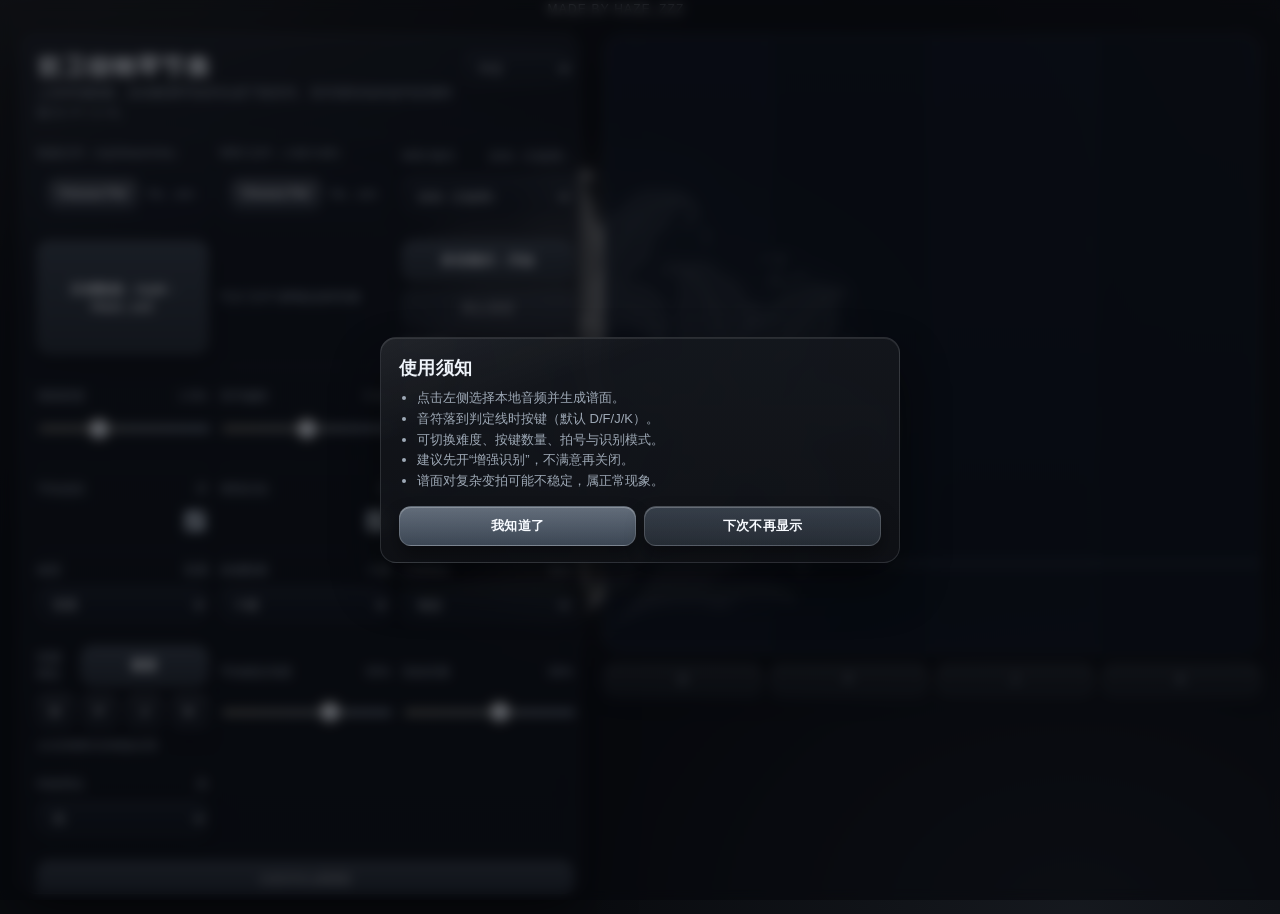
==== index.html @ ba65922f "layout: make left panel scroll and keep game area visible" ====
<!doctype html>
<html lang="zh-CN">
<head>
  <meta charset="UTF-8" />
  <meta name="viewport" content="width=device-width, initial-scale=1.0" />
  <title>Metalcore Piano Rhythm</title>
  <style>
    :root {
      --bg: #090b0f;
      --panel: #11141a;
      --line: rgba(226, 236, 248, 0.13);
      --line-soft: rgba(226, 236, 248, 0.07);
      --accent: #b7c4d3;
      --accent-2: #f2d9a2;
      --text: #eef3f9;
      --muted: #9ea9b6;
      --danger: #e06c75;
      --bg-grad-1: rgba(246, 234, 200, 0.07);
      --bg-grad-2: rgba(164, 184, 210, 0.08);
      --bg-overlay-1: rgba(255, 255, 255, 0.05);
      --bg-overlay-2: rgba(248, 229, 188, 0.04);
      --panel-grad-1: rgba(18, 22, 30, 0.82);
      --panel-grad-2: rgba(12, 15, 21, 0.8);
      --canvas-grad-1: rgba(26, 33, 43, 0.43);
      --canvas-grad-2: rgba(14, 18, 25, 0.4);
      --key-grad-1: rgba(248, 252, 255, 0.08);
      --key-grad-2: rgba(248, 252, 255, 0.02);
      --logo-filter: drop-shadow(0 0 32px rgba(255, 255, 255, 0.3)) drop-shadow(0 0 72px rgba(255, 255, 255, 0.14));
      --logo-opacity: 1;
      --lane-1: #3c4858;
      --lane-2: #435061;
      --lane-3: #4a5768;
      --lane-4: #516070;
    }

    * {
      box-sizing: border-box;
    }

    body {
      margin: 0;
      font-family: "Avenir Next", "SF Pro Display", "Noto Sans SC", "PingFang SC", "Microsoft YaHei", sans-serif;
      background:
        radial-gradient(80vmax 60vmax at 12% -10%, var(--bg-grad-1), transparent 56%),
        radial-gradient(60vmax 44vmax at 84% 100%, var(--bg-grad-2), transparent 64%),
        var(--bg);
      color: var(--text);
      min-height: 100vh;
      display: grid;
      place-items: center;
      padding: 20px;
      position: relative;
    }

    body::before {
      content: "";
      position: fixed;
      inset: 0;
      background:
        linear-gradient(120deg, var(--bg-overlay-1), transparent 24%),
        linear-gradient(240deg, var(--bg-overlay-2), transparent 30%);
      pointer-events: none;
      opacity: 0.62;
    }

    .app {
      width: min(100%, 1720px);
      display: grid;
      grid-template-columns: 560px 1fr;
      gap: 24px;
      align-items: start;
    }

    .panel {
      background:
        linear-gradient(160deg, rgba(255, 255, 255, 0.045) 0%, rgba(255, 255, 255, 0) 26%),
        linear-gradient(180deg, var(--panel-grad-1), var(--panel-grad-2));
      border: 1px solid var(--line);
      border-radius: 18px;
      padding: 16px;
      box-shadow:
        0 26px 56px rgba(0, 0, 0, 0.46),
        0 4px 16px rgba(0, 0, 0, 0.22),
        inset 0 1px 0 rgba(255, 255, 255, 0.1);
      backdrop-filter: blur(14px);
    }

    .left {
      display: grid;
      gap: 12px;
      align-content: start;
      max-height: calc(100vh - 40px);
      overflow: auto;
      padding-right: 6px;
    }

    .controls-grid {
      display: grid;
      gap: 12px;
      grid-template-columns: repeat(3, minmax(0, 1fr));
    }

    h1 {
      margin: 0;
      font-size: 24px;
      letter-spacing: 0.75px;
      font-weight: 750;
      text-shadow: 0 1px 0 rgba(255, 255, 255, 0.08);
    }

    p {
      margin: 0;
      color: var(--muted);
      line-height: 1.5;
      font-size: 13px;
    }

    .group {
      display: grid;
      gap: 8px;
      border-top: 1px solid var(--line-soft);
      padding-top: 10px;
    }

    .row {
      display: flex;
      justify-content: space-between;
      align-items: center;
      gap: 10px;
    }

    .muted {
      color: var(--muted);
      font-size: 12px;
    }

    input[type="file"],
    button,
    input[type="range"],
    select,
    input[type="checkbox"] {
      width: 100%;
    }

    input[type="file"] {
      font-size: 12px;
      color: var(--muted);
      border: 1px solid var(--line-soft);
      border-radius: 12px;
      padding: 8px 10px;
      background: rgba(19, 24, 32, 0.44);
    }

    input[type="file"]::file-selector-button {
      border: 1px solid rgba(255, 255, 255, 0.2);
      background: linear-gradient(180deg, rgba(238, 246, 255, 0.24), rgba(132, 150, 170, 0.2));
      color: #f6f9fe;
      border-radius: 9px;
      padding: 7px 10px;
      margin-right: 10px;
      font-weight: 650;
      cursor: pointer;
    }

    select {
      background:
        linear-gradient(180deg, rgba(32, 39, 50, 0.55), rgba(17, 22, 29, 0.55));
      color: var(--text);
      border: 1px solid var(--line);
      border-radius: 12px;
      padding: 9px 11px;
      font-size: 12px;
      box-shadow:
        inset 0 1px 0 rgba(255, 255, 255, 0.08),
        0 8px 18px rgba(0, 0, 0, 0.2);
    }

    input[type="checkbox"] {
      width: 20px;
      height: 20px;
      accent-color: var(--accent);
      justify-self: end;
    }

    button {
      border: 1px solid rgba(255, 255, 255, 0.16);
      background:
        linear-gradient(180deg, rgba(232, 240, 250, 0.28), rgba(157, 176, 198, 0.2)),
        linear-gradient(180deg, #2f3a49, #232c37);
      color: #f8fbff;
      border-radius: 12px;
      padding: 10px 12px;
      font-weight: 700;
      letter-spacing: 0.25px;
      cursor: pointer;
      box-shadow:
        0 10px 18px rgba(0, 0, 0, 0.36),
        inset 0 1px 0 rgba(255, 255, 255, 0.24);
      transition: transform 0.16s ease, box-shadow 0.2s ease, border-color 0.2s ease;
    }

    button.secondary {
      background:
        linear-gradient(180deg, rgba(220, 230, 242, 0.12), rgba(220, 230, 242, 0.06)),
        linear-gradient(180deg, #1f2732, #1a2028);
    }

    button:hover:not(:disabled) {
      transform: translateY(-1px);
      border-color: rgba(255, 255, 255, 0.26);
      box-shadow:
        0 14px 24px rgba(0, 0, 0, 0.4),
        inset 0 1px 0 rgba(255, 255, 255, 0.28);
    }

    button:disabled {
      opacity: 0.45;
      cursor: not-allowed;
    }

    #status {
      color: rgba(228, 238, 249, 0.86);
      font-size: 12px;
      min-height: 32px;
      letter-spacing: 0.2px;
    }

    input[type="range"] {
      appearance: none;
      height: 7px;
      border-radius: 999px;
      background:
        linear-gradient(90deg, rgba(243, 219, 163, 0.32), rgba(201, 218, 238, 0.32)),
        rgba(40, 48, 60, 0.75);
      border: 1px solid var(--line-soft);
    }

    input[type="range"]::-webkit-slider-thumb {
      appearance: none;
      width: 18px;
      height: 18px;
      border-radius: 50%;
      background: radial-gradient(circle at 34% 30%, #ffffff, #dfe7f2 56%, #b8c6d6 100%);
      border: 1px solid rgba(255, 255, 255, 0.72);
      box-shadow: 0 0 0 5px rgba(246, 234, 200, 0.12), 0 4px 10px rgba(0, 0, 0, 0.34);
      cursor: pointer;
    }

    input[type="range"]::-moz-range-thumb {
      width: 18px;
      height: 18px;
      border-radius: 50%;
      background: radial-gradient(circle at 34% 30%, #ffffff, #dfe7f2 56%, #b8c6d6 100%);
      border: 1px solid rgba(255, 255, 255, 0.72);
      box-shadow: 0 0 0 5px rgba(246, 234, 200, 0.12), 0 4px 10px rgba(0, 0, 0, 0.34);
      cursor: pointer;
    }

    .stats {
      display: grid;
      grid-template-columns: 1fr 1fr;
      gap: 8px;
      font-size: 13px;
    }

    .stat {
      background: linear-gradient(180deg, rgba(20, 26, 34, 0.64), rgba(12, 15, 21, 0.64));
      border: 1px solid var(--line);
      border-radius: 12px;
      padding: 9px;
      box-shadow: inset 0 1px 0 rgba(255, 255, 255, 0.08);
    }

    .stat strong {
      display: block;
      color: var(--text);
      font-size: 16px;
      margin-top: 2px;
    }

    .game-wrap {
      display: grid;
      gap: 10px;
      width: min(100%, 980px);
      margin: 0 auto;
      position: sticky;
      top: 16px;
    }

    canvas {
      width: 100%;
      height: 620px;
      border-radius: 18px;
      border: 1px solid var(--line);
      background:
        linear-gradient(180deg, var(--canvas-grad-1), var(--canvas-grad-2) 74%);
      display: block;
      box-shadow:
        0 22px 40px rgba(0, 0, 0, 0.38),
        inset 0 1px 0 rgba(255, 255, 255, 0.08);
    }

    .keys {
      display: grid;
      gap: 8px;
    }

    .key {
      text-align: center;
      padding: 8px;
      border: 1px solid var(--line);
      border-radius: 10px;
      background:
        linear-gradient(180deg, var(--key-grad-1), var(--key-grad-2)),
        rgba(18, 23, 31, 0.48);
      font-size: 12px;
      color: var(--muted);
      user-select: none;
      touch-action: manipulation;
      box-shadow: inset 0 1px 0 rgba(255, 255, 255, 0.1);
    }

    .hit {
      box-shadow:
        0 0 0 1px rgba(255, 245, 220, 0.74) inset,
        0 0 16px rgba(255, 228, 166, 0.28);
      color: var(--text);
    }

    .watermark {
      position: fixed;
      right: 24px;
      bottom: 18px;
      font-size: 12px;
      letter-spacing: 1.2px;
      color: rgba(225, 234, 245, 0.76);
      pointer-events: none;
      text-transform: uppercase;
      z-index: 2;
      text-shadow: 0 1px 8px rgba(255, 237, 196, 0.22);
    }

    .logo-bg {
      position: fixed;
      inset: 0;
      display: grid;
      place-items: center;
      opacity: 1;
      filter: blur(0.4px);
      pointer-events: none;
      z-index: 0;
    }

    .logo-bg img {
      width: min(82vmin, 900px);
      height: min(82vmin, 900px);
      object-fit: contain;
      filter: var(--logo-filter);
      opacity: var(--logo-opacity);
    }

    .app,
    .watermark {
      position: relative;
      z-index: 1;
    }

    .guide {
      position: fixed;
      inset: 0;
      display: grid;
      place-items: center;
      background: rgba(6, 8, 12, 0.6);
      backdrop-filter: blur(6px);
      z-index: 3;
    }

    .guide-card {
      width: min(90vw, 520px);
      background:
        linear-gradient(160deg, rgba(255, 255, 255, 0.06) 0%, rgba(255, 255, 255, 0) 26%),
        linear-gradient(180deg, rgba(20, 23, 29, 0.94), rgba(16, 18, 23, 0.92));
      border: 1px solid var(--line);
      border-radius: 16px;
      padding: 18px 18px 16px;
      box-shadow:
        0 24px 48px rgba(0, 0, 0, 0.45),
        inset 0 1px 0 rgba(255, 255, 255, 0.09);
    }

    .guide-card h2 {
      margin: 0 0 8px;
      font-size: 18px;
      letter-spacing: 0.4px;
    }

    .guide-card ul {
      margin: 0 0 14px;
      padding: 0 0 0 18px;
      color: var(--muted);
      font-size: 13px;
      line-height: 1.6;
    }

    .keybinds {
      display: grid;
      gap: 8px;
      grid-template-columns: repeat(4, minmax(0, 1fr));
    }

    .keybind-btn {
      border: 1px solid var(--line);
      border-radius: 10px;
      padding: 10px 8px;
      background:
        linear-gradient(180deg, rgba(255, 255, 255, 0.08), rgba(255, 255, 255, 0.02)),
        rgba(18, 23, 31, 0.45);
      color: var(--text);
      font-size: 12px;
      text-transform: uppercase;
      letter-spacing: 0.5px;
      cursor: pointer;
    }

    .keybind-btn.listening {
      border-color: rgba(255, 226, 166, 0.7);
      box-shadow: 0 0 18px rgba(255, 226, 166, 0.28);
    }

    .keybind-hint {
      font-size: 11px;
      color: var(--muted);
    }

    .left .guide-card {
      width: 100%;
      margin-top: 16px;
      padding: 16px;
    }

    .guide-list {
      margin: 8px 0 0;
      padding: 0 0 0 18px;
      color: var(--muted);
      font-size: 12px;
      line-height: 1.5;
    }

    .guide-actions {
      display: flex;
      gap: 8px;
    }

    .mobile-toggle {
      position: fixed;
      right: 16px;
      bottom: 16px;
      z-index: 4;
      display: none;
      padding: 12px 14px;
      border-radius: 999px;
      font-weight: 700;
    }

    @media (max-width: 920px) {
      .app {
        grid-template-columns: 1fr;
      }
      canvas {
        height: 64vh;
      }
      .controls-grid {
        grid-template-columns: 1fr;
      }
      .game-wrap {
        order: 1;
      }
      .left {
        order: 2;
      }
      .mobile-toggle {
        display: inline-flex;
        align-items: center;
        gap: 6px;
      }
      .left.collapsed .controls-grid,
      .left.collapsed #status,
      .left.collapsed .stats {
        display: none;
      }
      .left.collapsed {
        padding-bottom: 10px;
      }
      button,
      select,
      input[type="range"] {
        min-height: 42px;
      }
      .key {
        padding: 14px 6px;
        font-size: 14px;
      }
    }

    @media (max-width: 1300px) {
      .controls-grid {
        grid-template-columns: repeat(3, minmax(0, 1fr));
      }
    }

    @media (max-width: 1200px) {
      .controls-grid {
        grid-template-columns: repeat(2, minmax(0, 1fr));
      }
    }
  </style>
</head>
<body>
  <div class="logo-bg"><img src="assets/logo.png" alt="" /></div>
  <button id="mobileToggle" class="mobile-toggle">控制面板</button>
  <div id="guide" class="guide">
    <div class="guide-card">
      <h2 data-i18n="guide_title">使用须知</h2>
      <ul>
        <li data-i18n="guide_1">点击左侧选择本地音频并生成谱面。</li>
        <li data-i18n="guide_2">音符落到判定线时按键（默认 D/F/J/K）。</li>
        <li data-i18n="guide_3">可切换难度、按键数量、拍号与识别模式。</li>
        <li data-i18n="guide_4">建议先开“增强识别”，不满意再关闭。</li>
        <li data-i18n="guide_5">谱面对复杂变拍可能不稳定，属正常现象。</li>
      </ul>
      <div class="guide-actions">
        <button id="guideOk" data-i18n="guide_ok">我知道了</button>
        <button id="guideHide" class="secondary" data-i18n="guide_hide">下次不再显示</button>
      </div>
    </div>
  </div>
  <div class="watermark">
    <span>Made by Haze_zzZ</span>
  </div>
  <main class="app">
    <section class="panel left">
      <div class="row" style="align-items:flex-start;">
        <div>
          <h1 data-i18n="title">前卫核钢琴节奏</h1>
          <p data-i18n="subtitle">上传本地歌曲，自动检测节拍并生成下落音符。音符落到浅灰蓝判定线时按 D / F / J / K。</p>
        </div>
        <div style="min-width:110px;">
          <select id="langToggle" aria-label="Language">
            <option value="zh">中文</option>
            <option value="en">English</option>
          </select>
        </div>
      </div>

      <div class="controls-grid">
      <div class="group">
        <label class="muted" for="audioFile" data-i18n="label_audio">歌曲文件（mp3/wav/m4a）</label>
        <input id="audioFile" type="file" accept="audio/*" />
      </div>

      <div class="group">
        <label class="muted" for="midiFile" data-i18n="label_midi">MIDI 文件（.mid/.midi）</label>
        <input id="midiFile" type="file" accept=".mid,.midi,audio/midi" />
      </div>

      <div class="group">
        <div class="row">
          <label class="muted" for="midiMode" data-i18n="label_midi_mode">MIDI 模式</label>
          <span id="midiModeText" class="muted">自动</span>
        </div>
        <select id="midiMode">
          <option value="auto">自动（主旋律）</option>
          <option value="melody">主旋律</option>
          <option value="melody_harmony">主旋律 + 和声</option>
          <option value="drums">仅鼓组</option>
          <option value="drums_plus">鼓组 + 主旋律</option>
          <option value="all">全部</option>
        </select>
      </div>

      <div class="group">
        <button id="sampleBtn" class="secondary" data-i18n="btn_sample">示例歌曲：HaM - Haze_zzZ</button>
      </div>

      <div class="group">
        <div class="row">
          <span class="muted" data-i18n="hint_files">可从“文件”或网盘选择音频</span>
        </div>
      </div>

      <div class="group">
        <button id="recordBtn" class="secondary" data-i18n="btn_record">录音模式：开始</button>
        <button id="stopRecordBtn" class="secondary" disabled data-i18n="btn_record_stop">停止录音</button>
        <div class="row">
          <span class="muted" data-i18n="record_timer_label">剩余录音</span>
          <span id="recordTimer" class="muted">60s</span>
        </div>
      </div>

        <div class="group">
          <div class="row">
            <label class="muted" for="density" data-i18n="label_density">谱面密度</label>
            <span id="densityText" class="muted">1.00x</span>
          </div>
          <input id="density" type="range" min="0.6" max="1.8" value="1" step="0.05" />
        </div>

        <div class="group">
          <div class="row">
            <label class="muted" for="offset" data-i18n="label_offset">音符偏移</label>
            <span id="offsetText" class="muted">0 ms</span>
          </div>
          <input id="offset" type="range" min="-150" max="150" value="0" step="5" />
        </div>

        <div class="group">
          <div class="row">
            <label class="muted" for="focusMode" data-i18n="label_focus">识别模式</label>
            <span id="focusText" class="muted">自动切换</span>
          </div>
          <select id="focusMode">
            <option value="auto">自动切换（每4小节）</option>
            <option value="drum">鼓优先</option>
            <option value="bass">贝斯优先</option>
            <option value="guitar">吉他优先</option>
            <option value="piano">钢琴优先</option>
            <option value="vocal">人声优先</option>
            <option value="mix">混合</option>
          </select>
        </div>

      <div class="group">
        <div class="row">
          <label class="muted" for="beatTrack" data-i18n="label_beat_track">节拍追踪</label>
          <span id="beatText" class="muted">开</span>
        </div>
        <input id="beatTrack" type="checkbox" checked />
      </div>

      <div class="group">
        <div class="row">
          <label class="muted" for="enhanceMode" data-i18n="label_enhance">增强识别</label>
          <span id="enhanceText" class="muted">开</span>
        </div>
        <input id="enhanceMode" type="checkbox" checked />
      </div>

      <div class="group">
        <div class="row">
          <label class="muted" for="timeSig" data-i18n="label_timesig">拍号</label>
          <span id="timeSigText" class="muted">自动</span>
        </div>
          <select id="timeSig">
            <option value="auto">自动估计</option>
            <option value="4/4">4/4</option>
            <option value="3/4">3/4</option>
            <option value="7/8">7/8</option>
            <option value="6/8">6/8</option>
            <option value="9/8">9/8</option>
            <option value="5/4">5/4</option>
            <option value="12/8">12/8</option>
          </select>
        </div>

        <div class="group">
          <div class="row">
            <label class="muted" for="difficulty" data-i18n="label_difficulty">难度</label>
            <span id="difficultyText" class="muted">普通</span>
          </div>
          <select id="difficulty">
            <option value="easy">简单</option>
            <option value="normal" selected>普通</option>
            <option value="hard">困难</option>
            <option value="expert">地狱</option>
          </select>
        </div>

      <div class="group">
        <div class="row">
          <label class="muted" for="laneCount" data-i18n="label_lane">按键数量</label>
          <span id="laneText" class="muted">4 键</span>
        </div>
        <select id="laneCount">
          <option value="4" selected>4 键</option>
          <option value="6">6 键</option>
          <option value="8">8 键</option>
        </select>
      </div>

      <div class="group">
        <div class="row">
          <label class="muted" for="themeSelect" data-i18n="label_theme">主题预设</label>
          <span id="themeText" class="muted" data-i18n="theme_silver">银蓝</span>
        </div>
        <select id="themeSelect">
          <option value="gold" data-i18n="theme_gold">暗金</option>
          <option value="silver" data-i18n="theme_silver" selected>银蓝</option>
          <option value="haze" data-i18n="theme_haze">雾蓝</option>
          <option value="snow" data-i18n="theme_snow">白雪</option>
          <option value="obsidian" data-i18n="theme_obsidian">黑曜石</option>
        </select>
      </div>

      <div class="group">
        <div class="row">
          <label class="muted" data-i18n="label_keybind">按键绑定</label>
          <button id="keyReset" class="secondary" data-i18n="btn_keyreset">重置</button>
        </div>
        <div id="keybinds" class="keybinds"></div>
        <div class="keybind-hint" data-i18n="keybind_hint">点击按键框后按键盘设置</div>
      </div>

      <div class="group">
        <div class="row">
          <label class="muted" for="beatLock" data-i18n="label_lock">节拍锁定强度</label>
          <span id="beatLockText" class="muted">65%</span>
        </div>
        <input id="beatLock" type="range" min="0" max="1" value="0.65" step="0.05" />
      </div>

        <div class="group">
          <div class="row">
            <label class="muted" for="sfxVolume" data-i18n="label_sfx">音效音量</label>
            <span id="sfxText" class="muted">80%</span>
          </div>
          <input id="sfxVolume" type="range" min="0" max="1.4" value="0.8" step="0.05" />
        </div>

        <div class="group">
          <div class="row">
            <label class="muted" for="fxQuality" data-i18n="label_fx_quality">特效档位</label>
            <span id="fxQualityText" class="muted" data-i18n="fx_high">高</span>
          </div>
          <select id="fxQuality">
            <option value="off" data-i18n="fx_off">关</option>
            <option value="medium" data-i18n="fx_medium">中</option>
            <option value="high" selected data-i18n="fx_high">高</option>
          </select>
        </div>
        </div>

      <div class="group">
        <button id="analyzeBtn" disabled data-i18n="btn_analyze">分析并生成谱面</button>
        <button id="regenBtn" class="secondary" disabled data-i18n="btn_regen">按当前密度重新生成</button>
        <button id="playBtn" disabled data-i18n="btn_play">开始游戏</button>
        <button id="pauseBtn" class="secondary" disabled data-i18n="btn_pause">暂停</button>
      </div>

      <div id="status" data-i18n="status_idle">等待上传歌曲…</div>

      <div class="stats">
        <div class="stat"><span data-i18n="stat_bpm">估计 BPM</span><strong id="bpmStat">-</strong></div>
        <div class="stat"><span data-i18n="stat_notes">音符数</span><strong id="noteStat">-</strong></div>
        <div class="stat"><span data-i18n="stat_key">调性</span><strong id="keyStat">-</strong></div>
        <div class="stat"><span data-i18n="stat_score">分数</span><strong id="scoreStat">0</strong></div>
        <div class="stat"><span data-i18n="stat_combo">连击</span><strong id="comboStat">0</strong></div>
        <div class="stat"><span data-i18n="stat_hold">Hold</span><strong id="holdStat">0</strong></div>
        <div class="stat"><span data-i18n="stat_chord">Chord</span><strong id="chordStat">0</strong></div>
      </div>

      <div class="guide-card">
        <div class="row space-between">
          <strong data-i18n="guide_quickstart">快速上手</strong>
          <span class="muted" data-i18n="guide_hint">判定线发光时按键</span>
        </div>
        <ol class="guide-list">
          <li data-i18n="guide_step1">点击“示例歌曲”试听，再用你的歌生成谱面。</li>
          <li data-i18n="guide_step2">开局会有3秒倒计时，判定线会脉冲提示拍点。</li>
          <li data-i18n="guide_step3">长按音符需要按住到尾端发光块结束。</li>
          <li data-i18n="guide_step4">卡顿时把特效档位调到“中”或“关”。</li>
        </ol>
      </div>
    </section>

    <section class="game-wrap">
      <canvas id="game" width="620" height="620"></canvas>
      <div class="keys">
        <div id="key0" class="key">D</div>
        <div id="key1" class="key">F</div>
        <div id="key2" class="key">J</div>
        <div id="key3" class="key">K</div>
      </div>
    </section>
  </main>

  <script>
    const ui = {
      file: document.getElementById("audioFile"),
      midi: document.getElementById("midiFile"),
      midiMode: document.getElementById("midiMode"),
      midiModeText: document.getElementById("midiModeText"),
      analyze: document.getElementById("analyzeBtn"),
      regen: document.getElementById("regenBtn"),
      play: document.getElementById("playBtn"),
      pause: document.getElementById("pauseBtn"),
      sample: document.getElementById("sampleBtn"),
      record: document.getElementById("recordBtn"),
      stopRecord: document.getElementById("stopRecordBtn"),
      recordTimer: document.getElementById("recordTimer"),
      density: document.getElementById("density"),
      densityText: document.getElementById("densityText"),
      offset: document.getElementById("offset"),
      offsetText: document.getElementById("offsetText"),
      focusMode: document.getElementById("focusMode"),
      focusText: document.getElementById("focusText"),
      beatTrack: document.getElementById("beatTrack"),
      beatText: document.getElementById("beatText"),
      enhanceMode: document.getElementById("enhanceMode"),
      enhanceText: document.getElementById("enhanceText"),
      timeSig: document.getElementById("timeSig"),
      timeSigText: document.getElementById("timeSigText"),
      difficulty: document.getElementById("difficulty"),
      difficultyText: document.getElementById("difficultyText"),
      laneCount: document.getElementById("laneCount"),
      laneText: document.getElementById("laneText"),
      keyStat: document.getElementById("keyStat"),
      beatLock: document.getElementById("beatLock"),
      beatLockText: document.getElementById("beatLockText"),
      sfxVolume: document.getElementById("sfxVolume"),
      sfxText: document.getElementById("sfxText"),
      fxQuality: document.getElementById("fxQuality"),
      fxQualityText: document.getElementById("fxQualityText"),
      themeSelect: document.getElementById("themeSelect"),
      themeText: document.getElementById("themeText"),
      keybinds: document.getElementById("keybinds"),
      keyReset: document.getElementById("keyReset"),
      status: document.getElementById("status"),
      bpm: document.getElementById("bpmStat"),
      notes: document.getElementById("noteStat"),
      score: document.getElementById("scoreStat"),
      combo: document.getElementById("comboStat"),
      hold: document.getElementById("holdStat"),
      chord: document.getElementById("chordStat"),
      canvas: document.getElementById("game"),
      keyEls: []
    };

    const keySets = {
      4: ["d", "f", "j", "k"],
      6: ["a", "s", "d", "j", "k", "l"],
      8: ["a", "s", "d", "f", "j", "k", "l", ";"]
    };
    let tonePalette = [
      { hue: 195, sat: 18, light: 76 },
      { hue: 205, sat: 22, light: 70 },
      { hue: 215, sat: 26, light: 64 },
      { hue: 228, sat: 18, light: 58 },
      { hue: 238, sat: 14, light: 74 }
    ];
    let keyMap = {};
    let laneCount = 4;
    let hitWindow = 0.13;
    let perfectWindow = 0.055;
    let scrollTime = 2.1;
    let offsetSec = 0;
    let focusMode = "auto";
    let beatTrack = true;
    let beatOffset = 0;
    let beatLock = 0.65;
    let timeSig = "auto";
    let barBeats = 4;
    let difficulty = "normal";
    let enhanceMode = true;
    let laneFlash = [];
    let FLASH_DURATION = 0.2;
    let fxQuality = "high";
    let countdownActive = false;
    let countdownEnd = 0;
    let sfxVolume = 0.8;
    let keyLabel = "-";
    let keyBaseFreq = 1760;
    const particles = [];
    let MAX_PARTICLES = 220;
    let HEAVY_PARTICLE_THRESHOLD = 120;
    let FX_GLOW = 1;
    let FX_PARTICLE_GLOW = 1;
    let activeHolds = [];
    const pressedKeys = new Set();
    let keyBindings = [];
    let bindingLane = null;
    let theme = "silver";
    let midiOnsets = null;
    let midiPlaybackOnsets = null;
    let midiBpm = null;
    let midiTimeSig = null;
    let midiDuration = 0;
    let currentSource = "audio";
    let midiMode = "auto";
    let midiSynthGain = null;
    let midiSynthFilter = null;
    let midiSynthComp = null;
    let midiNoiseBuffer = null;
    let midiPianoWave = null;
    let midiVerbBuffer = null;
    let midiVerbWet = null;
    let holdReverbBuffer = null;
    let holdSustainBus = null;
    let midiSynthNodes = [];
    let midiScheduleTimer = null;
    let midiScheduleCursor = 0;
    let midiScheduleOnsets = null;
    let midiScheduleSongOffset = 0;
    applyFxQuality(fxQuality);

    let ctx;
    let audioBuffer = null;
    let sourceNode = null;
    let fileName = "";
    let chart = [];
    let baseOnsets = [];
    let onsetsByMode = null;
    let estimatedBpm = 120;
    let startTime = 0;
    let rafId = 0;
    let running = false;
    let score = 0;
    let combo = 0;
    let nextMissIndex = 0;
    let paused = false;
    let pauseOffset = 0;
    let recorder = null;
    let recordChunks = [];
    let recordTimeout = null;
    let recordInterval = null;
    let lastFrameTs = 0;
    let renderStartIndex = 0;
    let lastRenderTime = 0;

    const gameState = {
      width: ui.canvas.width,
      height: ui.canvas.height,
      judgeY: ui.canvas.height - 90
    };

    const g = ui.canvas.getContext("2d");

    const i18n = {
      zh: {
        guide_title: "使用须知",
        guide_1: "点击左侧选择本地音频并生成谱面。",
        guide_2: "音符落到判定线时按键（默认 D/F/J/K）。",
        guide_3: "可切换难度、按键数量、拍号与识别模式。",
        guide_4: "建议先开“增强识别”，不满意再关闭。",
        guide_5: "谱面对复杂变拍可能不稳定，属正常现象。",
        guide_ok: "我知道了",
        guide_hide: "下次不再显示",
        title: "前卫核钢琴节奏",
        subtitle: "上传本地歌曲，自动检测节拍并生成下落音符。音符落到浅灰蓝判定线时按 D / F / J / K。",
        label_audio: "歌曲文件（mp3/wav/m4a）",
        label_midi: "MIDI 文件（.mid/.midi）",
        label_midi_mode: "MIDI 模式",
        label_density: "谱面密度",
        label_offset: "音符偏移",
        label_focus: "识别模式",
        label_beat_track: "节拍追踪",
        label_enhance: "增强识别",
        label_timesig: "拍号",
        label_difficulty: "难度",
        label_lane: "按键数量",
        label_theme: "主题预设",
        theme_gold: "暗金",
        theme_silver: "银蓝",
        theme_haze: "雾蓝",
        theme_snow: "白雪",
        theme_obsidian: "黑曜石",
        label_keybind: "按键绑定",
        btn_keyreset: "重置",
        keybind_hint: "点击按键框后按键盘设置",
        label_lock: "节拍锁定强度",
        label_sfx: "音效音量",
        label_fx_quality: "特效档位",
        fx_off: "关",
        fx_medium: "中",
        fx_high: "高",
        record_timer_label: "剩余录音",
        hint_files: "可从“文件”或网盘选择音频",
        btn_analyze: "分析并生成谱面",
        btn_regen: "按当前密度重新生成",
        btn_play: "开始游戏",
        btn_pause: "暂停",
        btn_resume: "继续",
        btn_record: "录音模式：开始",
        btn_record_stop: "停止录音",
        status_recording: "正在录音…",
        status_record_done: "录音完成，点击“分析并生成谱面”。",
        btn_sample: "示例歌曲：HaM - Haze_zzZ",
        mobile_open: "控制面板",
        mobile_close: "关闭面板",
        status_idle: "等待上传歌曲…",
        status_analyzing: "正在提取打击点…",
        status_loaded: (name) => `已加载《${name}》，点击“分析并生成谱面”。`,
        status_midi_loaded: (name) => `已加载 MIDI《${name}》，点击“分析并生成谱面”。`,
        midi_auto: "自动（主旋律）",
        midi_melody: "主旋律",
        midi_melody_harmony: "主旋律 + 和声",
        midi_drums: "仅鼓组",
        midi_drums_plus: "鼓组 + 主旋律",
        midi_all: "全部",
        status_ready: (name) => `已为《${name}》生成谱面，可直接开始游戏。`,
        status_none: "没有检测到足够的打击点，请提高谱面密度或换首节奏更明显的歌。",
        status_regen: (d) => `已按 ${d}x 密度重建谱面。`,
        status_playing: "游戏进行中…",
        status_end: (score) => `歌曲结束，最终分数 ${score}。`,
        stat_bpm: "估计 BPM",
        stat_notes: "音符数",
        stat_key: "调性",
        stat_score: "分数",
        stat_combo: "连击",
        stat_hold: "Hold",
        stat_chord: "Chord",
        guide_quickstart: "快速上手",
        guide_hint: "判定线发光时按键",
        guide_step1: "点击“示例歌曲”试听，再用你的歌生成谱面。",
        guide_step2: "开局会有3秒倒计时，判定线会脉冲提示拍点。",
        guide_step3: "长按音符需要按住到尾端发光块结束。",
        guide_step4: "卡顿时把特效档位调到“中”或“关”。",
        countdown_hint: "判定线发光时按键",
        focus_auto: "自动切换（每4小节）",
        focus_drum: "鼓优先",
        focus_bass: "贝斯优先",
        focus_guitar: "吉他优先",
        focus_piano: "钢琴优先",
        focus_vocal: "人声优先",
        focus_mix: "混合",
        beat_on: "开",
        beat_off: "关",
        enhance_on: "开",
        enhance_off: "关",
        time_auto: "自动估计",
        difficulty_easy: "简单",
        difficulty_normal: "普通",
        difficulty_hard: "困难",
        difficulty_expert: "地狱",
        lane_keys: (n) => `${n} 键`,
        custom: "自定义"
      },
      en: {
        guide_title: "Quick Start",
        guide_1: "Choose a local audio file on the left and generate a chart.",
        guide_2: "Press when notes hit the judgment line (default D/F/J/K).",
        guide_3: "Switch difficulty, key count, time signature, and mode.",
        guide_4: "Try Enhanced mode first; turn it off if needed.",
        guide_5: "Complex meter changes may reduce accuracy.",
        guide_ok: "Got it",
        guide_hide: "Don't show again",
        title: "Metalcore Piano Rhythm",
        subtitle: "Upload audio to auto‑generate falling notes. Hit at the judgment line with D / F / J / K.",
        label_audio: "Audio file (mp3/wav/m4a)",
        label_midi: "MIDI file (.mid/.midi)",
        label_midi_mode: "MIDI Mode",
        label_density: "Chart Density",
        label_offset: "Note Offset",
        label_focus: "Detection Mode",
        label_beat_track: "Beat Tracking",
        label_enhance: "Enhanced Mode",
        label_timesig: "Time Signature",
        label_difficulty: "Difficulty",
        label_lane: "Key Count",
        label_theme: "Theme",
        theme_gold: "Dark Gold",
        theme_silver: "Silver Blue",
        theme_haze: "Haze Blue",
        theme_snow: "Snow",
        theme_obsidian: "Obsidian",
        label_keybind: "Key Bindings",
        btn_keyreset: "Reset",
        keybind_hint: "Click a slot, then press a key",
        label_lock: "Beat Lock",
        label_sfx: "SFX Volume",
        label_fx_quality: "FX Quality",
        fx_off: "Off",
        fx_medium: "Medium",
        fx_high: "High",
        record_timer_label: "Recording left",
        hint_files: "Choose audio from Files or cloud drives",
        btn_analyze: "Analyze & Generate",
        btn_regen: "Regenerate",
        btn_play: "Start",
        btn_pause: "Pause",
        btn_resume: "Resume",
        btn_record: "Record: Start",
        btn_record_stop: "Stop Recording",
        status_recording: "Recording…",
        status_record_done: "Recording ready. Click Analyze.",
        btn_sample: "Sample: HaM - Haze_zzZ",
        mobile_open: "Controls",
        mobile_close: "Hide Controls",
        status_idle: "Waiting for audio…",
        status_analyzing: "Analyzing onsets…",
        status_loaded: (name) => `Loaded “${name}”. Click Analyze.`,
        status_midi_loaded: (name) => `MIDI loaded: “${name}”. Click Analyze.`,
        midi_auto: "Auto (Melody)",
        midi_melody: "Melody",
        midi_melody_harmony: "Melody + Harmony",
        midi_drums: "Drums only",
        midi_drums_plus: "Drums + Melody",
        midi_all: "All",
        status_ready: (name) => `Chart ready for “${name}”.`,
        status_none: "Not enough onsets detected. Increase density or try another track.",
        status_regen: (d) => `Regenerated at ${d}x density.`,
        status_playing: "Playing…",
        status_end: (score) => `Song ended. Final score ${score}.`,
        stat_bpm: "Estimated BPM",
        stat_notes: "Notes",
        stat_key: "Key",
        stat_score: "Score",
        stat_combo: "Combo",
        stat_hold: "Hold",
        stat_chord: "Chord",
        guide_quickstart: "Quick Start",
        guide_hint: "Hit when the line glows",
        guide_step1: "Try the sample track, then load yours to generate a chart.",
        guide_step2: "A 3s countdown will pulse the judgment line before start.",
        guide_step3: "For holds, keep pressing until the glowing tail ends.",
        guide_step4: "If it stutters, lower FX Quality to Medium or Off.",
        countdown_hint: "Hit when the line glows",
        focus_auto: "Auto (per 4 bars)",
        focus_drum: "Drum‑focused",
        focus_bass: "Bass‑focused",
        focus_guitar: "Guitar‑focused",
        focus_piano: "Piano‑focused",
        focus_vocal: "Vocal‑focused",
        focus_mix: "Mixed",
        beat_on: "On",
        beat_off: "Off",
        enhance_on: "On",
        enhance_off: "Off",
        time_auto: "Auto",
        difficulty_easy: "Easy",
        difficulty_normal: "Normal",
        difficulty_hard: "Hard",
        difficulty_expert: "Expert",
        lane_keys: (n) => `${n} Keys`,
        custom: "Custom"
      }
    };

    let lang = "zh";
    const t = (key, ...args) => {
      const val = i18n[lang][key];
      return typeof val === "function" ? val(...args) : val;
    };

    function applyI18n() {
      document.querySelectorAll("[data-i18n]").forEach((el) => {
        const key = el.getAttribute("data-i18n");
        if (i18n[lang][key]) el.textContent = i18n[lang][key];
      });
      const focusLabels = {
        auto: t("focus_auto"),
        drum: t("focus_drum"),
        bass: t("focus_bass"),
        guitar: t("focus_guitar"),
        piano: t("focus_piano"),
        vocal: t("focus_vocal"),
        mix: t("focus_mix")
      };
      Array.from(ui.focusMode.options).forEach((opt) => {
        opt.textContent = focusLabels[opt.value] || opt.value;
      });
      const timeAuto = t("time_auto");
      Array.from(ui.timeSig.options).forEach((opt) => {
        if (opt.value === "auto") opt.textContent = timeAuto;
      });
      const diffLabels = {
        easy: t("difficulty_easy"),
        normal: t("difficulty_normal"),
        hard: t("difficulty_hard"),
        expert: t("difficulty_expert")
      };
      Array.from(ui.difficulty.options).forEach((opt) => {
        opt.textContent = diffLabels[opt.value] || opt.value;
      });
      Array.from(ui.laneCount.options).forEach((opt) => {
        opt.textContent = t("lane_keys", opt.value);
      });
      const themeLabels = {
        gold: t("theme_gold"),
        silver: t("theme_silver"),
        haze: t("theme_haze"),
        snow: t("theme_snow"),
        obsidian: t("theme_obsidian")
      };
      Array.from(ui.themeSelect.options).forEach((opt) => {
        opt.textContent = themeLabels[opt.value] || opt.value;
      });
      const fxLabels = {
        off: t("fx_off"),
        medium: t("fx_medium"),
        high: t("fx_high")
      };
      Array.from(ui.fxQuality.options).forEach((opt) => {
        opt.textContent = fxLabels[opt.value] || opt.value;
      });
      const midiLabels = {
        auto: t("midi_auto"),
        melody: t("midi_melody"),
        melody_harmony: t("midi_melody_harmony"),
        drums: t("midi_drums"),
        drums_plus: t("midi_drums_plus"),
        all: t("midi_all")
      };
      Array.from(ui.midiMode.options).forEach((opt) => {
        opt.textContent = midiLabels[opt.value] || opt.value;
      });
      ui.midiModeText.textContent = midiLabels[midiMode] || t("midi_auto");
      ui.focusText.textContent = focusLabels[focusMode] || t("focus_mix");
      ui.beatText.textContent = beatTrack ? t("beat_on") : t("beat_off");
      ui.enhanceText.textContent = enhanceMode ? t("enhance_on") : t("enhance_off");
      ui.timeSigText.textContent = timeSig === "auto" ? t("time_auto") : timeSig;
      ui.difficultyText.textContent = diffLabels[difficulty] || t("difficulty_normal");
      ui.laneText.textContent = t("lane_keys", laneCount);
      ui.fxQualityText.textContent = fxLabels[fxQuality] || t("fx_high");
      ui.themeText.textContent = themeLabels[theme] || t("theme_silver");
      ui.pause.textContent = paused ? t("btn_resume") : t("btn_pause");
    }

    function buildKeyMap() {
      keyMap = {};
      keyBindings = loadKeyBindings(laneCount);
      const keys = keyBindings;
      keys.forEach((k, i) => {
        keyMap[k] = i;
      });
      laneFlash = new Array(laneCount).fill(-999);
      activeHolds = new Array(laneCount).fill(null);
      ui.keyEls = [];
      const keysWrap = document.querySelector(".keys");
      keysWrap.style.gridTemplateColumns = `repeat(${laneCount}, 1fr)`;
      keysWrap.innerHTML = "";
      for (let i = 0; i < laneCount; i += 1) {
        const el = document.createElement("div");
        el.className = "key";
        el.textContent = (keys[i] || "?").toUpperCase();
        el.dataset.lane = String(i);
        el.addEventListener("pointerdown", (e) => {
          e.preventDefault();
          const lane = Number(el.dataset.lane);
          if (pressedKeys.has(`p${lane}`)) return;
          pressedKeys.add(`p${lane}`);
          el.classList.add("hit");
          setTimeout(() => el.classList.remove("hit"), 80);
          hitLane(lane);
        });
        el.addEventListener("pointerup", () => {
          const lane = Number(el.dataset.lane);
          pressedKeys.delete(`p${lane}`);
          releaseLane(lane);
        });
        el.addEventListener("pointerleave", () => {
          const lane = Number(el.dataset.lane);
          pressedKeys.delete(`p${lane}`);
          releaseLane(lane);
        });
        keysWrap.appendChild(el);
        ui.keyEls.push(el);
      }
      renderKeybinds();
    }

    function updateDifficulty() {
      const map = {
        easy: { density: 0.8, hit: 0.15, perfect: 0.065, label: t("difficulty_easy") },
        normal: { density: 1.0, hit: 0.13, perfect: 0.055, label: t("difficulty_normal") },
        hard: { density: 1.2, hit: 0.11, perfect: 0.05, label: t("difficulty_hard") },
        expert: { density: 1.45, hit: 0.095, perfect: 0.045, label: t("difficulty_expert") }
      };
      const preset = map[difficulty] || map.normal;
      ui.density.value = String(preset.density);
      ui.densityText.textContent = `${preset.density.toFixed(2)}x`;
      hitWindow = preset.hit;
      perfectWindow = preset.perfect;
      ui.difficultyText.textContent = preset.label;
    }

    function toneColor(rng = Math.random) {
      const base = tonePalette[Math.floor(rng() * tonePalette.length)];
      const hue = base.hue + (rng() * 10 - 5);
      const sat = Math.min(32, Math.max(10, base.sat + (rng() * 10 - 5)));
      const light = Math.min(88, Math.max(52, base.light + (rng() * 12 - 6)));
      return `hsl(${hue.toFixed(1)}, ${sat.toFixed(1)}%, ${light.toFixed(1)}%)`;
    }

    function laneColor(index) {
      return tonePalette[index % tonePalette.length] ?
        `hsl(${tonePalette[index % tonePalette.length].hue}, ${tonePalette[index % tonePalette.length].sat}%, ${tonePalette[index % tonePalette.length].light}%)`
        : "#9aa7b6";
    }

    function setStatus(text, error = false) {
      ui.status.textContent = text;
      ui.status.style.color = error ? "var(--danger)" : "var(--muted)";
    }

    function ensureAudioContext() {
      if (!ctx) ctx = new (window.AudioContext || window.webkitAudioContext)();
      return ctx;
    }

    function createSilentBuffer(duration) {
      const audioCtx = ensureAudioContext();
      const length = Math.max(1, Math.floor(duration * audioCtx.sampleRate));
      const buffer = audioCtx.createBuffer(1, length, audioCtx.sampleRate);
      return buffer;
    }

    function stopMidiSynth() {
      if (midiScheduleTimer) {
        clearInterval(midiScheduleTimer);
        midiScheduleTimer = null;
      }
      midiScheduleCursor = 0;
      midiScheduleOnsets = null;
      midiScheduleSongOffset = 0;
      if (midiSynthNodes.length) {
        midiSynthNodes.forEach((n) => {
          try { n.stop(0); } catch {}
          try { n.disconnect(); } catch {}
        });
      }
      midiSynthNodes = [];
    }

    function getMidiNoiseBuffer(audioCtx) {
      if (midiNoiseBuffer && midiNoiseBuffer.sampleRate === audioCtx.sampleRate) return midiNoiseBuffer;
      const dur = 0.14;
      const length = Math.floor(audioCtx.sampleRate * dur);
      const buffer = audioCtx.createBuffer(1, length, audioCtx.sampleRate);
      const data = buffer.getChannelData(0);
      for (let i = 0; i < length; i += 1) {
        data[i] = (Math.random() * 2 - 1) * (1 - i / length);
      }
      midiNoiseBuffer = buffer;
      return buffer;
    }

    function getMidiPianoWave(audioCtx) {
      if (midiPianoWave) return midiPianoWave;
      const harmonics = [0, 1.0, 0.62, 0.36, 0.22, 0.14, 0.1, 0.075, 0.055, 0.04, 0.03];
      const real = new Float32Array(harmonics.length);
      const imag = new Float32Array(harmonics.length);
      for (let i = 1; i < harmonics.length; i += 1) {
        imag[i] = harmonics[i];
      }
      midiPianoWave = audioCtx.createPeriodicWave(real, imag, { disableNormalization: false });
      return midiPianoWave;
    }

    function scheduleMidiSynth(onsets, bpm) {
      if (!onsets || !onsets.length) return;
      const audioCtx = ensureAudioContext();
      if (audioCtx.state === "suspended") {
        audioCtx.resume().catch(() => {});
      }
      if (!midiSynthGain) {
        midiSynthGain = audioCtx.createGain();
        midiSynthGain.gain.value = 0.78;
        midiSynthFilter = audioCtx.createBiquadFilter();
        midiSynthFilter.type = "lowpass";
        midiSynthFilter.frequency.value = 9800;
        midiSynthFilter.Q.value = 0.42;
        const midiPresence = audioCtx.createBiquadFilter();
        midiPresence.type = "peaking";
        midiPresence.frequency.value = 2800;
        midiPresence.Q.value = 0.75;
        midiPresence.gain.value = 3.8;
        midiSynthComp = audioCtx.createDynamicsCompressor();
        midiSynthComp.threshold.value = -22;
        midiSynthComp.knee.value = 26;
        midiSynthComp.ratio.value = 2.6;
        midiSynthComp.attack.value = 0.004;
        midiSynthComp.release.value = 0.22;
        midiSynthGain.connect(midiSynthFilter);
        midiSynthFilter.connect(midiPresence);
        midiPresence.connect(midiSynthComp);
        midiSynthComp.connect(audioCtx.destination);
        const midiVerbPreDelay = audioCtx.createDelay();
        midiVerbPreDelay.delayTime.value = 0.028;
        midiVerbWet = audioCtx.createGain();
        midiVerbWet.gain.value = 0.56;
        const midiVerb = audioCtx.createConvolver();
        if (!midiVerbBuffer) midiVerbBuffer = buildReverbImpulse(audioCtx, 2.35, 3.9);
        midiVerb.buffer = midiVerbBuffer;
        midiSynthComp.connect(midiVerbPreDelay);
        midiVerbPreDelay.connect(midiVerbWet);
        midiVerbWet.connect(midiVerb);
        midiVerb.connect(audioCtx.destination);
      }
      stopMidiSynth();
      const sorted = onsets.slice().sort((a, b) => a.t - b.t);
      const nextByCh = new Map();
      for (let i = sorted.length - 1; i >= 0; i -= 1) {
        const ch = sorted[i].ch ?? 0;
        const next = nextByCh.get(ch);
        sorted[i]._gap = next ? Math.max(0.02, next.t - sorted[i].t) : 0.12;
        nextByCh.set(ch, sorted[i]);
      }
      midiScheduleOnsets = sorted;
      midiScheduleCursor = 0;
      midiScheduleSongOffset = Math.max(0, pauseOffset || 0);

      const scheduleOne = (o, at) => {
        const freq = 440 * Math.pow(2, (o.note - 69) / 12);
        const vel = Math.max(0.18, Math.min(1, o.v ?? 0.7));
        const role = o.role || "melody";
        const gap = o._gap || 0.12;
        const dur = role === "bass"
          ? Math.max(0.2, Math.min(0.9, gap * 1.3))
          : Math.max(0.16, Math.min(0.76, gap * 1.08));
        const release = role === "bass" ? 0.38 : 0.3;

        const voiceGain = audioCtx.createGain();
        const amp = role === "bass" ? 0.16 : (role === "rhythm" ? 0.128 : 0.152);
        voiceGain.gain.setValueAtTime(0.0001, at);
        voiceGain.gain.linearRampToValueAtTime(amp * vel, at + 0.0045);
        voiceGain.gain.exponentialRampToValueAtTime(Math.max(0.0002, amp * vel * 0.44), at + 0.11);
        voiceGain.gain.exponentialRampToValueAtTime(0.0001, at + dur + release);

        const baseFreq = role === "bass" ? freq * 0.5 : freq;
        const bodyOsc = audioCtx.createOscillator();
        bodyOsc.setPeriodicWave(getMidiPianoWave(audioCtx));
        bodyOsc.frequency.setValueAtTime(baseFreq, at);

        const shimmerOsc = audioCtx.createOscillator();
        shimmerOsc.type = "sine";
        shimmerOsc.frequency.setValueAtTime(baseFreq * 2.01, at);
        shimmerOsc.detune.setValueAtTime((Math.random() * 8 - 4), at);
        const shimmerGain = audioCtx.createGain();
        shimmerGain.gain.setValueAtTime(role === "bass" ? 0.03 : 0.052, at);
        shimmerGain.gain.exponentialRampToValueAtTime(0.0001, at + Math.min(0.24, dur * 0.7));

        const hammer = audioCtx.createBufferSource();
        hammer.buffer = getMidiNoiseBuffer(audioCtx);
        const hammerBand = audioCtx.createBiquadFilter();
        hammerBand.type = "bandpass";
        hammerBand.frequency.value = role === "bass" ? 980 : 3100;
        hammerBand.Q.value = 0.85;
        const hammerGain = audioCtx.createGain();
        hammerGain.gain.setValueAtTime(0.0001, at);
        hammerGain.gain.linearRampToValueAtTime(0.045 * vel, at + 0.002);
        hammerGain.gain.exponentialRampToValueAtTime(0.0001, at + 0.045);

        const noteHighpass = audioCtx.createBiquadFilter();
        noteHighpass.type = "highpass";
        noteHighpass.frequency.value = role === "bass" ? 42 : 88;
        const noteLowpass = audioCtx.createBiquadFilter();
        noteLowpass.type = "lowpass";
        noteLowpass.frequency.setValueAtTime(Math.min(10500, 1900 + baseFreq * 7.6), at);
        noteLowpass.Q.value = 0.5;

        bodyOsc.connect(voiceGain);
        shimmerOsc.connect(shimmerGain);
        shimmerGain.connect(voiceGain);
        hammer.connect(hammerBand);
        hammerBand.connect(hammerGain);
        hammerGain.connect(voiceGain);
        voiceGain.connect(noteHighpass);
        noteHighpass.connect(noteLowpass);

        if (typeof audioCtx.createStereoPanner === "function") {
          const pan = audioCtx.createStereoPanner();
          pan.pan.value = (Math.random() * 2 - 1) * 0.2;
          noteLowpass.connect(pan);
          pan.connect(midiSynthGain);
        } else {
          noteLowpass.connect(midiSynthGain);
        }

        bodyOsc.start(at);
        shimmerOsc.start(at);
        hammer.start(at);
        hammer.stop(at + 0.055);
        bodyOsc.stop(at + dur + release + 0.05);
        shimmerOsc.stop(at + Math.min(0.28, dur + 0.14));
        midiSynthNodes.push(bodyOsc, shimmerOsc, hammer);
      };

      const tick = () => {
        if (!midiScheduleOnsets || paused) return;
        const now = audioCtx.currentTime;
        const horizon = now + 0.36;
        while (midiScheduleCursor < midiScheduleOnsets.length) {
          const o = midiScheduleOnsets[midiScheduleCursor];
          const at = startTime + (o.t - midiScheduleSongOffset);
          if (at > horizon) break;
          if (at >= now - 0.03) scheduleOne(o, at);
          midiScheduleCursor += 1;
        }
        if (midiScheduleCursor >= midiScheduleOnsets.length && midiScheduleTimer) {
          clearInterval(midiScheduleTimer);
          midiScheduleTimer = null;
        }
      };

      tick();
      midiScheduleTimer = setInterval(tick, 34);
    }

    function computeScrollTimeFromBpm(bpm, source = "audio") {
      const safeBpm = Math.max(70, Math.min(220, bpm || 120));
      if (source === "midi") {
        return Math.max(0.96, Math.min(1.7, 168 / safeBpm));
      }
      return Math.max(1.18, Math.min(2.2, 210 / safeBpm));
    }

    function buildReverbImpulse(ctx, seconds = 1.1, decay = 2.6) {
      const rate = ctx.sampleRate;
      const length = Math.floor(rate * seconds);
      const impulse = ctx.createBuffer(2, length, rate);
      for (let c = 0; c < 2; c += 1) {
        const data = impulse.getChannelData(c);
        for (let i = 0; i < length; i += 1) {
          data[i] = (Math.random() * 2 - 1) * Math.pow(1 - i / length, decay);
        }
      }
      return impulse;
    }

    function fftInPlace(re, im) {
      const n = re.length;
      for (let i = 1, j = 0; i < n; i += 1) {
        let bit = n >> 1;
        for (; j & bit; bit >>= 1) j ^= bit;
        j ^= bit;
        if (i < j) {
          const tr = re[i];
          re[i] = re[j];
          re[j] = tr;
          const ti = im[i];
          im[i] = im[j];
          im[j] = ti;
        }
      }
      for (let len = 2; len <= n; len <<= 1) {
        const ang = -2 * Math.PI / len;
        const wlenCos = Math.cos(ang);
        const wlenSin = Math.sin(ang);
        for (let i = 0; i < n; i += len) {
          let wCos = 1;
          let wSin = 0;
          for (let j = 0; j < len / 2; j += 1) {
            const uRe = re[i + j];
            const uIm = im[i + j];
            const vRe = re[i + j + len / 2] * wCos - im[i + j + len / 2] * wSin;
            const vIm = re[i + j + len / 2] * wSin + im[i + j + len / 2] * wCos;
            re[i + j] = uRe + vRe;
            im[i + j] = uIm + vIm;
            re[i + j + len / 2] = uRe - vRe;
            im[i + j + len / 2] = uIm - vIm;
            const nextCos = wCos * wlenCos - wSin * wlenSin;
            const nextSin = wCos * wlenSin + wSin * wlenCos;
            wCos = nextCos;
            wSin = nextSin;
          }
        }
      }
    }

    function estimateKeyFromBuffer(buffer) {
      const mono = toMono(buffer);
      const sr = buffer.sampleRate;
      const size = 2048;
      const hop = 4096;
      const maxFrames = 120;
      const chroma = new Float32Array(12);
      const re = new Float32Array(size);
      const im = new Float32Array(size);
      const hann = new Float32Array(size);
      for (let i = 0; i < size; i += 1) {
        hann[i] = 0.5 * (1 - Math.cos((2 * Math.PI * i) / (size - 1)));
      }

      const step = Math.max(hop, Math.floor(mono.length / maxFrames));
      for (let start = 0; start + size < mono.length; start += step) {
        for (let i = 0; i < size; i += 1) {
          re[i] = mono[start + i] * hann[i];
          im[i] = 0;
        }
        fftInPlace(re, im);
        const freqRes = sr / size;
        for (let bin = 2; bin < size / 2; bin += 1) {
          const freq = bin * freqRes;
          if (freq < 60 || freq > 4000) continue;
          const mag = re[bin] * re[bin] + im[bin] * im[bin];
          const pitch = 12 * Math.log2(freq / 440) + 9;
          const pc = ((Math.round(pitch) % 12) + 12) % 12;
          chroma[pc] += mag;
        }
      }

      const total = chroma.reduce((a, b) => a + b, 0);
      if (total <= 0) return { label: "-", root: 9, mode: "major" };
      for (let i = 0; i < 12; i += 1) chroma[i] /= total;

      const majorProfile = [0.748, 0.06, 0.488, 0.082, 0.67, 0.46, 0.096, 0.715, 0.104, 0.366, 0.057, 0.4];
      const minorProfile = [0.712, 0.084, 0.474, 0.618, 0.049, 0.46, 0.105, 0.747, 0.404, 0.067, 0.133, 0.33];
      const noteNames = ["C", "C#", "D", "D#", "E", "F", "F#", "G", "G#", "A", "A#", "B"];
      let best = { score: -1, root: 0, mode: "major" };

      for (let root = 0; root < 12; root += 1) {
        let scoreMaj = 0;
        let scoreMin = 0;
        for (let i = 0; i < 12; i += 1) {
          const idx = (i + root) % 12;
          scoreMaj += chroma[idx] * majorProfile[i];
          scoreMin += chroma[idx] * minorProfile[i];
        }
        if (scoreMaj > best.score) best = { score: scoreMaj, root, mode: "major" };
        if (scoreMin > best.score) best = { score: scoreMin, root, mode: "minor" };
      }

      const label = `${noteNames[best.root]} ${best.mode === "major" ? "major" : "minor"}`;
      return { label, root: best.root, mode: best.mode };
    }

    function playHitSound(kind) {
      const audioCtx = ensureAudioContext();
      if (audioCtx.state === "suspended") {
        audioCtx.resume().catch(() => {});
      }
      const now = audioCtx.currentTime;
      const baseRoot = keyBaseFreq || 1760;
      const base = kind === "perfect" ? baseRoot * 1.18 : baseRoot;
      const partials = [1, 2.1, 2.9, 4.1, 5.3];
      const gains = [0.16, 0.1, 0.07, 0.05, 0.035];
      const output = audioCtx.createGain();
      const dry = audioCtx.createGain();
      const wet = audioCtx.createGain();
      const convolver = audioCtx.createConvolver();
      if (!convolver.buffer) convolver.buffer = buildReverbImpulse(audioCtx, 1.3, 3.2);
      output.gain.setValueAtTime(0.0001, now);
      output.gain.exponentialRampToValueAtTime(0.6 * sfxVolume, now + 0.01);
      output.gain.exponentialRampToValueAtTime(0.0001, now + 0.8);
      dry.gain.value = 0.35;
      wet.gain.value = 1.1;
      output.connect(dry);
      output.connect(convolver);
      convolver.connect(wet);
      dry.connect(audioCtx.destination);
      wet.connect(audioCtx.destination);

      for (let i = 0; i < partials.length; i += 1) {
        const osc = audioCtx.createOscillator();
        const gain = audioCtx.createGain();
        osc.type = "sine";
        osc.frequency.setValueAtTime(base * partials[i], now);
        osc.frequency.exponentialRampToValueAtTime(base * partials[i] * 0.985, now + 0.12);
        gain.gain.setValueAtTime(gains[i], now);
        gain.gain.exponentialRampToValueAtTime(0.0001, now + 0.55 + i * 0.06);
        osc.connect(gain);
        gain.connect(output);
        osc.start(now);
        osc.stop(now + 0.6 + i * 0.06);
      }

      // Brushed sparkle: longer, smoother high-band noise tail.
      const noiseDur = 0.65;
      const noiseBuffer = audioCtx.createBuffer(1, Math.floor(audioCtx.sampleRate * noiseDur), audioCtx.sampleRate);
      const data = noiseBuffer.getChannelData(0);
      for (let i = 0; i < data.length; i += 1) {
        data[i] = (Math.random() * 2 - 1) * (1 - i / data.length);
      }
      const noise = audioCtx.createBufferSource();
      noise.buffer = noiseBuffer;
      const bp = audioCtx.createBiquadFilter();
      bp.type = "bandpass";
      bp.frequency.value = 8200;
      bp.Q.value = 0.4;
      const lp = audioCtx.createBiquadFilter();
      lp.type = "lowpass";
      lp.frequency.value = 11000;
      const noiseGain = audioCtx.createGain();
      noiseGain.gain.setValueAtTime(0.0001, now);
      noiseGain.gain.exponentialRampToValueAtTime(0.32 * sfxVolume, now + 0.02);
      noiseGain.gain.exponentialRampToValueAtTime(0.0001, now + 0.7);
      noise.connect(bp);
      bp.connect(lp);
      lp.connect(noiseGain);
      noiseGain.connect(output);
      noise.start(now);
      noise.stop(now + noiseDur);
    }

    function startHoldSustain(lane, note) {
      const audioCtx = ensureAudioContext();
      if (audioCtx.state === "suspended") {
        audioCtx.resume().catch(() => {});
      }
      const ensureHoldSustainBus = () => {
        if (holdSustainBus) return holdSustainBus;
        const input = audioCtx.createGain();
        const dry = audioCtx.createGain();
        const wet = audioCtx.createGain();
        const convolver = audioCtx.createConvolver();
        if (!holdReverbBuffer) holdReverbBuffer = buildReverbImpulse(audioCtx, 0.9, 2.7);
        convolver.buffer = holdReverbBuffer;
        dry.gain.value = 0.44;
        wet.gain.value = 0.56;
        input.connect(dry);
        input.connect(convolver);
        convolver.connect(wet);
        dry.connect(audioCtx.destination);
        wet.connect(audioCtx.destination);
        holdSustainBus = { input, dry, wet, convolver };
        return holdSustainBus;
      };
      const now = audioCtx.currentTime;
      // Keep hold timbre close to hit SFX: bright, high, bell-like.
      const laneOffsets = [0, 2, 5, 7, 9, 12, 14, 17];
      const laneSemi = laneOffsets[lane % laneOffsets.length] || 0;
      const base = (keyBaseFreq || 1760) * Math.pow(2, laneSemi / 12);
      const output = audioCtx.createGain();
      output.gain.setValueAtTime(0.0001, now);
      output.gain.exponentialRampToValueAtTime(Math.max(0.002, 0.14 * sfxVolume), now + 0.05);
      output.connect(ensureHoldSustainBus().input);

      const partials = [1, 2.1];
      const levels = [0.068, 0.042];
      const oscs = [];
      const gains = [];
      for (let i = 0; i < partials.length; i += 1) {
        const osc = audioCtx.createOscillator();
        const g = audioCtx.createGain();
        osc.type = "sine";
        osc.frequency.setValueAtTime(base * partials[i], now);
        osc.detune.setValueAtTime((Math.random() * 4 - 2), now);
        g.gain.setValueAtTime(levels[i], now);
        osc.connect(g);
        g.connect(output);
        osc.start(now);
        oscs.push(osc);
        gains.push(g);
      }

      return { output, oscs, gains, lfo: null, lfoGain: null };
    }

    function stopHoldSustain(holdEntry) {
      if (!holdEntry || !holdEntry.sustain) return;
      const audioCtx = ensureAudioContext();
      const now = audioCtx.currentTime;
      const s = holdEntry.sustain;
      try {
        s.output.gain.cancelScheduledValues(now);
        s.output.gain.setValueAtTime(Math.max(0.0001, s.output.gain.value || 0.02), now);
        s.output.gain.exponentialRampToValueAtTime(0.0001, now + 0.12);
        for (const osc of s.oscs || []) osc.stop(now + 0.14);
        if (s.lfo) s.lfo.stop(now + 0.14);
      } catch {}
      holdEntry.sustain = null;
    }

    function resetScore() {
      score = 0;
      combo = 0;
      nextMissIndex = 0;
      activeHolds = new Array(laneCount).fill(null);
      ui.score.textContent = "0";
      ui.combo.textContent = "0";
    }

    function stopGame() {
      running = false;
      cancelAnimationFrame(rafId);
      paused = false;
      stopMidiSynth();
      for (const ah of activeHolds) {
        if (ah) stopHoldSustain(ah);
      }
      activeHolds = new Array(laneCount).fill(null);
      if (sourceNode) {
        sourceNode.onended = null;
        sourceNode.stop(0);
        sourceNode.disconnect();
        sourceNode = null;
      }
    }

    function toMono(buffer) {
      const channels = buffer.numberOfChannels;
      const length = buffer.length;
      const mono = new Float32Array(length);
      for (let c = 0; c < channels; c += 1) {
        const data = buffer.getChannelData(c);
        for (let i = 0; i < length; i += 1) mono[i] += data[i] / channels;
      }
      return mono;
    }

    function movingAverage(values, radius) {
      const out = new Float32Array(values.length);
      let sum = 0;
      for (let i = 0; i < values.length; i += 1) {
        sum += values[i];
        if (i > radius) sum -= values[i - radius - 1];
        const size = Math.min(i + 1, radius + 1);
        out[i] = sum / size;
      }
      return out;
    }

    function preEmphasis(input, coeff = 0.97) {
      const out = new Float32Array(input.length);
      if (!input.length) return out;
      out[0] = input[0];
      for (let i = 1; i < input.length; i += 1) {
        out[i] = input[i] - coeff * input[i - 1];
      }
      return out;
    }

    async function filterDrumBand(buffer) {
      const offline = new OfflineAudioContext(1, buffer.length, buffer.sampleRate);
      const source = offline.createBufferSource();
      source.buffer = buffer;
      const hp = offline.createBiquadFilter();
      hp.type = "highpass";
      hp.frequency.value = 60;
      hp.Q.value = 0.707;
      const lp = offline.createBiquadFilter();
      lp.type = "lowpass";
      lp.frequency.value = 2400;
      lp.Q.value = 0.707;
      source.connect(hp);
      hp.connect(lp);
      lp.connect(offline.destination);
      source.start(0);
      return offline.startRendering();
    }

    async function filterBassBand(buffer) {
      const offline = new OfflineAudioContext(1, buffer.length, buffer.sampleRate);
      const source = offline.createBufferSource();
      source.buffer = buffer;
      const hp = offline.createBiquadFilter();
      hp.type = "highpass";
      hp.frequency.value = 40;
      hp.Q.value = 0.707;
      const lp = offline.createBiquadFilter();
      lp.type = "lowpass";
      lp.frequency.value = 260;
      lp.Q.value = 0.707;
      source.connect(hp);
      hp.connect(lp);
      lp.connect(offline.destination);
      source.start(0);
      return offline.startRendering();
    }

    async function filterGuitarBand(buffer) {
      const offline = new OfflineAudioContext(1, buffer.length, buffer.sampleRate);
      const source = offline.createBufferSource();
      source.buffer = buffer;
      const hp = offline.createBiquadFilter();
      hp.type = "highpass";
      hp.frequency.value = 140;
      hp.Q.value = 0.707;
      const lp = offline.createBiquadFilter();
      lp.type = "lowpass";
      lp.frequency.value = 5200;
      lp.Q.value = 0.707;
      source.connect(hp);
      hp.connect(lp);
      lp.connect(offline.destination);
      source.start(0);
      return offline.startRendering();
    }

    async function filterPianoBand(buffer) {
      const offline = new OfflineAudioContext(1, buffer.length, buffer.sampleRate);
      const source = offline.createBufferSource();
      source.buffer = buffer;
      const hp = offline.createBiquadFilter();
      hp.type = "highpass";
      hp.frequency.value = 120;
      hp.Q.value = 0.707;
      const lp = offline.createBiquadFilter();
      lp.type = "lowpass";
      lp.frequency.value = 6500;
      lp.Q.value = 0.707;
      source.connect(hp);
      hp.connect(lp);
      lp.connect(offline.destination);
      source.start(0);
      return offline.startRendering();
    }

    async function filterVocalBand(buffer) {
      const offline = new OfflineAudioContext(1, buffer.length, buffer.sampleRate);
      const source = offline.createBufferSource();
      source.buffer = buffer;
      const hp = offline.createBiquadFilter();
      hp.type = "highpass";
      hp.frequency.value = 160;
      hp.Q.value = 0.707;
      const lp = offline.createBiquadFilter();
      lp.type = "lowpass";
      lp.frequency.value = 3400;
      lp.Q.value = 0.707;
      source.connect(hp);
      hp.connect(lp);
      lp.connect(offline.destination);
      source.start(0);
      return offline.startRendering();
    }

    function analyzeOnsets(buffer, opts = {}) {
      const sensitivity = opts.sensitivity || 1;
      const mono = toMono(buffer);
      const emphasized = preEmphasis(mono);
      const sr = buffer.sampleRate;
      const frame = 1024;
      const hop = 512;
      const totalFrames = Math.floor((mono.length - frame) / hop);
      const energy = new Float32Array(totalFrames);

      for (let i = 0; i < totalFrames; i += 1) {
        const start = i * hop;
        let e = 0;
        for (let j = 0; j < frame; j += 1) {
          const v = emphasized[start + j];
          e += v * v;
        }
        energy[i] = Math.sqrt(e / frame);
      }

      const smooth = movingAverage(energy, 8);
      const novelty = new Float32Array(totalFrames);
      for (let i = 1; i < totalFrames; i += 1) {
        novelty[i] = Math.max(0, Math.log1p(smooth[i]) - Math.log1p(smooth[i - 1]));
      }

      const local = movingAverage(novelty, 30);
      let mean = 0;
      for (let i = 0; i < novelty.length; i += 1) mean += novelty[i];
      mean /= Math.max(1, novelty.length);
      let variance = 0;
      for (let i = 0; i < novelty.length; i += 1) {
        const d = novelty[i] - mean;
        variance += d * d;
      }
      const std = Math.sqrt(variance / Math.max(1, novelty.length));
      const peaks = [];
      let lastPeakTime = -999;
      for (let i = 2; i < novelty.length - 2; i += 1) {
        const th = local[i] * (1.4 / sensitivity) + std * (0.25 / sensitivity) + 0.0009 / sensitivity;
        const isPeak = novelty[i] > th &&
          novelty[i] > novelty[i - 1] &&
          novelty[i] >= novelty[i + 1];
        if (!isPeak) continue;

        const t = (i * hop) / sr;
        if (t - lastPeakTime < 0.075) continue;
        peaks.push({ t, v: novelty[i] });
        lastPeakTime = t;
      }
      return peaks;
    }

    function mergeOnsetsWeighted(lists, weights, mergeWindow = 0.045) {
      const all = [];
      for (const [mode, onsets] of Object.entries(lists)) {
        const w = weights[mode] || 1;
        for (const o of onsets) {
          all.push({ t: o.t, v: o.v * w });
        }
      }
      all.sort((a, b) => a.t - b.t);
      const merged = [];
      for (const o of all) {
        const last = merged[merged.length - 1];
        if (last && Math.abs(o.t - last.t) < mergeWindow) {
          last.t = (last.t * last.v + o.t * o.v) / (last.v + o.v);
          last.v += o.v;
        } else {
          merged.push({ t: o.t, v: o.v });
        }
      }
      return merged;
    }

    function parseMidi(arrayBuffer) {
      const data = new DataView(arrayBuffer);
      let idx = 0;
      const readStr = (n) => {
        let s = "";
        for (let i = 0; i < n; i += 1) s += String.fromCharCode(data.getUint8(idx++));
        return s;
      };
      const readU32 = () => {
        const v = data.getUint32(idx);
        idx += 4;
        return v;
      };
      const readU16 = () => {
        const v = data.getUint16(idx);
        idx += 2;
        return v;
      };
      const readVar = () => {
        let v = 0;
        while (true) {
          const b = data.getUint8(idx++);
          v = (v << 7) | (b & 0x7f);
          if ((b & 0x80) === 0) break;
        }
        return v;
      };

      if (readStr(4) !== "MThd") throw new Error("Invalid MIDI header");
      const headerLen = readU32();
      const format = readU16();
      const ntrks = readU16();
      const division = readU16();
      idx += Math.max(0, headerLen - 6);
      if (division & 0x8000) throw new Error("SMPTE MIDI not supported");
      const ticksPerBeat = division;

      const noteOns = [];
      const tempos = [];
      const timesigs = [];
      let maxTick = 0;
      const channelPrograms = new Array(16).fill(0);

      for (let t = 0; t < ntrks; t += 1) {
        if (readStr(4) !== "MTrk") throw new Error("Invalid MIDI track");
        const trackLen = readU32();
        const trackEnd = idx + trackLen;
        let tick = 0;
        let runningStatus = 0;
        while (idx < trackEnd) {
          const delta = readVar();
          tick += delta;
          if (tick > maxTick) maxTick = tick;
          let status = data.getUint8(idx++);
          let firstData = null;
          if (status < 0x80) {
            firstData = status;
            status = runningStatus;
          } else {
            runningStatus = status;
          }
          if (status === 0xff) {
            const type = data.getUint8(idx++);
            const len = readVar();
            if (type === 0x51 && len === 3) {
              const mpqn = (data.getUint8(idx) << 16) | (data.getUint8(idx + 1) << 8) | data.getUint8(idx + 2);
              tempos.push({ tick, mpqn });
            } else if (type === 0x58 && len >= 4) {
              const nn = data.getUint8(idx);
              const dd = data.getUint8(idx + 1);
              const denom = Math.pow(2, dd);
              timesigs.push({ tick, nn, denom });
            }
            idx += len;
            continue;
          }
          if (status === 0xf0 || status === 0xf7) {
            const len = readVar();
            idx += len;
            continue;
          }
          const type = status & 0xf0;
          const channel = status & 0x0f;
          const data1 = firstData !== null ? firstData : data.getUint8(idx++);
          const data2 = (type === 0xc0 || type === 0xd0) ? null : data.getUint8(idx++);
          if (type === 0xc0) {
            channelPrograms[channel] = data1;
          }
          if (type === 0x90 && data2 !== null && data2 > 0) {
            noteOns.push({
              tick,
              note: data1,
              vel: data2,
              ch: channel,
              prog: channelPrograms[channel] ?? 0
            });
          }
        }
      }

      if (!tempos.length) tempos.push({ tick: 0, mpqn: 500000 });
      tempos.sort((a, b) => a.tick - b.tick);
      if (tempos[0].tick !== 0) tempos.unshift({ tick: 0, mpqn: 500000 });

      const segments = [];
      let secAcc = 0;
      for (let i = 0; i < tempos.length; i += 1) {
        const cur = tempos[i];
        const next = tempos[i + 1];
        segments.push({ tick: cur.tick, sec: secAcc, mpqn: cur.mpqn });
        if (next) {
          const dt = next.tick - cur.tick;
          secAcc += (dt * cur.mpqn) / 1e6 / ticksPerBeat;
        }
      }

      const tickToSec = (tickVal) => {
        let seg = segments[0];
        for (let i = 0; i < segments.length; i += 1) {
          if (segments[i].tick <= tickVal) seg = segments[i];
          else break;
        }
        const dt = tickVal - seg.tick;
        return seg.sec + (dt * seg.mpqn) / 1e6 / ticksPerBeat;
      };

      const onsets = noteOns.map((n) => ({
        t: tickToSec(n.tick),
        v: n.vel / 127,
        note: n.note,
        ch: n.ch,
        prog: n.prog ?? 0
      }));

      const bpm = Math.round(60 * 1e6 / tempos[0].mpqn);
      let timeSig = null;
      if (timesigs.length) {
        const ts = timesigs.sort((a, b) => a.tick - b.tick)[0];
        timeSig = `${ts.nn}/${ts.denom}`;
      }
      const duration = tickToSec(maxTick);
      return { onsets, bpm, timeSig, duration };
    }

    function buildChartFromMidi(onsets, bpm, density, rng = Math.random) {
      if (!onsets.length) return [];
      const sorted = onsets.slice().sort((a, b) => a.t - b.t);
      const notes = [];
      const timeColor = new Map();
      const colorForTime = (t) => {
        const key = t.toFixed(3);
        if (!timeColor.has(key)) timeColor.set(key, toneColor(rng));
        return timeColor.get(key);
      };
      let laneCursor = 0;
      const groupWindow = 0.02;
      let i = 0;
      while (i < sorted.length) {
        const t0 = sorted[i].t;
        const group = [];
        while (i < sorted.length && sorted[i].t - t0 <= groupWindow) {
          group.push(sorted[i]);
          i += 1;
        }
        group.sort((a, b) => a.note - b.note);
        const c = colorForTime(t0);
        for (let j = 0; j < group.length; j += 1) {
          const lane = group.length <= laneCount
            ? (group.length === 1 ? laneCursor % laneCount : Math.round(j * (laneCount - 1) / (group.length - 1)))
            : (j % laneCount);
          const extraStep = Math.floor(j / laneCount);
          const t = t0 + extraStep * 0.01;
          notes.push({ t, lane, type: "tap", color: c });
        }
        laneCursor += 1;
      }
      const withHolds = injectHolds(notes.sort((a, b) => a.t - b.t), bpm, rng);
      const barSec = (60 / Math.max(60, bpm || 120)) * barBeats;
      const riffSource = sorted.filter((o) => o.role === "rhythm" || o.role === "melody");
      const riffMap = buildRiffTemplateMap(riffSource.length ? riffSource : sorted, barSec);
      return enforceDifficultyComplexity(applyRiffReuse(withHolds, riffMap, barSec), bpm, barSec, rng);
    }

    function filterMidiOnsets(onsets, mode) {
      if (!onsets || !onsets.length) return [];
      const byChannel = new Map();
      for (const o of onsets) {
        const ch = o.ch ?? 0;
        if (!byChannel.has(ch)) byChannel.set(ch, []);
        byChannel.get(ch).push(o);
      }
      const counts = Array.from(byChannel.entries()).map(([ch, list]) => ({ ch, count: list.length }));
      counts.sort((a, b) => b.count - a.count);
      const drumCh = 9;
      const topMelody = counts.find((c) => c.ch !== drumCh) || counts[0];
      const secondMelody = counts.filter((c) => c.ch !== drumCh)[1];
      const pick = (chs) => {
        const filtered = [];
        for (const o of onsets) if (chs.has(o.ch ?? 0)) filtered.push(o);
        return filtered;
      };
      if (mode === "drums") return pick(new Set([drumCh]));
      if (mode === "drums_plus") {
        const set = new Set([drumCh]);
        if (topMelody) set.add(topMelody.ch);
        return pick(set);
      }
      if (mode === "melody") return pick(new Set([topMelody?.ch ?? 0]));
      if (mode === "melody_harmony") {
        const set = new Set([topMelody?.ch ?? 0]);
        if (secondMelody) set.add(secondMelody.ch);
        return pick(set);
      }
      if (mode === "auto") {
        const set = new Set([topMelody?.ch ?? 0]);
        const drumCount = counts.find((c) => c.ch === drumCh)?.count || 0;
        if (drumCount > (topMelody?.count || 0) * 0.35) set.add(drumCh);
        return pick(set);
      }
      return onsets;
    }

    function classifyProgram(prog) {
      if (prog >= 0 && prog <= 7) return "piano";
      if (prog >= 24 && prog <= 31) return "guitar";
      if (prog >= 32 && prog <= 39) return "bass";
      if (prog >= 80 && prog <= 87) return "lead";
      return "other";
    }

    function pickDominantProgram(progCounts) {
      let best = 0;
      let bestCount = -1;
      for (const [prog, count] of progCounts.entries()) {
        if (count > bestCount) {
          best = prog;
          bestCount = count;
        }
      }
      return best;
    }

    function selectMidiPlaybackOnsets(onsets, durationSec) {
      if (!onsets || !onsets.length) return [];
      const byChannel = new Map();
      for (const o of onsets) {
        const ch = o.ch ?? 0;
        if (ch === 9) continue;
        let info = byChannel.get(ch);
        if (!info) {
          info = {
            ch,
            notes: [],
            count: 0,
            sumPitch: 0,
            sumVel: 0,
            minPitch: 128,
            maxPitch: 0,
            progCounts: new Map()
          };
          byChannel.set(ch, info);
        }
        info.notes.push(o);
        info.count += 1;
        info.sumPitch += o.note;
        info.sumVel += o.v ?? 0.6;
        if (o.note < info.minPitch) info.minPitch = o.note;
        if (o.note > info.maxPitch) info.maxPitch = o.note;
        const prog = o.prog ?? 0;
        info.progCounts.set(prog, (info.progCounts.get(prog) || 0) + 1);
      }

      const channels = Array.from(byChannel.values()).map((info) => {
        const ordered = info.notes.slice().sort((a, b) => a.t - b.t);
        const unique = new Set();
        let samePitch = 0;
        let intervalSum = 0;
        let intervalSq = 0;
        let intervalCount = 0;
        let prevNote = null;
        for (const n of ordered) {
          unique.add(n.note);
          if (prevNote) {
            const d = Math.abs(n.note - prevNote.note);
            intervalSum += d;
            intervalSq += d * d;
            intervalCount += 1;
            if (n.note === prevNote.note) samePitch += 1;
          }
          prevNote = n;
        }
        const uniqueRatio = unique.size / Math.max(1, info.count);
        const avgInterval = intervalCount ? intervalSum / intervalCount : 0;
        const intervalVar = intervalCount ? Math.max(0, intervalSq / intervalCount - avgInterval * avgInterval) : 0;
        const intervalStd = Math.sqrt(intervalVar);
        const repeatRatio = intervalCount ? samePitch / intervalCount : 1;
        const density = info.count / Math.max(4, durationSec || 240);
        const avgPitch = info.sumPitch / info.count;
        const avgVel = info.sumVel / info.count;
        const range = info.maxPitch - info.minPitch;
        const domProg = pickDominantProgram(info.progCounts);
        const type = classifyProgram(domProg);
        const melodicScore =
          uniqueRatio * 2.2 +
          Math.min(1.2, range / 24) * 0.9 +
          Math.min(1.4, avgInterval / 6) * 0.7 +
          Math.min(1.2, intervalStd / 6) * 0.7 +
          Math.min(1.2, density / 6) * 0.2 -
          repeatRatio * 2.0;
        return {
          ...info,
          avgPitch,
          avgVel,
          range,
          domProg,
          type,
          uniqueRatio,
          repeatRatio,
          avgInterval,
          intervalStd,
          density,
          melodicScore
        };
      });
      if (!channels.length) return [];

      let bass = channels.filter((c) => c.type === "bass");
      let bassCh = null;
      if (bass.length) {
        bass.sort((a, b) => b.count - a.count);
        bassCh = bass[0].ch;
      } else {
        const sorted = channels.slice().sort((a, b) => a.avgPitch - b.avgPitch);
        bassCh = sorted[0].ch;
      }

      const leadCandidates = channels.filter((c) => c.type === "lead");
      let melodyCh = null;
      if (leadCandidates.length) {
        leadCandidates.sort((a, b) => b.melodicScore - a.melodicScore);
        melodyCh = leadCandidates[0].ch;
      } else {
        const melodyCandidates = channels
          .filter((c) => c.ch !== bassCh)
          .sort((a, b) => b.melodicScore - a.melodicScore);
        melodyCh = melodyCandidates[0]?.ch ?? bassCh;
      }

      let instrCandidates = channels.filter((c) => c.type === "piano" || c.type === "guitar");
      instrCandidates = instrCandidates.filter((c) => c.ch !== melodyCh && c.ch !== bassCh);
      instrCandidates.sort((a, b) => b.melodicScore - a.melodicScore);
      let instrCh = instrCandidates[0]?.ch ?? null;
      if (instrCh !== null) {
        const picked = instrCandidates.find((c) => c.repeatRatio < 0.55 && c.uniqueRatio >= 0.18);
        if (picked) instrCh = picked.ch;
      }

      const roleByChannel = new Map();
      if (melodyCh !== null && melodyCh !== undefined) roleByChannel.set(melodyCh, "melody");
      if (instrCh !== null && instrCh !== undefined && !roleByChannel.has(instrCh)) roleByChannel.set(instrCh, "rhythm");
      if (bassCh !== null && bassCh !== undefined && !roleByChannel.has(bassCh)) roleByChannel.set(bassCh, "bass");
      const selected = new Set(roleByChannel.keys());
      const picked = [];
      for (const o of onsets) {
        const ch = o.ch ?? 0;
        if (selected.has(ch)) {
          picked.push({ ...o, role: roleByChannel.get(ch) || "melody" });
        }
      }
      return picked.sort((a, b) => a.t - b.t);
    }

    function capNotes(notes, maxCount = 800) {
      if (notes.length <= maxCount) return notes;
      const sorted = notes.slice().sort((a, b) => a.t - b.t);
      const holds = sorted.filter((n) => n.type === "hold");
      const taps = sorted.filter((n) => n.type !== "hold");
      let keepHold = Math.min(holds.length, Math.floor(maxCount * 0.15));
      if (holds.length > 0 && maxCount >= 16) keepHold = Math.max(1, keepHold);
      keepHold = Math.min(keepHold, maxCount);
      const keepTap = Math.max(0, maxCount - keepHold);

      const pickEvenly = (arr, count) => {
        if (count <= 0 || arr.length === 0) return [];
        if (arr.length <= count) return arr.slice();
        const picked = [];
        const stride = arr.length / count;
        for (let i = 0; i < count; i += 1) {
          const idx = Math.min(arr.length - 1, Math.floor(i * stride));
          picked.push(arr[idx]);
        }
        return picked;
      };

      const capped = pickEvenly(holds, keepHold).concat(pickEvenly(taps, keepTap));
      return capped.sort((a, b) => a.t - b.t);
    }

    function estimateBpmFromOnsets(onsets) {
      if (onsets.length < 8) return 120;
      const diffs = [];
      for (let i = 1; i < onsets.length; i += 1) {
        const d = onsets[i].t - onsets[i - 1].t;
        if (d > 0.18 && d < 1.0) diffs.push(d);
      }
      if (!diffs.length) return 120;

      const bins = new Map();
      for (const d of diffs) {
        const bpmA = 60 / d;
        const candidates = [bpmA, bpmA * 2, bpmA / 2];
        for (let bpm of candidates) {
          while (bpm < 70) bpm *= 2;
          while (bpm > 190) bpm /= 2;
          const key = Math.round(bpm);
          bins.set(key, (bins.get(key) || 0) + 1);
        }
      }

      let best = 120;
      let bestCount = -1;
      for (const [b, count] of bins.entries()) {
        if (count > bestCount) {
          bestCount = count;
          best = b;
        }
      }
      return Math.min(190, Math.max(70, best));
    }

    function quantize(value, step) {
      return Math.round(value / step) * step;
    }

    function estimateBeatPhase(onsets, bpm) {
      if (onsets.length < 6) return 0;
      const beat = 60 / bpm;
      const grid = beat / 4;
      const sigma = grid * 0.22;
      let bestOffset = 0;
      let bestScore = -1;
      const samples = 24;
      for (let i = 0; i < samples; i += 1) {
        const offset = (i / samples) * grid;
        let score = 0;
        for (const o of onsets) {
          const pos = (o.t - offset) % grid;
          const dist = Math.min(pos, grid - pos);
          const w = 0.6 + Math.min(1, o.v * 8);
          score += Math.exp(-(dist * dist) / (2 * sigma * sigma)) * w;
        }
        if (score > bestScore) {
          bestScore = score;
          bestOffset = offset;
        }
      }
      return bestOffset;
    }

    function parseTimeSig(value) {
      if (value === "4/4") return { beats: 4, label: "4/4" };
      if (value === "3/4") return { beats: 3, label: "3/4" };
      if (value === "7/8") return { beats: 3.5, label: "7/8" };
      if (value === "6/8") return { beats: 3, label: "6/8" };
      if (value === "9/8") return { beats: 4.5, label: "9/8" };
      if (value === "5/4") return { beats: 5, label: "5/4" };
      if (value === "12/8") return { beats: 6, label: "12/8" };
      return { beats: 4, label: "自动" };
    }

    function estimateTimeSignature(onsets, bpm) {
      const beat = 60 / bpm;
      const candidates = [
        { beats: 4, label: "4/4" },
        { beats: 3, label: "3/4" },
        { beats: 3.5, label: "7/8" },
        { beats: 3, label: "6/8" },
        { beats: 4.5, label: "9/8" },
        { beats: 5, label: "5/4" }
        ,
        { beats: 6, label: "12/8" }
      ];

      let best = candidates[0];
      let bestScore = -1;
      const bins = 16;
      for (const c of candidates) {
        const barSec = beat * c.beats;
        const hist = new Array(bins).fill(0);
        let total = 0;
        for (const o of onsets) {
          const pos = (o.t % barSec) / barSec;
          const idx = Math.floor(pos * bins);
          hist[idx] += o.v;
          total += o.v;
        }
        if (total <= 0) continue;
        const maxBin = Math.max(...hist);
        const score = maxBin / total;
        if (score > bestScore) {
          bestScore = score;
          best = c;
        }
      }
      return best;
    }

    function hashString(input) {
      let h = 2166136261 >>> 0;
      for (let i = 0; i < input.length; i += 1) {
        h ^= input.charCodeAt(i);
        h = Math.imul(h, 16777619);
      }
      return h >>> 0;
    }

    function makeSeededRng(seed) {
      let t = seed >>> 0;
      return () => {
        t += 0x6d2b79f5;
        let x = t;
        x = Math.imul(x ^ (x >>> 15), x | 1);
        x ^= x + Math.imul(x ^ (x >>> 7), x | 61);
        return ((x ^ (x >>> 14)) >>> 0) / 4294967296;
      };
    }

    function evaluateChartQuality(notes, bpm) {
      if (!notes || !notes.length) return -1e9;
      const sorted = notes.slice().sort((a, b) => a.t - b.t);
      const beat = 60 / Math.max(60, bpm || 120);
      const holdCount = sorted.filter((n) => n.type === "hold").length;
      const holdRatio = holdCount / Math.max(1, sorted.length);
      const targetHoldRatio = 0.15;
      const maxNpsByDifficulty = { easy: 3.2, normal: 5.0, hard: 7.0, expert: 8.8 };
      const targetMaxNps = maxNpsByDifficulty[difficulty] || 5.0;
      let score = 1000;

      // Keep hold usage near target ratio.
      score -= Math.abs(holdRatio - targetHoldRatio) * 420;

      // Penalize impossible hold overlaps and over-complex hold internals.
      const holds = sorted.filter((n) => n.type === "hold");
      for (let i = 0; i < holds.length; i += 1) {
        const a = holds[i];
        const aEnd = a.end || (a.t + beat * 0.8);
        for (let j = i + 1; j < holds.length; j += 1) {
          const b = holds[j];
          const bEnd = b.end || (b.t + beat * 0.8);
          const syncStart = Math.abs(a.t - b.t) <= beat * 0.08;
          const syncEnd = Math.abs(aEnd - bEnd) <= beat * 0.16;
          const overlap = !(aEnd <= b.t + 0.03 || a.t >= bEnd - 0.03);
          if (overlap && !(syncStart && syncEnd)) score -= 38;
        }
      }
      for (const h of holds) {
        const hEnd = h.end || (h.t + beat * 0.8);
        let tapInside = 0;
        for (const n of sorted) {
          if (n.type === "hold") continue;
          if (n.t > h.t + 0.03 && n.t < hEnd - 0.03) tapInside += 1;
        }
        if (tapInside > 2) score -= (tapInside - 2) * 9;
      }

      // Lane balance.
      const laneCounts = new Array(laneCount).fill(0);
      for (const n of sorted) laneCounts[n.lane] += 1;
      const avgLane = sorted.length / laneCount;
      let laneVar = 0;
      for (const c of laneCounts) {
        const d = c - avgLane;
        laneVar += d * d;
      }
      laneVar /= Math.max(1, laneCount);
      score -= Math.sqrt(laneVar) * 0.65;

      // Local NPS strain.
      let maxLoad = 0;
      let j = 0;
      let load = 0;
      for (let i = 0; i < sorted.length; i += 1) {
        const ni = sorted[i];
        load += ni.type === "hold" ? 1.25 : 1;
        while (ni.t - sorted[j].t > 1.0) {
          load -= sorted[j].type === "hold" ? 1.25 : 1;
          j += 1;
        }
        if (load > maxLoad) maxLoad = load;
      }
      if (maxLoad > targetMaxNps) {
        const exceed = maxLoad - targetMaxNps;
        score -= exceed * exceed * 24;
      }

      // Too many dead zones.
      for (let i = 1; i < sorted.length; i += 1) {
        const gap = sorted[i].t - sorted[i - 1].t;
        if (gap > 2.2) score -= (gap - 2.2) * 10;
      }

      // Reward rhythmic consistency at bar-level.
      const barSec = beat * barBeats;
      if (barSec > 0.01) {
        const barMap = new Map();
        for (const n of sorted) {
          const bar = Math.floor(n.t / barSec);
          const pos = (n.t - bar * barSec) / barSec;
          const bin = Math.max(0, Math.min(15, Math.round(pos * 15)));
          if (!barMap.has(bar)) barMap.set(bar, new Set());
          barMap.get(bar).add(bin);
        }
        const bars = Array.from(barMap.values());
        for (let i = 1; i < bars.length; i += 1) {
          const a = bars[i - 1];
          const b = bars[i];
          let overlap = 0;
          for (const k of a) if (b.has(k)) overlap += 1;
          score += overlap * 0.8;
        }
      }
      return score;
    }

    function generateBestChart(buildOne, opts = {}) {
      const attempts = Math.max(2, opts.attempts || 8);
      const baseSeed = opts.baseSeed >>> 0;
      const bpm = opts.bpm || 120;
      const maxNotes = opts.maxNotes || 800;
      let bestChart = [];
      let bestScore = -1e9;
      for (let i = 0; i < attempts; i += 1) {
        const seed = (baseSeed + Math.imul(i + 1, 2654435761)) >>> 0;
        const rng = makeSeededRng(seed);
        let c = buildOne(rng) || [];
        c = capNotes(c, maxNotes);
        const s = evaluateChartQuality(c, bpm);
        if (s > bestScore) {
          bestScore = s;
          bestChart = c;
        }
      }
      return { chart: bestChart, score: bestScore };
    }

    function computeChartNoteLimit(durationSec) {
      const baseByDifficulty = {
        easy: 300,
        normal: 500,
        hard: 800,
        expert: 1000
      };
      const base = baseByDifficulty[difficulty] || 500;
      const safeDuration = Math.max(20, Number(durationSec) || 240);
      const scaled = Math.round(base * (safeDuration / 240));
      return Math.max(24, scaled);
    }

    function centerOutLanes(count) {
      const seq = [];
      let left = Math.floor((count - 1) / 2);
      let right = left + 1;
      while (seq.length < count) {
        if (left >= 0) {
          seq.push(left);
          left -= 1;
        }
        if (seq.length >= count) break;
        if (right < count) {
          seq.push(right);
          right += 1;
        }
      }
      return seq;
    }

    function dedupeAndSortNotes(notes) {
      const sorted = notes.slice().sort((a, b) => a.t - b.t);
      const out = [];
      for (const n of sorted) {
        const last = out[out.length - 1];
        if (last && last.lane === n.lane && Math.abs(last.t - n.t) <= 0.012) {
          if (n.type === "hold" && last.type !== "hold") out[out.length - 1] = n;
          continue;
        }
        out.push(n);
      }
      return out;
    }

    function applyFxQuality(q) {
      fxQuality = q;
      if (q === "off") {
        MAX_PARTICLES = 24;
        HEAVY_PARTICLE_THRESHOLD = 10;
        FX_GLOW = 0.35;
        FX_PARTICLE_GLOW = 0.4;
        FLASH_DURATION = 0.1;
      } else if (q === "medium") {
        MAX_PARTICLES = 120;
        HEAVY_PARTICLE_THRESHOLD = 70;
        FX_GLOW = 0.7;
        FX_PARTICLE_GLOW = 0.7;
        FLASH_DURATION = 0.16;
      } else {
        MAX_PARTICLES = 220;
        HEAVY_PARTICLE_THRESHOLD = 120;
        FX_GLOW = 1;
        FX_PARTICLE_GLOW = 1;
        FLASH_DURATION = 0.2;
      }
    }

    const themePresets = {
      gold: {
        label: "theme_gold",
        vars: {
          "--bg": "#0b0b0a",
          "--panel": "#15130f",
          "--line": "rgba(240, 220, 170, 0.12)",
          "--line-soft": "rgba(240, 220, 170, 0.06)",
          "--accent": "#d0b47a",
          "--accent-2": "#f1d59a",
          "--text": "#f4f0e8",
          "--muted": "#b7aa93",
          "--bg-grad-1": "rgba(214, 174, 90, 0.08)",
          "--bg-grad-2": "rgba(96, 76, 36, 0.1)",
          "--bg-overlay-1": "rgba(255, 235, 190, 0.06)",
          "--bg-overlay-2": "rgba(210, 170, 90, 0.05)",
          "--panel-grad-1": "rgba(22, 18, 12, 0.92)",
          "--panel-grad-2": "rgba(16, 14, 10, 0.9)",
          "--canvas-grad-1": "rgba(34, 28, 18, 0.5)",
          "--canvas-grad-2": "rgba(18, 14, 10, 0.46)",
          "--key-grad-1": "rgba(255, 244, 216, 0.1)",
          "--key-grad-2": "rgba(255, 244, 216, 0.02)"
        },
        palette: [
          { hue: 38, sat: 24, light: 76 },
          { hue: 34, sat: 22, light: 70 },
          { hue: 30, sat: 20, light: 64 },
          { hue: 45, sat: 18, light: 58 },
          { hue: 28, sat: 16, light: 72 }
        ]
      },
      silver: {
        label: "theme_silver",
        vars: {
          "--bg": "#090b0f",
          "--panel": "#11141a",
          "--line": "rgba(226, 236, 248, 0.13)",
          "--line-soft": "rgba(226, 236, 248, 0.07)",
          "--accent": "#b7c4d3",
          "--accent-2": "#f2d9a2",
          "--text": "#eef3f9",
          "--muted": "#9ea9b6",
          "--bg-grad-1": "rgba(246, 234, 200, 0.07)",
          "--bg-grad-2": "rgba(164, 184, 210, 0.08)",
          "--bg-overlay-1": "rgba(255, 255, 255, 0.05)",
          "--bg-overlay-2": "rgba(248, 229, 188, 0.04)",
          "--panel-grad-1": "rgba(18, 22, 30, 0.82)",
          "--panel-grad-2": "rgba(12, 15, 21, 0.8)",
          "--canvas-grad-1": "rgba(26, 33, 43, 0.43)",
          "--canvas-grad-2": "rgba(14, 18, 25, 0.4)",
          "--key-grad-1": "rgba(248, 252, 255, 0.08)",
          "--key-grad-2": "rgba(248, 252, 255, 0.02)"
        },
        palette: [
          { hue: 195, sat: 18, light: 76 },
          { hue: 205, sat: 22, light: 70 },
          { hue: 215, sat: 26, light: 64 },
          { hue: 228, sat: 18, light: 58 },
          { hue: 238, sat: 14, light: 74 }
        ]
      },
      haze: {
        label: "theme_haze",
        vars: {
          "--bg": "#18222e",
          "--panel": "#1d2a3a",
          "--line": "rgba(214, 230, 248, 0.18)",
          "--line-soft": "rgba(214, 230, 248, 0.1)",
          "--accent": "#cdd9e8",
          "--accent-2": "#e0e9f5",
          "--text": "#f6f9fd",
          "--muted": "#c1cede",
          "--bg-grad-1": "rgba(220, 238, 252, 0.24)",
          "--bg-grad-2": "rgba(148, 186, 224, 0.22)",
          "--bg-overlay-1": "rgba(232, 242, 255, 0.12)",
          "--bg-overlay-2": "rgba(194, 216, 238, 0.12)",
          "--panel-grad-1": "rgba(26, 36, 48, 0.92)",
          "--panel-grad-2": "rgba(22, 30, 42, 0.9)",
          "--canvas-grad-1": "rgba(46, 62, 84, 0.62)",
          "--canvas-grad-2": "rgba(30, 44, 62, 0.56)",
          "--key-grad-1": "rgba(244, 250, 255, 0.18)",
          "--key-grad-2": "rgba(244, 250, 255, 0.06)"
        },
        palette: [
          { hue: 202, sat: 18, light: 88 },
          { hue: 208, sat: 20, light: 82 },
          { hue: 214, sat: 22, light: 76 },
          { hue: 222, sat: 16, light: 70 },
          { hue: 198, sat: 14, light: 86 }
        ]
      },
      snow: {
        label: "theme_snow",
        vars: {
          "--bg": "#f7fafc",
          "--panel": "#f4f7fb",
          "--line": "rgba(120, 140, 168, 0.18)",
          "--line-soft": "rgba(120, 140, 168, 0.1)",
          "--accent": "#3f5b7a",
          "--accent-2": "#7a9abc",
          "--text": "#0e1a28",
          "--muted": "#5b6a7a",
          "--bg-grad-1": "rgba(255, 255, 255, 0.9)",
          "--bg-grad-2": "rgba(220, 234, 248, 0.6)",
          "--bg-overlay-1": "rgba(170, 190, 210, 0.12)",
          "--bg-overlay-2": "rgba(200, 220, 240, 0.18)",
          "--panel-grad-1": "rgba(255, 255, 255, 0.9)",
          "--panel-grad-2": "rgba(242, 246, 252, 0.95)",
          "--canvas-grad-1": "rgba(230, 238, 248, 0.9)",
          "--canvas-grad-2": "rgba(214, 226, 240, 0.86)",
          "--key-grad-1": "rgba(255, 255, 255, 0.92)",
          "--key-grad-2": "rgba(240, 246, 252, 0.9)",
          "--logo-filter": "invert(1) brightness(0.25) contrast(1.2) drop-shadow(0 0 24px rgba(0,0,0,0.35)) drop-shadow(0 0 60px rgba(0,0,0,0.18))",
          "--logo-opacity": 0.88
        },
        palette: [
          { hue: 205, sat: 22, light: 38 },
          { hue: 210, sat: 24, light: 32 },
          { hue: 215, sat: 26, light: 28 },
          { hue: 195, sat: 18, light: 40 },
          { hue: 220, sat: 16, light: 36 }
        ]
      },
      obsidian: {
        label: "theme_obsidian",
        vars: {
          "--bg": "#080b10",
          "--panel": "#0f141b",
          "--line": "rgba(170, 190, 220, 0.12)",
          "--line-soft": "rgba(170, 190, 220, 0.06)",
          "--accent": "#a7b4c6",
          "--accent-2": "#d8e0ee",
          "--text": "#e7eef8",
          "--muted": "#8f9baa",
          "--bg-grad-1": "rgba(90, 120, 160, 0.08)",
          "--bg-grad-2": "rgba(30, 40, 60, 0.12)",
          "--bg-overlay-1": "rgba(120, 140, 170, 0.05)",
          "--bg-overlay-2": "rgba(60, 70, 90, 0.05)",
          "--panel-grad-1": "rgba(12, 18, 26, 0.9)",
          "--panel-grad-2": "rgba(10, 14, 20, 0.88)",
          "--canvas-grad-1": "rgba(18, 24, 34, 0.5)",
          "--canvas-grad-2": "rgba(10, 14, 20, 0.46)",
          "--key-grad-1": "rgba(220, 230, 245, 0.08)",
          "--key-grad-2": "rgba(220, 230, 245, 0.02)"
        },
        palette: [
          { hue: 208, sat: 20, light: 74 },
          { hue: 214, sat: 22, light: 68 },
          { hue: 220, sat: 24, light: 62 },
          { hue: 230, sat: 18, light: 58 },
          { hue: 200, sat: 16, light: 72 }
        ]
      }
    };

    function applyTheme(name, persist = true) {
      const preset = themePresets[name] || themePresets.silver;
      theme = name in themePresets ? name : "silver";
      // Default logo glow is white; only Snow overrides to black glow.
      document.documentElement.style.setProperty("--logo-filter", "drop-shadow(0 0 32px rgba(255, 255, 255, 0.3)) drop-shadow(0 0 72px rgba(255, 255, 255, 0.14))");
      document.documentElement.style.setProperty("--logo-opacity", "1");
      for (const [key, value] of Object.entries(preset.vars)) {
        document.documentElement.style.setProperty(key, value);
      }
      tonePalette = preset.palette.slice();
      if (ui.themeSelect) ui.themeSelect.value = theme;
      if (ui.themeText) ui.themeText.textContent = t(preset.label);
      if (persist) localStorage.setItem("theme", theme);
    }

    function defaultKeyBindings(count) {
      return (keySets[count] || keySets[4]).slice();
    }

    function loadKeyBindings(count) {
      const raw = localStorage.getItem(`keybinds_${count}`);
      if (!raw) return defaultKeyBindings(count);
      try {
        const parsed = JSON.parse(raw);
        if (!Array.isArray(parsed) || parsed.length !== count) return defaultKeyBindings(count);
        const lowered = parsed.map((k) => String(k || "").toLowerCase());
        const unique = new Set(lowered);
        if (unique.size !== count || lowered.some((k) => !k)) return defaultKeyBindings(count);
        return lowered;
      } catch {
        return defaultKeyBindings(count);
      }
    }

    function saveKeyBindings(count, keys) {
      localStorage.setItem(`keybinds_${count}`, JSON.stringify(keys));
    }

    function renderKeybinds() {
      if (!ui.keybinds) return;
      ui.keybinds.style.gridTemplateColumns = `repeat(${laneCount}, minmax(0, 1fr))`;
      ui.keybinds.innerHTML = "";
      for (let i = 0; i < laneCount; i += 1) {
        const btn = document.createElement("button");
        btn.className = "keybind-btn";
        if (bindingLane === i) btn.classList.add("listening");
        btn.textContent = (keyBindings[i] || "?").toUpperCase();
        btn.type = "button";
        btn.addEventListener("click", () => {
          bindingLane = i;
          renderKeybinds();
        });
        ui.keybinds.appendChild(btn);
      }
    }

    function resolveHoldTapConflicts(notes, bpm) {
      if (!notes.length) return notes;
      const beat = 60 / Math.max(70, bpm || 120);
      const eps = Math.min(0.03, beat * 0.14);
      const minHoldDur = Math.max(0.12, beat * 0.3);
      const maxHoldDur = Math.max(minHoldDur + 0.04, beat * 3.5);
      const sorted = dedupeAndSortNotes(notes).map((n) => ({ ...n }));
      const holds = [];
      for (const n of sorted) {
        if (n.type !== "hold") continue;
        const rawEnd = Number.isFinite(n.end) ? n.end : n.t + minHoldDur;
        n.end = Math.min(n.t + maxHoldDur, Math.max(n.t + minHoldDur, rawEnd));
        holds.push(n);
      }
      if (!holds.length) return sorted;
      holds.sort((a, b) => a.t - b.t);
      const cleaned = [];
      for (const n of sorted) {
        if (n.type === "hold") {
          cleaned.push(n);
          continue;
        }
        let insideHold = false;
        for (let i = 0; i < holds.length; i += 1) {
          const h = holds[i];
          if (h.t > n.t - eps) break;
          if (n.t > h.t + eps && n.t < h.end - eps) {
            insideHold = true;
            break;
          }
        }
        if (!insideHold) cleaned.push(n);
      }
      return dedupeAndSortNotes(cleaned);
    }

    function deriveDrumGuitarAnchors(drumOnsets, guitarOnsets, bpm) {
      if (!drumOnsets || !guitarOnsets || !drumOnsets.length || !guitarOnsets.length) return [];
      const beat = 60 / Math.max(70, bpm || 120);
      const window = Math.min(0.055, beat * 0.22);
      const drums = drumOnsets.slice().sort((a, b) => a.t - b.t);
      const guitars = guitarOnsets.slice().sort((a, b) => a.t - b.t);
      const anchors = [];
      let gi = 0;
      let lastT = -999;
      for (const d of drums) {
        while (gi < guitars.length && guitars[gi].t < d.t - window) gi += 1;
        let best = null;
        for (let k = gi; k < Math.min(guitars.length, gi + 4); k += 1) {
          const gOn = guitars[k];
          if (gOn.t > d.t + window) break;
          const dist = Math.abs(gOn.t - d.t);
          if (!best || dist < best.dist) best = { gOn, dist };
        }
        if (!best) continue;
        const t = d.t * 0.55 + best.gOn.t * 0.45;
        if (t - lastT < Math.max(0.08, beat * 0.22)) continue;
        anchors.push({
          t,
          v: (d.v || 0.5) + (best.gOn.v || 0.5),
          importance: 2
        });
        lastT = t;
      }
      return anchors;
    }

    function classifySectionGrammar(sections, modes, barSec) {
      if (!sections || !sections.length) return [];
      const mix = modes.mix || [];
      const drum = modes.drum || [];
      const guitar = modes.guitar || [];
      const calcRate = (list, start, end) => {
        const span = Math.max(0.1, end - start);
        let c = 0;
        let e = 0;
        for (const o of list) {
          if (o.t >= start && o.t < end) {
            c += 1;
            e += o.v || 0.5;
          }
        }
        return { countPerSec: c / span, energyPerSec: e / span };
      };
      const meta = sections.map((s, i) => {
        const start = s.startBar * barSec;
        const end = s.endBar * barSec;
        const mixStat = calcRate(mix, start, end);
        const drumStat = calcRate(drum, start, end);
        const guitarStat = calcRate(guitar, start, end);
        return {
          index: i,
          startBar: s.startBar,
          endBar: s.endBar,
          start,
          end,
          bars: Math.max(1, s.endBar - s.startBar),
          mixRate: mixStat.countPerSec,
          mixEnergy: mixStat.energyPerSec,
          drumRate: drumStat.countPerSec,
          guitarRate: guitarStat.countPerSec
        };
      });
      const energies = meta.map((m) => m.mixEnergy).sort((a, b) => a - b);
      const median = energies[Math.floor(energies.length * 0.5)] || 1;
      return meta.map((m) => {
        let type = "verse";
        if (m.index === 0 && meta.length > 1) type = "intro";
        else if (m.index === meta.length - 1 && m.mixEnergy < median * 0.9) type = "outro";
        else if (m.mixEnergy > median * 1.3 && m.drumRate > m.guitarRate * 0.65) type = "breakdown";
        else if (m.mixEnergy > median * 1.1) type = "chorus";
        else if (m.mixEnergy < median * 0.78) type = "bridge";
        return { ...m, type };
      });
    }

    function buildRiffTemplateMap(onsets, barSec, bins = 16) {
      if (!onsets || !onsets.length || barSec <= 0) return new Map();
      const barBits = new Map();
      for (const o of onsets) {
        const bar = Math.floor(o.t / barSec);
        const pos = (o.t - bar * barSec) / barSec;
        const bin = Math.max(0, Math.min(bins - 1, Math.round(pos * (bins - 1))));
        if (!barBits.has(bar)) barBits.set(bar, new Set());
        barBits.get(bar).add(bin);
      }
      const sigToBars = new Map();
      for (const [bar, set] of barBits.entries()) {
        if (set.size < 3) continue;
        const sig = Array.from(set.values()).sort((a, b) => a - b).join(",");
        if (!sigToBars.has(sig)) sigToBars.set(sig, []);
        sigToBars.get(sig).push(bar);
      }
      const templateMap = new Map();
      for (const bars of sigToBars.values()) {
        if (bars.length < 2) continue;
        const leader = bars[0];
        for (let i = 1; i < bars.length; i += 1) templateMap.set(bars[i], leader);
      }
      return templateMap;
    }

    function applyRiffReuse(notes, templateMap, barSec) {
      if (!templateMap || !templateMap.size || !notes.length) return notes;
      const byBar = new Map();
      for (const n of notes) {
        const bar = Math.floor(n.t / barSec);
        if (!byBar.has(bar)) byBar.set(bar, []);
        byBar.get(bar).push(n);
      }
      for (const [bar, lead] of templateMap.entries()) {
        const src = (byBar.get(lead) || []).slice().sort((a, b) => a.t - b.t);
        const dst = (byBar.get(bar) || []).slice().sort((a, b) => a.t - b.t);
        if (src.length < 2 || dst.length < 2) continue;
        const srcLanes = src.map((n) => n.lane);
        for (let i = 0; i < dst.length; i += 1) {
          dst[i].lane = srcLanes[i % srcLanes.length];
        }
      }
      return notes;
    }

    function applyAnchorAlignment(notes, anchors, bpm, rng = Math.random) {
      if (!anchors || !anchors.length || !notes.length) return notes;
      const beat = 60 / Math.max(70, bpm || 120);
      const window = Math.min(0.055, beat * 0.2);
      const laneSeq = centerOutLanes(laneCount);
      for (let i = 0; i < anchors.length; i += 1) {
        const a = anchors[i];
        let best = null;
        for (let j = 0; j < notes.length; j += 1) {
          const n = notes[j];
          const d = Math.abs(n.t - a.t);
          if (d > window) continue;
          if (!best || d < best.d) best = { idx: j, d };
        }
        if (best) {
          const n = notes[best.idx];
          n.t = a.t;
          n.lane = laneSeq[i % laneSeq.length];
          n.importance = Math.max(n.importance || 1, 1.8);
        } else {
          notes.push({
            t: a.t,
            lane: laneSeq[i % laneSeq.length],
            type: "tap",
            color: toneColor(rng),
            importance: 2.1
          });
        }
      }
      return dedupeAndSortNotes(notes);
    }

    function snapNotesToGrid(notes, bpm, phaseOffset = 0) {
      if (!notes.length) return notes;
      const beat = 60 / Math.max(70, bpm || 120);
      const grid = beat / 4;
      const window = grid * 0.18;
      for (const n of notes) {
        const q = Math.round((n.t - phaseOffset) / grid) * grid + phaseOffset;
        if (Math.abs(n.t - q) <= window) n.t = q;
      }
      return dedupeAndSortNotes(notes);
    }

    function injectMetalcorePatterns(notes, sections, anchors, bpm, barSec, rng = Math.random) {
      if (!sections || !sections.length) return notes;
      const difficultyGain = { easy: 0.45, normal: 0.72, hard: 0.96, expert: 1.15 }[difficulty] || 0.72;
      const patterns = {
        intro: [[0, 0.5]],
        verse: [[0, 0.375, 0.5, 0.875]],
        chorus: [[0, 0.25, 0.5, 0.75], [0, 0.375, 0.5, 0.75, 0.875]],
        breakdown: [[0, 0.25, 0.375, 0.5, 0.75, 0.875], [0, 0.125, 0.25, 0.5, 0.625, 0.75]],
        bridge: [[0, 0.5, 0.75]],
        outro: [[0, 0.5]]
      };
      const hasNearby = (t, lane = null) => notes.some((n) =>
        Math.abs(n.t - t) <= 0.042 && (lane === null || n.lane === lane)
      );
      const laneSeq = centerOutLanes(laneCount);
      const barAnchors = new Map();
      for (const a of anchors || []) {
        const bar = Math.floor(a.t / barSec);
        barAnchors.set(bar, (barAnchors.get(bar) || 0) + 1);
      }
      for (const sec of sections) {
        const bank = patterns[sec.type] || patterns.verse;
        const barStart = sec.startBar;
        const barEnd = sec.endBar;
        for (let bar = barStart; bar < barEnd; bar += 1) {
          const anchorWeight = Math.min(1.2, 0.4 + (barAnchors.get(bar) || 0) * 0.25);
          if (rng() > 0.6 * difficultyGain * anchorWeight) continue;
          const pat = bank[bar % bank.length];
          const base = bar * barSec;
          for (let pi = 0; pi < pat.length; pi += 1) {
            let t = base + pat[pi] * barSec;
            let nearest = null;
            for (const a of anchors || []) {
              const d = Math.abs(a.t - t);
              if (d < Math.min(0.06, (60 / bpm) * 0.2) && (!nearest || d < nearest.d)) nearest = { a, d };
            }
            if (nearest) t = nearest.a.t;
            const lane = laneSeq[(bar + pi) % laneSeq.length];
            if (hasNearby(t, lane)) continue;
            notes.push({
              t,
              lane,
              type: "tap",
              color: toneColor(rng),
              importance: sec.type === "breakdown" ? 1.8 : 1.35
            });
            if ((difficulty === "hard" || difficulty === "expert") && sec.type === "breakdown" && rng() < 0.14) {
              const lane2 = (lane + 2) % laneCount;
              if (!hasNearby(t, lane2)) {
                notes.push({
                  t,
                  lane: lane2,
                  type: "tap",
                  color: toneColor(rng),
                  importance: 1.55
                });
              }
            }
          }
        }
      }
      return dedupeAndSortNotes(notes);
    }

    function enforceDifficultyComplexity(notes, bpm, barSec, rng = Math.random) {
      if (!notes.length) return notes;
      const maxChordByDiff = { easy: 1, normal: 2, hard: 2, expert: 3 }[difficulty] || 2;
      const targetNpsByDiff = { easy: 3.1, normal: 5.0, hard: 7.1, expert: 9.0 };
      const targetNps = targetNpsByDiff[difficulty] || 5.0;
      const sorted = dedupeAndSortNotes(notes);
      const groups = new Map();
      for (const n of sorted) {
        const key = n.t.toFixed(3);
        if (!groups.has(key)) groups.set(key, []);
        groups.get(key).push(n);
      }
      for (const group of groups.values()) {
        if (group.length <= maxChordByDiff) continue;
        group.sort((a, b) => (b.importance || 1) - (a.importance || 1));
        for (let i = maxChordByDiff; i < group.length; i += 1) {
          group[i]._drop = true;
        }
      }
      let compact = sorted.filter((n) => !n._drop);

      // Local density trimming with note importance.
      let guard = 0;
      while (guard < 260) {
        guard += 1;
        let maxLoad = 0;
        let left = 0;
        let load = 0;
        let bestWindow = null;
        for (let i = 0; i < compact.length; i += 1) {
          load += compact[i].type === "hold" ? 1.25 : 1;
          while (compact[i].t - compact[left].t > 1.0) {
            load -= compact[left].type === "hold" ? 1.25 : 1;
            left += 1;
          }
          if (load > maxLoad) {
            maxLoad = load;
            bestWindow = { l: left, r: i };
          }
        }
        if (!bestWindow || maxLoad <= targetNps) break;
        let removeIdx = -1;
        let bestCost = Infinity;
        for (let i = bestWindow.l; i <= bestWindow.r; i += 1) {
          const n = compact[i];
          const imp = n.importance || 1;
          const prev = compact[i - 1];
          const next = compact[i + 1];
          const localGap = (prev ? Math.abs(n.t - prev.t) : 0.2) + (next ? Math.abs(next.t - n.t) : 0.2);
          const holdPenalty = n.type === "hold" ? 0.45 : 0;
          const cost = imp * 2.1 + holdPenalty + localGap * 5 + rng() * 0.06;
          if (cost < bestCost) {
            bestCost = cost;
            removeIdx = i;
          }
        }
        if (removeIdx < 0) break;
        compact.splice(removeIdx, 1);
      }
      const cleaned = dedupeAndSortNotes(compact).map((n) => {
        delete n.importance;
        return n;
      });
      return resolveHoldTapConflicts(cleaned, bpm);
    }

    function buildChartFromOnsets(onsets, bpm, density, phaseOffset = 0, lock = 0.65, rng = Math.random, postprocess = true) {
      if (!onsets.length) return [];
      const beat = 60 / bpm;
      const grid = beat / 4;
      const maxV = onsets.reduce((m, o) => Math.max(m, o.v), 0) || 1;
      const quantized = [];
      let last = -999;
      let lane = 0;

      for (const o of onsets) {
        const q = Math.round((o.t - phaseOffset) / grid) * grid + phaseOffset;
        const dist = Math.abs(o.t - q);
        const t = dist <= grid * 0.45 ? (o.t * (1 - lock) + q * lock) : o.t;
        if (t - last < grid * 0.5) continue;
        const keepProb = Math.min(1, density * (0.55 + (o.v / maxV) * 0.9));
        if (rng() > keepProb) continue;
        quantized.push({ t, v: o.v });
        last = t;
      }

      const notes = [];
      const timeColor = new Map();
      const colorForTime = (t) => {
        const key = t.toFixed(3);
        if (!timeColor.has(key)) timeColor.set(key, toneColor(rng));
        return timeColor.get(key);
      };
      for (let i = 0; i < quantized.length; i += 1) {
        const n = quantized[i];
        const strong = n.v > maxV * 0.45;
        const beatIndex = Math.round((n.t - phaseOffset) / beat);
        const makeChord = strong && (beatIndex % 4 === 0);
        if (makeChord) {
          lane = (lane + 1) % laneCount;
          const other = (lane + 2) % laneCount;
          const c = colorForTime(n.t);
          notes.push({ t: n.t, lane, type: "tap", color: c });
          notes.push({ t: n.t, lane: other, type: "tap", color: c });
          continue;
        }
        lane = (lane + 1 + (i % 2)) % laneCount;
        notes.push({ t: n.t, lane, type: "tap", color: colorForTime(n.t) });
      }
      const base = injectHolds(notes.sort((a, b) => a.t - b.t), bpm, rng);
      if (!postprocess) return base;
      const barSec = (60 / Math.max(60, bpm || 120)) * barBeats;
      const riffMap = buildRiffTemplateMap(onsets, barSec);
      const snapped = snapNotesToGrid(applyRiffReuse(base, riffMap, barSec), bpm, phaseOffset);
      return enforceDifficultyComplexity(snapped, bpm, barSec, rng);
    }

    function injectHolds(notes, bpm, rng = Math.random) {
      if (!notes.length) return notes;
      const beat = 60 / bpm;
      const sorted = notes
        .slice()
        .sort((a, b) => a.t - b.t)
        .map((n, i) => ({ ...n, _idx: i }));
      const byLane = new Map();
      for (const n of sorted) {
        if (!byLane.has(n.lane)) byLane.set(n.lane, []);
        byLane.get(n.lane).push(n._idx);
      }

      const candidates = [];
      for (const [lane, idxList] of byLane.entries()) {
        for (let i = 0; i < idxList.length - 1; i += 1) {
          const startIdx = idxList[i];
          const endIdx = idxList[i + 1];
          const a = sorted[startIdx];
          const b = sorted[endIdx];
          const gap = b.t - a.t;
          if (gap < beat * 0.72 || gap > beat * 3.2) continue;
          const endT = Math.min(b.t - 0.045, a.t + beat * 2.6);
          if (endT - a.t < beat * 0.45) continue;
          candidates.push({
            lane,
            startIdx,
            endIdx,
            start: a.t,
            end: endT,
            dur: endT - a.t
          });
        }
      }
      if (!candidates.length) {
        return sorted.map(({ _idx, ...n }) => n);
      }

      const minHoldCount = sorted.length >= 12 ? 1 : 0;
      const targetHoldCount = Math.max(minHoldCount, Math.floor(sorted.length * 0.15));
      const wantHoldCount = Math.min(candidates.length, targetHoldCount);
      const selected = [];

      const overlapsUnsynced = (a, b) => {
        const syncStart = Math.abs(a.start - b.start) <= beat * 0.08;
        const syncEnd = Math.abs(a.end - b.end) <= beat * 0.16;
        if (syncStart && syncEnd) return false;
        return !(a.end <= b.start + 0.03 || a.start >= b.end - 0.03);
      };

      const primaryOrder = candidates.slice().sort((a, b) => {
        const sa = a.dur + rng() * beat * 0.35;
        const sb = b.dur + rng() * beat * 0.35;
        return sb - sa;
      });

      for (const c of primaryOrder) {
        if (selected.length >= wantHoldCount) break;
        if (selected.some((s) => overlapsUnsynced(c, s))) continue;
        if (rng() < 0.78 || selected.length === 0) selected.push(c);
      }
      if (selected.length < wantHoldCount) {
        for (const c of primaryOrder) {
          if (selected.length >= wantHoldCount) break;
          if (selected.includes(c)) continue;
          if (selected.some((s) => overlapsUnsynced(c, s))) continue;
          selected.push(c);
        }
      }
      if (selected.length === 0 && minHoldCount > 0) {
        selected.push(primaryOrder[0]);
      }

      const selectedStart = new Map();
      const consumedTail = new Set();
      for (const c of selected) {
        if (!selectedStart.has(c.startIdx)) selectedStart.set(c.startIdx, c);
        consumedTail.add(c.endIdx);
      }

      let result = [];
      for (const n of sorted) {
        const picked = selectedStart.get(n._idx);
        if (picked) {
          const { _idx, ...base } = n;
          result.push({ ...base, type: "hold", end: picked.end });
          continue;
        }
        if (consumedTail.has(n._idx)) continue;
        const { _idx, ...base } = n;
        result.push(base);
      }
      result.sort((a, b) => a.t - b.t);

      // While a hold is active, thin out taps for better finger ergonomics.
      const holds = result.filter((n) => n.type === "hold").sort((a, b) => a.t - b.t);
      if (holds.length) {
        const thinned = [];
        let holdPtr = 0;
        let lastTapInHold = -999;
        const minTapGapInHold = Math.max(0.14, beat * 0.33);
        for (const n of result) {
          if (n.type === "hold") {
            thinned.push(n);
            continue;
          }
          while (holdPtr < holds.length && holds[holdPtr].end <= n.t + 0.03) holdPtr += 1;
          const ah = holds[holdPtr];
          const insideHold = !!(ah && n.t > ah.t + 0.03 && n.t < ah.end - 0.03);
          if (!insideHold) {
            thinned.push(n);
            continue;
          }
          if (n.lane === ah.lane) continue;
          if (n.t - lastTapInHold < minTapGapInHold) continue;
          const half = laneCount / 2;
          const sameSide = (n.lane < half) === (ah.lane < half);
          if (sameSide && n.t - ah.t < beat * 0.36) continue;
          thinned.push(n);
          lastTapInHold = n.t;
        }
        result = thinned.sort((a, b) => a.t - b.t);
      }

      // Keep hold ratio around 15% after thinning/capping.
      let holdCount = result.filter((n) => n.type === "hold").length;
      const hardMaxHold = Math.max(minHoldCount, Math.floor(result.length * 0.15));
      if (holdCount > hardMaxHold) {
        const holdIdx = [];
        for (let i = 0; i < result.length; i += 1) {
          const n = result[i];
          if (n.type === "hold") holdIdx.push({ i, dur: Math.max(0.01, (n.end || n.t) - n.t) });
        }
        holdIdx.sort((a, b) => b.dur - a.dur);
        const keep = new Set(holdIdx.slice(0, hardMaxHold).map((x) => x.i));
        for (const h of holdIdx) {
          if (keep.has(h.i)) continue;
          const n = result[h.i];
          n.type = "tap";
          delete n.end;
        }
      }
      return resolveHoldTapConflicts(result.sort((a, b) => a.t - b.t), bpm);
    }

    function chooseSegments(modes, barSec) {
      const barScores = [];
      let maxT = 0;
      for (const [mode, onsets] of Object.entries(modes)) {
        for (const o of onsets) {
          const idx = Math.floor(o.t / barSec);
          if (!barScores[idx]) barScores[idx] = {};
          barScores[idx][mode] = (barScores[idx][mode] || 0) + o.v;
          if (o.t > maxT) maxT = o.t;
        }
      }

      const bars = Math.max(1, Math.ceil(maxT / barSec));
      const barModes = [];
      for (let i = 0; i < bars; i += 1) {
        const bucket = barScores[i] || {};
        let bestMode = Object.keys(modes)[0] || "drum";
        let bestScore = -1;
        for (const mode of Object.keys(modes)) {
          const value = bucket[mode] || 0;
          if (value > bestScore) {
            bestScore = value;
            bestMode = mode;
          }
        }
        barModes[i] = bestMode;
      }

      const smoothed = barModes.map((mode, i) => {
        const window = [barModes[i - 1], barModes[i], barModes[i + 1]].filter(Boolean);
        const counts = {};
        for (const m of window) counts[m] = (counts[m] || 0) + 1;
        let best = mode;
        let bestCount = -1;
        for (const m of Object.keys(counts)) {
          if (counts[m] > bestCount) {
            bestCount = counts[m];
            best = m;
          }
        }
        return best;
      });

      const segments = [];
      let startBar = 0;
      for (let i = 1; i <= smoothed.length; i += 1) {
        if (i === smoothed.length || smoothed[i] !== smoothed[i - 1]) {
          segments.push({
            mode: smoothed[i - 1],
            start: startBar * barSec,
            end: i * barSec,
            bars: i - startBar
          });
          startBar = i;
        }
      }

      // Merge too-short segments into neighbors to avoid jitter.
      const merged = [];
      for (const seg of segments) {
        if (merged.length === 0) {
          merged.push(seg);
          continue;
        }
        if (seg.bars < 2) {
          merged[merged.length - 1].end = seg.end;
          merged[merged.length - 1].bars += seg.bars;
        } else {
          merged.push(seg);
        }
      }
      return merged;
    }

    function detectSections(onsets, barSec) {
      const bars = Math.max(1, Math.ceil(onsets[onsets.length - 1]?.t / barSec || 1));
      const energy = new Array(bars).fill(0);
      for (const o of onsets) {
        const idx = Math.floor(o.t / barSec);
        if (idx >= 0 && idx < bars) energy[idx] += o.v;
      }
      const smooth = energy.map((_, i) => {
        const a = energy[i - 1] || 0;
        const b = energy[i] || 0;
        const c = energy[i + 1] || 0;
        return (a + b * 2 + c) / 4;
      });
      const sections = [];
      let start = 0;
      for (let i = 1; i < bars; i += 1) {
        const prev = smooth[i - 1] || 1e-6;
        const curr = smooth[i] || 1e-6;
        const ratio = curr / prev;
        const longEnough = i - start >= 3;
        if (longEnough && (ratio > 1.6 || ratio < 0.6)) {
          sections.push({ startBar: start, endBar: i });
          start = i;
        }
      }
      sections.push({ startBar: start, endBar: bars });
      return sections;
    }

    function buildChartAuto(modes, bpm, density, phaseOffset, lock, barSec, rng = Math.random) {
      const segments = chooseSegments(modes, barSec);
      const sectionEnergy = detectSections(modes.mix || [], barSec);
      const sectionGrammar = classifySectionGrammar(sectionEnergy, modes, barSec);
      const anchors = deriveDrumGuitarAnchors(modes.drum || [], modes.guitar || [], bpm);
      const overallEnergy = (modes.mix || []).reduce((s, o) => s + o.v, 0) / Math.max(1, sectionEnergy.length);
      const barBins = 16;
      const buildTemplate = (onsets) => {
        if (!onsets.length) return [];
        const counts = new Map();
        for (const o of onsets) {
          const pos = (o.t % barSec) / barSec;
          const bin = Math.round(pos * barBins);
          const key = Math.max(0, Math.min(barBins, bin));
          counts.set(key, (counts.get(key) || 0) + 1);
        }
        const max = Math.max(...counts.values());
        const template = [];
        for (const [k, v] of counts.entries()) {
          if (v >= max * 0.65) template.push(k / barBins);
        }
        return template.sort((a, b) => a - b);
      };

      const templates = sectionEnergy.map((sec) => {
        const onsets = (modes.mix || []).filter((o) => {
          const bar = Math.floor(o.t / barSec);
          return bar >= sec.startBar && bar < sec.endBar;
        });
        return buildTemplate(onsets);
      });

      const sectionIndexForBar = (bar) => {
        for (let i = 0; i < sectionEnergy.length; i += 1) {
          const sec = sectionEnergy[i];
          if (bar >= sec.startBar && bar < sec.endBar) return i;
        }
        return 0;
      };

      const merged = [];
      for (const seg of segments) {
        const segBarStart = Math.floor(seg.start / barSec);
        const sec = sectionEnergy.find((s) => segBarStart >= s.startBar && segBarStart < s.endBar) || sectionEnergy[0];
        const secOnsets = (modes.mix || []).filter((o) => {
          const bar = Math.floor(o.t / barSec);
          return bar >= sec.startBar && bar < sec.endBar;
        });
        const secEnergy = secOnsets.reduce((s, o) => s + o.v, 0) / Math.max(1, sec.endBar - sec.startBar);
        const scale = overallEnergy > 0 ? Math.min(1.25, Math.max(0.8, secEnergy / overallEnergy)) : 1;
        const segDensity = density * scale;
        const onsets = (modes[seg.mode] || []).filter((o) => o.t >= seg.start && o.t < seg.end);
        const chunk = buildChartFromOnsets(onsets, bpm, segDensity, phaseOffset, lock, rng, false);
        // Align rhythm to section template when close.
        for (const n of chunk) {
          const bar = Math.floor(n.t / barSec);
          const idx = sectionIndexForBar(bar);
          const template = templates[idx] || [];
          if (!template.length) continue;
          const pos = (n.t % barSec) / barSec;
          let best = pos;
          let bestDist = 1;
          for (const tPos of template) {
            const d = Math.abs(pos - tPos);
            if (d < bestDist) {
              bestDist = d;
              best = tPos;
            }
          }
          if (bestDist <= 0.08) {
            n.t = bar * barSec + best * barSec;
          }
        }
        for (const n of chunk) merged.push(n);
      }
      let out = merged.sort((a, b) => a.t - b.t).map((n) => ({ ...n, importance: n.type === "hold" ? 1.25 : 1 }));
      out = applyAnchorAlignment(out, anchors, bpm, rng);
      out = injectMetalcorePatterns(out, sectionGrammar, anchors, bpm, barSec, rng);
      const riffSource = (modes.guitar && modes.guitar.length) ? modes.guitar : (modes.mix || []);
      const riffMap = buildRiffTemplateMap(riffSource, barSec);
      out = snapNotesToGrid(applyRiffReuse(out, riffMap, barSec), bpm, phaseOffset);
      out = enforceDifficultyComplexity(out, bpm, barSec, rng);
      return out.sort((a, b) => a.t - b.t);
    }

    function roundRectPath(ctx2d, x, y, w, h, r) {
      const rr = Math.max(0, Math.min(r, w * 0.5, h * 0.5));
      ctx2d.beginPath();
      ctx2d.moveTo(x + rr, y);
      ctx2d.lineTo(x + w - rr, y);
      ctx2d.quadraticCurveTo(x + w, y, x + w, y + rr);
      ctx2d.lineTo(x + w, y + h - rr);
      ctx2d.quadraticCurveTo(x + w, y + h, x + w - rr, y + h);
      ctx2d.lineTo(x + rr, y + h);
      ctx2d.quadraticCurveTo(x, y + h, x, y + h - rr);
      ctx2d.lineTo(x, y + rr);
      ctx2d.quadraticCurveTo(x, y, x + rr, y);
      ctx2d.closePath();
    }

    function pushParticle(p) {
      if (particles.length >= MAX_PARTICLES) return;
      particles.push(p);
    }

    function drawLuxNote(x, y, w, h, color, glow = 1) {
      g.save();
      const grad = g.createLinearGradient(x, y, x, y + h);
      grad.addColorStop(0, "rgba(255,255,255,0.24)");
      grad.addColorStop(0.24, color);
      grad.addColorStop(1, "rgba(170,188,206,0.9)");
      g.shadowBlur = 6 * glow * FX_GLOW;
      g.shadowColor = "rgba(236,244,255,0.42)";
      roundRectPath(g, x, y, w, h, 7);
      g.fillStyle = grad;
      g.fill();
      g.shadowBlur = 0;
      g.strokeStyle = "rgba(250,252,255,0.26)";
      g.lineWidth = 1;
      roundRectPath(g, x + 0.5, y + 0.5, w - 1, h - 1, 6.5);
      g.stroke();
      g.restore();
    }

    function render(currentTime = 0, audioNow = null) {
      const { width, height, judgeY } = gameState;
      g.clearRect(0, 0, width, height);

      const wallTime = audioNow ?? (ctx ? ctx.currentTime : currentTime + startTime);
      const timeToStart = countdownActive ? countdownEnd - wallTime : -1;
      const preStart = running && countdownActive && timeToStart > -0.05;

      g.fillStyle = "rgba(11, 16, 24, 0.5)";
      g.fillRect(0, 0, width, height);

      const laneWidth = width / laneCount;
      for (let lane = 0; lane < laneCount; lane += 1) {
        g.fillStyle = lane % 2 === 0 ? "rgba(16, 24, 38, 0.44)" : "rgba(14, 22, 34, 0.4)";
        g.fillRect(lane * laneWidth, 0, laneWidth, height);

        g.strokeStyle = "rgba(37, 50, 68, 0.45)";
        g.lineWidth = 1;
        g.beginPath();
        g.moveTo(lane * laneWidth, 0);
        g.lineTo(lane * laneWidth, height);
        g.stroke();

        const flashAge = currentTime - laneFlash[lane];
        if (flashAge >= 0 && flashAge < FLASH_DURATION) {
          const alpha = 1 - flashAge / FLASH_DURATION;
          const x0 = lane * laneWidth;
          const laneGrad = g.createLinearGradient(0, 0, 0, height);
          laneGrad.addColorStop(0, `rgba(0,0,0,0)`);
          laneGrad.addColorStop(0.58, `rgba(206, 220, 236, ${0.06 * alpha})`);
          laneGrad.addColorStop(0.88, `rgba(206, 220, 236, ${0.14 * alpha})`);
          laneGrad.addColorStop(1, `rgba(0,0,0,0)`);
          g.fillStyle = laneGrad;
          g.fillRect(x0, 0, laneWidth, height);

          const judgeGrad = g.createLinearGradient(0, judgeY - 34, 0, judgeY + 34);
          judgeGrad.addColorStop(0, `rgba(0,0,0,0)`);
          judgeGrad.addColorStop(0.32, `rgba(255, 242, 206, ${0.08 * alpha})`);
          judgeGrad.addColorStop(0.5, `rgba(242, 248, 255, ${0.24 * alpha})`);
          judgeGrad.addColorStop(0.68, `rgba(255, 242, 206, ${0.08 * alpha})`);
          judgeGrad.addColorStop(1, `rgba(0,0,0,0)`);
          g.fillStyle = judgeGrad;
          g.fillRect(x0, judgeY - 34, laneWidth, 68);
        }
      }

      g.strokeStyle = "rgba(37, 50, 68, 0.45)";
      g.beginPath();
      g.moveTo(width, 0);
      g.lineTo(width, height);
      g.stroke();

      const breathe = 0.18 + 0.12 * Math.sin(wallTime * 2.6);
      const judgeAlpha = Math.min(0.65, breathe + (preStart ? 0.24 : 0));
      g.fillStyle = `rgba(144, 160, 176, ${judgeAlpha})`;
      g.fillRect(0, judgeY - 2, width, 4);

      if (currentTime < lastRenderTime) renderStartIndex = 0;
      lastRenderTime = currentTime;

      while (renderStartIndex < chart.length) {
        const n = chart[renderStartIndex];
        const nEnd = (n.type === "hold" ? n.end : n.t) + offsetSec;
        if (nEnd < currentTime - 0.4) {
          renderStartIndex += 1;
        } else {
          break;
        }
      }

      for (let i = renderStartIndex; i < chart.length; i += 1) {
        const note = chart[i];
        if (note.hit) continue;
        const dt = (note.t + offsetSec) - currentTime;
        if (dt > scrollTime) break;
        const x = note.lane * laneWidth + 12;
        const w = laneWidth - 24;
        const color = note.color || laneColor(note.lane);
        if (note.type === "hold") {
          const endDt = (note.end + offsetSec) - currentTime;
          if (endDt < -hitWindow) continue;
          const holdActive = !!(activeHolds[note.lane] && activeHolds[note.lane].note === note);
          const yHead = holdActive ? judgeY : (judgeY - (dt / scrollTime) * (height - 40));
          const yTail = judgeY - (endDt / scrollTime) * (height - 40);
          const y0 = Math.min(yHead, yTail);
          const y1 = Math.max(yHead, yTail);
          const bodyH = Math.max(12, y1 - y0);
          g.fillStyle = "rgba(196,216,236,0.16)";
          g.fillRect(x + 4, y0, w - 8, bodyH);
          if (!holdActive) {
            drawLuxNote(x, yHead - 10, w, 18, color, 0.78);
          }
          // tail cap
          g.fillStyle = "rgba(232,240,248,0.46)";
          g.fillRect(x + 6, yTail - 5, w - 12, 7);
        } else {
          const y = judgeY - (dt / scrollTime) * (height - 40);
          drawLuxNote(x, y - 9, w, 18, color, 1);
        }
      }

      if (preStart) {
        const remain = Math.max(0, timeToStart);
        const count = Math.ceil(remain);
        const progress = Math.min(1, Math.max(0, 1 - remain / 3));
        g.save();
        g.fillStyle = "rgba(10, 14, 22, 0.38)";
        g.fillRect(0, 0, width, height);
        g.fillStyle = "rgba(240,244,255,0.92)";
        g.font = "bold 46px 'Helvetica Neue', 'Arial'";
        g.textAlign = "center";
        g.fillText(count, width / 2, judgeY - 80);
        g.font = "18px 'Helvetica Neue', 'Arial'";
        g.fillStyle = "rgba(210,222,240,0.9)";
        g.fillText(t("countdown_hint") || "准备按判定线", width / 2, judgeY - 40);
        const barW = Math.max(140, width * 0.36);
        const barX = (width - barW) / 2;
        const barY = judgeY - 22;
        g.fillStyle = "rgba(120, 140, 168, 0.35)";
        g.fillRect(barX, barY, barW, 6);
        const grad = g.createLinearGradient(barX, barY, barX + barW, barY);
        grad.addColorStop(0, "rgba(255, 238, 204, 0.9)");
        grad.addColorStop(1, "rgba(196, 222, 250, 0.9)");
        g.fillStyle = grad;
        g.fillRect(barX, barY, barW * progress, 6);
        g.restore();
      }

      // Particle sparkles.
      g.save();
      g.globalCompositeOperation = "lighter";
      const lightweightParticles = particles.length > HEAVY_PARTICLE_THRESHOLD;
      for (let i = particles.length - 1; i >= 0; i -= 1) {
        const p = particles[i];
        const age = currentTime - p.t;
        if (age > p.life) {
          particles.splice(i, 1);
          continue;
        }
        const alpha = 1 - age / p.life;
        const px = p.x + p.vx * age;
        const py = p.y + p.vy * age + 80 * age * age;
        if (p.kind === "ring") {
          const rr = p.r + age * (p.expand || 100);
          g.strokeStyle = p.tint === "gold"
            ? `rgba(255, 228, 172, ${0.34 * alpha})`
            : `rgba(240, 246, 255, ${0.34 * alpha})`;
          g.lineWidth = 0.9 + alpha * 1.2;
          g.beginPath();
          g.arc(px, py, rr, 0, Math.PI * 2);
          g.stroke();
        } else {
          const gold = p.tint === "gold";
          const rr = p.r * (0.95 + 0.55 * alpha);
          if (lightweightParticles) {
            g.fillStyle = gold
              ? `rgba(255, 236, 192, ${0.62 * alpha})`
              : `rgba(242, 248, 255, ${0.62 * alpha})`;
            g.beginPath();
            g.arc(px, py, rr * 0.95, 0, Math.PI * 2);
            g.fill();
            } else {
              const grad = g.createRadialGradient(px, py, 0, px, py, rr * 2.4);
              if (gold) {
                grad.addColorStop(0, `rgba(255, 247, 228, ${0.92 * alpha})`);
                grad.addColorStop(0.32, `rgba(255, 226, 166, ${0.56 * alpha})`);
                grad.addColorStop(1, `rgba(255, 210, 120, 0)`);
              } else {
                grad.addColorStop(0, `rgba(255, 255, 255, ${0.95 * alpha})`);
                grad.addColorStop(0.34, `rgba(228, 242, 255, ${0.56 * alpha})`);
                grad.addColorStop(1, `rgba(196, 220, 242, 0)`);
              }
              g.shadowBlur = 10 * FX_PARTICLE_GLOW;
              g.shadowColor = gold
                ? `rgba(255, 218, 148, ${0.45 * alpha * FX_PARTICLE_GLOW})`
                : `rgba(230, 242, 255, ${0.45 * alpha * FX_PARTICLE_GLOW})`;
              g.fillStyle = grad;
              g.beginPath();
              g.arc(px, py, rr * 2.4, 0, Math.PI * 2);
              g.fill();
              g.fillStyle = gold
                ? `rgba(255, 244, 220, ${0.72 * alpha})`
              : `rgba(252, 255, 255, ${0.74 * alpha})`;
            g.beginPath();
            g.arc(px, py, rr * 0.78, 0, Math.PI * 2);
            g.fill();
            g.shadowBlur = 0;
          }
        }
      }
      g.restore();
    }

    function updateMisses(currentTime) {
      while (nextMissIndex < chart.length) {
        const n = chart[nextMissIndex];
        if (n.hit) {
          nextMissIndex += 1;
          continue;
        }
        if (n.type === "hold") {
          const endTime = n.end + offsetSec;
          const startTimeLocal = n.t + offsetSec;
          if (currentTime - endTime > hitWindow) {
            // Missed tail.
            n.hit = true;
            const ahMiss = activeHolds[n.lane];
            if (ahMiss) stopHoldSustain(ahMiss);
            activeHolds[n.lane] = null;
            combo = 0;
            ui.combo.textContent = "0";
            nextMissIndex += 1;
            continue;
          }
          // Auto-complete if still holding past end.
          const ah = activeHolds[n.lane];
          if (ah && ah.note === n && currentTime >= endTime) {
            finishHoldSuccess(n, false);
            nextMissIndex += 1;
            continue;
          }
          if (currentTime < startTimeLocal - hitWindow) break;
          // not miss yet, wait.
          break;
        } else {
          if (currentTime - (n.t + offsetSec) > hitWindow) {
            n.hit = true;
            combo = 0;
            ui.combo.textContent = "0";
            nextMissIndex += 1;
            continue;
          }
          if (currentTime < n.t + offsetSec - hitWindow) break;
          break;
        }
      }
    }

    function loop() {
      if (!running) return;
      lastFrameTs = performance.now();
      const audioNow = ctx ? ctx.currentTime : 0;
      if (countdownActive && audioNow >= countdownEnd - 0.01) countdownActive = false;
      const t = audioNow - startTime;
      for (let lane = 0; lane < laneCount; lane += 1) {
        const ah = activeHolds[lane];
        if (!ah) continue;
        if (particles.length > HEAVY_PARTICLE_THRESHOLD) continue;
        if (!ah.lastTrail || t - ah.lastTrail > 0.12) {
          spawnHoldTrail(lane, t);
          ah.lastTrail = t;
        }
      }
      updateMisses(t);
      render(t, audioNow);
      rafId = requestAnimationFrame(loop);
    }

    function spawnParticles(lane, perfect, t) {
      const laneWidth = gameState.width / laneCount;
      const baseX = lane * laneWidth + laneWidth / 2;
      const baseY = gameState.judgeY - 6;
      const budget = Math.max(3, MAX_PARTICLES - particles.length);
      const count = Math.min(budget, perfect ? 10 : 7);
      for (let i = 0; i < count; i += 1) {
        const angle = Math.random() * Math.PI * 2;
        const speed = (Math.random() * 78 + 58) * (perfect ? 1.08 : 1);
        const tint = Math.random() < 0.34 ? "gold" : "white";
        pushParticle({
          x: baseX + (Math.random() * 16 - 8),
          y: baseY + (Math.random() * 6 - 3),
          vx: Math.cos(angle) * speed,
          vy: Math.sin(angle) * speed - 40,
          r: Math.random() * 1.7 + 0.9,
          tint,
          t,
          life: 0.32 + Math.random() * 0.14
        });
      }
      if (budget > count + 2 && particles.length < HEAVY_PARTICLE_THRESHOLD) {
        pushParticle({
          kind: "ring",
          tint: "white",
          x: baseX,
          y: baseY,
          vx: 0,
          vy: 0,
          r: perfect ? 8 : 6.5,
          expand: perfect ? 120 : 98,
          t,
          life: perfect ? 0.18 : 0.15
        });
      }
    }

    function spawnHoldTrail(lane, t) {
      const laneWidth = gameState.width / laneCount;
      const x = lane * laneWidth + laneWidth / 2;
      const y = gameState.judgeY - 6;
      if (particles.length > HEAVY_PARTICLE_THRESHOLD) return;
      for (let i = 0; i < 1; i += 1) {
        const angle = (Math.random() - 0.5) * Math.PI;
        const speed = 18 + Math.random() * 14;
        pushParticle({
          x: x + (Math.random() * 10 - 5),
          y: y + (Math.random() * 4 - 2),
          vx: Math.cos(angle) * speed,
          vy: -Math.abs(Math.sin(angle) * speed) - 12,
          r: 0.9 + Math.random() * 1.1,
          tint: Math.random() < 0.3 ? "gold" : "white",
          t,
          life: 0.16 + Math.random() * 0.09
        });
      }
    }

    function finishHoldSuccess(note, silent = false) {
      const ah = activeHolds[note.lane];
      if (ah) stopHoldSustain(ah);
      note.hit = true;
      activeHolds[note.lane] = null;
      if (silent) return;
      combo += 1;
      ui.combo.textContent = String(combo);
      const gain = 160;
      score += gain + combo * 2;
      ui.score.textContent = String(score);
      playHitSound("good");
      spawnParticles(note.lane, false, ctx.currentTime - startTime);
    }

    function hitLane(lane) {
      if (!running) return;
      const t = ctx.currentTime - startTime;
      laneFlash[lane] = t;
      playHitSound("tap");

      let bestIndex = -1;
      let bestDelta = Infinity;

      for (let i = nextMissIndex; i < chart.length; i += 1) {
        const n = chart[i];
        if (n.hit) continue;
        if (n.lane !== lane) continue;
        const d = Math.abs(t - (n.t + offsetSec));
        if (d < bestDelta) {
          bestDelta = d;
          bestIndex = i;
        }
        if ((n.t + offsetSec) - t > hitWindow) break;
      }

      if (bestIndex >= 0 && bestDelta <= hitWindow) {
        const note = chart[bestIndex];
        if (note.type === "hold") {
          // start hold
          activeHolds[lane] = { note, start: t, lastTrail: t };
          activeHolds[lane].sustain = startHoldSustain(lane, note);
          // award head only (once)
          const perfect = bestDelta <= perfectWindow;
          const gain = perfect ? 280 : 180;
          score += gain + combo * 2;
          ui.score.textContent = String(score);
          combo += 1;
          ui.combo.textContent = String(combo);
          laneFlash[lane] = t;
          spawnParticles(lane, perfect, t);
        } else {
          note.hit = true;
          const perfect = bestDelta <= perfectWindow;
          const gain = perfect ? 300 : 180;
          score += gain + combo * 2;
          ui.score.textContent = String(score);
          laneFlash[lane] = t;
          playHitSound(perfect ? "perfect" : "good");
          combo += 1;
          ui.combo.textContent = String(combo);
          spawnParticles(lane, perfect, t);
        }
      } else {
        combo = 0;
        ui.combo.textContent = "0";
      }
    }

    function releaseLane(lane) {
      if (!running) return;
      const ah = activeHolds[lane];
      const t = ctx.currentTime - startTime;
      if (!ah) return;
      const endTime = ah.note.end + offsetSec;
      if (t >= endTime - hitWindow) {
        finishHoldSuccess(ah.note);
      } else {
        // early release -> miss
        stopHoldSustain(ah);
        ah.note.hit = true;
        activeHolds[lane] = null;
        combo = 0;
        ui.combo.textContent = "0";
      }
      while (nextMissIndex < chart.length && chart[nextMissIndex].hit) nextMissIndex += 1;
    }

    async function loadAudio(file) {
      const audioCtx = ensureAudioContext();
      const data = await file.arrayBuffer();
      return audioCtx.decodeAudioData(data.slice(0));
    }

    async function loadSample() {
      stopGame();
      resetScore();
      setStatus(t("status_analyzing"));
      try {
        const res = await fetch("assets/HaMfin.wav");
        const buf = await res.arrayBuffer();
        audioBuffer = await ensureAudioContext().decodeAudioData(buf.slice(0));
        fileName = "HaM - Haze_zzZ";
        currentSource = "audio";
        midiOnsets = null;
        midiPlaybackOnsets = null;
        ui.analyze.disabled = false;
        ui.bpm.textContent = "-";
        ui.notes.textContent = "-";
        ui.keyStat.textContent = "-";
        ui.hold.textContent = "0";
        ui.chord.textContent = "0";
        setStatus(t("status_loaded", fileName));
      } catch (err) {
        setStatus(`Sample load failed: ${err.message || err}`, true);
      }
    }

    async function startRecording() {
      try {
        const stream = await navigator.mediaDevices.getUserMedia({ audio: true });
        recordChunks = [];
        recorder = new MediaRecorder(stream);
        recorder.ondataavailable = (e) => {
          if (e.data && e.data.size > 0) recordChunks.push(e.data);
        };
        recorder.onstop = async () => {
          if (recordTimeout) {
            clearTimeout(recordTimeout);
            recordTimeout = null;
          }
          if (recordInterval) {
            clearInterval(recordInterval);
            recordInterval = null;
          }
          ui.recordTimer.textContent = "60s";
          const blob = new Blob(recordChunks, { type: recorder.mimeType });
          const buf = await blob.arrayBuffer();
          audioBuffer = await ensureAudioContext().decodeAudioData(buf.slice(0));
          fileName = "Mic Recording";
          currentSource = "audio";
          ui.analyze.disabled = false;
          ui.bpm.textContent = "-";
          ui.notes.textContent = "-";
          ui.keyStat.textContent = "-";
          setStatus(t("status_record_done"));
          ui.record.disabled = false;
          ui.stopRecord.disabled = true;
          stream.getTracks().forEach((t) => t.stop());
        };
        recorder.start();
        let remaining = 60;
        ui.recordTimer.textContent = `${remaining}s`;
        recordInterval = setInterval(() => {
          remaining -= 1;
          if (remaining <= 0) {
            remaining = 0;
            clearInterval(recordInterval);
            recordInterval = null;
          }
          ui.recordTimer.textContent = `${remaining}s`;
        }, 1000);
        recordTimeout = setTimeout(() => {
          if (recorder && recorder.state !== "inactive") {
            recorder.stop();
          }
        }, 60000);
        ui.record.disabled = true;
        ui.stopRecord.disabled = false;
        setStatus(t("status_recording"));
      } catch (err) {
        setStatus(`Recording failed: ${err.message || err}`, true);
      }
    }

    function stopRecording() {
      if (recorder && recorder.state !== "inactive") {
        recorder.stop();
      }
    }

    async function doAnalyze() {
      if (!audioBuffer && !midiOnsets) return;
      stopGame();
      resetScore();
      setStatus(t("status_analyzing"));
      render(0);

      await new Promise((r) => setTimeout(r, 30));
      const midiSelected = !!(ui.midi.files && ui.midi.files.length);
      if ((currentSource === "midi" || midiSelected) && midiOnsets) {
        currentSource = "midi";
        onsetsByMode = null;
        estimatedBpm = midiBpm || 120;
        const playbackSource = midiOnsets;
        midiPlaybackOnsets = selectMidiPlaybackOnsets(playbackSource, midiDuration);
        if (!midiPlaybackOnsets || !midiPlaybackOnsets.length) {
          midiPlaybackOnsets = playbackSource;
        }
        // For MIDI gameplay, chart and background playback share the same 3-track source.
        baseOnsets = midiPlaybackOnsets;
        scrollTime = computeScrollTimeFromBpm(estimatedBpm, "midi");
        if (midiTimeSig && (["4/4", "3/4", "5/4", "7/8", "6/8", "9/8", "12/8"].includes(midiTimeSig))) {
          timeSig = midiTimeSig;
        }
        if (timeSig === "auto") {
          const est = estimateTimeSignature(baseOnsets, estimatedBpm);
          barBeats = est.beats;
          ui.timeSigText.textContent = est.label;
        } else {
          const parsed = parseTimeSig(timeSig);
          barBeats = parsed.beats;
          ui.timeSigText.textContent = parsed.label;
        }
        const midiSeed = hashString([
          fileName,
          "midi",
          estimatedBpm,
          laneCount,
          difficulty,
          Number(ui.density.value).toFixed(2),
          midiMode
        ].join("|"));
        const noteLimit = computeChartNoteLimit(midiDuration || (audioBuffer ? audioBuffer.duration : 240));
        const midiBest = generateBestChart(
          (rng) => buildChartFromMidi(baseOnsets, estimatedBpm, Number(ui.density.value), rng),
          { attempts: 10, baseSeed: midiSeed, bpm: estimatedBpm, maxNotes: noteLimit }
        );
        chart = midiBest.chart;
        for (const n of chart) n.hit = false;
        ui.bpm.textContent = String(estimatedBpm);
        ui.notes.textContent = String(chart.length);
        ui.play.disabled = chart.length === 0;
        ui.pause.disabled = chart.length === 0;
        const byTime = new Map();
        for (const n of chart) {
          const k = n.t.toFixed(3);
          byTime.set(k, (byTime.get(k) || 0) + 1);
        }
        let chordCount = 0;
        for (const v of byTime.values()) if (v > 1) chordCount += 1;
        const holdCount = chart.filter((n) => n.type === "hold").length;
        ui.hold.textContent = String(holdCount);
        ui.chord.textContent = String(chordCount);
        if (chart.length === 0) {
          setStatus(t("status_none"), true);
        } else {
          setStatus(`${t("status_ready", fileName)} (Hold ${holdCount}, Chord ${chordCount})`);
        }
        render(0);
        return;
      }
      let baseBuffer = audioBuffer;
      const modeBuffers = {};
      try {
        modeBuffers.drum = await filterDrumBand(audioBuffer);
        modeBuffers.bass = await filterBassBand(audioBuffer);
        modeBuffers.guitar = await filterGuitarBand(audioBuffer);
        modeBuffers.piano = await filterPianoBand(audioBuffer);
        modeBuffers.vocal = await filterVocalBand(audioBuffer);
      } catch (err) {
        modeBuffers.drum = audioBuffer;
        modeBuffers.bass = audioBuffer;
        modeBuffers.guitar = audioBuffer;
        modeBuffers.piano = audioBuffer;
        modeBuffers.vocal = audioBuffer;
      }

      const sens = enhanceMode ? 1.35 : 1;
      onsetsByMode = {
        drum: analyzeOnsets(modeBuffers.drum, { sensitivity: sens }),
        bass: analyzeOnsets(modeBuffers.bass, { sensitivity: sens }),
        guitar: analyzeOnsets(modeBuffers.guitar, { sensitivity: sens }),
        piano: analyzeOnsets(modeBuffers.piano, { sensitivity: sens }),
        vocal: analyzeOnsets(modeBuffers.vocal, { sensitivity: sens }),
        mix: analyzeOnsets(audioBuffer, { sensitivity: sens })
      };

      baseOnsets = enhanceMode
        ? mergeOnsetsWeighted(onsetsByMode, { drum: 1.15, bass: 1.2, guitar: 1.0, piano: 0.9, vocal: 0.8, mix: 0.85 })
        : onsetsByMode.mix;
      estimatedBpm = estimateBpmFromOnsets(baseOnsets);
      scrollTime = computeScrollTimeFromBpm(estimatedBpm, "audio");
      const keyInfo = estimateKeyFromBuffer(audioBuffer);
      keyLabel = keyInfo.label;
      keyBaseFreq = 440 * Math.pow(2, (keyInfo.root - 9) / 12) * 4;
      ui.keyStat.textContent = keyLabel;
      beatOffset = beatTrack ? estimateBeatPhase(baseOnsets, estimatedBpm) : 0;
      if (timeSig === "auto") {
        const est = estimateTimeSignature(baseOnsets, estimatedBpm);
        barBeats = est.beats;
        ui.timeSigText.textContent = est.label;
      } else {
        const parsed = parseTimeSig(timeSig);
        barBeats = parsed.beats;
        ui.timeSigText.textContent = parsed.label;
      }
      const barSec = (60 / estimatedBpm) * barBeats;
      const noteLimit = computeChartNoteLimit(audioBuffer ? audioBuffer.duration : 240);

      if (focusMode === "auto") {
        const autoModes = {
          drum: onsetsByMode.drum,
          bass: onsetsByMode.bass,
          guitar: onsetsByMode.guitar,
          piano: onsetsByMode.piano,
          vocal: onsetsByMode.vocal,
          mix: onsetsByMode.mix
        };
        const autoSeed = hashString([
          fileName,
          "audio-auto",
          estimatedBpm,
          laneCount,
          difficulty,
          Number(ui.density.value).toFixed(2),
          focusMode,
          timeSig
        ].join("|"));
        const autoBest = generateBestChart(
          (rng) => buildChartAuto(autoModes, estimatedBpm, Number(ui.density.value), beatOffset, beatLock, barSec, rng),
          { attempts: 12, baseSeed: autoSeed, bpm: estimatedBpm, maxNotes: noteLimit }
        );
        chart = autoBest.chart;
      } else {
        const chosen = onsetsByMode[focusMode] || onsetsByMode.mix;
        const modeSeed = hashString([
          fileName,
          "audio-mode",
          estimatedBpm,
          laneCount,
          difficulty,
          Number(ui.density.value).toFixed(2),
          focusMode,
          timeSig
        ].join("|"));
        const modeBest = generateBestChart(
          (rng) => buildChartFromOnsets(chosen, estimatedBpm, Number(ui.density.value), beatOffset, beatLock, rng),
          { attempts: 10, baseSeed: modeSeed, bpm: estimatedBpm, maxNotes: noteLimit }
        );
        chart = modeBest.chart;
      }
      for (const n of chart) n.hit = false;

      ui.bpm.textContent = String(estimatedBpm);
      ui.notes.textContent = String(chart.length);
      ui.hold.textContent = "0";
      ui.chord.textContent = "0";
      const holdCount = chart.filter((n) => n.type === "hold").length;
      const byTime = new Map();
      for (const n of chart) {
        const k = n.t.toFixed(3);
        byTime.set(k, (byTime.get(k) || 0) + 1);
      }
      let chordCount = 0;
      for (const v of byTime.values()) if (v > 1) chordCount += 1;
      ui.hold.textContent = String(holdCount);
      ui.chord.textContent = String(chordCount);
      if (chart.length === 0) {
        setStatus(t("status_none"), true);
      } else {
        setStatus(`${t("status_ready", fileName)} (Hold ${holdCount}, Chord ${chordCount})`);
      }
      ui.play.disabled = chart.length === 0;
      ui.pause.disabled = chart.length === 0;
      ui.regen.disabled = chart.length === 0;
      // Keep the debug counts in status when available.
      render(0);
    }

    function regenChart() {
      if (!baseOnsets.length) return;
      stopGame();
      resetScore();
      scrollTime = computeScrollTimeFromBpm(estimatedBpm, currentSource === "midi" ? "midi" : "audio");
      beatOffset = beatTrack ? estimateBeatPhase(baseOnsets, estimatedBpm) : 0;
      if (timeSig === "auto") {
        const est = estimateTimeSignature(baseOnsets, estimatedBpm);
        barBeats = est.beats;
        ui.timeSigText.textContent = est.label;
      } else {
        const parsed = parseTimeSig(timeSig);
        barBeats = parsed.beats;
        ui.timeSigText.textContent = parsed.label;
      }
      const barSec = (60 / estimatedBpm) * barBeats;
      if (currentSource === "midi") {
        const midiSeed = hashString([
          fileName,
          "midi-regen",
          estimatedBpm,
          laneCount,
          difficulty,
          Number(ui.density.value).toFixed(2),
          midiMode
        ].join("|"));
        const noteLimit = computeChartNoteLimit(midiDuration || (audioBuffer ? audioBuffer.duration : 240));
        const midiBest = generateBestChart(
          (rng) => buildChartFromMidi(baseOnsets, estimatedBpm, Number(ui.density.value), rng),
          { attempts: 10, baseSeed: midiSeed, bpm: estimatedBpm, maxNotes: noteLimit }
        );
        chart = midiBest.chart;
      } else {
        if (!onsetsByMode) return;
        const noteLimit = computeChartNoteLimit(audioBuffer ? audioBuffer.duration : 240);
        if (focusMode === "auto") {
          const autoModes = {
            drum: onsetsByMode.drum,
            bass: onsetsByMode.bass,
            guitar: onsetsByMode.guitar,
            piano: onsetsByMode.piano,
            vocal: onsetsByMode.vocal,
            mix: onsetsByMode.mix
          };
          const autoSeed = hashString([
            fileName,
            "audio-auto-regen",
            estimatedBpm,
            laneCount,
            difficulty,
            Number(ui.density.value).toFixed(2),
            focusMode,
            timeSig
          ].join("|"));
          const autoBest = generateBestChart(
            (rng) => buildChartAuto(autoModes, estimatedBpm, Number(ui.density.value), beatOffset, beatLock, barSec, rng),
            { attempts: 12, baseSeed: autoSeed, bpm: estimatedBpm, maxNotes: noteLimit }
          );
          chart = autoBest.chart;
        } else {
          const chosen = onsetsByMode[focusMode] || onsetsByMode.mix;
          const modeSeed = hashString([
            fileName,
            "audio-mode-regen",
            estimatedBpm,
            laneCount,
            difficulty,
            Number(ui.density.value).toFixed(2),
            focusMode,
            timeSig
          ].join("|"));
          const modeBest = generateBestChart(
            (rng) => buildChartFromOnsets(chosen, estimatedBpm, Number(ui.density.value), beatOffset, beatLock, rng),
            { attempts: 10, baseSeed: modeSeed, bpm: estimatedBpm, maxNotes: noteLimit }
          );
          chart = modeBest.chart;
        }
      }
      for (const n of chart) n.hit = false;
      ui.notes.textContent = String(chart.length);
      const holdCount = chart.filter((n) => n.type === "hold").length;
      const byTime = new Map();
      for (const n of chart) {
        const k = n.t.toFixed(3);
        byTime.set(k, (byTime.get(k) || 0) + 1);
      }
      let chordCount = 0;
      for (const v of byTime.values()) if (v > 1) chordCount += 1;
      ui.hold.textContent = String(holdCount);
      ui.chord.textContent = String(chordCount);
      ui.play.disabled = chart.length === 0;
      ui.pause.disabled = chart.length === 0;
      setStatus(t("status_regen", Number(ui.density.value).toFixed(2)), chart.length === 0);
      render(0);
    }

    async function startGame() {
      if (!audioBuffer || !chart.length) return;
      const audioCtx = ensureAudioContext();
      if (audioCtx.state === "suspended") await audioCtx.resume();

      stopGame();
      resetScore();
      for (const n of chart) n.hit = false;

      const preRoll = 3.0;
      sourceNode = audioCtx.createBufferSource();
      sourceNode.buffer = audioBuffer;
      sourceNode.connect(audioCtx.destination);
      sourceNode.onended = () => {
        running = false;
        cancelAnimationFrame(rafId);
        stopMidiSynth();
        setStatus(t("status_end", score));
        render(audioBuffer.duration + 1);
      };

      pauseOffset = 0;
      startTime = audioCtx.currentTime + preRoll + 0.08;
      countdownEnd = startTime;
      countdownActive = true;
      sourceNode.start(startTime);
      if (currentSource === "midi" && midiOnsets) {
        scheduleMidiSynth(midiPlaybackOnsets && midiPlaybackOnsets.length ? midiPlaybackOnsets : midiOnsets, estimatedBpm);
      }
      running = true;
      paused = false;
      nextMissIndex = 0;
      setStatus(t("status_playing"));
      loop();
    }

    async function togglePause() {
      if (!audioBuffer || !chart.length) return;
      const audioCtx = ensureAudioContext();
      if (audioCtx.state === "suspended") await audioCtx.resume();
      if (!paused && running) {
        pauseOffset = audioCtx.currentTime - startTime;
        running = false;
        paused = true;
        cancelAnimationFrame(rafId);
        stopMidiSynth();
        if (sourceNode) {
          sourceNode.stop(0);
          sourceNode.disconnect();
          sourceNode = null;
        }
        ui.pause.textContent = t("btn_resume");
        return;
      }
      if (paused) {
        sourceNode = audioCtx.createBufferSource();
        sourceNode.buffer = audioBuffer;
        sourceNode.connect(audioCtx.destination);
        sourceNode.onended = () => {
          running = false;
          paused = false;
          cancelAnimationFrame(rafId);
          stopMidiSynth();
          setStatus(t("status_end", score));
          render(audioBuffer.duration + 1);
          ui.pause.textContent = t("btn_pause");
        };
        startTime = audioCtx.currentTime - pauseOffset;
        sourceNode.start(0, pauseOffset);
        if (currentSource === "midi" && midiOnsets) {
          scheduleMidiSynth(midiPlaybackOnsets && midiPlaybackOnsets.length ? midiPlaybackOnsets : midiOnsets, estimatedBpm);
        }
        running = true;
        paused = false;
        setStatus(t("status_playing"));
        ui.pause.textContent = t("btn_pause");
        loop();
      }
    }

    ui.file.addEventListener("change", async (e) => {
      const file = e.target.files && e.target.files[0];
      if (!file) return;
      fileName = file.name;
      setStatus("正在解码音频…");
      currentSource = "audio";
      midiOnsets = null;
      midiPlaybackOnsets = null;
      ui.analyze.disabled = true;
      ui.play.disabled = true;
      ui.pause.disabled = true;
      ui.regen.disabled = true;
      stopGame();
      resetScore();
      onsetsByMode = null;
      midiPlaybackOnsets = null;

      try {
        audioBuffer = await loadAudio(file);
        setStatus(t("status_loaded", fileName));
        ui.analyze.disabled = false;
        ui.bpm.textContent = "-";
        ui.notes.textContent = "-";
        ui.keyStat.textContent = "-";
        ui.hold.textContent = "0";
        ui.chord.textContent = "0";
      } catch (err) {
        audioBuffer = null;
        setStatus(`音频加载失败：${err.message || err}`, true);
      }
    });

    ui.midi.addEventListener("change", async (e) => {
      const file = e.target.files && e.target.files[0];
      if (!file) return;
      stopGame();
      resetScore();
      chart = [];
      onsetsByMode = null;
      ui.play.disabled = true;
      ui.pause.disabled = true;
      ui.regen.disabled = true;
      currentSource = "midi";
      try {
        const buf = await file.arrayBuffer();
        const parsed = parseMidi(buf);
        midiOnsets = parsed.onsets;
        midiPlaybackOnsets = null;
        midiBpm = parsed.bpm;
        midiTimeSig = parsed.timeSig;
        midiDuration = parsed.duration;
        fileName = file.name.replace(/\.(mid|midi)$/i, "");
        audioBuffer = createSilentBuffer(Math.max(2, midiDuration + 1));
        setStatus(t("status_midi_loaded", fileName));
        ui.analyze.disabled = false;
        ui.bpm.textContent = midiBpm ? String(midiBpm) : "-";
        ui.notes.textContent = "-";
        ui.keyStat.textContent = "-";
        ui.hold.textContent = "0";
        ui.chord.textContent = "0";
        ui.midiModeText.textContent = t(`midi_${midiMode}`) || t("midi_auto");
      } catch (err) {
        setStatus(`MIDI 读取失败：${err.message || err}`, true);
      }
    });

    ui.midiMode.addEventListener("change", () => {
      midiMode = ui.midiMode.value;
      ui.midiModeText.textContent = t(`midi_${midiMode}`) || t("midi_auto");
      if (currentSource === "midi" && midiOnsets) {
        doAnalyze();
      }
    });

    ui.density.addEventListener("input", () => {
      ui.densityText.textContent = `${Number(ui.density.value).toFixed(2)}x`;
      ui.difficultyText.textContent = t("custom");
    });

    ui.offset.addEventListener("input", () => {
      offsetSec = Number(ui.offset.value) / 1000;
      ui.offsetText.textContent = `${ui.offset.value} ms`;
    });

    ui.focusMode.addEventListener("change", () => {
      focusMode = ui.focusMode.value;
      applyI18n();
    });

    ui.beatTrack.addEventListener("change", () => {
      beatTrack = ui.beatTrack.checked;
      ui.beatText.textContent = beatTrack ? t("beat_on") : t("beat_off");
    });

    ui.enhanceMode.addEventListener("change", () => {
      enhanceMode = ui.enhanceMode.checked;
      ui.enhanceText.textContent = enhanceMode ? t("enhance_on") : t("enhance_off");
    });

    ui.timeSig.addEventListener("change", () => {
      timeSig = ui.timeSig.value;
      ui.timeSigText.textContent = timeSig === "auto" ? t("time_auto") : timeSig;
    });

    ui.beatLock.addEventListener("input", () => {
      beatLock = Number(ui.beatLock.value);
      ui.beatLockText.textContent = `${Math.round(beatLock * 100)}%`;
    });

    ui.sfxVolume.addEventListener("input", () => {
      sfxVolume = Number(ui.sfxVolume.value);
      ui.sfxText.textContent = `${Math.round(sfxVolume * 100)}%`;
    });

    ui.fxQuality.addEventListener("change", () => {
      fxQuality = ui.fxQuality.value;
      applyFxQuality(fxQuality);
      ui.fxQualityText.textContent = t(`fx_${fxQuality}`);
    });

    ui.themeSelect.addEventListener("change", () => {
      applyTheme(ui.themeSelect.value);
    });

    ui.keyReset.addEventListener("click", () => {
      keyBindings = defaultKeyBindings(laneCount);
      saveKeyBindings(laneCount, keyBindings);
      bindingLane = null;
      buildKeyMap();
    });

    ui.difficulty.addEventListener("change", () => {
      difficulty = ui.difficulty.value;
      updateDifficulty();
    });

    ui.laneCount.addEventListener("change", () => {
      laneCount = Number(ui.laneCount.value);
      ui.laneText.textContent = `${laneCount} 键`;
      bindingLane = null;
      buildKeyMap();
      if (onsetsByMode && baseOnsets.length) {
        regenChart();
      } else {
        render(0);
      }
    });

    const guide = document.getElementById("guide");
    const guideOk = document.getElementById("guideOk");
    const guideHide = document.getElementById("guideHide");
    const mobileToggle = document.getElementById("mobileToggle");
    const leftPanel = document.querySelector(".left");
    const updateMobileToggle = () => {
      const isCollapsed = leftPanel.classList.contains("collapsed");
      mobileToggle.textContent = isCollapsed ? t("mobile_open") : t("mobile_close");
    };
    const hideGuide = () => {
      guide.style.display = "none";
    };
    if (localStorage.getItem("hideGuide") === "1") {
      hideGuide();
    }
    guideOk.addEventListener("click", hideGuide);
    guideHide.addEventListener("click", () => {
      localStorage.setItem("hideGuide", "1");
      hideGuide();
    });
    mobileToggle.addEventListener("click", () => {
      leftPanel.classList.toggle("collapsed");
      updateMobileToggle();
    });

    ui.analyze.addEventListener("click", doAnalyze);
    ui.regen.addEventListener("click", regenChart);
    ui.play.addEventListener("click", startGame);
    ui.pause.addEventListener("click", togglePause);
    ui.sample.addEventListener("click", loadSample);
    ui.record.addEventListener("click", startRecording);
    ui.stopRecord.addEventListener("click", stopRecording);

    // Watchdog: restart the render loop if it stalls while audio keeps playing.
    setInterval(() => {
      if (!running || paused || !ctx) return;
      const now = performance.now();
      if (lastFrameTs && now - lastFrameTs > 600) {
        cancelAnimationFrame(rafId);
        loop();
      }
    }, 500);

    document.addEventListener("visibilitychange", () => {
      if (!document.hidden && running && !paused) {
        cancelAnimationFrame(rafId);
        loop();
      }
    });

    window.addEventListener("keydown", (e) => {
      if (bindingLane !== null) {
        const key = e.key.toLowerCase();
        if (["shift", "control", "alt", "meta"].includes(key)) return;
        const existing = keyBindings.indexOf(key);
        if (existing >= 0 && existing !== bindingLane) {
          const temp = keyBindings[existing];
          keyBindings[existing] = keyBindings[bindingLane];
          keyBindings[bindingLane] = temp;
        } else {
          keyBindings[bindingLane] = key;
        }
        saveKeyBindings(laneCount, keyBindings);
        bindingLane = null;
        buildKeyMap();
        e.preventDefault();
        return;
      }
      const lane = keyMap[e.key.toLowerCase()];
      if (lane === undefined) return;
      if (pressedKeys.has(e.key.toLowerCase())) return;
      pressedKeys.add(e.key.toLowerCase());
      ui.keyEls[lane].classList.add("hit");
      setTimeout(() => ui.keyEls[lane].classList.remove("hit"), 80);
      hitLane(lane);
    });

    window.addEventListener("keyup", (e) => {
      const lane = keyMap[e.key.toLowerCase()];
      if (lane === undefined) return;
      pressedKeys.delete(e.key.toLowerCase());
      releaseLane(lane);
    });

    const langToggle = document.getElementById("langToggle");
    langToggle.addEventListener("change", () => {
      lang = langToggle.value;
      applyI18n();
      ui.densityText.textContent = `${Number(ui.density.value).toFixed(2)}x`;
      ui.offsetText.textContent = `${ui.offset.value} ms`;
      ui.sfxText.textContent = `${Math.round(sfxVolume * 100)}%`;
      ui.themeText.textContent = t(themePresets[theme]?.label || "theme_silver");
      ui.status.textContent = t("status_idle");
      updateMobileToggle();
    });

    buildKeyMap();
    updateDifficulty();
    ui.sfxText.textContent = `${Math.round(sfxVolume * 100)}%`;
    ui.fxQualityText.textContent = t("fx_high");
    applyI18n();
    theme = localStorage.getItem("theme") || "silver";
    applyTheme(theme, false);
    ui.status.textContent = t("status_idle");
    ui.recordTimer.textContent = "60s";
    updateMobileToggle();
    render(0);
  </script>
</body>
</html>
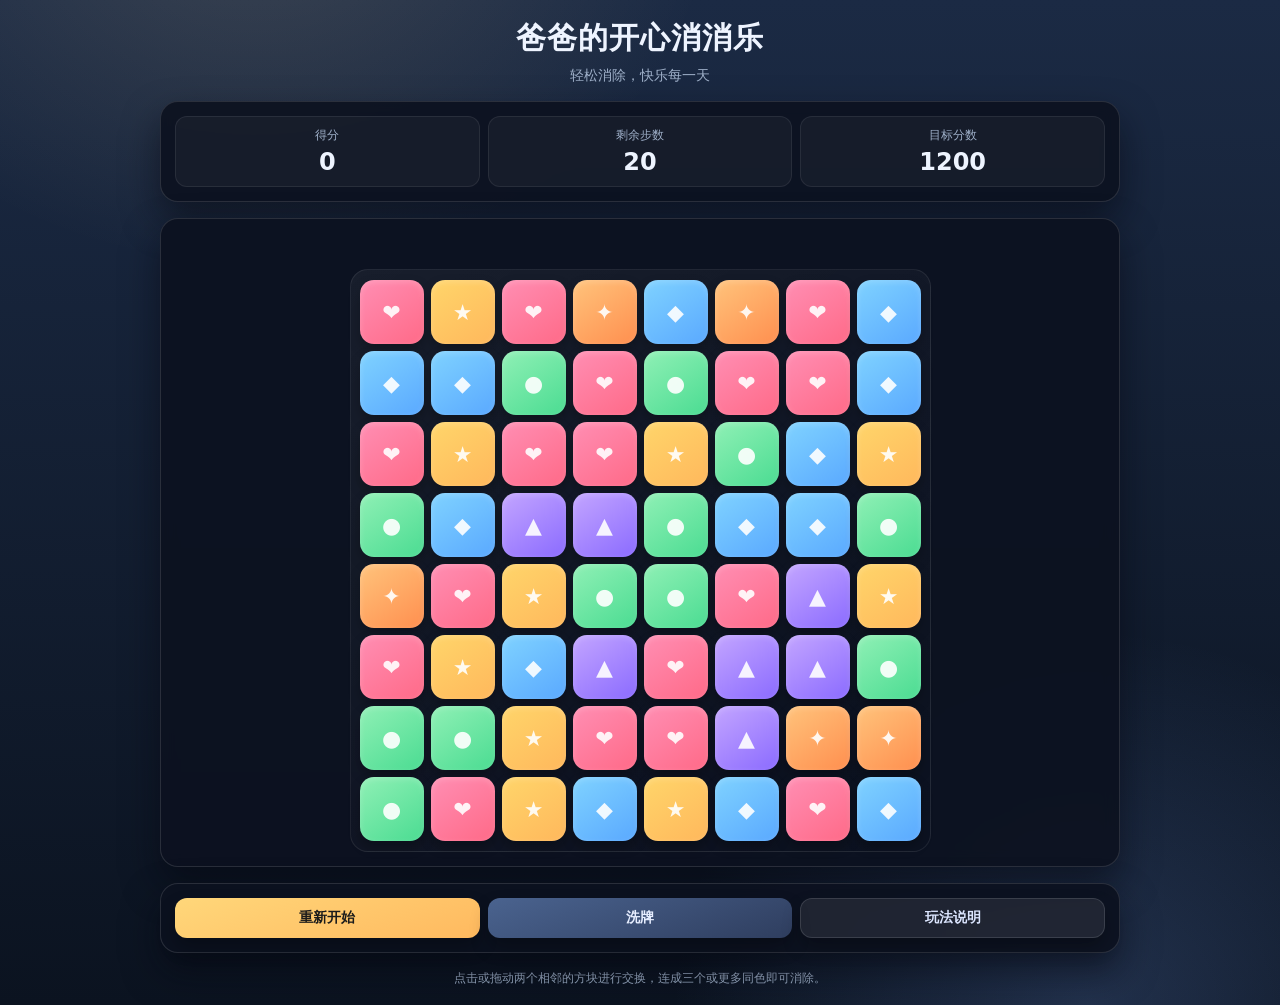
==== commit b5dfd2ab: "Create dad match-3 web game" ====
--- a/index.html
+++ b/index.html
@@ -2,4784 +2,581 @@
 <html lang="zh-CN">
 <head>
   <meta charset="UTF-8" />
-  <meta name="viewport" content="width=device-width, initial-scale=1.0" />
-  <title>Metalcore Piano Rhythm</title>
+  <meta name="viewport" content="width=device-width, initial-scale=1.0, user-scalable=no" />
+  <title>爸爸的开心消消乐</title>
   <style>
     :root {
-      --bg: #090b0f;
-      --panel: #11141a;
-      --line: rgba(226, 236, 248, 0.13);
-      --line-soft: rgba(226, 236, 248, 0.07);
-      --accent: #b7c4d3;
-      --accent-2: #f2d9a2;
-      --text: #eef3f9;
-      --muted: #9ea9b6;
-      --danger: #e06c75;
-      --bg-grad-1: rgba(246, 234, 200, 0.07);
-      --bg-grad-2: rgba(164, 184, 210, 0.08);
-      --bg-overlay-1: rgba(255, 255, 255, 0.05);
-      --bg-overlay-2: rgba(248, 229, 188, 0.04);
-      --panel-grad-1: rgba(18, 22, 30, 0.82);
-      --panel-grad-2: rgba(12, 15, 21, 0.8);
-      --canvas-grad-1: rgba(26, 33, 43, 0.43);
-      --canvas-grad-2: rgba(14, 18, 25, 0.4);
-      --key-grad-1: rgba(248, 252, 255, 0.08);
-      --key-grad-2: rgba(248, 252, 255, 0.02);
-      --logo-filter: drop-shadow(0 0 32px rgba(255, 255, 255, 0.3)) drop-shadow(0 0 72px rgba(255, 255, 255, 0.14));
-      --logo-opacity: 1;
-      --lane-1: #3c4858;
-      --lane-2: #435061;
-      --lane-3: #4a5768;
-      --lane-4: #516070;
-    }
-
-    * {
-      box-sizing: border-box;
-    }
+      --bg-1: #0b1320;
+      --bg-2: #1b2a44;
+      --panel: rgba(12, 18, 32, 0.92);
+      --panel-line: rgba(255, 255, 255, 0.12);
+      --text: #eef4ff;
+      --muted: #9fb0c9;
+      --accent: #ffd77a;
+      --tile: min(12.5vw, 64px);
+      --gap: 7px;
+      --radius: 14px;
+      --shadow: 0 18px 36px rgba(5, 8, 16, 0.55);
+      --board-grad: linear-gradient(145deg, rgba(255,255,255,0.05), rgba(255,255,255,0));
+    }
+
+    * { box-sizing: border-box; }
 
     body {
       margin: 0;
-      font-family: "Avenir Next", "SF Pro Display", "Noto Sans SC", "PingFang SC", "Microsoft YaHei", sans-serif;
-      background:
-        radial-gradient(80vmax 60vmax at 12% -10%, var(--bg-grad-1), transparent 56%),
-        radial-gradient(60vmax 44vmax at 84% 100%, var(--bg-grad-2), transparent 64%),
-        var(--bg);
+      font-family: "Noto Sans SC", "PingFang SC", "Microsoft YaHei", system-ui, sans-serif;
       color: var(--text);
       min-height: 100vh;
+      background:
+        radial-gradient(60vmax 48vmax at 20% -10%, rgba(255, 225, 165, 0.14), transparent 60%),
+        radial-gradient(50vmax 45vmax at 85% 100%, rgba(125, 170, 255, 0.2), transparent 65%),
+        linear-gradient(180deg, var(--bg-2), var(--bg-1));
       display: grid;
       place-items: center;
-      padding: 20px;
-      position: relative;
-    }
-
-    body::before {
-      content: "";
-      position: fixed;
-      inset: 0;
-      background:
-        linear-gradient(120deg, var(--bg-overlay-1), transparent 24%),
-        linear-gradient(240deg, var(--bg-overlay-2), transparent 30%);
-      pointer-events: none;
-      opacity: 0.62;
+      padding: 18px;
     }
 
     .app {
-      width: min(100%, 1720px);
-      display: grid;
-      grid-template-columns: 560px 1fr;
-      gap: 24px;
-      align-items: start;
-    }
-
-    .panel {
-      background:
-        linear-gradient(160deg, rgba(255, 255, 255, 0.045) 0%, rgba(255, 255, 255, 0) 26%),
-        linear-gradient(180deg, var(--panel-grad-1), var(--panel-grad-2));
-      border: 1px solid var(--line);
-      border-radius: 18px;
-      padding: 16px;
-      box-shadow:
-        0 26px 56px rgba(0, 0, 0, 0.46),
-        0 4px 16px rgba(0, 0, 0, 0.22),
-        inset 0 1px 0 rgba(255, 255, 255, 0.1);
-      backdrop-filter: blur(14px);
-    }
-
-    .left {
-      display: grid;
-      gap: 12px;
-      align-content: start;
-      max-height: calc(100vh - 40px);
-      overflow: auto;
-      padding-right: 6px;
-    }
-
-    .controls-grid {
-      display: grid;
-      gap: 12px;
-      grid-template-columns: repeat(3, minmax(0, 1fr));
+      width: min(960px, 100%);
+      display: grid;
+      gap: 16px;
+    }
+
+    .header {
+      display: grid;
+      gap: 8px;
+      text-align: center;
     }
 
     h1 {
       margin: 0;
-      font-size: 24px;
-      letter-spacing: 0.75px;
-      font-weight: 750;
-      text-shadow: 0 1px 0 rgba(255, 255, 255, 0.08);
-    }
-
-    p {
+      font-size: clamp(20px, 3.8vw, 30px);
+      letter-spacing: 1px;
+    }
+
+    .subtitle {
+      color: var(--muted);
+      font-size: clamp(12px, 2.6vw, 14px);
+    }
+
+    .panel {
+      background: var(--panel);
+      border: 1px solid var(--panel-line);
+      border-radius: 18px;
+      box-shadow: var(--shadow);
+      padding: 14px;
+      backdrop-filter: blur(8px);
+    }
+
+    .stats {
+      display: grid;
+      grid-template-columns: repeat(3, 1fr);
+      gap: 8px;
+      text-align: center;
+    }
+
+    .stat {
+      border: 1px solid rgba(255,255,255,0.08);
+      border-radius: 12px;
+      padding: 10px 6px;
+      background: rgba(255,255,255,0.04);
+    }
+
+    .stat h3 {
       margin: 0;
-      color: var(--muted);
-      line-height: 1.5;
-      font-size: 13px;
-    }
-
-    .group {
-      display: grid;
-      gap: 8px;
-      border-top: 1px solid var(--line-soft);
-      padding-top: 10px;
-    }
-
-    .row {
-      display: flex;
-      justify-content: space-between;
-      align-items: center;
-      gap: 10px;
-    }
-
-    .muted {
-      color: var(--muted);
-      font-size: 12px;
-    }
-
-    input[type="file"],
-    button,
-    input[type="range"],
-    select,
-    input[type="checkbox"] {
-      width: 100%;
-    }
-
-    input[type="file"] {
       font-size: 12px;
       color: var(--muted);
-      border: 1px solid var(--line-soft);
-      border-radius: 12px;
-      padding: 8px 10px;
-      background: rgba(19, 24, 32, 0.44);
-    }
-
-    input[type="file"]::file-selector-button {
-      border: 1px solid rgba(255, 255, 255, 0.2);
-      background: linear-gradient(180deg, rgba(238, 246, 255, 0.24), rgba(132, 150, 170, 0.2));
-      color: #f6f9fe;
-      border-radius: 9px;
-      padding: 7px 10px;
-      margin-right: 10px;
-      font-weight: 650;
-      cursor: pointer;
-    }
-
-    select {
-      background:
-        linear-gradient(180deg, rgba(32, 39, 50, 0.55), rgba(17, 22, 29, 0.55));
-      color: var(--text);
-      border: 1px solid var(--line);
-      border-radius: 12px;
-      padding: 9px 11px;
-      font-size: 12px;
-      box-shadow:
-        inset 0 1px 0 rgba(255, 255, 255, 0.08),
-        0 8px 18px rgba(0, 0, 0, 0.2);
-    }
-
-    input[type="checkbox"] {
-      width: 20px;
-      height: 20px;
-      accent-color: var(--accent);
-      justify-self: end;
+      font-weight: 500;
+    }
+
+    .stat p {
+      margin: 4px 0 0;
+      font-size: clamp(18px, 4vw, 24px);
+      font-weight: 700;
+    }
+
+    .board-wrap {
+      display: grid;
+      gap: 12px;
+    }
+
+    .board {
+      width: calc(8 * var(--tile) + 7 * var(--gap) + 20px);
+      max-width: 100%;
+      margin: 0 auto;
+      padding: 10px;
+      border-radius: 18px;
+      background: var(--board-grad);
+      border: 1px solid rgba(255,255,255,0.08);
+      display: grid;
+      grid-template-columns: repeat(8, var(--tile));
+      gap: var(--gap);
+      justify-content: center;
+      touch-action: none;
+    }
+
+    .tile {
+      width: var(--tile);
+      height: var(--tile);
+      border-radius: var(--radius);
+      display: grid;
+      place-items: center;
+      font-size: clamp(18px, 4.3vw, 22px);
+      font-weight: 700;
+      color: rgba(255, 255, 255, 0.9);
+      box-shadow: inset 0 2px 6px rgba(255,255,255,0.18), 0 6px 12px rgba(0,0,0,0.25);
+      transition: transform 0.16s ease, filter 0.16s ease;
+      user-select: none;
+      -webkit-tap-highlight-color: transparent;
+    }
+
+    .tile.selected {
+      transform: scale(1.08);
+      filter: brightness(1.15);
+      outline: 2px solid rgba(255, 255, 255, 0.6);
+      outline-offset: -2px;
+    }
+
+    .tile.match {
+      animation: pop 0.24s ease;
+    }
+
+    @keyframes pop {
+      0% { transform: scale(1); }
+      40% { transform: scale(1.15); }
+      100% { transform: scale(0.9); opacity: 0.6; }
+    }
+
+    .controls {
+      display: grid;
+      grid-template-columns: repeat(3, 1fr);
+      gap: 8px;
     }
 
     button {
-      border: 1px solid rgba(255, 255, 255, 0.16);
-      background:
-        linear-gradient(180deg, rgba(232, 240, 250, 0.28), rgba(157, 176, 198, 0.2)),
-        linear-gradient(180deg, #2f3a49, #232c37);
-      color: #f8fbff;
+      width: 100%;
+      border: none;
       border-radius: 12px;
       padding: 10px 12px;
+      font-size: 14px;
       font-weight: 700;
-      letter-spacing: 0.25px;
       cursor: pointer;
-      box-shadow:
-        0 10px 18px rgba(0, 0, 0, 0.36),
-        inset 0 1px 0 rgba(255, 255, 255, 0.24);
-      transition: transform 0.16s ease, box-shadow 0.2s ease, border-color 0.2s ease;
+      background: linear-gradient(160deg, #ffd77a, #ffb95f);
+      color: #1b1b1b;
+      box-shadow: 0 10px 18px rgba(0, 0, 0, 0.28);
     }
 
     button.secondary {
-      background:
-        linear-gradient(180deg, rgba(220, 230, 242, 0.12), rgba(220, 230, 242, 0.06)),
-        linear-gradient(180deg, #1f2732, #1a2028);
-    }
-
-    button:hover:not(:disabled) {
-      transform: translateY(-1px);
-      border-color: rgba(255, 255, 255, 0.26);
-      box-shadow:
-        0 14px 24px rgba(0, 0, 0, 0.4),
-        inset 0 1px 0 rgba(255, 255, 255, 0.28);
-    }
-
-    button:disabled {
-      opacity: 0.45;
-      cursor: not-allowed;
-    }
-
-    #status {
-      color: rgba(228, 238, 249, 0.86);
-      font-size: 12px;
-      min-height: 32px;
-      letter-spacing: 0.2px;
-    }
-
-    input[type="range"] {
-      appearance: none;
-      height: 7px;
-      border-radius: 999px;
-      background:
-        linear-gradient(90deg, rgba(243, 219, 163, 0.32), rgba(201, 218, 238, 0.32)),
-        rgba(40, 48, 60, 0.75);
-      border: 1px solid var(--line-soft);
-    }
-
-    input[type="range"]::-webkit-slider-thumb {
-      appearance: none;
-      width: 18px;
-      height: 18px;
-      border-radius: 50%;
-      background: radial-gradient(circle at 34% 30%, #ffffff, #dfe7f2 56%, #b8c6d6 100%);
-      border: 1px solid rgba(255, 255, 255, 0.72);
-      box-shadow: 0 0 0 5px rgba(246, 234, 200, 0.12), 0 4px 10px rgba(0, 0, 0, 0.34);
-      cursor: pointer;
-    }
-
-    input[type="range"]::-moz-range-thumb {
-      width: 18px;
-      height: 18px;
-      border-radius: 50%;
-      background: radial-gradient(circle at 34% 30%, #ffffff, #dfe7f2 56%, #b8c6d6 100%);
-      border: 1px solid rgba(255, 255, 255, 0.72);
-      box-shadow: 0 0 0 5px rgba(246, 234, 200, 0.12), 0 4px 10px rgba(0, 0, 0, 0.34);
-      cursor: pointer;
-    }
-
-    .stats {
-      display: grid;
-      grid-template-columns: 1fr 1fr;
-      gap: 8px;
-      font-size: 13px;
-    }
-
-    .stat {
-      background: linear-gradient(180deg, rgba(20, 26, 34, 0.64), rgba(12, 15, 21, 0.64));
-      border: 1px solid var(--line);
-      border-radius: 12px;
-      padding: 9px;
-      box-shadow: inset 0 1px 0 rgba(255, 255, 255, 0.08);
-    }
-
-    .stat strong {
-      display: block;
-      color: var(--text);
-      font-size: 16px;
-      margin-top: 2px;
-    }
-
-    .game-wrap {
-      display: grid;
-      gap: 10px;
-      width: min(100%, 980px);
-      margin: 0 auto;
-      position: sticky;
-      top: 16px;
-    }
-
-    canvas {
-      width: 100%;
-      height: 620px;
-      border-radius: 18px;
-      border: 1px solid var(--line);
-      background:
-        linear-gradient(180deg, var(--canvas-grad-1), var(--canvas-grad-2) 74%);
-      display: block;
-      box-shadow:
-        0 22px 40px rgba(0, 0, 0, 0.38),
-        inset 0 1px 0 rgba(255, 255, 255, 0.08);
-    }
-
-    .keys {
-      display: grid;
-      gap: 8px;
-    }
-
-    .key {
+      background: linear-gradient(160deg, #4a638f, #2f3e5f);
+      color: #e7eeff;
+    }
+
+    button.ghost {
+      background: rgba(255,255,255,0.08);
+      color: #dce6ff;
+      border: 1px solid rgba(255,255,255,0.12);
+    }
+
+    .message {
       text-align: center;
-      padding: 8px;
-      border: 1px solid var(--line);
-      border-radius: 10px;
-      background:
-        linear-gradient(180deg, var(--key-grad-1), var(--key-grad-2)),
-        rgba(18, 23, 31, 0.48);
-      font-size: 12px;
-      color: var(--muted);
-      user-select: none;
-      touch-action: manipulation;
-      box-shadow: inset 0 1px 0 rgba(255, 255, 255, 0.1);
-    }
-
-    .hit {
-      box-shadow:
-        0 0 0 1px rgba(255, 245, 220, 0.74) inset,
-        0 0 16px rgba(255, 228, 166, 0.28);
-      color: var(--text);
-    }
-
-    .watermark {
-      position: fixed;
-      right: 24px;
-      bottom: 18px;
-      font-size: 12px;
-      letter-spacing: 1.2px;
-      color: rgba(225, 234, 245, 0.76);
-      pointer-events: none;
-      text-transform: uppercase;
-      z-index: 2;
-      text-shadow: 0 1px 8px rgba(255, 237, 196, 0.22);
-    }
-
-    .logo-bg {
-      position: fixed;
-      inset: 0;
-      display: grid;
-      place-items: center;
-      opacity: 1;
-      filter: blur(0.4px);
-      pointer-events: none;
-      z-index: 0;
-    }
-
-    .logo-bg img {
-      width: min(82vmin, 900px);
-      height: min(82vmin, 900px);
-      object-fit: contain;
-      filter: var(--logo-filter);
-      opacity: var(--logo-opacity);
-    }
-
-    .app,
-    .watermark {
-      position: relative;
-      z-index: 1;
-    }
-
-    .guide {
-      position: fixed;
-      inset: 0;
-      display: grid;
-      place-items: center;
-      background: rgba(6, 8, 12, 0.6);
-      backdrop-filter: blur(6px);
-      z-index: 3;
-    }
-
-    .guide-card {
-      width: min(90vw, 520px);
-      background:
-        linear-gradient(160deg, rgba(255, 255, 255, 0.06) 0%, rgba(255, 255, 255, 0) 26%),
-        linear-gradient(180deg, rgba(20, 23, 29, 0.94), rgba(16, 18, 23, 0.92));
-      border: 1px solid var(--line);
-      border-radius: 16px;
-      padding: 18px 18px 16px;
-      box-shadow:
-        0 24px 48px rgba(0, 0, 0, 0.45),
-        inset 0 1px 0 rgba(255, 255, 255, 0.09);
-    }
-
-    .guide-card h2 {
-      margin: 0 0 8px;
-      font-size: 18px;
-      letter-spacing: 0.4px;
-    }
-
-    .guide-card ul {
-      margin: 0 0 14px;
-      padding: 0 0 0 18px;
-      color: var(--muted);
-      font-size: 13px;
-      line-height: 1.6;
-    }
-
-    .keybinds {
-      display: grid;
-      gap: 8px;
-      grid-template-columns: repeat(4, minmax(0, 1fr));
-    }
-
-    .keybind-btn {
-      border: 1px solid var(--line);
-      border-radius: 10px;
-      padding: 10px 8px;
-      background:
-        linear-gradient(180deg, rgba(255, 255, 255, 0.08), rgba(255, 255, 255, 0.02)),
-        rgba(18, 23, 31, 0.45);
-      color: var(--text);
-      font-size: 12px;
-      text-transform: uppercase;
-      letter-spacing: 0.5px;
-      cursor: pointer;
-    }
-
-    .keybind-btn.listening {
-      border-color: rgba(255, 226, 166, 0.7);
-      box-shadow: 0 0 18px rgba(255, 226, 166, 0.28);
-    }
-
-    .keybind-hint {
-      font-size: 11px;
-      color: var(--muted);
-    }
-
-    .left .guide-card {
-      width: 100%;
-      margin-top: 16px;
-      padding: 16px;
-    }
-
-    .guide-list {
-      margin: 8px 0 0;
-      padding: 0 0 0 18px;
+      color: var(--accent);
+      font-weight: 700;
+      min-height: 24px;
+    }
+
+    .tips {
       color: var(--muted);
       font-size: 12px;
       line-height: 1.5;
-    }
-
-    .guide-actions {
-      display: flex;
-      gap: 8px;
-    }
-
-    .mobile-toggle {
-      position: fixed;
-      right: 16px;
-      bottom: 16px;
-      z-index: 4;
-      display: none;
-      padding: 12px 14px;
-      border-radius: 999px;
-      font-weight: 700;
-    }
-
-    @media (max-width: 920px) {
-      .app {
-        grid-template-columns: 1fr;
-      }
-      canvas {
-        height: 64vh;
-      }
-      .controls-grid {
-        grid-template-columns: 1fr;
-      }
-      .game-wrap {
-        order: 1;
-      }
-      .left {
-        order: 2;
-      }
-      .mobile-toggle {
-        display: inline-flex;
-        align-items: center;
-        gap: 6px;
-      }
-      .left.collapsed .controls-grid,
-      .left.collapsed #status,
-      .left.collapsed .stats {
-        display: none;
-      }
-      .left.collapsed {
-        padding-bottom: 10px;
-      }
-      button,
-      select,
-      input[type="range"] {
-        min-height: 42px;
-      }
-      .key {
-        padding: 14px 6px;
-        font-size: 14px;
-      }
-    }
-
-    @media (max-width: 1300px) {
-      .controls-grid {
-        grid-template-columns: repeat(3, minmax(0, 1fr));
-      }
-    }
-
-    @media (max-width: 1200px) {
-      .controls-grid {
-        grid-template-columns: repeat(2, minmax(0, 1fr));
-      }
+      text-align: center;
+    }
+
+    @media (max-width: 720px) {
+      :root { --gap: 6px; --tile: min(13.5vw, 66px); }
+      .controls { grid-template-columns: 1fr; }
+      .stats { grid-template-columns: repeat(2, 1fr); }
+      .stat:last-child { grid-column: span 2; }
     }
   </style>
 </head>
 <body>
-  <div class="logo-bg"><img src="assets/logo.png" alt="" /></div>
-  <button id="mobileToggle" class="mobile-toggle">控制面板</button>
-  <div id="guide" class="guide">
-    <div class="guide-card">
-      <h2 data-i18n="guide_title">使用须知</h2>
-      <ul>
-        <li data-i18n="guide_1">点击左侧选择本地音频并生成谱面。</li>
-        <li data-i18n="guide_2">音符落到判定线时按键（默认 D/F/J/K）。</li>
-        <li data-i18n="guide_3">可切换难度、按键数量、拍号与识别模式。</li>
-        <li data-i18n="guide_4">建议先开“增强识别”，不满意再关闭。</li>
-        <li data-i18n="guide_5">谱面对复杂变拍可能不稳定，属正常现象。</li>
-      </ul>
-      <div class="guide-actions">
-        <button id="guideOk" data-i18n="guide_ok">我知道了</button>
-        <button id="guideHide" class="secondary" data-i18n="guide_hide">下次不再显示</button>
+  <div class="app">
+    <div class="header">
+      <h1>爸爸的开心消消乐</h1>
+      <div class="subtitle">轻松消除，快乐每一天</div>
+    </div>
+
+    <div class="panel">
+      <div class="stats">
+        <div class="stat">
+          <h3>得分</h3>
+          <p id="score">0</p>
+        </div>
+        <div class="stat">
+          <h3>剩余步数</h3>
+          <p id="moves">20</p>
+        </div>
+        <div class="stat">
+          <h3>目标分数</h3>
+          <p id="target">1200</p>
+        </div>
       </div>
     </div>
+
+    <div class="panel board-wrap">
+      <div id="message" class="message"></div>
+      <div id="board" class="board" aria-label="开心消消乐棋盘"></div>
+    </div>
+
+    <div class="panel">
+      <div class="controls">
+        <button id="restart">重新开始</button>
+        <button id="shuffle" class="secondary">洗牌</button>
+        <button id="help" class="ghost">玩法说明</button>
+      </div>
+    </div>
+
+    <div class="tips" id="tips">
+      点击或拖动两个相邻的方块进行交换，连成三个或更多同色即可消除。
+    </div>
   </div>
-  <div class="watermark">
-    <span>Made by Haze_zzZ</span>
-  </div>
-  <main class="app">
-    <section class="panel left">
-      <div class="row" style="align-items:flex-start;">
-        <div>
-          <h1 data-i18n="title">前卫核钢琴节奏</h1>
-          <p data-i18n="subtitle">上传本地歌曲，自动检测节拍并生成下落音符。音符落到浅灰蓝判定线时按 D / F / J / K。</p>
-        </div>
-        <div style="min-width:110px;">
-          <select id="langToggle" aria-label="Language">
-            <option value="zh">中文</option>
-            <option value="en">English</option>
-          </select>
-        </div>
-      </div>
-
-      <div class="controls-grid">
-      <div class="group">
-        <label class="muted" for="audioFile" data-i18n="label_audio">歌曲文件（mp3/wav/m4a）</label>
-        <input id="audioFile" type="file" accept="audio/*" />
-      </div>
-
-      <div class="group">
-        <label class="muted" for="midiFile" data-i18n="label_midi">MIDI 文件（.mid/.midi）</label>
-        <input id="midiFile" type="file" accept=".mid,.midi,audio/midi" />
-      </div>
-
-      <div class="group">
-        <div class="row">
-          <label class="muted" for="midiMode" data-i18n="label_midi_mode">MIDI 模式</label>
-          <span id="midiModeText" class="muted">自动</span>
-        </div>
-        <select id="midiMode">
-          <option value="auto">自动（主旋律）</option>
-          <option value="melody">主旋律</option>
-          <option value="melody_harmony">主旋律 + 和声</option>
-          <option value="drums">仅鼓组</option>
-          <option value="drums_plus">鼓组 + 主旋律</option>
-          <option value="all">全部</option>
-        </select>
-      </div>
-
-      <div class="group">
-        <button id="sampleBtn" class="secondary" data-i18n="btn_sample">示例歌曲：HaM - Haze_zzZ</button>
-      </div>
-
-      <div class="group">
-        <div class="row">
-          <span class="muted" data-i18n="hint_files">可从“文件”或网盘选择音频</span>
-        </div>
-      </div>
-
-      <div class="group">
-        <button id="recordBtn" class="secondary" data-i18n="btn_record">录音模式：开始</button>
-        <button id="stopRecordBtn" class="secondary" disabled data-i18n="btn_record_stop">停止录音</button>
-        <div class="row">
-          <span class="muted" data-i18n="record_timer_label">剩余录音</span>
-          <span id="recordTimer" class="muted">60s</span>
-        </div>
-      </div>
-
-        <div class="group">
-          <div class="row">
-            <label class="muted" for="density" data-i18n="label_density">谱面密度</label>
-            <span id="densityText" class="muted">1.00x</span>
-          </div>
-          <input id="density" type="range" min="0.6" max="1.8" value="1" step="0.05" />
-        </div>
-
-        <div class="group">
-          <div class="row">
-            <label class="muted" for="offset" data-i18n="label_offset">音符偏移</label>
-            <span id="offsetText" class="muted">0 ms</span>
-          </div>
-          <input id="offset" type="range" min="-150" max="150" value="0" step="5" />
-        </div>
-
-        <div class="group">
-          <div class="row">
-            <label class="muted" for="focusMode" data-i18n="label_focus">识别模式</label>
-            <span id="focusText" class="muted">自动切换</span>
-          </div>
-          <select id="focusMode">
-            <option value="auto">自动切换（每4小节）</option>
-            <option value="drum">鼓优先</option>
-            <option value="bass">贝斯优先</option>
-            <option value="guitar">吉他优先</option>
-            <option value="piano">钢琴优先</option>
-            <option value="vocal">人声优先</option>
-            <option value="mix">混合</option>
-          </select>
-        </div>
-
-      <div class="group">
-        <div class="row">
-          <label class="muted" for="beatTrack" data-i18n="label_beat_track">节拍追踪</label>
-          <span id="beatText" class="muted">开</span>
-        </div>
-        <input id="beatTrack" type="checkbox" checked />
-      </div>
-
-      <div class="group">
-        <div class="row">
-          <label class="muted" for="enhanceMode" data-i18n="label_enhance">增强识别</label>
-          <span id="enhanceText" class="muted">开</span>
-        </div>
-        <input id="enhanceMode" type="checkbox" checked />
-      </div>
-
-      <div class="group">
-        <div class="row">
-          <label class="muted" for="timeSig" data-i18n="label_timesig">拍号</label>
-          <span id="timeSigText" class="muted">自动</span>
-        </div>
-          <select id="timeSig">
-            <option value="auto">自动估计</option>
-            <option value="4/4">4/4</option>
-            <option value="3/4">3/4</option>
-            <option value="7/8">7/8</option>
-            <option value="6/8">6/8</option>
-            <option value="9/8">9/8</option>
-            <option value="5/4">5/4</option>
-            <option value="12/8">12/8</option>
-          </select>
-        </div>
-
-        <div class="group">
-          <div class="row">
-            <label class="muted" for="difficulty" data-i18n="label_difficulty">难度</label>
-            <span id="difficultyText" class="muted">普通</span>
-          </div>
-          <select id="difficulty">
-            <option value="easy">简单</option>
-            <option value="normal" selected>普通</option>
-            <option value="hard">困难</option>
-            <option value="expert">地狱</option>
-          </select>
-        </div>
-
-      <div class="group">
-        <div class="row">
-          <label class="muted" for="laneCount" data-i18n="label_lane">按键数量</label>
-          <span id="laneText" class="muted">4 键</span>
-        </div>
-        <select id="laneCount">
-          <option value="4" selected>4 键</option>
-          <option value="6">6 键</option>
-          <option value="8">8 键</option>
-        </select>
-      </div>
-
-      <div class="group">
-        <div class="row">
-          <label class="muted" for="themeSelect" data-i18n="label_theme">主题预设</label>
-          <span id="themeText" class="muted" data-i18n="theme_silver">银蓝</span>
-        </div>
-        <select id="themeSelect">
-          <option value="gold" data-i18n="theme_gold">暗金</option>
-          <option value="silver" data-i18n="theme_silver" selected>银蓝</option>
-          <option value="haze" data-i18n="theme_haze">雾蓝</option>
-          <option value="snow" data-i18n="theme_snow">白雪</option>
-          <option value="obsidian" data-i18n="theme_obsidian">黑曜石</option>
-        </select>
-      </div>
-
-      <div class="group">
-        <div class="row">
-          <label class="muted" data-i18n="label_keybind">按键绑定</label>
-          <button id="keyReset" class="secondary" data-i18n="btn_keyreset">重置</button>
-        </div>
-        <div id="keybinds" class="keybinds"></div>
-        <div class="keybind-hint" data-i18n="keybind_hint">点击按键框后按键盘设置</div>
-      </div>
-
-      <div class="group">
-        <div class="row">
-          <label class="muted" for="beatLock" data-i18n="label_lock">节拍锁定强度</label>
-          <span id="beatLockText" class="muted">65%</span>
-        </div>
-        <input id="beatLock" type="range" min="0" max="1" value="0.65" step="0.05" />
-      </div>
-
-        <div class="group">
-          <div class="row">
-            <label class="muted" for="sfxVolume" data-i18n="label_sfx">音效音量</label>
-            <span id="sfxText" class="muted">80%</span>
-          </div>
-          <input id="sfxVolume" type="range" min="0" max="1.4" value="0.8" step="0.05" />
-        </div>
-
-        <div class="group">
-          <div class="row">
-            <label class="muted" for="fxQuality" data-i18n="label_fx_quality">特效档位</label>
-            <span id="fxQualityText" class="muted" data-i18n="fx_high">高</span>
-          </div>
-          <select id="fxQuality">
-            <option value="off" data-i18n="fx_off">关</option>
-            <option value="medium" data-i18n="fx_medium">中</option>
-            <option value="high" selected data-i18n="fx_high">高</option>
-          </select>
-        </div>
-        </div>
-
-      <div class="group">
-        <button id="analyzeBtn" disabled data-i18n="btn_analyze">分析并生成谱面</button>
-        <button id="regenBtn" class="secondary" disabled data-i18n="btn_regen">按当前密度重新生成</button>
-        <button id="playBtn" disabled data-i18n="btn_play">开始游戏</button>
-        <button id="pauseBtn" class="secondary" disabled data-i18n="btn_pause">暂停</button>
-      </div>
-
-      <div id="status" data-i18n="status_idle">等待上传歌曲…</div>
-
-      <div class="stats">
-        <div class="stat"><span data-i18n="stat_bpm">估计 BPM</span><strong id="bpmStat">-</strong></div>
-        <div class="stat"><span data-i18n="stat_notes">音符数</span><strong id="noteStat">-</strong></div>
-        <div class="stat"><span data-i18n="stat_key">调性</span><strong id="keyStat">-</strong></div>
-        <div class="stat"><span data-i18n="stat_score">分数</span><strong id="scoreStat">0</strong></div>
-        <div class="stat"><span data-i18n="stat_combo">连击</span><strong id="comboStat">0</strong></div>
-        <div class="stat"><span data-i18n="stat_hold">Hold</span><strong id="holdStat">0</strong></div>
-        <div class="stat"><span data-i18n="stat_chord">Chord</span><strong id="chordStat">0</strong></div>
-      </div>
-
-      <div class="guide-card">
-        <div class="row space-between">
-          <strong data-i18n="guide_quickstart">快速上手</strong>
-          <span class="muted" data-i18n="guide_hint">判定线发光时按键</span>
-        </div>
-        <ol class="guide-list">
-          <li data-i18n="guide_step1">点击“示例歌曲”试听，再用你的歌生成谱面。</li>
-          <li data-i18n="guide_step2">开局会有3秒倒计时，判定线会脉冲提示拍点。</li>
-          <li data-i18n="guide_step3">长按音符需要按住到尾端发光块结束。</li>
-          <li data-i18n="guide_step4">卡顿时把特效档位调到“中”或“关”。</li>
-        </ol>
-      </div>
-    </section>
-
-    <section class="game-wrap">
-      <canvas id="game" width="620" height="620"></canvas>
-      <div class="keys">
-        <div id="key0" class="key">D</div>
-        <div id="key1" class="key">F</div>
-        <div id="key2" class="key">J</div>
-        <div id="key3" class="key">K</div>
-      </div>
-    </section>
-  </main>
 
   <script>
-    const ui = {
-      file: document.getElementById("audioFile"),
-      midi: document.getElementById("midiFile"),
-      midiMode: document.getElementById("midiMode"),
-      midiModeText: document.getElementById("midiModeText"),
-      analyze: document.getElementById("analyzeBtn"),
-      regen: document.getElementById("regenBtn"),
-      play: document.getElementById("playBtn"),
-      pause: document.getElementById("pauseBtn"),
-      sample: document.getElementById("sampleBtn"),
-      record: document.getElementById("recordBtn"),
-      stopRecord: document.getElementById("stopRecordBtn"),
-      recordTimer: document.getElementById("recordTimer"),
-      density: document.getElementById("density"),
-      densityText: document.getElementById("densityText"),
-      offset: document.getElementById("offset"),
-      offsetText: document.getElementById("offsetText"),
-      focusMode: document.getElementById("focusMode"),
-      focusText: document.getElementById("focusText"),
-      beatTrack: document.getElementById("beatTrack"),
-      beatText: document.getElementById("beatText"),
-      enhanceMode: document.getElementById("enhanceMode"),
-      enhanceText: document.getElementById("enhanceText"),
-      timeSig: document.getElementById("timeSig"),
-      timeSigText: document.getElementById("timeSigText"),
-      difficulty: document.getElementById("difficulty"),
-      difficultyText: document.getElementById("difficultyText"),
-      laneCount: document.getElementById("laneCount"),
-      laneText: document.getElementById("laneText"),
-      keyStat: document.getElementById("keyStat"),
-      beatLock: document.getElementById("beatLock"),
-      beatLockText: document.getElementById("beatLockText"),
-      sfxVolume: document.getElementById("sfxVolume"),
-      sfxText: document.getElementById("sfxText"),
-      fxQuality: document.getElementById("fxQuality"),
-      fxQualityText: document.getElementById("fxQualityText"),
-      themeSelect: document.getElementById("themeSelect"),
-      themeText: document.getElementById("themeText"),
-      keybinds: document.getElementById("keybinds"),
-      keyReset: document.getElementById("keyReset"),
-      status: document.getElementById("status"),
-      bpm: document.getElementById("bpmStat"),
-      notes: document.getElementById("noteStat"),
-      score: document.getElementById("scoreStat"),
-      combo: document.getElementById("comboStat"),
-      hold: document.getElementById("holdStat"),
-      chord: document.getElementById("chordStat"),
-      canvas: document.getElementById("game"),
-      keyEls: []
-    };
-
-    const keySets = {
-      4: ["d", "f", "j", "k"],
-      6: ["a", "s", "d", "j", "k", "l"],
-      8: ["a", "s", "d", "f", "j", "k", "l", ";"]
-    };
-    let tonePalette = [
-      { hue: 195, sat: 18, light: 76 },
-      { hue: 205, sat: 22, light: 70 },
-      { hue: 215, sat: 26, light: 64 },
-      { hue: 228, sat: 18, light: 58 },
-      { hue: 238, sat: 14, light: 74 }
+    const rows = 8;
+    const cols = 8;
+    const colors = [
+      { name: "sun", label: "★", bg: "linear-gradient(145deg, #ffd56a, #ffb85c)" },
+      { name: "sky", label: "◆", bg: "linear-gradient(145deg, #7fd2ff, #5aa9ff)" },
+      { name: "rose", label: "❤", bg: "linear-gradient(145deg, #ff8eb3, #ff6a88)" },
+      { name: "mint", label: "●", bg: "linear-gradient(145deg, #8ff0b5, #4bdc92)" },
+      { name: "grape", label: "▲", bg: "linear-gradient(145deg, #c3a5ff, #8b6bff)" },
+      { name: "amber", label: "✦", bg: "linear-gradient(145deg, #ffc37b, #ff8f4f)" }
     ];
-    let keyMap = {};
-    let laneCount = 4;
-    let hitWindow = 0.13;
-    let perfectWindow = 0.055;
-    let scrollTime = 2.1;
-    let offsetSec = 0;
-    let focusMode = "auto";
-    let beatTrack = true;
-    let beatOffset = 0;
-    let beatLock = 0.65;
-    let timeSig = "auto";
-    let barBeats = 4;
-    let difficulty = "normal";
-    let enhanceMode = true;
-    let laneFlash = [];
-    let FLASH_DURATION = 0.2;
-    let fxQuality = "high";
-    let countdownActive = false;
-    let countdownEnd = 0;
-    let sfxVolume = 0.8;
-    let keyLabel = "-";
-    let keyBaseFreq = 1760;
-    const particles = [];
-    let MAX_PARTICLES = 220;
-    let HEAVY_PARTICLE_THRESHOLD = 120;
-    let FX_GLOW = 1;
-    let FX_PARTICLE_GLOW = 1;
-    let activeHolds = [];
-    const pressedKeys = new Set();
-    let keyBindings = [];
-    let bindingLane = null;
-    let theme = "silver";
-    let midiOnsets = null;
-    let midiPlaybackOnsets = null;
-    let midiBpm = null;
-    let midiTimeSig = null;
-    let midiDuration = 0;
-    let currentSource = "audio";
-    let midiMode = "auto";
-    let midiSynthGain = null;
-    let midiSynthFilter = null;
-    let midiSynthComp = null;
-    let midiNoiseBuffer = null;
-    let midiPianoWave = null;
-    let midiVerbBuffer = null;
-    let midiVerbWet = null;
-    let holdReverbBuffer = null;
-    let holdSustainBus = null;
-    let midiSynthNodes = [];
-    let midiScheduleTimer = null;
-    let midiScheduleCursor = 0;
-    let midiScheduleOnsets = null;
-    let midiScheduleSongOffset = 0;
-    applyFxQuality(fxQuality);
-
-    let ctx;
-    let audioBuffer = null;
-    let sourceNode = null;
-    let fileName = "";
-    let chart = [];
-    let baseOnsets = [];
-    let onsetsByMode = null;
-    let estimatedBpm = 120;
-    let startTime = 0;
-    let rafId = 0;
-    let running = false;
+
+    const boardEl = document.getElementById("board");
+    const scoreEl = document.getElementById("score");
+    const movesEl = document.getElementById("moves");
+    const targetEl = document.getElementById("target");
+    const messageEl = document.getElementById("message");
+    const tipsEl = document.getElementById("tips");
+
+    let board = [];
+    let selected = null;
     let score = 0;
-    let combo = 0;
-    let nextMissIndex = 0;
-    let paused = false;
-    let pauseOffset = 0;
-    let recorder = null;
-    let recordChunks = [];
-    let recordTimeout = null;
-    let recordInterval = null;
-    let lastFrameTs = 0;
-    let renderStartIndex = 0;
-    let lastRenderTime = 0;
-
-    const gameState = {
-      width: ui.canvas.width,
-      height: ui.canvas.height,
-      judgeY: ui.canvas.height - 90
-    };
-
-    const g = ui.canvas.getContext("2d");
-
-    const i18n = {
-      zh: {
-        guide_title: "使用须知",
-        guide_1: "点击左侧选择本地音频并生成谱面。",
-        guide_2: "音符落到判定线时按键（默认 D/F/J/K）。",
-        guide_3: "可切换难度、按键数量、拍号与识别模式。",
-        guide_4: "建议先开“增强识别”，不满意再关闭。",
-        guide_5: "谱面对复杂变拍可能不稳定，属正常现象。",
-        guide_ok: "我知道了",
-        guide_hide: "下次不再显示",
-        title: "前卫核钢琴节奏",
-        subtitle: "上传本地歌曲，自动检测节拍并生成下落音符。音符落到浅灰蓝判定线时按 D / F / J / K。",
-        label_audio: "歌曲文件（mp3/wav/m4a）",
-        label_midi: "MIDI 文件（.mid/.midi）",
-        label_midi_mode: "MIDI 模式",
-        label_density: "谱面密度",
-        label_offset: "音符偏移",
-        label_focus: "识别模式",
-        label_beat_track: "节拍追踪",
-        label_enhance: "增强识别",
-        label_timesig: "拍号",
-        label_difficulty: "难度",
-        label_lane: "按键数量",
-        label_theme: "主题预设",
-        theme_gold: "暗金",
-        theme_silver: "银蓝",
-        theme_haze: "雾蓝",
-        theme_snow: "白雪",
-        theme_obsidian: "黑曜石",
-        label_keybind: "按键绑定",
-        btn_keyreset: "重置",
-        keybind_hint: "点击按键框后按键盘设置",
-        label_lock: "节拍锁定强度",
-        label_sfx: "音效音量",
-        label_fx_quality: "特效档位",
-        fx_off: "关",
-        fx_medium: "中",
-        fx_high: "高",
-        record_timer_label: "剩余录音",
-        hint_files: "可从“文件”或网盘选择音频",
-        btn_analyze: "分析并生成谱面",
-        btn_regen: "按当前密度重新生成",
-        btn_play: "开始游戏",
-        btn_pause: "暂停",
-        btn_resume: "继续",
-        btn_record: "录音模式：开始",
-        btn_record_stop: "停止录音",
-        status_recording: "正在录音…",
-        status_record_done: "录音完成，点击“分析并生成谱面”。",
-        btn_sample: "示例歌曲：HaM - Haze_zzZ",
-        mobile_open: "控制面板",
-        mobile_close: "关闭面板",
-        status_idle: "等待上传歌曲…",
-        status_analyzing: "正在提取打击点…",
-        status_loaded: (name) => `已加载《${name}》，点击“分析并生成谱面”。`,
-        status_midi_loaded: (name) => `已加载 MIDI《${name}》，点击“分析并生成谱面”。`,
-        midi_auto: "自动（主旋律）",
-        midi_melody: "主旋律",
-        midi_melody_harmony: "主旋律 + 和声",
-        midi_drums: "仅鼓组",
-        midi_drums_plus: "鼓组 + 主旋律",
-        midi_all: "全部",
-        status_ready: (name) => `已为《${name}》生成谱面，可直接开始游戏。`,
-        status_none: "没有检测到足够的打击点，请提高谱面密度或换首节奏更明显的歌。",
-        status_regen: (d) => `已按 ${d}x 密度重建谱面。`,
-        status_playing: "游戏进行中…",
-        status_end: (score) => `歌曲结束，最终分数 ${score}。`,
-        stat_bpm: "估计 BPM",
-        stat_notes: "音符数",
-        stat_key: "调性",
-        stat_score: "分数",
-        stat_combo: "连击",
-        stat_hold: "Hold",
-        stat_chord: "Chord",
-        guide_quickstart: "快速上手",
-        guide_hint: "判定线发光时按键",
-        guide_step1: "点击“示例歌曲”试听，再用你的歌生成谱面。",
-        guide_step2: "开局会有3秒倒计时，判定线会脉冲提示拍点。",
-        guide_step3: "长按音符需要按住到尾端发光块结束。",
-        guide_step4: "卡顿时把特效档位调到“中”或“关”。",
-        countdown_hint: "判定线发光时按键",
-        focus_auto: "自动切换（每4小节）",
-        focus_drum: "鼓优先",
-        focus_bass: "贝斯优先",
-        focus_guitar: "吉他优先",
-        focus_piano: "钢琴优先",
-        focus_vocal: "人声优先",
-        focus_mix: "混合",
-        beat_on: "开",
-        beat_off: "关",
-        enhance_on: "开",
-        enhance_off: "关",
-        time_auto: "自动估计",
-        difficulty_easy: "简单",
-        difficulty_normal: "普通",
-        difficulty_hard: "困难",
-        difficulty_expert: "地狱",
-        lane_keys: (n) => `${n} 键`,
-        custom: "自定义"
-      },
-      en: {
-        guide_title: "Quick Start",
-        guide_1: "Choose a local audio file on the left and generate a chart.",
-        guide_2: "Press when notes hit the judgment line (default D/F/J/K).",
-        guide_3: "Switch difficulty, key count, time signature, and mode.",
-        guide_4: "Try Enhanced mode first; turn it off if needed.",
-        guide_5: "Complex meter changes may reduce accuracy.",
-        guide_ok: "Got it",
-        guide_hide: "Don't show again",
-        title: "Metalcore Piano Rhythm",
-        subtitle: "Upload audio to auto‑generate falling notes. Hit at the judgment line with D / F / J / K.",
-        label_audio: "Audio file (mp3/wav/m4a)",
-        label_midi: "MIDI file (.mid/.midi)",
-        label_midi_mode: "MIDI Mode",
-        label_density: "Chart Density",
-        label_offset: "Note Offset",
-        label_focus: "Detection Mode",
-        label_beat_track: "Beat Tracking",
-        label_enhance: "Enhanced Mode",
-        label_timesig: "Time Signature",
-        label_difficulty: "Difficulty",
-        label_lane: "Key Count",
-        label_theme: "Theme",
-        theme_gold: "Dark Gold",
-        theme_silver: "Silver Blue",
-        theme_haze: "Haze Blue",
-        theme_snow: "Snow",
-        theme_obsidian: "Obsidian",
-        label_keybind: "Key Bindings",
-        btn_keyreset: "Reset",
-        keybind_hint: "Click a slot, then press a key",
-        label_lock: "Beat Lock",
-        label_sfx: "SFX Volume",
-        label_fx_quality: "FX Quality",
-        fx_off: "Off",
-        fx_medium: "Medium",
-        fx_high: "High",
-        record_timer_label: "Recording left",
-        hint_files: "Choose audio from Files or cloud drives",
-        btn_analyze: "Analyze & Generate",
-        btn_regen: "Regenerate",
-        btn_play: "Start",
-        btn_pause: "Pause",
-        btn_resume: "Resume",
-        btn_record: "Record: Start",
-        btn_record_stop: "Stop Recording",
-        status_recording: "Recording…",
-        status_record_done: "Recording ready. Click Analyze.",
-        btn_sample: "Sample: HaM - Haze_zzZ",
-        mobile_open: "Controls",
-        mobile_close: "Hide Controls",
-        status_idle: "Waiting for audio…",
-        status_analyzing: "Analyzing onsets…",
-        status_loaded: (name) => `Loaded “${name}”. Click Analyze.`,
-        status_midi_loaded: (name) => `MIDI loaded: “${name}”. Click Analyze.`,
-        midi_auto: "Auto (Melody)",
-        midi_melody: "Melody",
-        midi_melody_harmony: "Melody + Harmony",
-        midi_drums: "Drums only",
-        midi_drums_plus: "Drums + Melody",
-        midi_all: "All",
-        status_ready: (name) => `Chart ready for “${name}”.`,
-        status_none: "Not enough onsets detected. Increase density or try another track.",
-        status_regen: (d) => `Regenerated at ${d}x density.`,
-        status_playing: "Playing…",
-        status_end: (score) => `Song ended. Final score ${score}.`,
-        stat_bpm: "Estimated BPM",
-        stat_notes: "Notes",
-        stat_key: "Key",
-        stat_score: "Score",
-        stat_combo: "Combo",
-        stat_hold: "Hold",
-        stat_chord: "Chord",
-        guide_quickstart: "Quick Start",
-        guide_hint: "Hit when the line glows",
-        guide_step1: "Try the sample track, then load yours to generate a chart.",
-        guide_step2: "A 3s countdown will pulse the judgment line before start.",
-        guide_step3: "For holds, keep pressing until the glowing tail ends.",
-        guide_step4: "If it stutters, lower FX Quality to Medium or Off.",
-        countdown_hint: "Hit when the line glows",
-        focus_auto: "Auto (per 4 bars)",
-        focus_drum: "Drum‑focused",
-        focus_bass: "Bass‑focused",
-        focus_guitar: "Guitar‑focused",
-        focus_piano: "Piano‑focused",
-        focus_vocal: "Vocal‑focused",
-        focus_mix: "Mixed",
-        beat_on: "On",
-        beat_off: "Off",
-        enhance_on: "On",
-        enhance_off: "Off",
-        time_auto: "Auto",
-        difficulty_easy: "Easy",
-        difficulty_normal: "Normal",
-        difficulty_hard: "Hard",
-        difficulty_expert: "Expert",
-        lane_keys: (n) => `${n} Keys`,
-        custom: "Custom"
-      }
-    };
-
-    let lang = "zh";
-    const t = (key, ...args) => {
-      const val = i18n[lang][key];
-      return typeof val === "function" ? val(...args) : val;
-    };
-
-    function applyI18n() {
-      document.querySelectorAll("[data-i18n]").forEach((el) => {
-        const key = el.getAttribute("data-i18n");
-        if (i18n[lang][key]) el.textContent = i18n[lang][key];
-      });
-      const focusLabels = {
-        auto: t("focus_auto"),
-        drum: t("focus_drum"),
-        bass: t("focus_bass"),
-        guitar: t("focus_guitar"),
-        piano: t("focus_piano"),
-        vocal: t("focus_vocal"),
-        mix: t("focus_mix")
-      };
-      Array.from(ui.focusMode.options).forEach((opt) => {
-        opt.textContent = focusLabels[opt.value] || opt.value;
-      });
-      const timeAuto = t("time_auto");
-      Array.from(ui.timeSig.options).forEach((opt) => {
-        if (opt.value === "auto") opt.textContent = timeAuto;
-      });
-      const diffLabels = {
-        easy: t("difficulty_easy"),
-        normal: t("difficulty_normal"),
-        hard: t("difficulty_hard"),
-        expert: t("difficulty_expert")
-      };
-      Array.from(ui.difficulty.options).forEach((opt) => {
-        opt.textContent = diffLabels[opt.value] || opt.value;
-      });
-      Array.from(ui.laneCount.options).forEach((opt) => {
-        opt.textContent = t("lane_keys", opt.value);
-      });
-      const themeLabels = {
-        gold: t("theme_gold"),
-        silver: t("theme_silver"),
-        haze: t("theme_haze"),
-        snow: t("theme_snow"),
-        obsidian: t("theme_obsidian")
-      };
-      Array.from(ui.themeSelect.options).forEach((opt) => {
-        opt.textContent = themeLabels[opt.value] || opt.value;
-      });
-      const fxLabels = {
-        off: t("fx_off"),
-        medium: t("fx_medium"),
-        high: t("fx_high")
-      };
-      Array.from(ui.fxQuality.options).forEach((opt) => {
-        opt.textContent = fxLabels[opt.value] || opt.value;
-      });
-      const midiLabels = {
-        auto: t("midi_auto"),
-        melody: t("midi_melody"),
-        melody_harmony: t("midi_melody_harmony"),
-        drums: t("midi_drums"),
-        drums_plus: t("midi_drums_plus"),
-        all: t("midi_all")
-      };
-      Array.from(ui.midiMode.options).forEach((opt) => {
-        opt.textContent = midiLabels[opt.value] || opt.value;
-      });
-      ui.midiModeText.textContent = midiLabels[midiMode] || t("midi_auto");
-      ui.focusText.textContent = focusLabels[focusMode] || t("focus_mix");
-      ui.beatText.textContent = beatTrack ? t("beat_on") : t("beat_off");
-      ui.enhanceText.textContent = enhanceMode ? t("enhance_on") : t("enhance_off");
-      ui.timeSigText.textContent = timeSig === "auto" ? t("time_auto") : timeSig;
-      ui.difficultyText.textContent = diffLabels[difficulty] || t("difficulty_normal");
-      ui.laneText.textContent = t("lane_keys", laneCount);
-      ui.fxQualityText.textContent = fxLabels[fxQuality] || t("fx_high");
-      ui.themeText.textContent = themeLabels[theme] || t("theme_silver");
-      ui.pause.textContent = paused ? t("btn_resume") : t("btn_pause");
-    }
-
-    function buildKeyMap() {
-      keyMap = {};
-      keyBindings = loadKeyBindings(laneCount);
-      const keys = keyBindings;
-      keys.forEach((k, i) => {
-        keyMap[k] = i;
-      });
-      laneFlash = new Array(laneCount).fill(-999);
-      activeHolds = new Array(laneCount).fill(null);
-      ui.keyEls = [];
-      const keysWrap = document.querySelector(".keys");
-      keysWrap.style.gridTemplateColumns = `repeat(${laneCount}, 1fr)`;
-      keysWrap.innerHTML = "";
-      for (let i = 0; i < laneCount; i += 1) {
-        const el = document.createElement("div");
-        el.className = "key";
-        el.textContent = (keys[i] || "?").toUpperCase();
-        el.dataset.lane = String(i);
-        el.addEventListener("pointerdown", (e) => {
-          e.preventDefault();
-          const lane = Number(el.dataset.lane);
-          if (pressedKeys.has(`p${lane}`)) return;
-          pressedKeys.add(`p${lane}`);
-          el.classList.add("hit");
-          setTimeout(() => el.classList.remove("hit"), 80);
-          hitLane(lane);
-        });
-        el.addEventListener("pointerup", () => {
-          const lane = Number(el.dataset.lane);
-          pressedKeys.delete(`p${lane}`);
-          releaseLane(lane);
-        });
-        el.addEventListener("pointerleave", () => {
-          const lane = Number(el.dataset.lane);
-          pressedKeys.delete(`p${lane}`);
-          releaseLane(lane);
-        });
-        keysWrap.appendChild(el);
-        ui.keyEls.push(el);
-      }
-      renderKeybinds();
-    }
-
-    function updateDifficulty() {
-      const map = {
-        easy: { density: 0.8, hit: 0.15, perfect: 0.065, label: t("difficulty_easy") },
-        normal: { density: 1.0, hit: 0.13, perfect: 0.055, label: t("difficulty_normal") },
-        hard: { density: 1.2, hit: 0.11, perfect: 0.05, label: t("difficulty_hard") },
-        expert: { density: 1.45, hit: 0.095, perfect: 0.045, label: t("difficulty_expert") }
-      };
-      const preset = map[difficulty] || map.normal;
-      ui.density.value = String(preset.density);
-      ui.densityText.textContent = `${preset.density.toFixed(2)}x`;
-      hitWindow = preset.hit;
-      perfectWindow = preset.perfect;
-      ui.difficultyText.textContent = preset.label;
-    }
-
-    function toneColor(rng = Math.random) {
-      const base = tonePalette[Math.floor(rng() * tonePalette.length)];
-      const hue = base.hue + (rng() * 10 - 5);
-      const sat = Math.min(32, Math.max(10, base.sat + (rng() * 10 - 5)));
-      const light = Math.min(88, Math.max(52, base.light + (rng() * 12 - 6)));
-      return `hsl(${hue.toFixed(1)}, ${sat.toFixed(1)}%, ${light.toFixed(1)}%)`;
-    }
-
-    function laneColor(index) {
-      return tonePalette[index % tonePalette.length] ?
-        `hsl(${tonePalette[index % tonePalette.length].hue}, ${tonePalette[index % tonePalette.length].sat}%, ${tonePalette[index % tonePalette.length].light}%)`
-        : "#9aa7b6";
-    }
-
-    function setStatus(text, error = false) {
-      ui.status.textContent = text;
-      ui.status.style.color = error ? "var(--danger)" : "var(--muted)";
-    }
-
-    function ensureAudioContext() {
-      if (!ctx) ctx = new (window.AudioContext || window.webkitAudioContext)();
-      return ctx;
-    }
-
-    function createSilentBuffer(duration) {
-      const audioCtx = ensureAudioContext();
-      const length = Math.max(1, Math.floor(duration * audioCtx.sampleRate));
-      const buffer = audioCtx.createBuffer(1, length, audioCtx.sampleRate);
-      return buffer;
-    }
-
-    function stopMidiSynth() {
-      if (midiScheduleTimer) {
-        clearInterval(midiScheduleTimer);
-        midiScheduleTimer = null;
-      }
-      midiScheduleCursor = 0;
-      midiScheduleOnsets = null;
-      midiScheduleSongOffset = 0;
-      if (midiSynthNodes.length) {
-        midiSynthNodes.forEach((n) => {
-          try { n.stop(0); } catch {}
-          try { n.disconnect(); } catch {}
-        });
-      }
-      midiSynthNodes = [];
-    }
-
-    function getMidiNoiseBuffer(audioCtx) {
-      if (midiNoiseBuffer && midiNoiseBuffer.sampleRate === audioCtx.sampleRate) return midiNoiseBuffer;
-      const dur = 0.14;
-      const length = Math.floor(audioCtx.sampleRate * dur);
-      const buffer = audioCtx.createBuffer(1, length, audioCtx.sampleRate);
-      const data = buffer.getChannelData(0);
-      for (let i = 0; i < length; i += 1) {
-        data[i] = (Math.random() * 2 - 1) * (1 - i / length);
-      }
-      midiNoiseBuffer = buffer;
-      return buffer;
-    }
-
-    function getMidiPianoWave(audioCtx) {
-      if (midiPianoWave) return midiPianoWave;
-      const harmonics = [0, 1.0, 0.62, 0.36, 0.22, 0.14, 0.1, 0.075, 0.055, 0.04, 0.03];
-      const real = new Float32Array(harmonics.length);
-      const imag = new Float32Array(harmonics.length);
-      for (let i = 1; i < harmonics.length; i += 1) {
-        imag[i] = harmonics[i];
-      }
-      midiPianoWave = audioCtx.createPeriodicWave(real, imag, { disableNormalization: false });
-      return midiPianoWave;
-    }
-
-    function scheduleMidiSynth(onsets, bpm) {
-      if (!onsets || !onsets.length) return;
-      const audioCtx = ensureAudioContext();
-      if (audioCtx.state === "suspended") {
-        audioCtx.resume().catch(() => {});
-      }
-      if (!midiSynthGain) {
-        midiSynthGain = audioCtx.createGain();
-        midiSynthGain.gain.value = 0.78;
-        midiSynthFilter = audioCtx.createBiquadFilter();
-        midiSynthFilter.type = "lowpass";
-        midiSynthFilter.frequency.value = 9800;
-        midiSynthFilter.Q.value = 0.42;
-        const midiPresence = audioCtx.createBiquadFilter();
-        midiPresence.type = "peaking";
-        midiPresence.frequency.value = 2800;
-        midiPresence.Q.value = 0.75;
-        midiPresence.gain.value = 3.8;
-        midiSynthComp = audioCtx.createDynamicsCompressor();
-        midiSynthComp.threshold.value = -22;
-        midiSynthComp.knee.value = 26;
-        midiSynthComp.ratio.value = 2.6;
-        midiSynthComp.attack.value = 0.004;
-        midiSynthComp.release.value = 0.22;
-        midiSynthGain.connect(midiSynthFilter);
-        midiSynthFilter.connect(midiPresence);
-        midiPresence.connect(midiSynthComp);
-        midiSynthComp.connect(audioCtx.destination);
-        const midiVerbPreDelay = audioCtx.createDelay();
-        midiVerbPreDelay.delayTime.value = 0.028;
-        midiVerbWet = audioCtx.createGain();
-        midiVerbWet.gain.value = 0.56;
-        const midiVerb = audioCtx.createConvolver();
-        if (!midiVerbBuffer) midiVerbBuffer = buildReverbImpulse(audioCtx, 2.35, 3.9);
-        midiVerb.buffer = midiVerbBuffer;
-        midiSynthComp.connect(midiVerbPreDelay);
-        midiVerbPreDelay.connect(midiVerbWet);
-        midiVerbWet.connect(midiVerb);
-        midiVerb.connect(audioCtx.destination);
-      }
-      stopMidiSynth();
-      const sorted = onsets.slice().sort((a, b) => a.t - b.t);
-      const nextByCh = new Map();
-      for (let i = sorted.length - 1; i >= 0; i -= 1) {
-        const ch = sorted[i].ch ?? 0;
-        const next = nextByCh.get(ch);
-        sorted[i]._gap = next ? Math.max(0.02, next.t - sorted[i].t) : 0.12;
-        nextByCh.set(ch, sorted[i]);
-      }
-      midiScheduleOnsets = sorted;
-      midiScheduleCursor = 0;
-      midiScheduleSongOffset = Math.max(0, pauseOffset || 0);
-
-      const scheduleOne = (o, at) => {
-        const freq = 440 * Math.pow(2, (o.note - 69) / 12);
-        const vel = Math.max(0.18, Math.min(1, o.v ?? 0.7));
-        const role = o.role || "melody";
-        const gap = o._gap || 0.12;
-        const dur = role === "bass"
-          ? Math.max(0.2, Math.min(0.9, gap * 1.3))
-          : Math.max(0.16, Math.min(0.76, gap * 1.08));
-        const release = role === "bass" ? 0.38 : 0.3;
-
-        const voiceGain = audioCtx.createGain();
-        const amp = role === "bass" ? 0.16 : (role === "rhythm" ? 0.128 : 0.152);
-        voiceGain.gain.setValueAtTime(0.0001, at);
-        voiceGain.gain.linearRampToValueAtTime(amp * vel, at + 0.0045);
-        voiceGain.gain.exponentialRampToValueAtTime(Math.max(0.0002, amp * vel * 0.44), at + 0.11);
-        voiceGain.gain.exponentialRampToValueAtTime(0.0001, at + dur + release);
-
-        const baseFreq = role === "bass" ? freq * 0.5 : freq;
-        const bodyOsc = audioCtx.createOscillator();
-        bodyOsc.setPeriodicWave(getMidiPianoWave(audioCtx));
-        bodyOsc.frequency.setValueAtTime(baseFreq, at);
-
-        const shimmerOsc = audioCtx.createOscillator();
-        shimmerOsc.type = "sine";
-        shimmerOsc.frequency.setValueAtTime(baseFreq * 2.01, at);
-        shimmerOsc.detune.setValueAtTime((Math.random() * 8 - 4), at);
-        const shimmerGain = audioCtx.createGain();
-        shimmerGain.gain.setValueAtTime(role === "bass" ? 0.03 : 0.052, at);
-        shimmerGain.gain.exponentialRampToValueAtTime(0.0001, at + Math.min(0.24, dur * 0.7));
-
-        const hammer = audioCtx.createBufferSource();
-        hammer.buffer = getMidiNoiseBuffer(audioCtx);
-        const hammerBand = audioCtx.createBiquadFilter();
-        hammerBand.type = "bandpass";
-        hammerBand.frequency.value = role === "bass" ? 980 : 3100;
-        hammerBand.Q.value = 0.85;
-        const hammerGain = audioCtx.createGain();
-        hammerGain.gain.setValueAtTime(0.0001, at);
-        hammerGain.gain.linearRampToValueAtTime(0.045 * vel, at + 0.002);
-        hammerGain.gain.exponentialRampToValueAtTime(0.0001, at + 0.045);
-
-        const noteHighpass = audioCtx.createBiquadFilter();
-        noteHighpass.type = "highpass";
-        noteHighpass.frequency.value = role === "bass" ? 42 : 88;
-        const noteLowpass = audioCtx.createBiquadFilter();
-        noteLowpass.type = "lowpass";
-        noteLowpass.frequency.setValueAtTime(Math.min(10500, 1900 + baseFreq * 7.6), at);
-        noteLowpass.Q.value = 0.5;
-
-        bodyOsc.connect(voiceGain);
-        shimmerOsc.connect(shimmerGain);
-        shimmerGain.connect(voiceGain);
-        hammer.connect(hammerBand);
-        hammerBand.connect(hammerGain);
-        hammerGain.connect(voiceGain);
-        voiceGain.connect(noteHighpass);
-        noteHighpass.connect(noteLowpass);
-
-        if (typeof audioCtx.createStereoPanner === "function") {
-          const pan = audioCtx.createStereoPanner();
-          pan.pan.value = (Math.random() * 2 - 1) * 0.2;
-          noteLowpass.connect(pan);
-          pan.connect(midiSynthGain);
-        } else {
-          noteLowpass.connect(midiSynthGain);
-        }
-
-        bodyOsc.start(at);
-        shimmerOsc.start(at);
-        hammer.start(at);
-        hammer.stop(at + 0.055);
-        bodyOsc.stop(at + dur + release + 0.05);
-        shimmerOsc.stop(at + Math.min(0.28, dur + 0.14));
-        midiSynthNodes.push(bodyOsc, shimmerOsc, hammer);
-      };
-
-      const tick = () => {
-        if (!midiScheduleOnsets || paused) return;
-        const now = audioCtx.currentTime;
-        const horizon = now + 0.36;
-        while (midiScheduleCursor < midiScheduleOnsets.length) {
-          const o = midiScheduleOnsets[midiScheduleCursor];
-          const at = startTime + (o.t - midiScheduleSongOffset);
-          if (at > horizon) break;
-          if (at >= now - 0.03) scheduleOne(o, at);
-          midiScheduleCursor += 1;
-        }
-        if (midiScheduleCursor >= midiScheduleOnsets.length && midiScheduleTimer) {
-          clearInterval(midiScheduleTimer);
-          midiScheduleTimer = null;
-        }
-      };
-
-      tick();
-      midiScheduleTimer = setInterval(tick, 34);
-    }
-
-    function computeScrollTimeFromBpm(bpm, source = "audio") {
-      const safeBpm = Math.max(70, Math.min(220, bpm || 120));
-      if (source === "midi") {
-        return Math.max(0.96, Math.min(1.7, 168 / safeBpm));
-      }
-      return Math.max(1.18, Math.min(2.2, 210 / safeBpm));
-    }
-
-    function buildReverbImpulse(ctx, seconds = 1.1, decay = 2.6) {
-      const rate = ctx.sampleRate;
-      const length = Math.floor(rate * seconds);
-      const impulse = ctx.createBuffer(2, length, rate);
-      for (let c = 0; c < 2; c += 1) {
-        const data = impulse.getChannelData(c);
-        for (let i = 0; i < length; i += 1) {
-          data[i] = (Math.random() * 2 - 1) * Math.pow(1 - i / length, decay);
-        }
-      }
-      return impulse;
-    }
-
-    function fftInPlace(re, im) {
-      const n = re.length;
-      for (let i = 1, j = 0; i < n; i += 1) {
-        let bit = n >> 1;
-        for (; j & bit; bit >>= 1) j ^= bit;
-        j ^= bit;
-        if (i < j) {
-          const tr = re[i];
-          re[i] = re[j];
-          re[j] = tr;
-          const ti = im[i];
-          im[i] = im[j];
-          im[j] = ti;
-        }
-      }
-      for (let len = 2; len <= n; len <<= 1) {
-        const ang = -2 * Math.PI / len;
-        const wlenCos = Math.cos(ang);
-        const wlenSin = Math.sin(ang);
-        for (let i = 0; i < n; i += len) {
-          let wCos = 1;
-          let wSin = 0;
-          for (let j = 0; j < len / 2; j += 1) {
-            const uRe = re[i + j];
-            const uIm = im[i + j];
-            const vRe = re[i + j + len / 2] * wCos - im[i + j + len / 2] * wSin;
-            const vIm = re[i + j + len / 2] * wSin + im[i + j + len / 2] * wCos;
-            re[i + j] = uRe + vRe;
-            im[i + j] = uIm + vIm;
-            re[i + j + len / 2] = uRe - vRe;
-            im[i + j + len / 2] = uIm - vIm;
-            const nextCos = wCos * wlenCos - wSin * wlenSin;
-            const nextSin = wCos * wlenSin + wSin * wlenCos;
-            wCos = nextCos;
-            wSin = nextSin;
-          }
-        }
-      }
-    }
-
-    function estimateKeyFromBuffer(buffer) {
-      const mono = toMono(buffer);
-      const sr = buffer.sampleRate;
-      const size = 2048;
-      const hop = 4096;
-      const maxFrames = 120;
-      const chroma = new Float32Array(12);
-      const re = new Float32Array(size);
-      const im = new Float32Array(size);
-      const hann = new Float32Array(size);
-      for (let i = 0; i < size; i += 1) {
-        hann[i] = 0.5 * (1 - Math.cos((2 * Math.PI * i) / (size - 1)));
-      }
-
-      const step = Math.max(hop, Math.floor(mono.length / maxFrames));
-      for (let start = 0; start + size < mono.length; start += step) {
-        for (let i = 0; i < size; i += 1) {
-          re[i] = mono[start + i] * hann[i];
-          im[i] = 0;
-        }
-        fftInPlace(re, im);
-        const freqRes = sr / size;
-        for (let bin = 2; bin < size / 2; bin += 1) {
-          const freq = bin * freqRes;
-          if (freq < 60 || freq > 4000) continue;
-          const mag = re[bin] * re[bin] + im[bin] * im[bin];
-          const pitch = 12 * Math.log2(freq / 440) + 9;
-          const pc = ((Math.round(pitch) % 12) + 12) % 12;
-          chroma[pc] += mag;
-        }
-      }
-
-      const total = chroma.reduce((a, b) => a + b, 0);
-      if (total <= 0) return { label: "-", root: 9, mode: "major" };
-      for (let i = 0; i < 12; i += 1) chroma[i] /= total;
-
-      const majorProfile = [0.748, 0.06, 0.488, 0.082, 0.67, 0.46, 0.096, 0.715, 0.104, 0.366, 0.057, 0.4];
-      const minorProfile = [0.712, 0.084, 0.474, 0.618, 0.049, 0.46, 0.105, 0.747, 0.404, 0.067, 0.133, 0.33];
-      const noteNames = ["C", "C#", "D", "D#", "E", "F", "F#", "G", "G#", "A", "A#", "B"];
-      let best = { score: -1, root: 0, mode: "major" };
-
-      for (let root = 0; root < 12; root += 1) {
-        let scoreMaj = 0;
-        let scoreMin = 0;
-        for (let i = 0; i < 12; i += 1) {
-          const idx = (i + root) % 12;
-          scoreMaj += chroma[idx] * majorProfile[i];
-          scoreMin += chroma[idx] * minorProfile[i];
-        }
-        if (scoreMaj > best.score) best = { score: scoreMaj, root, mode: "major" };
-        if (scoreMin > best.score) best = { score: scoreMin, root, mode: "minor" };
-      }
-
-      const label = `${noteNames[best.root]} ${best.mode === "major" ? "major" : "minor"}`;
-      return { label, root: best.root, mode: best.mode };
-    }
-
-    function playHitSound(kind) {
-      const audioCtx = ensureAudioContext();
-      if (audioCtx.state === "suspended") {
-        audioCtx.resume().catch(() => {});
-      }
-      const now = audioCtx.currentTime;
-      const baseRoot = keyBaseFreq || 1760;
-      const base = kind === "perfect" ? baseRoot * 1.18 : baseRoot;
-      const partials = [1, 2.1, 2.9, 4.1, 5.3];
-      const gains = [0.16, 0.1, 0.07, 0.05, 0.035];
-      const output = audioCtx.createGain();
-      const dry = audioCtx.createGain();
-      const wet = audioCtx.createGain();
-      const convolver = audioCtx.createConvolver();
-      if (!convolver.buffer) convolver.buffer = buildReverbImpulse(audioCtx, 1.3, 3.2);
-      output.gain.setValueAtTime(0.0001, now);
-      output.gain.exponentialRampToValueAtTime(0.6 * sfxVolume, now + 0.01);
-      output.gain.exponentialRampToValueAtTime(0.0001, now + 0.8);
-      dry.gain.value = 0.35;
-      wet.gain.value = 1.1;
-      output.connect(dry);
-      output.connect(convolver);
-      convolver.connect(wet);
-      dry.connect(audioCtx.destination);
-      wet.connect(audioCtx.destination);
-
-      for (let i = 0; i < partials.length; i += 1) {
-        const osc = audioCtx.createOscillator();
-        const gain = audioCtx.createGain();
-        osc.type = "sine";
-        osc.frequency.setValueAtTime(base * partials[i], now);
-        osc.frequency.exponentialRampToValueAtTime(base * partials[i] * 0.985, now + 0.12);
-        gain.gain.setValueAtTime(gains[i], now);
-        gain.gain.exponentialRampToValueAtTime(0.0001, now + 0.55 + i * 0.06);
-        osc.connect(gain);
-        gain.connect(output);
-        osc.start(now);
-        osc.stop(now + 0.6 + i * 0.06);
-      }
-
-      // Brushed sparkle: longer, smoother high-band noise tail.
-      const noiseDur = 0.65;
-      const noiseBuffer = audioCtx.createBuffer(1, Math.floor(audioCtx.sampleRate * noiseDur), audioCtx.sampleRate);
-      const data = noiseBuffer.getChannelData(0);
-      for (let i = 0; i < data.length; i += 1) {
-        data[i] = (Math.random() * 2 - 1) * (1 - i / data.length);
-      }
-      const noise = audioCtx.createBufferSource();
-      noise.buffer = noiseBuffer;
-      const bp = audioCtx.createBiquadFilter();
-      bp.type = "bandpass";
-      bp.frequency.value = 8200;
-      bp.Q.value = 0.4;
-      const lp = audioCtx.createBiquadFilter();
-      lp.type = "lowpass";
-      lp.frequency.value = 11000;
-      const noiseGain = audioCtx.createGain();
-      noiseGain.gain.setValueAtTime(0.0001, now);
-      noiseGain.gain.exponentialRampToValueAtTime(0.32 * sfxVolume, now + 0.02);
-      noiseGain.gain.exponentialRampToValueAtTime(0.0001, now + 0.7);
-      noise.connect(bp);
-      bp.connect(lp);
-      lp.connect(noiseGain);
-      noiseGain.connect(output);
-      noise.start(now);
-      noise.stop(now + noiseDur);
-    }
-
-    function startHoldSustain(lane, note) {
-      const audioCtx = ensureAudioContext();
-      if (audioCtx.state === "suspended") {
-        audioCtx.resume().catch(() => {});
-      }
-      const ensureHoldSustainBus = () => {
-        if (holdSustainBus) return holdSustainBus;
-        const input = audioCtx.createGain();
-        const dry = audioCtx.createGain();
-        const wet = audioCtx.createGain();
-        const convolver = audioCtx.createConvolver();
-        if (!holdReverbBuffer) holdReverbBuffer = buildReverbImpulse(audioCtx, 0.9, 2.7);
-        convolver.buffer = holdReverbBuffer;
-        dry.gain.value = 0.44;
-        wet.gain.value = 0.56;
-        input.connect(dry);
-        input.connect(convolver);
-        convolver.connect(wet);
-        dry.connect(audioCtx.destination);
-        wet.connect(audioCtx.destination);
-        holdSustainBus = { input, dry, wet, convolver };
-        return holdSustainBus;
-      };
-      const now = audioCtx.currentTime;
-      // Keep hold timbre close to hit SFX: bright, high, bell-like.
-      const laneOffsets = [0, 2, 5, 7, 9, 12, 14, 17];
-      const laneSemi = laneOffsets[lane % laneOffsets.length] || 0;
-      const base = (keyBaseFreq || 1760) * Math.pow(2, laneSemi / 12);
-      const output = audioCtx.createGain();
-      output.gain.setValueAtTime(0.0001, now);
-      output.gain.exponentialRampToValueAtTime(Math.max(0.002, 0.14 * sfxVolume), now + 0.05);
-      output.connect(ensureHoldSustainBus().input);
-
-      const partials = [1, 2.1];
-      const levels = [0.068, 0.042];
-      const oscs = [];
-      const gains = [];
-      for (let i = 0; i < partials.length; i += 1) {
-        const osc = audioCtx.createOscillator();
-        const g = audioCtx.createGain();
-        osc.type = "sine";
-        osc.frequency.setValueAtTime(base * partials[i], now);
-        osc.detune.setValueAtTime((Math.random() * 4 - 2), now);
-        g.gain.setValueAtTime(levels[i], now);
-        osc.connect(g);
-        g.connect(output);
-        osc.start(now);
-        oscs.push(osc);
-        gains.push(g);
-      }
-
-      return { output, oscs, gains, lfo: null, lfoGain: null };
-    }
-
-    function stopHoldSustain(holdEntry) {
-      if (!holdEntry || !holdEntry.sustain) return;
-      const audioCtx = ensureAudioContext();
-      const now = audioCtx.currentTime;
-      const s = holdEntry.sustain;
-      try {
-        s.output.gain.cancelScheduledValues(now);
-        s.output.gain.setValueAtTime(Math.max(0.0001, s.output.gain.value || 0.02), now);
-        s.output.gain.exponentialRampToValueAtTime(0.0001, now + 0.12);
-        for (const osc of s.oscs || []) osc.stop(now + 0.14);
-        if (s.lfo) s.lfo.stop(now + 0.14);
-      } catch {}
-      holdEntry.sustain = null;
-    }
-
-    function resetScore() {
-      score = 0;
-      combo = 0;
-      nextMissIndex = 0;
-      activeHolds = new Array(laneCount).fill(null);
-      ui.score.textContent = "0";
-      ui.combo.textContent = "0";
-    }
-
-    function stopGame() {
-      running = false;
-      cancelAnimationFrame(rafId);
-      paused = false;
-      stopMidiSynth();
-      for (const ah of activeHolds) {
-        if (ah) stopHoldSustain(ah);
-      }
-      activeHolds = new Array(laneCount).fill(null);
-      if (sourceNode) {
-        sourceNode.onended = null;
-        sourceNode.stop(0);
-        sourceNode.disconnect();
-        sourceNode = null;
-      }
-    }
-
-    function toMono(buffer) {
-      const channels = buffer.numberOfChannels;
-      const length = buffer.length;
-      const mono = new Float32Array(length);
-      for (let c = 0; c < channels; c += 1) {
-        const data = buffer.getChannelData(c);
-        for (let i = 0; i < length; i += 1) mono[i] += data[i] / channels;
-      }
-      return mono;
-    }
-
-    function movingAverage(values, radius) {
-      const out = new Float32Array(values.length);
-      let sum = 0;
-      for (let i = 0; i < values.length; i += 1) {
-        sum += values[i];
-        if (i > radius) sum -= values[i - radius - 1];
-        const size = Math.min(i + 1, radius + 1);
-        out[i] = sum / size;
-      }
-      return out;
-    }
-
-    function preEmphasis(input, coeff = 0.97) {
-      const out = new Float32Array(input.length);
-      if (!input.length) return out;
-      out[0] = input[0];
-      for (let i = 1; i < input.length; i += 1) {
-        out[i] = input[i] - coeff * input[i - 1];
-      }
-      return out;
-    }
-
-    async function filterDrumBand(buffer) {
-      const offline = new OfflineAudioContext(1, buffer.length, buffer.sampleRate);
-      const source = offline.createBufferSource();
-      source.buffer = buffer;
-      const hp = offline.createBiquadFilter();
-      hp.type = "highpass";
-      hp.frequency.value = 60;
-      hp.Q.value = 0.707;
-      const lp = offline.createBiquadFilter();
-      lp.type = "lowpass";
-      lp.frequency.value = 2400;
-      lp.Q.value = 0.707;
-      source.connect(hp);
-      hp.connect(lp);
-      lp.connect(offline.destination);
-      source.start(0);
-      return offline.startRendering();
-    }
-
-    async function filterBassBand(buffer) {
-      const offline = new OfflineAudioContext(1, buffer.length, buffer.sampleRate);
-      const source = offline.createBufferSource();
-      source.buffer = buffer;
-      const hp = offline.createBiquadFilter();
-      hp.type = "highpass";
-      hp.frequency.value = 40;
-      hp.Q.value = 0.707;
-      const lp = offline.createBiquadFilter();
-      lp.type = "lowpass";
-      lp.frequency.value = 260;
-      lp.Q.value = 0.707;
-      source.connect(hp);
-      hp.connect(lp);
-      lp.connect(offline.destination);
-      source.start(0);
-      return offline.startRendering();
-    }
-
-    async function filterGuitarBand(buffer) {
-      const offline = new OfflineAudioContext(1, buffer.length, buffer.sampleRate);
-      const source = offline.createBufferSource();
-      source.buffer = buffer;
-      const hp = offline.createBiquadFilter();
-      hp.type = "highpass";
-      hp.frequency.value = 140;
-      hp.Q.value = 0.707;
-      const lp = offline.createBiquadFilter();
-      lp.type = "lowpass";
-      lp.frequency.value = 5200;
-      lp.Q.value = 0.707;
-      source.connect(hp);
-      hp.connect(lp);
-      lp.connect(offline.destination);
-      source.start(0);
-      return offline.startRendering();
-    }
-
-    async function filterPianoBand(buffer) {
-      const offline = new OfflineAudioContext(1, buffer.length, buffer.sampleRate);
-      const source = offline.createBufferSource();
-      source.buffer = buffer;
-      const hp = offline.createBiquadFilter();
-      hp.type = "highpass";
-      hp.frequency.value = 120;
-      hp.Q.value = 0.707;
-      const lp = offline.createBiquadFilter();
-      lp.type = "lowpass";
-      lp.frequency.value = 6500;
-      lp.Q.value = 0.707;
-      source.connect(hp);
-      hp.connect(lp);
-      lp.connect(offline.destination);
-      source.start(0);
-      return offline.startRendering();
-    }
-
-    async function filterVocalBand(buffer) {
-      const offline = new OfflineAudioContext(1, buffer.length, buffer.sampleRate);
-      const source = offline.createBufferSource();
-      source.buffer = buffer;
-      const hp = offline.createBiquadFilter();
-      hp.type = "highpass";
-      hp.frequency.value = 160;
-      hp.Q.value = 0.707;
-      const lp = offline.createBiquadFilter();
-      lp.type = "lowpass";
-      lp.frequency.value = 3400;
-      lp.Q.value = 0.707;
-      source.connect(hp);
-      hp.connect(lp);
-      lp.connect(offline.destination);
-      source.start(0);
-      return offline.startRendering();
-    }
-
-    function analyzeOnsets(buffer, opts = {}) {
-      const sensitivity = opts.sensitivity || 1;
-      const mono = toMono(buffer);
-      const emphasized = preEmphasis(mono);
-      const sr = buffer.sampleRate;
-      const frame = 1024;
-      const hop = 512;
-      const totalFrames = Math.floor((mono.length - frame) / hop);
-      const energy = new Float32Array(totalFrames);
-
-      for (let i = 0; i < totalFrames; i += 1) {
-        const start = i * hop;
-        let e = 0;
-        for (let j = 0; j < frame; j += 1) {
-          const v = emphasized[start + j];
-          e += v * v;
-        }
-        energy[i] = Math.sqrt(e / frame);
-      }
-
-      const smooth = movingAverage(energy, 8);
-      const novelty = new Float32Array(totalFrames);
-      for (let i = 1; i < totalFrames; i += 1) {
-        novelty[i] = Math.max(0, Math.log1p(smooth[i]) - Math.log1p(smooth[i - 1]));
-      }
-
-      const local = movingAverage(novelty, 30);
-      let mean = 0;
-      for (let i = 0; i < novelty.length; i += 1) mean += novelty[i];
-      mean /= Math.max(1, novelty.length);
-      let variance = 0;
-      for (let i = 0; i < novelty.length; i += 1) {
-        const d = novelty[i] - mean;
-        variance += d * d;
-      }
-      const std = Math.sqrt(variance / Math.max(1, novelty.length));
-      const peaks = [];
-      let lastPeakTime = -999;
-      for (let i = 2; i < novelty.length - 2; i += 1) {
-        const th = local[i] * (1.4 / sensitivity) + std * (0.25 / sensitivity) + 0.0009 / sensitivity;
-        const isPeak = novelty[i] > th &&
-          novelty[i] > novelty[i - 1] &&
-          novelty[i] >= novelty[i + 1];
-        if (!isPeak) continue;
-
-        const t = (i * hop) / sr;
-        if (t - lastPeakTime < 0.075) continue;
-        peaks.push({ t, v: novelty[i] });
-        lastPeakTime = t;
-      }
-      return peaks;
-    }
-
-    function mergeOnsetsWeighted(lists, weights, mergeWindow = 0.045) {
-      const all = [];
-      for (const [mode, onsets] of Object.entries(lists)) {
-        const w = weights[mode] || 1;
-        for (const o of onsets) {
-          all.push({ t: o.t, v: o.v * w });
-        }
-      }
-      all.sort((a, b) => a.t - b.t);
-      const merged = [];
-      for (const o of all) {
-        const last = merged[merged.length - 1];
-        if (last && Math.abs(o.t - last.t) < mergeWindow) {
-          last.t = (last.t * last.v + o.t * o.v) / (last.v + o.v);
-          last.v += o.v;
-        } else {
-          merged.push({ t: o.t, v: o.v });
-        }
-      }
-      return merged;
-    }
-
-    function parseMidi(arrayBuffer) {
-      const data = new DataView(arrayBuffer);
-      let idx = 0;
-      const readStr = (n) => {
-        let s = "";
-        for (let i = 0; i < n; i += 1) s += String.fromCharCode(data.getUint8(idx++));
-        return s;
-      };
-      const readU32 = () => {
-        const v = data.getUint32(idx);
-        idx += 4;
-        return v;
-      };
-      const readU16 = () => {
-        const v = data.getUint16(idx);
-        idx += 2;
-        return v;
-      };
-      const readVar = () => {
-        let v = 0;
-        while (true) {
-          const b = data.getUint8(idx++);
-          v = (v << 7) | (b & 0x7f);
-          if ((b & 0x80) === 0) break;
-        }
-        return v;
-      };
-
-      if (readStr(4) !== "MThd") throw new Error("Invalid MIDI header");
-      const headerLen = readU32();
-      const format = readU16();
-      const ntrks = readU16();
-      const division = readU16();
-      idx += Math.max(0, headerLen - 6);
-      if (division & 0x8000) throw new Error("SMPTE MIDI not supported");
-      const ticksPerBeat = division;
-
-      const noteOns = [];
-      const tempos = [];
-      const timesigs = [];
-      let maxTick = 0;
-      const channelPrograms = new Array(16).fill(0);
-
-      for (let t = 0; t < ntrks; t += 1) {
-        if (readStr(4) !== "MTrk") throw new Error("Invalid MIDI track");
-        const trackLen = readU32();
-        const trackEnd = idx + trackLen;
-        let tick = 0;
-        let runningStatus = 0;
-        while (idx < trackEnd) {
-          const delta = readVar();
-          tick += delta;
-          if (tick > maxTick) maxTick = tick;
-          let status = data.getUint8(idx++);
-          let firstData = null;
-          if (status < 0x80) {
-            firstData = status;
-            status = runningStatus;
+    let moves = 20;
+    let target = 1200;
+    let busy = false;
+    let pointerId = null;
+    let dragStart = null;
+    let swapTriggered = false;
+
+    function randColor() {
+      return Math.floor(Math.random() * colors.length);
+    }
+
+    function createEmptyBoard() {
+      return Array.from({ length: rows }, () => Array(cols).fill(null));
+    }
+
+    function hasMatchAt(r, c, color) {
+      let count = 1;
+      let i = c - 1;
+      while (i >= 0 && board[r][i] === color) { count++; i--; }
+      i = c + 1;
+      while (i < cols && board[r][i] === color) { count++; i++; }
+      if (count >= 3) return true;
+
+      count = 1;
+      let j = r - 1;
+      while (j >= 0 && board[j][c] === color) { count++; j--; }
+      j = r + 1;
+      while (j < rows && board[j][c] === color) { count++; j++; }
+      return count >= 3;
+    }
+
+    function fillBoard() {
+      board = createEmptyBoard();
+      for (let r = 0; r < rows; r++) {
+        for (let c = 0; c < cols; c++) {
+          let color;
+          do {
+            color = randColor();
+          } while (hasMatchAt(r, c, color));
+          board[r][c] = color;
+        }
+      }
+    }
+
+    function renderBoard() {
+      boardEl.innerHTML = "";
+      for (let r = 0; r < rows; r++) {
+        for (let c = 0; c < cols; c++) {
+          const tile = document.createElement("div");
+          tile.className = "tile";
+          tile.dataset.row = r;
+          tile.dataset.col = c;
+          const color = colors[board[r][c]];
+          tile.style.background = color.bg;
+          tile.textContent = color.label;
+          boardEl.appendChild(tile);
+        }
+      }
+    }
+
+    function updateStats() {
+      scoreEl.textContent = score;
+      movesEl.textContent = moves;
+      targetEl.textContent = target;
+    }
+
+    function setMessage(text) {
+      messageEl.textContent = text || "";
+    }
+
+    function clearSelection() {
+      if (!selected) return;
+      const tile = getTileEl(selected.r, selected.c);
+      if (tile) tile.classList.remove("selected");
+      selected = null;
+    }
+
+    function getTileEl(r, c) {
+      return boardEl.querySelector(`[data-row="${r}"][data-col="${c}"]`);
+    }
+
+    function isAdjacent(a, b) {
+      return Math.abs(a.r - b.r) + Math.abs(a.c - b.c) === 1;
+    }
+
+    function swap(a, b) {
+      const temp = board[a.r][a.c];
+      board[a.r][a.c] = board[b.r][b.c];
+      board[b.r][b.c] = temp;
+    }
+
+    function findMatches() {
+      const matches = Array.from({ length: rows }, () => Array(cols).fill(false));
+      let found = false;
+
+      for (let r = 0; r < rows; r++) {
+        let streak = 1;
+        for (let c = 1; c <= cols; c++) {
+          if (c < cols && board[r][c] === board[r][c - 1]) {
+            streak++;
           } else {
-            runningStatus = status;
-          }
-          if (status === 0xff) {
-            const type = data.getUint8(idx++);
-            const len = readVar();
-            if (type === 0x51 && len === 3) {
-              const mpqn = (data.getUint8(idx) << 16) | (data.getUint8(idx + 1) << 8) | data.getUint8(idx + 2);
-              tempos.push({ tick, mpqn });
-            } else if (type === 0x58 && len >= 4) {
-              const nn = data.getUint8(idx);
-              const dd = data.getUint8(idx + 1);
-              const denom = Math.pow(2, dd);
-              timesigs.push({ tick, nn, denom });
-            }
-            idx += len;
-            continue;
-          }
-          if (status === 0xf0 || status === 0xf7) {
-            const len = readVar();
-            idx += len;
-            continue;
-          }
-          const type = status & 0xf0;
-          const channel = status & 0x0f;
-          const data1 = firstData !== null ? firstData : data.getUint8(idx++);
-          const data2 = (type === 0xc0 || type === 0xd0) ? null : data.getUint8(idx++);
-          if (type === 0xc0) {
-            channelPrograms[channel] = data1;
-          }
-          if (type === 0x90 && data2 !== null && data2 > 0) {
-            noteOns.push({
-              tick,
-              note: data1,
-              vel: data2,
-              ch: channel,
-              prog: channelPrograms[channel] ?? 0
-            });
-          }
-        }
-      }
-
-      if (!tempos.length) tempos.push({ tick: 0, mpqn: 500000 });
-      tempos.sort((a, b) => a.tick - b.tick);
-      if (tempos[0].tick !== 0) tempos.unshift({ tick: 0, mpqn: 500000 });
-
-      const segments = [];
-      let secAcc = 0;
-      for (let i = 0; i < tempos.length; i += 1) {
-        const cur = tempos[i];
-        const next = tempos[i + 1];
-        segments.push({ tick: cur.tick, sec: secAcc, mpqn: cur.mpqn });
-        if (next) {
-          const dt = next.tick - cur.tick;
-          secAcc += (dt * cur.mpqn) / 1e6 / ticksPerBeat;
-        }
-      }
-
-      const tickToSec = (tickVal) => {
-        let seg = segments[0];
-        for (let i = 0; i < segments.length; i += 1) {
-          if (segments[i].tick <= tickVal) seg = segments[i];
-          else break;
-        }
-        const dt = tickVal - seg.tick;
-        return seg.sec + (dt * seg.mpqn) / 1e6 / ticksPerBeat;
-      };
-
-      const onsets = noteOns.map((n) => ({
-        t: tickToSec(n.tick),
-        v: n.vel / 127,
-        note: n.note,
-        ch: n.ch,
-        prog: n.prog ?? 0
-      }));
-
-      const bpm = Math.round(60 * 1e6 / tempos[0].mpqn);
-      let timeSig = null;
-      if (timesigs.length) {
-        const ts = timesigs.sort((a, b) => a.tick - b.tick)[0];
-        timeSig = `${ts.nn}/${ts.denom}`;
-      }
-      const duration = tickToSec(maxTick);
-      return { onsets, bpm, timeSig, duration };
-    }
-
-    function buildChartFromMidi(onsets, bpm, density, rng = Math.random) {
-      if (!onsets.length) return [];
-      const sorted = onsets.slice().sort((a, b) => a.t - b.t);
-      const notes = [];
-      const timeColor = new Map();
-      const colorForTime = (t) => {
-        const key = t.toFixed(3);
-        if (!timeColor.has(key)) timeColor.set(key, toneColor(rng));
-        return timeColor.get(key);
-      };
-      let laneCursor = 0;
-      const groupWindow = 0.02;
-      let i = 0;
-      while (i < sorted.length) {
-        const t0 = sorted[i].t;
-        const group = [];
-        while (i < sorted.length && sorted[i].t - t0 <= groupWindow) {
-          group.push(sorted[i]);
-          i += 1;
-        }
-        group.sort((a, b) => a.note - b.note);
-        const c = colorForTime(t0);
-        for (let j = 0; j < group.length; j += 1) {
-          const lane = group.length <= laneCount
-            ? (group.length === 1 ? laneCursor % laneCount : Math.round(j * (laneCount - 1) / (group.length - 1)))
-            : (j % laneCount);
-          const extraStep = Math.floor(j / laneCount);
-          const t = t0 + extraStep * 0.01;
-          notes.push({ t, lane, type: "tap", color: c });
-        }
-        laneCursor += 1;
-      }
-      const withHolds = injectHolds(notes.sort((a, b) => a.t - b.t), bpm, rng);
-      const barSec = (60 / Math.max(60, bpm || 120)) * barBeats;
-      const riffSource = sorted.filter((o) => o.role === "rhythm" || o.role === "melody");
-      const riffMap = buildRiffTemplateMap(riffSource.length ? riffSource : sorted, barSec);
-      return enforceDifficultyComplexity(applyRiffReuse(withHolds, riffMap, barSec), bpm, barSec, rng);
-    }
-
-    function filterMidiOnsets(onsets, mode) {
-      if (!onsets || !onsets.length) return [];
-      const byChannel = new Map();
-      for (const o of onsets) {
-        const ch = o.ch ?? 0;
-        if (!byChannel.has(ch)) byChannel.set(ch, []);
-        byChannel.get(ch).push(o);
-      }
-      const counts = Array.from(byChannel.entries()).map(([ch, list]) => ({ ch, count: list.length }));
-      counts.sort((a, b) => b.count - a.count);
-      const drumCh = 9;
-      const topMelody = counts.find((c) => c.ch !== drumCh) || counts[0];
-      const secondMelody = counts.filter((c) => c.ch !== drumCh)[1];
-      const pick = (chs) => {
-        const filtered = [];
-        for (const o of onsets) if (chs.has(o.ch ?? 0)) filtered.push(o);
-        return filtered;
-      };
-      if (mode === "drums") return pick(new Set([drumCh]));
-      if (mode === "drums_plus") {
-        const set = new Set([drumCh]);
-        if (topMelody) set.add(topMelody.ch);
-        return pick(set);
-      }
-      if (mode === "melody") return pick(new Set([topMelody?.ch ?? 0]));
-      if (mode === "melody_harmony") {
-        const set = new Set([topMelody?.ch ?? 0]);
-        if (secondMelody) set.add(secondMelody.ch);
-        return pick(set);
-      }
-      if (mode === "auto") {
-        const set = new Set([topMelody?.ch ?? 0]);
-        const drumCount = counts.find((c) => c.ch === drumCh)?.count || 0;
-        if (drumCount > (topMelody?.count || 0) * 0.35) set.add(drumCh);
-        return pick(set);
-      }
-      return onsets;
-    }
-
-    function classifyProgram(prog) {
-      if (prog >= 0 && prog <= 7) return "piano";
-      if (prog >= 24 && prog <= 31) return "guitar";
-      if (prog >= 32 && prog <= 39) return "bass";
-      if (prog >= 80 && prog <= 87) return "lead";
-      return "other";
-    }
-
-    function pickDominantProgram(progCounts) {
-      let best = 0;
-      let bestCount = -1;
-      for (const [prog, count] of progCounts.entries()) {
-        if (count > bestCount) {
-          best = prog;
-          bestCount = count;
-        }
-      }
-      return best;
-    }
-
-    function selectMidiPlaybackOnsets(onsets, durationSec) {
-      if (!onsets || !onsets.length) return [];
-      const byChannel = new Map();
-      for (const o of onsets) {
-        const ch = o.ch ?? 0;
-        if (ch === 9) continue;
-        let info = byChannel.get(ch);
-        if (!info) {
-          info = {
-            ch,
-            notes: [],
-            count: 0,
-            sumPitch: 0,
-            sumVel: 0,
-            minPitch: 128,
-            maxPitch: 0,
-            progCounts: new Map()
-          };
-          byChannel.set(ch, info);
-        }
-        info.notes.push(o);
-        info.count += 1;
-        info.sumPitch += o.note;
-        info.sumVel += o.v ?? 0.6;
-        if (o.note < info.minPitch) info.minPitch = o.note;
-        if (o.note > info.maxPitch) info.maxPitch = o.note;
-        const prog = o.prog ?? 0;
-        info.progCounts.set(prog, (info.progCounts.get(prog) || 0) + 1);
-      }
-
-      const channels = Array.from(byChannel.values()).map((info) => {
-        const ordered = info.notes.slice().sort((a, b) => a.t - b.t);
-        const unique = new Set();
-        let samePitch = 0;
-        let intervalSum = 0;
-        let intervalSq = 0;
-        let intervalCount = 0;
-        let prevNote = null;
-        for (const n of ordered) {
-          unique.add(n.note);
-          if (prevNote) {
-            const d = Math.abs(n.note - prevNote.note);
-            intervalSum += d;
-            intervalSq += d * d;
-            intervalCount += 1;
-            if (n.note === prevNote.note) samePitch += 1;
-          }
-          prevNote = n;
-        }
-        const uniqueRatio = unique.size / Math.max(1, info.count);
-        const avgInterval = intervalCount ? intervalSum / intervalCount : 0;
-        const intervalVar = intervalCount ? Math.max(0, intervalSq / intervalCount - avgInterval * avgInterval) : 0;
-        const intervalStd = Math.sqrt(intervalVar);
-        const repeatRatio = intervalCount ? samePitch / intervalCount : 1;
-        const density = info.count / Math.max(4, durationSec || 240);
-        const avgPitch = info.sumPitch / info.count;
-        const avgVel = info.sumVel / info.count;
-        const range = info.maxPitch - info.minPitch;
-        const domProg = pickDominantProgram(info.progCounts);
-        const type = classifyProgram(domProg);
-        const melodicScore =
-          uniqueRatio * 2.2 +
-          Math.min(1.2, range / 24) * 0.9 +
-          Math.min(1.4, avgInterval / 6) * 0.7 +
-          Math.min(1.2, intervalStd / 6) * 0.7 +
-          Math.min(1.2, density / 6) * 0.2 -
-          repeatRatio * 2.0;
-        return {
-          ...info,
-          avgPitch,
-          avgVel,
-          range,
-          domProg,
-          type,
-          uniqueRatio,
-          repeatRatio,
-          avgInterval,
-          intervalStd,
-          density,
-          melodicScore
-        };
-      });
-      if (!channels.length) return [];
-
-      let bass = channels.filter((c) => c.type === "bass");
-      let bassCh = null;
-      if (bass.length) {
-        bass.sort((a, b) => b.count - a.count);
-        bassCh = bass[0].ch;
-      } else {
-        const sorted = channels.slice().sort((a, b) => a.avgPitch - b.avgPitch);
-        bassCh = sorted[0].ch;
-      }
-
-      const leadCandidates = channels.filter((c) => c.type === "lead");
-      let melodyCh = null;
-      if (leadCandidates.length) {
-        leadCandidates.sort((a, b) => b.melodicScore - a.melodicScore);
-        melodyCh = leadCandidates[0].ch;
-      } else {
-        const melodyCandidates = channels
-          .filter((c) => c.ch !== bassCh)
-          .sort((a, b) => b.melodicScore - a.melodicScore);
-        melodyCh = melodyCandidates[0]?.ch ?? bassCh;
-      }
-
-      let instrCandidates = channels.filter((c) => c.type === "piano" || c.type === "guitar");
-      instrCandidates = instrCandidates.filter((c) => c.ch !== melodyCh && c.ch !== bassCh);
-      instrCandidates.sort((a, b) => b.melodicScore - a.melodicScore);
-      let instrCh = instrCandidates[0]?.ch ?? null;
-      if (instrCh !== null) {
-        const picked = instrCandidates.find((c) => c.repeatRatio < 0.55 && c.uniqueRatio >= 0.18);
-        if (picked) instrCh = picked.ch;
-      }
-
-      const roleByChannel = new Map();
-      if (melodyCh !== null && melodyCh !== undefined) roleByChannel.set(melodyCh, "melody");
-      if (instrCh !== null && instrCh !== undefined && !roleByChannel.has(instrCh)) roleByChannel.set(instrCh, "rhythm");
-      if (bassCh !== null && bassCh !== undefined && !roleByChannel.has(bassCh)) roleByChannel.set(bassCh, "bass");
-      const selected = new Set(roleByChannel.keys());
-      const picked = [];
-      for (const o of onsets) {
-        const ch = o.ch ?? 0;
-        if (selected.has(ch)) {
-          picked.push({ ...o, role: roleByChannel.get(ch) || "melody" });
-        }
-      }
-      return picked.sort((a, b) => a.t - b.t);
-    }
-
-    function capNotes(notes, maxCount = 800) {
-      if (notes.length <= maxCount) return notes;
-      const sorted = notes.slice().sort((a, b) => a.t - b.t);
-      const holds = sorted.filter((n) => n.type === "hold");
-      const taps = sorted.filter((n) => n.type !== "hold");
-      let keepHold = Math.min(holds.length, Math.floor(maxCount * 0.15));
-      if (holds.length > 0 && maxCount >= 16) keepHold = Math.max(1, keepHold);
-      keepHold = Math.min(keepHold, maxCount);
-      const keepTap = Math.max(0, maxCount - keepHold);
-
-      const pickEvenly = (arr, count) => {
-        if (count <= 0 || arr.length === 0) return [];
-        if (arr.length <= count) return arr.slice();
-        const picked = [];
-        const stride = arr.length / count;
-        for (let i = 0; i < count; i += 1) {
-          const idx = Math.min(arr.length - 1, Math.floor(i * stride));
-          picked.push(arr[idx]);
-        }
-        return picked;
-      };
-
-      const capped = pickEvenly(holds, keepHold).concat(pickEvenly(taps, keepTap));
-      return capped.sort((a, b) => a.t - b.t);
-    }
-
-    function estimateBpmFromOnsets(onsets) {
-      if (onsets.length < 8) return 120;
-      const diffs = [];
-      for (let i = 1; i < onsets.length; i += 1) {
-        const d = onsets[i].t - onsets[i - 1].t;
-        if (d > 0.18 && d < 1.0) diffs.push(d);
-      }
-      if (!diffs.length) return 120;
-
-      const bins = new Map();
-      for (const d of diffs) {
-        const bpmA = 60 / d;
-        const candidates = [bpmA, bpmA * 2, bpmA / 2];
-        for (let bpm of candidates) {
-          while (bpm < 70) bpm *= 2;
-          while (bpm > 190) bpm /= 2;
-          const key = Math.round(bpm);
-          bins.set(key, (bins.get(key) || 0) + 1);
-        }
-      }
-
-      let best = 120;
-      let bestCount = -1;
-      for (const [b, count] of bins.entries()) {
-        if (count > bestCount) {
-          bestCount = count;
-          best = b;
-        }
-      }
-      return Math.min(190, Math.max(70, best));
-    }
-
-    function quantize(value, step) {
-      return Math.round(value / step) * step;
-    }
-
-    function estimateBeatPhase(onsets, bpm) {
-      if (onsets.length < 6) return 0;
-      const beat = 60 / bpm;
-      const grid = beat / 4;
-      const sigma = grid * 0.22;
-      let bestOffset = 0;
-      let bestScore = -1;
-      const samples = 24;
-      for (let i = 0; i < samples; i += 1) {
-        const offset = (i / samples) * grid;
-        let score = 0;
-        for (const o of onsets) {
-          const pos = (o.t - offset) % grid;
-          const dist = Math.min(pos, grid - pos);
-          const w = 0.6 + Math.min(1, o.v * 8);
-          score += Math.exp(-(dist * dist) / (2 * sigma * sigma)) * w;
-        }
-        if (score > bestScore) {
-          bestScore = score;
-          bestOffset = offset;
-        }
-      }
-      return bestOffset;
-    }
-
-    function parseTimeSig(value) {
-      if (value === "4/4") return { beats: 4, label: "4/4" };
-      if (value === "3/4") return { beats: 3, label: "3/4" };
-      if (value === "7/8") return { beats: 3.5, label: "7/8" };
-      if (value === "6/8") return { beats: 3, label: "6/8" };
-      if (value === "9/8") return { beats: 4.5, label: "9/8" };
-      if (value === "5/4") return { beats: 5, label: "5/4" };
-      if (value === "12/8") return { beats: 6, label: "12/8" };
-      return { beats: 4, label: "自动" };
-    }
-
-    function estimateTimeSignature(onsets, bpm) {
-      const beat = 60 / bpm;
-      const candidates = [
-        { beats: 4, label: "4/4" },
-        { beats: 3, label: "3/4" },
-        { beats: 3.5, label: "7/8" },
-        { beats: 3, label: "6/8" },
-        { beats: 4.5, label: "9/8" },
-        { beats: 5, label: "5/4" }
-        ,
-        { beats: 6, label: "12/8" }
-      ];
-
-      let best = candidates[0];
-      let bestScore = -1;
-      const bins = 16;
-      for (const c of candidates) {
-        const barSec = beat * c.beats;
-        const hist = new Array(bins).fill(0);
-        let total = 0;
-        for (const o of onsets) {
-          const pos = (o.t % barSec) / barSec;
-          const idx = Math.floor(pos * bins);
-          hist[idx] += o.v;
-          total += o.v;
-        }
-        if (total <= 0) continue;
-        const maxBin = Math.max(...hist);
-        const score = maxBin / total;
-        if (score > bestScore) {
-          bestScore = score;
-          best = c;
-        }
-      }
-      return best;
-    }
-
-    function hashString(input) {
-      let h = 2166136261 >>> 0;
-      for (let i = 0; i < input.length; i += 1) {
-        h ^= input.charCodeAt(i);
-        h = Math.imul(h, 16777619);
-      }
-      return h >>> 0;
-    }
-
-    function makeSeededRng(seed) {
-      let t = seed >>> 0;
-      return () => {
-        t += 0x6d2b79f5;
-        let x = t;
-        x = Math.imul(x ^ (x >>> 15), x | 1);
-        x ^= x + Math.imul(x ^ (x >>> 7), x | 61);
-        return ((x ^ (x >>> 14)) >>> 0) / 4294967296;
-      };
-    }
-
-    function evaluateChartQuality(notes, bpm) {
-      if (!notes || !notes.length) return -1e9;
-      const sorted = notes.slice().sort((a, b) => a.t - b.t);
-      const beat = 60 / Math.max(60, bpm || 120);
-      const holdCount = sorted.filter((n) => n.type === "hold").length;
-      const holdRatio = holdCount / Math.max(1, sorted.length);
-      const targetHoldRatio = 0.15;
-      const maxNpsByDifficulty = { easy: 3.2, normal: 5.0, hard: 7.0, expert: 8.8 };
-      const targetMaxNps = maxNpsByDifficulty[difficulty] || 5.0;
-      let score = 1000;
-
-      // Keep hold usage near target ratio.
-      score -= Math.abs(holdRatio - targetHoldRatio) * 420;
-
-      // Penalize impossible hold overlaps and over-complex hold internals.
-      const holds = sorted.filter((n) => n.type === "hold");
-      for (let i = 0; i < holds.length; i += 1) {
-        const a = holds[i];
-        const aEnd = a.end || (a.t + beat * 0.8);
-        for (let j = i + 1; j < holds.length; j += 1) {
-          const b = holds[j];
-          const bEnd = b.end || (b.t + beat * 0.8);
-          const syncStart = Math.abs(a.t - b.t) <= beat * 0.08;
-          const syncEnd = Math.abs(aEnd - bEnd) <= beat * 0.16;
-          const overlap = !(aEnd <= b.t + 0.03 || a.t >= bEnd - 0.03);
-          if (overlap && !(syncStart && syncEnd)) score -= 38;
-        }
-      }
-      for (const h of holds) {
-        const hEnd = h.end || (h.t + beat * 0.8);
-        let tapInside = 0;
-        for (const n of sorted) {
-          if (n.type === "hold") continue;
-          if (n.t > h.t + 0.03 && n.t < hEnd - 0.03) tapInside += 1;
-        }
-        if (tapInside > 2) score -= (tapInside - 2) * 9;
-      }
-
-      // Lane balance.
-      const laneCounts = new Array(laneCount).fill(0);
-      for (const n of sorted) laneCounts[n.lane] += 1;
-      const avgLane = sorted.length / laneCount;
-      let laneVar = 0;
-      for (const c of laneCounts) {
-        const d = c - avgLane;
-        laneVar += d * d;
-      }
-      laneVar /= Math.max(1, laneCount);
-      score -= Math.sqrt(laneVar) * 0.65;
-
-      // Local NPS strain.
-      let maxLoad = 0;
-      let j = 0;
-      let load = 0;
-      for (let i = 0; i < sorted.length; i += 1) {
-        const ni = sorted[i];
-        load += ni.type === "hold" ? 1.25 : 1;
-        while (ni.t - sorted[j].t > 1.0) {
-          load -= sorted[j].type === "hold" ? 1.25 : 1;
-          j += 1;
-        }
-        if (load > maxLoad) maxLoad = load;
-      }
-      if (maxLoad > targetMaxNps) {
-        const exceed = maxLoad - targetMaxNps;
-        score -= exceed * exceed * 24;
-      }
-
-      // Too many dead zones.
-      for (let i = 1; i < sorted.length; i += 1) {
-        const gap = sorted[i].t - sorted[i - 1].t;
-        if (gap > 2.2) score -= (gap - 2.2) * 10;
-      }
-
-      // Reward rhythmic consistency at bar-level.
-      const barSec = beat * barBeats;
-      if (barSec > 0.01) {
-        const barMap = new Map();
-        for (const n of sorted) {
-          const bar = Math.floor(n.t / barSec);
-          const pos = (n.t - bar * barSec) / barSec;
-          const bin = Math.max(0, Math.min(15, Math.round(pos * 15)));
-          if (!barMap.has(bar)) barMap.set(bar, new Set());
-          barMap.get(bar).add(bin);
-        }
-        const bars = Array.from(barMap.values());
-        for (let i = 1; i < bars.length; i += 1) {
-          const a = bars[i - 1];
-          const b = bars[i];
-          let overlap = 0;
-          for (const k of a) if (b.has(k)) overlap += 1;
-          score += overlap * 0.8;
-        }
-      }
-      return score;
-    }
-
-    function generateBestChart(buildOne, opts = {}) {
-      const attempts = Math.max(2, opts.attempts || 8);
-      const baseSeed = opts.baseSeed >>> 0;
-      const bpm = opts.bpm || 120;
-      const maxNotes = opts.maxNotes || 800;
-      let bestChart = [];
-      let bestScore = -1e9;
-      for (let i = 0; i < attempts; i += 1) {
-        const seed = (baseSeed + Math.imul(i + 1, 2654435761)) >>> 0;
-        const rng = makeSeededRng(seed);
-        let c = buildOne(rng) || [];
-        c = capNotes(c, maxNotes);
-        const s = evaluateChartQuality(c, bpm);
-        if (s > bestScore) {
-          bestScore = s;
-          bestChart = c;
-        }
-      }
-      return { chart: bestChart, score: bestScore };
-    }
-
-    function computeChartNoteLimit(durationSec) {
-      const baseByDifficulty = {
-        easy: 300,
-        normal: 500,
-        hard: 800,
-        expert: 1000
-      };
-      const base = baseByDifficulty[difficulty] || 500;
-      const safeDuration = Math.max(20, Number(durationSec) || 240);
-      const scaled = Math.round(base * (safeDuration / 240));
-      return Math.max(24, scaled);
-    }
-
-    function centerOutLanes(count) {
-      const seq = [];
-      let left = Math.floor((count - 1) / 2);
-      let right = left + 1;
-      while (seq.length < count) {
-        if (left >= 0) {
-          seq.push(left);
-          left -= 1;
-        }
-        if (seq.length >= count) break;
-        if (right < count) {
-          seq.push(right);
-          right += 1;
-        }
-      }
-      return seq;
-    }
-
-    function dedupeAndSortNotes(notes) {
-      const sorted = notes.slice().sort((a, b) => a.t - b.t);
-      const out = [];
-      for (const n of sorted) {
-        const last = out[out.length - 1];
-        if (last && last.lane === n.lane && Math.abs(last.t - n.t) <= 0.012) {
-          if (n.type === "hold" && last.type !== "hold") out[out.length - 1] = n;
-          continue;
-        }
-        out.push(n);
-      }
-      return out;
-    }
-
-    function applyFxQuality(q) {
-      fxQuality = q;
-      if (q === "off") {
-        MAX_PARTICLES = 24;
-        HEAVY_PARTICLE_THRESHOLD = 10;
-        FX_GLOW = 0.35;
-        FX_PARTICLE_GLOW = 0.4;
-        FLASH_DURATION = 0.1;
-      } else if (q === "medium") {
-        MAX_PARTICLES = 120;
-        HEAVY_PARTICLE_THRESHOLD = 70;
-        FX_GLOW = 0.7;
-        FX_PARTICLE_GLOW = 0.7;
-        FLASH_DURATION = 0.16;
-      } else {
-        MAX_PARTICLES = 220;
-        HEAVY_PARTICLE_THRESHOLD = 120;
-        FX_GLOW = 1;
-        FX_PARTICLE_GLOW = 1;
-        FLASH_DURATION = 0.2;
-      }
-    }
-
-    const themePresets = {
-      gold: {
-        label: "theme_gold",
-        vars: {
-          "--bg": "#0b0b0a",
-          "--panel": "#15130f",
-          "--line": "rgba(240, 220, 170, 0.12)",
-          "--line-soft": "rgba(240, 220, 170, 0.06)",
-          "--accent": "#d0b47a",
-          "--accent-2": "#f1d59a",
-          "--text": "#f4f0e8",
-          "--muted": "#b7aa93",
-          "--bg-grad-1": "rgba(214, 174, 90, 0.08)",
-          "--bg-grad-2": "rgba(96, 76, 36, 0.1)",
-          "--bg-overlay-1": "rgba(255, 235, 190, 0.06)",
-          "--bg-overlay-2": "rgba(210, 170, 90, 0.05)",
-          "--panel-grad-1": "rgba(22, 18, 12, 0.92)",
-          "--panel-grad-2": "rgba(16, 14, 10, 0.9)",
-          "--canvas-grad-1": "rgba(34, 28, 18, 0.5)",
-          "--canvas-grad-2": "rgba(18, 14, 10, 0.46)",
-          "--key-grad-1": "rgba(255, 244, 216, 0.1)",
-          "--key-grad-2": "rgba(255, 244, 216, 0.02)"
-        },
-        palette: [
-          { hue: 38, sat: 24, light: 76 },
-          { hue: 34, sat: 22, light: 70 },
-          { hue: 30, sat: 20, light: 64 },
-          { hue: 45, sat: 18, light: 58 },
-          { hue: 28, sat: 16, light: 72 }
-        ]
-      },
-      silver: {
-        label: "theme_silver",
-        vars: {
-          "--bg": "#090b0f",
-          "--panel": "#11141a",
-          "--line": "rgba(226, 236, 248, 0.13)",
-          "--line-soft": "rgba(226, 236, 248, 0.07)",
-          "--accent": "#b7c4d3",
-          "--accent-2": "#f2d9a2",
-          "--text": "#eef3f9",
-          "--muted": "#9ea9b6",
-          "--bg-grad-1": "rgba(246, 234, 200, 0.07)",
-          "--bg-grad-2": "rgba(164, 184, 210, 0.08)",
-          "--bg-overlay-1": "rgba(255, 255, 255, 0.05)",
-          "--bg-overlay-2": "rgba(248, 229, 188, 0.04)",
-          "--panel-grad-1": "rgba(18, 22, 30, 0.82)",
-          "--panel-grad-2": "rgba(12, 15, 21, 0.8)",
-          "--canvas-grad-1": "rgba(26, 33, 43, 0.43)",
-          "--canvas-grad-2": "rgba(14, 18, 25, 0.4)",
-          "--key-grad-1": "rgba(248, 252, 255, 0.08)",
-          "--key-grad-2": "rgba(248, 252, 255, 0.02)"
-        },
-        palette: [
-          { hue: 195, sat: 18, light: 76 },
-          { hue: 205, sat: 22, light: 70 },
-          { hue: 215, sat: 26, light: 64 },
-          { hue: 228, sat: 18, light: 58 },
-          { hue: 238, sat: 14, light: 74 }
-        ]
-      },
-      haze: {
-        label: "theme_haze",
-        vars: {
-          "--bg": "#18222e",
-          "--panel": "#1d2a3a",
-          "--line": "rgba(214, 230, 248, 0.18)",
-          "--line-soft": "rgba(214, 230, 248, 0.1)",
-          "--accent": "#cdd9e8",
-          "--accent-2": "#e0e9f5",
-          "--text": "#f6f9fd",
-          "--muted": "#c1cede",
-          "--bg-grad-1": "rgba(220, 238, 252, 0.24)",
-          "--bg-grad-2": "rgba(148, 186, 224, 0.22)",
-          "--bg-overlay-1": "rgba(232, 242, 255, 0.12)",
-          "--bg-overlay-2": "rgba(194, 216, 238, 0.12)",
-          "--panel-grad-1": "rgba(26, 36, 48, 0.92)",
-          "--panel-grad-2": "rgba(22, 30, 42, 0.9)",
-          "--canvas-grad-1": "rgba(46, 62, 84, 0.62)",
-          "--canvas-grad-2": "rgba(30, 44, 62, 0.56)",
-          "--key-grad-1": "rgba(244, 250, 255, 0.18)",
-          "--key-grad-2": "rgba(244, 250, 255, 0.06)"
-        },
-        palette: [
-          { hue: 202, sat: 18, light: 88 },
-          { hue: 208, sat: 20, light: 82 },
-          { hue: 214, sat: 22, light: 76 },
-          { hue: 222, sat: 16, light: 70 },
-          { hue: 198, sat: 14, light: 86 }
-        ]
-      },
-      snow: {
-        label: "theme_snow",
-        vars: {
-          "--bg": "#f7fafc",
-          "--panel": "#f4f7fb",
-          "--line": "rgba(120, 140, 168, 0.18)",
-          "--line-soft": "rgba(120, 140, 168, 0.1)",
-          "--accent": "#3f5b7a",
-          "--accent-2": "#7a9abc",
-          "--text": "#0e1a28",
-          "--muted": "#5b6a7a",
-          "--bg-grad-1": "rgba(255, 255, 255, 0.9)",
-          "--bg-grad-2": "rgba(220, 234, 248, 0.6)",
-          "--bg-overlay-1": "rgba(170, 190, 210, 0.12)",
-          "--bg-overlay-2": "rgba(200, 220, 240, 0.18)",
-          "--panel-grad-1": "rgba(255, 255, 255, 0.9)",
-          "--panel-grad-2": "rgba(242, 246, 252, 0.95)",
-          "--canvas-grad-1": "rgba(230, 238, 248, 0.9)",
-          "--canvas-grad-2": "rgba(214, 226, 240, 0.86)",
-          "--key-grad-1": "rgba(255, 255, 255, 0.92)",
-          "--key-grad-2": "rgba(240, 246, 252, 0.9)",
-          "--logo-filter": "invert(1) brightness(0.25) contrast(1.2) drop-shadow(0 0 24px rgba(0,0,0,0.35)) drop-shadow(0 0 60px rgba(0,0,0,0.18))",
-          "--logo-opacity": 0.88
-        },
-        palette: [
-          { hue: 205, sat: 22, light: 38 },
-          { hue: 210, sat: 24, light: 32 },
-          { hue: 215, sat: 26, light: 28 },
-          { hue: 195, sat: 18, light: 40 },
-          { hue: 220, sat: 16, light: 36 }
-        ]
-      },
-      obsidian: {
-        label: "theme_obsidian",
-        vars: {
-          "--bg": "#080b10",
-          "--panel": "#0f141b",
-          "--line": "rgba(170, 190, 220, 0.12)",
-          "--line-soft": "rgba(170, 190, 220, 0.06)",
-          "--accent": "#a7b4c6",
-          "--accent-2": "#d8e0ee",
-          "--text": "#e7eef8",
-          "--muted": "#8f9baa",
-          "--bg-grad-1": "rgba(90, 120, 160, 0.08)",
-          "--bg-grad-2": "rgba(30, 40, 60, 0.12)",
-          "--bg-overlay-1": "rgba(120, 140, 170, 0.05)",
-          "--bg-overlay-2": "rgba(60, 70, 90, 0.05)",
-          "--panel-grad-1": "rgba(12, 18, 26, 0.9)",
-          "--panel-grad-2": "rgba(10, 14, 20, 0.88)",
-          "--canvas-grad-1": "rgba(18, 24, 34, 0.5)",
-          "--canvas-grad-2": "rgba(10, 14, 20, 0.46)",
-          "--key-grad-1": "rgba(220, 230, 245, 0.08)",
-          "--key-grad-2": "rgba(220, 230, 245, 0.02)"
-        },
-        palette: [
-          { hue: 208, sat: 20, light: 74 },
-          { hue: 214, sat: 22, light: 68 },
-          { hue: 220, sat: 24, light: 62 },
-          { hue: 230, sat: 18, light: 58 },
-          { hue: 200, sat: 16, light: 72 }
-        ]
-      }
-    };
-
-    function applyTheme(name, persist = true) {
-      const preset = themePresets[name] || themePresets.silver;
-      theme = name in themePresets ? name : "silver";
-      // Default logo glow is white; only Snow overrides to black glow.
-      document.documentElement.style.setProperty("--logo-filter", "drop-shadow(0 0 32px rgba(255, 255, 255, 0.3)) drop-shadow(0 0 72px rgba(255, 255, 255, 0.14))");
-      document.documentElement.style.setProperty("--logo-opacity", "1");
-      for (const [key, value] of Object.entries(preset.vars)) {
-        document.documentElement.style.setProperty(key, value);
-      }
-      tonePalette = preset.palette.slice();
-      if (ui.themeSelect) ui.themeSelect.value = theme;
-      if (ui.themeText) ui.themeText.textContent = t(preset.label);
-      if (persist) localStorage.setItem("theme", theme);
-    }
-
-    function defaultKeyBindings(count) {
-      return (keySets[count] || keySets[4]).slice();
-    }
-
-    function loadKeyBindings(count) {
-      const raw = localStorage.getItem(`keybinds_${count}`);
-      if (!raw) return defaultKeyBindings(count);
-      try {
-        const parsed = JSON.parse(raw);
-        if (!Array.isArray(parsed) || parsed.length !== count) return defaultKeyBindings(count);
-        const lowered = parsed.map((k) => String(k || "").toLowerCase());
-        const unique = new Set(lowered);
-        if (unique.size !== count || lowered.some((k) => !k)) return defaultKeyBindings(count);
-        return lowered;
-      } catch {
-        return defaultKeyBindings(count);
-      }
-    }
-
-    function saveKeyBindings(count, keys) {
-      localStorage.setItem(`keybinds_${count}`, JSON.stringify(keys));
-    }
-
-    function renderKeybinds() {
-      if (!ui.keybinds) return;
-      ui.keybinds.style.gridTemplateColumns = `repeat(${laneCount}, minmax(0, 1fr))`;
-      ui.keybinds.innerHTML = "";
-      for (let i = 0; i < laneCount; i += 1) {
-        const btn = document.createElement("button");
-        btn.className = "keybind-btn";
-        if (bindingLane === i) btn.classList.add("listening");
-        btn.textContent = (keyBindings[i] || "?").toUpperCase();
-        btn.type = "button";
-        btn.addEventListener("click", () => {
-          bindingLane = i;
-          renderKeybinds();
-        });
-        ui.keybinds.appendChild(btn);
-      }
-    }
-
-    function resolveHoldTapConflicts(notes, bpm) {
-      if (!notes.length) return notes;
-      const beat = 60 / Math.max(70, bpm || 120);
-      const eps = Math.min(0.03, beat * 0.14);
-      const minHoldDur = Math.max(0.12, beat * 0.3);
-      const maxHoldDur = Math.max(minHoldDur + 0.04, beat * 3.5);
-      const sorted = dedupeAndSortNotes(notes).map((n) => ({ ...n }));
-      const holds = [];
-      for (const n of sorted) {
-        if (n.type !== "hold") continue;
-        const rawEnd = Number.isFinite(n.end) ? n.end : n.t + minHoldDur;
-        n.end = Math.min(n.t + maxHoldDur, Math.max(n.t + minHoldDur, rawEnd));
-        holds.push(n);
-      }
-      if (!holds.length) return sorted;
-      holds.sort((a, b) => a.t - b.t);
-      const cleaned = [];
-      for (const n of sorted) {
-        if (n.type === "hold") {
-          cleaned.push(n);
-          continue;
-        }
-        let insideHold = false;
-        for (let i = 0; i < holds.length; i += 1) {
-          const h = holds[i];
-          if (h.t > n.t - eps) break;
-          if (n.t > h.t + eps && n.t < h.end - eps) {
-            insideHold = true;
-            break;
-          }
-        }
-        if (!insideHold) cleaned.push(n);
-      }
-      return dedupeAndSortNotes(cleaned);
-    }
-
-    function deriveDrumGuitarAnchors(drumOnsets, guitarOnsets, bpm) {
-      if (!drumOnsets || !guitarOnsets || !drumOnsets.length || !guitarOnsets.length) return [];
-      const beat = 60 / Math.max(70, bpm || 120);
-      const window = Math.min(0.055, beat * 0.22);
-      const drums = drumOnsets.slice().sort((a, b) => a.t - b.t);
-      const guitars = guitarOnsets.slice().sort((a, b) => a.t - b.t);
-      const anchors = [];
-      let gi = 0;
-      let lastT = -999;
-      for (const d of drums) {
-        while (gi < guitars.length && guitars[gi].t < d.t - window) gi += 1;
-        let best = null;
-        for (let k = gi; k < Math.min(guitars.length, gi + 4); k += 1) {
-          const gOn = guitars[k];
-          if (gOn.t > d.t + window) break;
-          const dist = Math.abs(gOn.t - d.t);
-          if (!best || dist < best.dist) best = { gOn, dist };
-        }
-        if (!best) continue;
-        const t = d.t * 0.55 + best.gOn.t * 0.45;
-        if (t - lastT < Math.max(0.08, beat * 0.22)) continue;
-        anchors.push({
-          t,
-          v: (d.v || 0.5) + (best.gOn.v || 0.5),
-          importance: 2
-        });
-        lastT = t;
-      }
-      return anchors;
-    }
-
-    function classifySectionGrammar(sections, modes, barSec) {
-      if (!sections || !sections.length) return [];
-      const mix = modes.mix || [];
-      const drum = modes.drum || [];
-      const guitar = modes.guitar || [];
-      const calcRate = (list, start, end) => {
-        const span = Math.max(0.1, end - start);
-        let c = 0;
-        let e = 0;
-        for (const o of list) {
-          if (o.t >= start && o.t < end) {
-            c += 1;
-            e += o.v || 0.5;
-          }
-        }
-        return { countPerSec: c / span, energyPerSec: e / span };
-      };
-      const meta = sections.map((s, i) => {
-        const start = s.startBar * barSec;
-        const end = s.endBar * barSec;
-        const mixStat = calcRate(mix, start, end);
-        const drumStat = calcRate(drum, start, end);
-        const guitarStat = calcRate(guitar, start, end);
-        return {
-          index: i,
-          startBar: s.startBar,
-          endBar: s.endBar,
-          start,
-          end,
-          bars: Math.max(1, s.endBar - s.startBar),
-          mixRate: mixStat.countPerSec,
-          mixEnergy: mixStat.energyPerSec,
-          drumRate: drumStat.countPerSec,
-          guitarRate: guitarStat.countPerSec
-        };
-      });
-      const energies = meta.map((m) => m.mixEnergy).sort((a, b) => a - b);
-      const median = energies[Math.floor(energies.length * 0.5)] || 1;
-      return meta.map((m) => {
-        let type = "verse";
-        if (m.index === 0 && meta.length > 1) type = "intro";
-        else if (m.index === meta.length - 1 && m.mixEnergy < median * 0.9) type = "outro";
-        else if (m.mixEnergy > median * 1.3 && m.drumRate > m.guitarRate * 0.65) type = "breakdown";
-        else if (m.mixEnergy > median * 1.1) type = "chorus";
-        else if (m.mixEnergy < median * 0.78) type = "bridge";
-        return { ...m, type };
-      });
-    }
-
-    function buildRiffTemplateMap(onsets, barSec, bins = 16) {
-      if (!onsets || !onsets.length || barSec <= 0) return new Map();
-      const barBits = new Map();
-      for (const o of onsets) {
-        const bar = Math.floor(o.t / barSec);
-        const pos = (o.t - bar * barSec) / barSec;
-        const bin = Math.max(0, Math.min(bins - 1, Math.round(pos * (bins - 1))));
-        if (!barBits.has(bar)) barBits.set(bar, new Set());
-        barBits.get(bar).add(bin);
-      }
-      const sigToBars = new Map();
-      for (const [bar, set] of barBits.entries()) {
-        if (set.size < 3) continue;
-        const sig = Array.from(set.values()).sort((a, b) => a - b).join(",");
-        if (!sigToBars.has(sig)) sigToBars.set(sig, []);
-        sigToBars.get(sig).push(bar);
-      }
-      const templateMap = new Map();
-      for (const bars of sigToBars.values()) {
-        if (bars.length < 2) continue;
-        const leader = bars[0];
-        for (let i = 1; i < bars.length; i += 1) templateMap.set(bars[i], leader);
-      }
-      return templateMap;
-    }
-
-    function applyRiffReuse(notes, templateMap, barSec) {
-      if (!templateMap || !templateMap.size || !notes.length) return notes;
-      const byBar = new Map();
-      for (const n of notes) {
-        const bar = Math.floor(n.t / barSec);
-        if (!byBar.has(bar)) byBar.set(bar, []);
-        byBar.get(bar).push(n);
-      }
-      for (const [bar, lead] of templateMap.entries()) {
-        const src = (byBar.get(lead) || []).slice().sort((a, b) => a.t - b.t);
-        const dst = (byBar.get(bar) || []).slice().sort((a, b) => a.t - b.t);
-        if (src.length < 2 || dst.length < 2) continue;
-        const srcLanes = src.map((n) => n.lane);
-        for (let i = 0; i < dst.length; i += 1) {
-          dst[i].lane = srcLanes[i % srcLanes.length];
-        }
-      }
-      return notes;
-    }
-
-    function applyAnchorAlignment(notes, anchors, bpm, rng = Math.random) {
-      if (!anchors || !anchors.length || !notes.length) return notes;
-      const beat = 60 / Math.max(70, bpm || 120);
-      const window = Math.min(0.055, beat * 0.2);
-      const laneSeq = centerOutLanes(laneCount);
-      for (let i = 0; i < anchors.length; i += 1) {
-        const a = anchors[i];
-        let best = null;
-        for (let j = 0; j < notes.length; j += 1) {
-          const n = notes[j];
-          const d = Math.abs(n.t - a.t);
-          if (d > window) continue;
-          if (!best || d < best.d) best = { idx: j, d };
-        }
-        if (best) {
-          const n = notes[best.idx];
-          n.t = a.t;
-          n.lane = laneSeq[i % laneSeq.length];
-          n.importance = Math.max(n.importance || 1, 1.8);
-        } else {
-          notes.push({
-            t: a.t,
-            lane: laneSeq[i % laneSeq.length],
-            type: "tap",
-            color: toneColor(rng),
-            importance: 2.1
-          });
-        }
-      }
-      return dedupeAndSortNotes(notes);
-    }
-
-    function snapNotesToGrid(notes, bpm, phaseOffset = 0) {
-      if (!notes.length) return notes;
-      const beat = 60 / Math.max(70, bpm || 120);
-      const grid = beat / 4;
-      const window = grid * 0.18;
-      for (const n of notes) {
-        const q = Math.round((n.t - phaseOffset) / grid) * grid + phaseOffset;
-        if (Math.abs(n.t - q) <= window) n.t = q;
-      }
-      return dedupeAndSortNotes(notes);
-    }
-
-    function injectMetalcorePatterns(notes, sections, anchors, bpm, barSec, rng = Math.random) {
-      if (!sections || !sections.length) return notes;
-      const difficultyGain = { easy: 0.45, normal: 0.72, hard: 0.96, expert: 1.15 }[difficulty] || 0.72;
-      const patterns = {
-        intro: [[0, 0.5]],
-        verse: [[0, 0.375, 0.5, 0.875]],
-        chorus: [[0, 0.25, 0.5, 0.75], [0, 0.375, 0.5, 0.75, 0.875]],
-        breakdown: [[0, 0.25, 0.375, 0.5, 0.75, 0.875], [0, 0.125, 0.25, 0.5, 0.625, 0.75]],
-        bridge: [[0, 0.5, 0.75]],
-        outro: [[0, 0.5]]
-      };
-      const hasNearby = (t, lane = null) => notes.some((n) =>
-        Math.abs(n.t - t) <= 0.042 && (lane === null || n.lane === lane)
-      );
-      const laneSeq = centerOutLanes(laneCount);
-      const barAnchors = new Map();
-      for (const a of anchors || []) {
-        const bar = Math.floor(a.t / barSec);
-        barAnchors.set(bar, (barAnchors.get(bar) || 0) + 1);
-      }
-      for (const sec of sections) {
-        const bank = patterns[sec.type] || patterns.verse;
-        const barStart = sec.startBar;
-        const barEnd = sec.endBar;
-        for (let bar = barStart; bar < barEnd; bar += 1) {
-          const anchorWeight = Math.min(1.2, 0.4 + (barAnchors.get(bar) || 0) * 0.25);
-          if (rng() > 0.6 * difficultyGain * anchorWeight) continue;
-          const pat = bank[bar % bank.length];
-          const base = bar * barSec;
-          for (let pi = 0; pi < pat.length; pi += 1) {
-            let t = base + pat[pi] * barSec;
-            let nearest = null;
-            for (const a of anchors || []) {
-              const d = Math.abs(a.t - t);
-              if (d < Math.min(0.06, (60 / bpm) * 0.2) && (!nearest || d < nearest.d)) nearest = { a, d };
-            }
-            if (nearest) t = nearest.a.t;
-            const lane = laneSeq[(bar + pi) % laneSeq.length];
-            if (hasNearby(t, lane)) continue;
-            notes.push({
-              t,
-              lane,
-              type: "tap",
-              color: toneColor(rng),
-              importance: sec.type === "breakdown" ? 1.8 : 1.35
-            });
-            if ((difficulty === "hard" || difficulty === "expert") && sec.type === "breakdown" && rng() < 0.14) {
-              const lane2 = (lane + 2) % laneCount;
-              if (!hasNearby(t, lane2)) {
-                notes.push({
-                  t,
-                  lane: lane2,
-                  type: "tap",
-                  color: toneColor(rng),
-                  importance: 1.55
-                });
+            if (streak >= 3) {
+              found = true;
+              for (let k = 0; k < streak; k++) {
+                matches[r][c - 1 - k] = true;
               }
             }
+            streak = 1;
           }
         }
       }
-      return dedupeAndSortNotes(notes);
-    }
-
-    function enforceDifficultyComplexity(notes, bpm, barSec, rng = Math.random) {
-      if (!notes.length) return notes;
-      const maxChordByDiff = { easy: 1, normal: 2, hard: 2, expert: 3 }[difficulty] || 2;
-      const targetNpsByDiff = { easy: 3.1, normal: 5.0, hard: 7.1, expert: 9.0 };
-      const targetNps = targetNpsByDiff[difficulty] || 5.0;
-      const sorted = dedupeAndSortNotes(notes);
-      const groups = new Map();
-      for (const n of sorted) {
-        const key = n.t.toFixed(3);
-        if (!groups.has(key)) groups.set(key, []);
-        groups.get(key).push(n);
-      }
-      for (const group of groups.values()) {
-        if (group.length <= maxChordByDiff) continue;
-        group.sort((a, b) => (b.importance || 1) - (a.importance || 1));
-        for (let i = maxChordByDiff; i < group.length; i += 1) {
-          group[i]._drop = true;
-        }
-      }
-      let compact = sorted.filter((n) => !n._drop);
-
-      // Local density trimming with note importance.
-      let guard = 0;
-      while (guard < 260) {
-        guard += 1;
-        let maxLoad = 0;
-        let left = 0;
-        let load = 0;
-        let bestWindow = null;
-        for (let i = 0; i < compact.length; i += 1) {
-          load += compact[i].type === "hold" ? 1.25 : 1;
-          while (compact[i].t - compact[left].t > 1.0) {
-            load -= compact[left].type === "hold" ? 1.25 : 1;
-            left += 1;
+
+      for (let c = 0; c < cols; c++) {
+        let streak = 1;
+        for (let r = 1; r <= rows; r++) {
+          if (r < rows && board[r][c] === board[r - 1][c]) {
+            streak++;
+          } else {
+            if (streak >= 3) {
+              found = true;
+              for (let k = 0; k < streak; k++) {
+                matches[r - 1 - k][c] = true;
+              }
+            }
+            streak = 1;
           }
-          if (load > maxLoad) {
-            maxLoad = load;
-            bestWindow = { l: left, r: i };
+        }
+      }
+
+      return { matches, found };
+    }
+
+    function applyMatches(matches) {
+      let cleared = 0;
+      for (let r = 0; r < rows; r++) {
+        for (let c = 0; c < cols; c++) {
+          if (matches[r][c]) {
+            cleared++;
+            board[r][c] = null;
+            const tile = getTileEl(r, c);
+            if (tile) tile.classList.add("match");
           }
         }
-        if (!bestWindow || maxLoad <= targetNps) break;
-        let removeIdx = -1;
-        let bestCost = Infinity;
-        for (let i = bestWindow.l; i <= bestWindow.r; i += 1) {
-          const n = compact[i];
-          const imp = n.importance || 1;
-          const prev = compact[i - 1];
-          const next = compact[i + 1];
-          const localGap = (prev ? Math.abs(n.t - prev.t) : 0.2) + (next ? Math.abs(next.t - n.t) : 0.2);
-          const holdPenalty = n.type === "hold" ? 0.45 : 0;
-          const cost = imp * 2.1 + holdPenalty + localGap * 5 + rng() * 0.06;
-          if (cost < bestCost) {
-            bestCost = cost;
-            removeIdx = i;
+      }
+      return cleared;
+    }
+
+    function dropTiles() {
+      for (let c = 0; c < cols; c++) {
+        let pointer = rows - 1;
+        for (let r = rows - 1; r >= 0; r--) {
+          if (board[r][c] !== null) {
+            board[pointer][c] = board[r][c];
+            if (pointer !== r) board[r][c] = null;
+            pointer--;
           }
         }
-        if (removeIdx < 0) break;
-        compact.splice(removeIdx, 1);
-      }
-      const cleaned = dedupeAndSortNotes(compact).map((n) => {
-        delete n.importance;
-        return n;
-      });
-      return resolveHoldTapConflicts(cleaned, bpm);
-    }
-
-    function buildChartFromOnsets(onsets, bpm, density, phaseOffset = 0, lock = 0.65, rng = Math.random, postprocess = true) {
-      if (!onsets.length) return [];
-      const beat = 60 / bpm;
-      const grid = beat / 4;
-      const maxV = onsets.reduce((m, o) => Math.max(m, o.v), 0) || 1;
-      const quantized = [];
-      let last = -999;
-      let lane = 0;
-
-      for (const o of onsets) {
-        const q = Math.round((o.t - phaseOffset) / grid) * grid + phaseOffset;
-        const dist = Math.abs(o.t - q);
-        const t = dist <= grid * 0.45 ? (o.t * (1 - lock) + q * lock) : o.t;
-        if (t - last < grid * 0.5) continue;
-        const keepProb = Math.min(1, density * (0.55 + (o.v / maxV) * 0.9));
-        if (rng() > keepProb) continue;
-        quantized.push({ t, v: o.v });
-        last = t;
-      }
-
-      const notes = [];
-      const timeColor = new Map();
-      const colorForTime = (t) => {
-        const key = t.toFixed(3);
-        if (!timeColor.has(key)) timeColor.set(key, toneColor(rng));
-        return timeColor.get(key);
-      };
-      for (let i = 0; i < quantized.length; i += 1) {
-        const n = quantized[i];
-        const strong = n.v > maxV * 0.45;
-        const beatIndex = Math.round((n.t - phaseOffset) / beat);
-        const makeChord = strong && (beatIndex % 4 === 0);
-        if (makeChord) {
-          lane = (lane + 1) % laneCount;
-          const other = (lane + 2) % laneCount;
-          const c = colorForTime(n.t);
-          notes.push({ t: n.t, lane, type: "tap", color: c });
-          notes.push({ t: n.t, lane: other, type: "tap", color: c });
-          continue;
-        }
-        lane = (lane + 1 + (i % 2)) % laneCount;
-        notes.push({ t: n.t, lane, type: "tap", color: colorForTime(n.t) });
-      }
-      const base = injectHolds(notes.sort((a, b) => a.t - b.t), bpm, rng);
-      if (!postprocess) return base;
-      const barSec = (60 / Math.max(60, bpm || 120)) * barBeats;
-      const riffMap = buildRiffTemplateMap(onsets, barSec);
-      const snapped = snapNotesToGrid(applyRiffReuse(base, riffMap, barSec), bpm, phaseOffset);
-      return enforceDifficultyComplexity(snapped, bpm, barSec, rng);
-    }
-
-    function injectHolds(notes, bpm, rng = Math.random) {
-      if (!notes.length) return notes;
-      const beat = 60 / bpm;
-      const sorted = notes
-        .slice()
-        .sort((a, b) => a.t - b.t)
-        .map((n, i) => ({ ...n, _idx: i }));
-      const byLane = new Map();
-      for (const n of sorted) {
-        if (!byLane.has(n.lane)) byLane.set(n.lane, []);
-        byLane.get(n.lane).push(n._idx);
-      }
-
-      const candidates = [];
-      for (const [lane, idxList] of byLane.entries()) {
-        for (let i = 0; i < idxList.length - 1; i += 1) {
-          const startIdx = idxList[i];
-          const endIdx = idxList[i + 1];
-          const a = sorted[startIdx];
-          const b = sorted[endIdx];
-          const gap = b.t - a.t;
-          if (gap < beat * 0.72 || gap > beat * 3.2) continue;
-          const endT = Math.min(b.t - 0.045, a.t + beat * 2.6);
-          if (endT - a.t < beat * 0.45) continue;
-          candidates.push({
-            lane,
-            startIdx,
-            endIdx,
-            start: a.t,
-            end: endT,
-            dur: endT - a.t
-          });
-        }
-      }
-      if (!candidates.length) {
-        return sorted.map(({ _idx, ...n }) => n);
-      }
-
-      const minHoldCount = sorted.length >= 12 ? 1 : 0;
-      const targetHoldCount = Math.max(minHoldCount, Math.floor(sorted.length * 0.15));
-      const wantHoldCount = Math.min(candidates.length, targetHoldCount);
-      const selected = [];
-
-      const overlapsUnsynced = (a, b) => {
-        const syncStart = Math.abs(a.start - b.start) <= beat * 0.08;
-        const syncEnd = Math.abs(a.end - b.end) <= beat * 0.16;
-        if (syncStart && syncEnd) return false;
-        return !(a.end <= b.start + 0.03 || a.start >= b.end - 0.03);
-      };
-
-      const primaryOrder = candidates.slice().sort((a, b) => {
-        const sa = a.dur + rng() * beat * 0.35;
-        const sb = b.dur + rng() * beat * 0.35;
-        return sb - sa;
-      });
-
-      for (const c of primaryOrder) {
-        if (selected.length >= wantHoldCount) break;
-        if (selected.some((s) => overlapsUnsynced(c, s))) continue;
-        if (rng() < 0.78 || selected.length === 0) selected.push(c);
-      }
-      if (selected.length < wantHoldCount) {
-        for (const c of primaryOrder) {
-          if (selected.length >= wantHoldCount) break;
-          if (selected.includes(c)) continue;
-          if (selected.some((s) => overlapsUnsynced(c, s))) continue;
-          selected.push(c);
-        }
-      }
-      if (selected.length === 0 && minHoldCount > 0) {
-        selected.push(primaryOrder[0]);
-      }
-
-      const selectedStart = new Map();
-      const consumedTail = new Set();
-      for (const c of selected) {
-        if (!selectedStart.has(c.startIdx)) selectedStart.set(c.startIdx, c);
-        consumedTail.add(c.endIdx);
-      }
-
-      let result = [];
-      for (const n of sorted) {
-        const picked = selectedStart.get(n._idx);
-        if (picked) {
-          const { _idx, ...base } = n;
-          result.push({ ...base, type: "hold", end: picked.end });
-          continue;
-        }
-        if (consumedTail.has(n._idx)) continue;
-        const { _idx, ...base } = n;
-        result.push(base);
-      }
-      result.sort((a, b) => a.t - b.t);
-
-      // While a hold is active, thin out taps for better finger ergonomics.
-      const holds = result.filter((n) => n.type === "hold").sort((a, b) => a.t - b.t);
-      if (holds.length) {
-        const thinned = [];
-        let holdPtr = 0;
-        let lastTapInHold = -999;
-        const minTapGapInHold = Math.max(0.14, beat * 0.33);
-        for (const n of result) {
-          if (n.type === "hold") {
-            thinned.push(n);
-            continue;
+        for (let r = pointer; r >= 0; r--) {
+          board[r][c] = randColor();
+        }
+      }
+    }
+
+    function delay(ms) {
+      return new Promise(resolve => setTimeout(resolve, ms));
+    }
+
+    async function resolveBoard() {
+      let chain = 0;
+      while (true) {
+        const { matches, found } = findMatches();
+        if (!found) break;
+        chain++;
+        const cleared = applyMatches(matches);
+        score += cleared * 20 * chain;
+        updateStats();
+        await delay(180);
+        dropTiles();
+        renderBoard();
+        await delay(120);
+      }
+    }
+
+    async function trySwap(a, b) {
+      if (busy) return;
+      if (!isAdjacent(a, b)) return;
+      busy = true;
+      swap(a, b);
+      renderBoard();
+      await delay(120);
+      const { found } = findMatches();
+      if (!found) {
+        swap(a, b);
+        renderBoard();
+        await delay(120);
+        busy = false;
+        return;
+      }
+      moves--;
+      updateStats();
+      await resolveBoard();
+      checkGame();
+      busy = false;
+    }
+
+    function checkGame() {
+      if (score >= target) {
+        setMessage("太棒了！目标完成！");
+      } else if (moves <= 0) {
+        setMessage("本局结束，再来一次吧！");
+      } else {
+        setMessage("");
+      }
+    }
+
+    function resetGame() {
+      score = 0;
+      moves = 20;
+      target = 1200;
+      updateStats();
+      setMessage("");
+      fillBoard();
+      renderBoard();
+    }
+
+    function shuffleBoard() {
+      if (busy) return;
+      let attempts = 0;
+      do {
+        for (let r = 0; r < rows; r++) {
+          for (let c = 0; c < cols; c++) {
+            board[r][c] = randColor();
           }
-          while (holdPtr < holds.length && holds[holdPtr].end <= n.t + 0.03) holdPtr += 1;
-          const ah = holds[holdPtr];
-          const insideHold = !!(ah && n.t > ah.t + 0.03 && n.t < ah.end - 0.03);
-          if (!insideHold) {
-            thinned.push(n);
-            continue;
-          }
-          if (n.lane === ah.lane) continue;
-          if (n.t - lastTapInHold < minTapGapInHold) continue;
-          const half = laneCount / 2;
-          const sameSide = (n.lane < half) === (ah.lane < half);
-          if (sameSide && n.t - ah.t < beat * 0.36) continue;
-          thinned.push(n);
-          lastTapInHold = n.t;
-        }
-        result = thinned.sort((a, b) => a.t - b.t);
-      }
-
-      // Keep hold ratio around 15% after thinning/capping.
-      let holdCount = result.filter((n) => n.type === "hold").length;
-      const hardMaxHold = Math.max(minHoldCount, Math.floor(result.length * 0.15));
-      if (holdCount > hardMaxHold) {
-        const holdIdx = [];
-        for (let i = 0; i < result.length; i += 1) {
-          const n = result[i];
-          if (n.type === "hold") holdIdx.push({ i, dur: Math.max(0.01, (n.end || n.t) - n.t) });
-        }
-        holdIdx.sort((a, b) => b.dur - a.dur);
-        const keep = new Set(holdIdx.slice(0, hardMaxHold).map((x) => x.i));
-        for (const h of holdIdx) {
-          if (keep.has(h.i)) continue;
-          const n = result[h.i];
-          n.type = "tap";
-          delete n.end;
-        }
-      }
-      return resolveHoldTapConflicts(result.sort((a, b) => a.t - b.t), bpm);
-    }
-
-    function chooseSegments(modes, barSec) {
-      const barScores = [];
-      let maxT = 0;
-      for (const [mode, onsets] of Object.entries(modes)) {
-        for (const o of onsets) {
-          const idx = Math.floor(o.t / barSec);
-          if (!barScores[idx]) barScores[idx] = {};
-          barScores[idx][mode] = (barScores[idx][mode] || 0) + o.v;
-          if (o.t > maxT) maxT = o.t;
-        }
-      }
-
-      const bars = Math.max(1, Math.ceil(maxT / barSec));
-      const barModes = [];
-      for (let i = 0; i < bars; i += 1) {
-        const bucket = barScores[i] || {};
-        let bestMode = Object.keys(modes)[0] || "drum";
-        let bestScore = -1;
-        for (const mode of Object.keys(modes)) {
-          const value = bucket[mode] || 0;
-          if (value > bestScore) {
-            bestScore = value;
-            bestMode = mode;
-          }
-        }
-        barModes[i] = bestMode;
-      }
-
-      const smoothed = barModes.map((mode, i) => {
-        const window = [barModes[i - 1], barModes[i], barModes[i + 1]].filter(Boolean);
-        const counts = {};
-        for (const m of window) counts[m] = (counts[m] || 0) + 1;
-        let best = mode;
-        let bestCount = -1;
-        for (const m of Object.keys(counts)) {
-          if (counts[m] > bestCount) {
-            bestCount = counts[m];
-            best = m;
-          }
-        }
-        return best;
-      });
-
-      const segments = [];
-      let startBar = 0;
-      for (let i = 1; i <= smoothed.length; i += 1) {
-        if (i === smoothed.length || smoothed[i] !== smoothed[i - 1]) {
-          segments.push({
-            mode: smoothed[i - 1],
-            start: startBar * barSec,
-            end: i * barSec,
-            bars: i - startBar
-          });
-          startBar = i;
-        }
-      }
-
-      // Merge too-short segments into neighbors to avoid jitter.
-      const merged = [];
-      for (const seg of segments) {
-        if (merged.length === 0) {
-          merged.push(seg);
-          continue;
-        }
-        if (seg.bars < 2) {
-          merged[merged.length - 1].end = seg.end;
-          merged[merged.length - 1].bars += seg.bars;
-        } else {
-          merged.push(seg);
-        }
-      }
-      return merged;
-    }
-
-    function detectSections(onsets, barSec) {
-      const bars = Math.max(1, Math.ceil(onsets[onsets.length - 1]?.t / barSec || 1));
-      const energy = new Array(bars).fill(0);
-      for (const o of onsets) {
-        const idx = Math.floor(o.t / barSec);
-        if (idx >= 0 && idx < bars) energy[idx] += o.v;
-      }
-      const smooth = energy.map((_, i) => {
-        const a = energy[i - 1] || 0;
-        const b = energy[i] || 0;
-        const c = energy[i + 1] || 0;
-        return (a + b * 2 + c) / 4;
-      });
-      const sections = [];
-      let start = 0;
-      for (let i = 1; i < bars; i += 1) {
-        const prev = smooth[i - 1] || 1e-6;
-        const curr = smooth[i] || 1e-6;
-        const ratio = curr / prev;
-        const longEnough = i - start >= 3;
-        if (longEnough && (ratio > 1.6 || ratio < 0.6)) {
-          sections.push({ startBar: start, endBar: i });
-          start = i;
-        }
-      }
-      sections.push({ startBar: start, endBar: bars });
-      return sections;
-    }
-
-    function buildChartAuto(modes, bpm, density, phaseOffset, lock, barSec, rng = Math.random) {
-      const segments = chooseSegments(modes, barSec);
-      const sectionEnergy = detectSections(modes.mix || [], barSec);
-      const sectionGrammar = classifySectionGrammar(sectionEnergy, modes, barSec);
-      const anchors = deriveDrumGuitarAnchors(modes.drum || [], modes.guitar || [], bpm);
-      const overallEnergy = (modes.mix || []).reduce((s, o) => s + o.v, 0) / Math.max(1, sectionEnergy.length);
-      const barBins = 16;
-      const buildTemplate = (onsets) => {
-        if (!onsets.length) return [];
-        const counts = new Map();
-        for (const o of onsets) {
-          const pos = (o.t % barSec) / barSec;
-          const bin = Math.round(pos * barBins);
-          const key = Math.max(0, Math.min(barBins, bin));
-          counts.set(key, (counts.get(key) || 0) + 1);
-        }
-        const max = Math.max(...counts.values());
-        const template = [];
-        for (const [k, v] of counts.entries()) {
-          if (v >= max * 0.65) template.push(k / barBins);
-        }
-        return template.sort((a, b) => a - b);
-      };
-
-      const templates = sectionEnergy.map((sec) => {
-        const onsets = (modes.mix || []).filter((o) => {
-          const bar = Math.floor(o.t / barSec);
-          return bar >= sec.startBar && bar < sec.endBar;
-        });
-        return buildTemplate(onsets);
-      });
-
-      const sectionIndexForBar = (bar) => {
-        for (let i = 0; i < sectionEnergy.length; i += 1) {
-          const sec = sectionEnergy[i];
-          if (bar >= sec.startBar && bar < sec.endBar) return i;
-        }
-        return 0;
-      };
-
-      const merged = [];
-      for (const seg of segments) {
-        const segBarStart = Math.floor(seg.start / barSec);
-        const sec = sectionEnergy.find((s) => segBarStart >= s.startBar && segBarStart < s.endBar) || sectionEnergy[0];
-        const secOnsets = (modes.mix || []).filter((o) => {
-          const bar = Math.floor(o.t / barSec);
-          return bar >= sec.startBar && bar < sec.endBar;
-        });
-        const secEnergy = secOnsets.reduce((s, o) => s + o.v, 0) / Math.max(1, sec.endBar - sec.startBar);
-        const scale = overallEnergy > 0 ? Math.min(1.25, Math.max(0.8, secEnergy / overallEnergy)) : 1;
-        const segDensity = density * scale;
-        const onsets = (modes[seg.mode] || []).filter((o) => o.t >= seg.start && o.t < seg.end);
-        const chunk = buildChartFromOnsets(onsets, bpm, segDensity, phaseOffset, lock, rng, false);
-        // Align rhythm to section template when close.
-        for (const n of chunk) {
-          const bar = Math.floor(n.t / barSec);
-          const idx = sectionIndexForBar(bar);
-          const template = templates[idx] || [];
-          if (!template.length) continue;
-          const pos = (n.t % barSec) / barSec;
-          let best = pos;
-          let bestDist = 1;
-          for (const tPos of template) {
-            const d = Math.abs(pos - tPos);
-            if (d < bestDist) {
-              bestDist = d;
-              best = tPos;
-            }
-          }
-          if (bestDist <= 0.08) {
-            n.t = bar * barSec + best * barSec;
-          }
-        }
-        for (const n of chunk) merged.push(n);
-      }
-      let out = merged.sort((a, b) => a.t - b.t).map((n) => ({ ...n, importance: n.type === "hold" ? 1.25 : 1 }));
-      out = applyAnchorAlignment(out, anchors, bpm, rng);
-      out = injectMetalcorePatterns(out, sectionGrammar, anchors, bpm, barSec, rng);
-      const riffSource = (modes.guitar && modes.guitar.length) ? modes.guitar : (modes.mix || []);
-      const riffMap = buildRiffTemplateMap(riffSource, barSec);
-      out = snapNotesToGrid(applyRiffReuse(out, riffMap, barSec), bpm, phaseOffset);
-      out = enforceDifficultyComplexity(out, bpm, barSec, rng);
-      return out.sort((a, b) => a.t - b.t);
-    }
-
-    function roundRectPath(ctx2d, x, y, w, h, r) {
-      const rr = Math.max(0, Math.min(r, w * 0.5, h * 0.5));
-      ctx2d.beginPath();
-      ctx2d.moveTo(x + rr, y);
-      ctx2d.lineTo(x + w - rr, y);
-      ctx2d.quadraticCurveTo(x + w, y, x + w, y + rr);
-      ctx2d.lineTo(x + w, y + h - rr);
-      ctx2d.quadraticCurveTo(x + w, y + h, x + w - rr, y + h);
-      ctx2d.lineTo(x + rr, y + h);
-      ctx2d.quadraticCurveTo(x, y + h, x, y + h - rr);
-      ctx2d.lineTo(x, y + rr);
-      ctx2d.quadraticCurveTo(x, y, x + rr, y);
-      ctx2d.closePath();
-    }
-
-    function pushParticle(p) {
-      if (particles.length >= MAX_PARTICLES) return;
-      particles.push(p);
-    }
-
-    function drawLuxNote(x, y, w, h, color, glow = 1) {
-      g.save();
-      const grad = g.createLinearGradient(x, y, x, y + h);
-      grad.addColorStop(0, "rgba(255,255,255,0.24)");
-      grad.addColorStop(0.24, color);
-      grad.addColorStop(1, "rgba(170,188,206,0.9)");
-      g.shadowBlur = 6 * glow * FX_GLOW;
-      g.shadowColor = "rgba(236,244,255,0.42)";
-      roundRectPath(g, x, y, w, h, 7);
-      g.fillStyle = grad;
-      g.fill();
-      g.shadowBlur = 0;
-      g.strokeStyle = "rgba(250,252,255,0.26)";
-      g.lineWidth = 1;
-      roundRectPath(g, x + 0.5, y + 0.5, w - 1, h - 1, 6.5);
-      g.stroke();
-      g.restore();
-    }
-
-    function render(currentTime = 0, audioNow = null) {
-      const { width, height, judgeY } = gameState;
-      g.clearRect(0, 0, width, height);
-
-      const wallTime = audioNow ?? (ctx ? ctx.currentTime : currentTime + startTime);
-      const timeToStart = countdownActive ? countdownEnd - wallTime : -1;
-      const preStart = running && countdownActive && timeToStart > -0.05;
-
-      g.fillStyle = "rgba(11, 16, 24, 0.5)";
-      g.fillRect(0, 0, width, height);
-
-      const laneWidth = width / laneCount;
-      for (let lane = 0; lane < laneCount; lane += 1) {
-        g.fillStyle = lane % 2 === 0 ? "rgba(16, 24, 38, 0.44)" : "rgba(14, 22, 34, 0.4)";
-        g.fillRect(lane * laneWidth, 0, laneWidth, height);
-
-        g.strokeStyle = "rgba(37, 50, 68, 0.45)";
-        g.lineWidth = 1;
-        g.beginPath();
-        g.moveTo(lane * laneWidth, 0);
-        g.lineTo(lane * laneWidth, height);
-        g.stroke();
-
-        const flashAge = currentTime - laneFlash[lane];
-        if (flashAge >= 0 && flashAge < FLASH_DURATION) {
-          const alpha = 1 - flashAge / FLASH_DURATION;
-          const x0 = lane * laneWidth;
-          const laneGrad = g.createLinearGradient(0, 0, 0, height);
-          laneGrad.addColorStop(0, `rgba(0,0,0,0)`);
-          laneGrad.addColorStop(0.58, `rgba(206, 220, 236, ${0.06 * alpha})`);
-          laneGrad.addColorStop(0.88, `rgba(206, 220, 236, ${0.14 * alpha})`);
-          laneGrad.addColorStop(1, `rgba(0,0,0,0)`);
-          g.fillStyle = laneGrad;
-          g.fillRect(x0, 0, laneWidth, height);
-
-          const judgeGrad = g.createLinearGradient(0, judgeY - 34, 0, judgeY + 34);
-          judgeGrad.addColorStop(0, `rgba(0,0,0,0)`);
-          judgeGrad.addColorStop(0.32, `rgba(255, 242, 206, ${0.08 * alpha})`);
-          judgeGrad.addColorStop(0.5, `rgba(242, 248, 255, ${0.24 * alpha})`);
-          judgeGrad.addColorStop(0.68, `rgba(255, 242, 206, ${0.08 * alpha})`);
-          judgeGrad.addColorStop(1, `rgba(0,0,0,0)`);
-          g.fillStyle = judgeGrad;
-          g.fillRect(x0, judgeY - 34, laneWidth, 68);
-        }
-      }
-
-      g.strokeStyle = "rgba(37, 50, 68, 0.45)";
-      g.beginPath();
-      g.moveTo(width, 0);
-      g.lineTo(width, height);
-      g.stroke();
-
-      const breathe = 0.18 + 0.12 * Math.sin(wallTime * 2.6);
-      const judgeAlpha = Math.min(0.65, breathe + (preStart ? 0.24 : 0));
-      g.fillStyle = `rgba(144, 160, 176, ${judgeAlpha})`;
-      g.fillRect(0, judgeY - 2, width, 4);
-
-      if (currentTime < lastRenderTime) renderStartIndex = 0;
-      lastRenderTime = currentTime;
-
-      while (renderStartIndex < chart.length) {
-        const n = chart[renderStartIndex];
-        const nEnd = (n.type === "hold" ? n.end : n.t) + offsetSec;
-        if (nEnd < currentTime - 0.4) {
-          renderStartIndex += 1;
-        } else {
-          break;
-        }
-      }
-
-      for (let i = renderStartIndex; i < chart.length; i += 1) {
-        const note = chart[i];
-        if (note.hit) continue;
-        const dt = (note.t + offsetSec) - currentTime;
-        if (dt > scrollTime) break;
-        const x = note.lane * laneWidth + 12;
-        const w = laneWidth - 24;
-        const color = note.color || laneColor(note.lane);
-        if (note.type === "hold") {
-          const endDt = (note.end + offsetSec) - currentTime;
-          if (endDt < -hitWindow) continue;
-          const holdActive = !!(activeHolds[note.lane] && activeHolds[note.lane].note === note);
-          const yHead = holdActive ? judgeY : (judgeY - (dt / scrollTime) * (height - 40));
-          const yTail = judgeY - (endDt / scrollTime) * (height - 40);
-          const y0 = Math.min(yHead, yTail);
-          const y1 = Math.max(yHead, yTail);
-          const bodyH = Math.max(12, y1 - y0);
-          g.fillStyle = "rgba(196,216,236,0.16)";
-          g.fillRect(x + 4, y0, w - 8, bodyH);
-          if (!holdActive) {
-            drawLuxNote(x, yHead - 10, w, 18, color, 0.78);
-          }
-          // tail cap
-          g.fillStyle = "rgba(232,240,248,0.46)";
-          g.fillRect(x + 6, yTail - 5, w - 12, 7);
-        } else {
-          const y = judgeY - (dt / scrollTime) * (height - 40);
-          drawLuxNote(x, y - 9, w, 18, color, 1);
-        }
-      }
-
-      if (preStart) {
-        const remain = Math.max(0, timeToStart);
-        const count = Math.ceil(remain);
-        const progress = Math.min(1, Math.max(0, 1 - remain / 3));
-        g.save();
-        g.fillStyle = "rgba(10, 14, 22, 0.38)";
-        g.fillRect(0, 0, width, height);
-        g.fillStyle = "rgba(240,244,255,0.92)";
-        g.font = "bold 46px 'Helvetica Neue', 'Arial'";
-        g.textAlign = "center";
-        g.fillText(count, width / 2, judgeY - 80);
-        g.font = "18px 'Helvetica Neue', 'Arial'";
-        g.fillStyle = "rgba(210,222,240,0.9)";
-        g.fillText(t("countdown_hint") || "准备按判定线", width / 2, judgeY - 40);
-        const barW = Math.max(140, width * 0.36);
-        const barX = (width - barW) / 2;
-        const barY = judgeY - 22;
-        g.fillStyle = "rgba(120, 140, 168, 0.35)";
-        g.fillRect(barX, barY, barW, 6);
-        const grad = g.createLinearGradient(barX, barY, barX + barW, barY);
-        grad.addColorStop(0, "rgba(255, 238, 204, 0.9)");
-        grad.addColorStop(1, "rgba(196, 222, 250, 0.9)");
-        g.fillStyle = grad;
-        g.fillRect(barX, barY, barW * progress, 6);
-        g.restore();
-      }
-
-      // Particle sparkles.
-      g.save();
-      g.globalCompositeOperation = "lighter";
-      const lightweightParticles = particles.length > HEAVY_PARTICLE_THRESHOLD;
-      for (let i = particles.length - 1; i >= 0; i -= 1) {
-        const p = particles[i];
-        const age = currentTime - p.t;
-        if (age > p.life) {
-          particles.splice(i, 1);
-          continue;
-        }
-        const alpha = 1 - age / p.life;
-        const px = p.x + p.vx * age;
-        const py = p.y + p.vy * age + 80 * age * age;
-        if (p.kind === "ring") {
-          const rr = p.r + age * (p.expand || 100);
-          g.strokeStyle = p.tint === "gold"
-            ? `rgba(255, 228, 172, ${0.34 * alpha})`
-            : `rgba(240, 246, 255, ${0.34 * alpha})`;
-          g.lineWidth = 0.9 + alpha * 1.2;
-          g.beginPath();
-          g.arc(px, py, rr, 0, Math.PI * 2);
-          g.stroke();
-        } else {
-          const gold = p.tint === "gold";
-          const rr = p.r * (0.95 + 0.55 * alpha);
-          if (lightweightParticles) {
-            g.fillStyle = gold
-              ? `rgba(255, 236, 192, ${0.62 * alpha})`
-              : `rgba(242, 248, 255, ${0.62 * alpha})`;
-            g.beginPath();
-            g.arc(px, py, rr * 0.95, 0, Math.PI * 2);
-            g.fill();
-            } else {
-              const grad = g.createRadialGradient(px, py, 0, px, py, rr * 2.4);
-              if (gold) {
-                grad.addColorStop(0, `rgba(255, 247, 228, ${0.92 * alpha})`);
-                grad.addColorStop(0.32, `rgba(255, 226, 166, ${0.56 * alpha})`);
-                grad.addColorStop(1, `rgba(255, 210, 120, 0)`);
-              } else {
-                grad.addColorStop(0, `rgba(255, 255, 255, ${0.95 * alpha})`);
-                grad.addColorStop(0.34, `rgba(228, 242, 255, ${0.56 * alpha})`);
-                grad.addColorStop(1, `rgba(196, 220, 242, 0)`);
-              }
-              g.shadowBlur = 10 * FX_PARTICLE_GLOW;
-              g.shadowColor = gold
-                ? `rgba(255, 218, 148, ${0.45 * alpha * FX_PARTICLE_GLOW})`
-                : `rgba(230, 242, 255, ${0.45 * alpha * FX_PARTICLE_GLOW})`;
-              g.fillStyle = grad;
-              g.beginPath();
-              g.arc(px, py, rr * 2.4, 0, Math.PI * 2);
-              g.fill();
-              g.fillStyle = gold
-                ? `rgba(255, 244, 220, ${0.72 * alpha})`
-              : `rgba(252, 255, 255, ${0.74 * alpha})`;
-            g.beginPath();
-            g.arc(px, py, rr * 0.78, 0, Math.PI * 2);
-            g.fill();
-            g.shadowBlur = 0;
-          }
-        }
-      }
-      g.restore();
-    }
-
-    function updateMisses(currentTime) {
-      while (nextMissIndex < chart.length) {
-        const n = chart[nextMissIndex];
-        if (n.hit) {
-          nextMissIndex += 1;
-          continue;
-        }
-        if (n.type === "hold") {
-          const endTime = n.end + offsetSec;
-          const startTimeLocal = n.t + offsetSec;
-          if (currentTime - endTime > hitWindow) {
-            // Missed tail.
-            n.hit = true;
-            const ahMiss = activeHolds[n.lane];
-            if (ahMiss) stopHoldSustain(ahMiss);
-            activeHolds[n.lane] = null;
-            combo = 0;
-            ui.combo.textContent = "0";
-            nextMissIndex += 1;
-            continue;
-          }
-          // Auto-complete if still holding past end.
-          const ah = activeHolds[n.lane];
-          if (ah && ah.note === n && currentTime >= endTime) {
-            finishHoldSuccess(n, false);
-            nextMissIndex += 1;
-            continue;
-          }
-          if (currentTime < startTimeLocal - hitWindow) break;
-          // not miss yet, wait.
-          break;
-        } else {
-          if (currentTime - (n.t + offsetSec) > hitWindow) {
-            n.hit = true;
-            combo = 0;
-            ui.combo.textContent = "0";
-            nextMissIndex += 1;
-            continue;
-          }
-          if (currentTime < n.t + offsetSec - hitWindow) break;
-          break;
-        }
-      }
-    }
-
-    function loop() {
-      if (!running) return;
-      lastFrameTs = performance.now();
-      const audioNow = ctx ? ctx.currentTime : 0;
-      if (countdownActive && audioNow >= countdownEnd - 0.01) countdownActive = false;
-      const t = audioNow - startTime;
-      for (let lane = 0; lane < laneCount; lane += 1) {
-        const ah = activeHolds[lane];
-        if (!ah) continue;
-        if (particles.length > HEAVY_PARTICLE_THRESHOLD) continue;
-        if (!ah.lastTrail || t - ah.lastTrail > 0.12) {
-          spawnHoldTrail(lane, t);
-          ah.lastTrail = t;
-        }
-      }
-      updateMisses(t);
-      render(t, audioNow);
-      rafId = requestAnimationFrame(loop);
-    }
-
-    function spawnParticles(lane, perfect, t) {
-      const laneWidth = gameState.width / laneCount;
-      const baseX = lane * laneWidth + laneWidth / 2;
-      const baseY = gameState.judgeY - 6;
-      const budget = Math.max(3, MAX_PARTICLES - particles.length);
-      const count = Math.min(budget, perfect ? 10 : 7);
-      for (let i = 0; i < count; i += 1) {
-        const angle = Math.random() * Math.PI * 2;
-        const speed = (Math.random() * 78 + 58) * (perfect ? 1.08 : 1);
-        const tint = Math.random() < 0.34 ? "gold" : "white";
-        pushParticle({
-          x: baseX + (Math.random() * 16 - 8),
-          y: baseY + (Math.random() * 6 - 3),
-          vx: Math.cos(angle) * speed,
-          vy: Math.sin(angle) * speed - 40,
-          r: Math.random() * 1.7 + 0.9,
-          tint,
-          t,
-          life: 0.32 + Math.random() * 0.14
-        });
-      }
-      if (budget > count + 2 && particles.length < HEAVY_PARTICLE_THRESHOLD) {
-        pushParticle({
-          kind: "ring",
-          tint: "white",
-          x: baseX,
-          y: baseY,
-          vx: 0,
-          vy: 0,
-          r: perfect ? 8 : 6.5,
-          expand: perfect ? 120 : 98,
-          t,
-          life: perfect ? 0.18 : 0.15
-        });
-      }
-    }
-
-    function spawnHoldTrail(lane, t) {
-      const laneWidth = gameState.width / laneCount;
-      const x = lane * laneWidth + laneWidth / 2;
-      const y = gameState.judgeY - 6;
-      if (particles.length > HEAVY_PARTICLE_THRESHOLD) return;
-      for (let i = 0; i < 1; i += 1) {
-        const angle = (Math.random() - 0.5) * Math.PI;
-        const speed = 18 + Math.random() * 14;
-        pushParticle({
-          x: x + (Math.random() * 10 - 5),
-          y: y + (Math.random() * 4 - 2),
-          vx: Math.cos(angle) * speed,
-          vy: -Math.abs(Math.sin(angle) * speed) - 12,
-          r: 0.9 + Math.random() * 1.1,
-          tint: Math.random() < 0.3 ? "gold" : "white",
-          t,
-          life: 0.16 + Math.random() * 0.09
-        });
-      }
-    }
-
-    function finishHoldSuccess(note, silent = false) {
-      const ah = activeHolds[note.lane];
-      if (ah) stopHoldSustain(ah);
-      note.hit = true;
-      activeHolds[note.lane] = null;
-      if (silent) return;
-      combo += 1;
-      ui.combo.textContent = String(combo);
-      const gain = 160;
-      score += gain + combo * 2;
-      ui.score.textContent = String(score);
-      playHitSound("good");
-      spawnParticles(note.lane, false, ctx.currentTime - startTime);
-    }
-
-    function hitLane(lane) {
-      if (!running) return;
-      const t = ctx.currentTime - startTime;
-      laneFlash[lane] = t;
-      playHitSound("tap");
-
-      let bestIndex = -1;
-      let bestDelta = Infinity;
-
-      for (let i = nextMissIndex; i < chart.length; i += 1) {
-        const n = chart[i];
-        if (n.hit) continue;
-        if (n.lane !== lane) continue;
-        const d = Math.abs(t - (n.t + offsetSec));
-        if (d < bestDelta) {
-          bestDelta = d;
-          bestIndex = i;
-        }
-        if ((n.t + offsetSec) - t > hitWindow) break;
-      }
-
-      if (bestIndex >= 0 && bestDelta <= hitWindow) {
-        const note = chart[bestIndex];
-        if (note.type === "hold") {
-          // start hold
-          activeHolds[lane] = { note, start: t, lastTrail: t };
-          activeHolds[lane].sustain = startHoldSustain(lane, note);
-          // award head only (once)
-          const perfect = bestDelta <= perfectWindow;
-          const gain = perfect ? 280 : 180;
-          score += gain + combo * 2;
-          ui.score.textContent = String(score);
-          combo += 1;
-          ui.combo.textContent = String(combo);
-          laneFlash[lane] = t;
-          spawnParticles(lane, perfect, t);
-        } else {
-          note.hit = true;
-          const perfect = bestDelta <= perfectWindow;
-          const gain = perfect ? 300 : 180;
-          score += gain + combo * 2;
-          ui.score.textContent = String(score);
-          laneFlash[lane] = t;
-          playHitSound(perfect ? "perfect" : "good");
-          combo += 1;
-          ui.combo.textContent = String(combo);
-          spawnParticles(lane, perfect, t);
-        }
-      } else {
-        combo = 0;
-        ui.combo.textContent = "0";
-      }
-    }
-
-    function releaseLane(lane) {
-      if (!running) return;
-      const ah = activeHolds[lane];
-      const t = ctx.currentTime - startTime;
-      if (!ah) return;
-      const endTime = ah.note.end + offsetSec;
-      if (t >= endTime - hitWindow) {
-        finishHoldSuccess(ah.note);
-      } else {
-        // early release -> miss
-        stopHoldSustain(ah);
-        ah.note.hit = true;
-        activeHolds[lane] = null;
-        combo = 0;
-        ui.combo.textContent = "0";
-      }
-      while (nextMissIndex < chart.length && chart[nextMissIndex].hit) nextMissIndex += 1;
-    }
-
-    async function loadAudio(file) {
-      const audioCtx = ensureAudioContext();
-      const data = await file.arrayBuffer();
-      return audioCtx.decodeAudioData(data.slice(0));
-    }
-
-    async function loadSample() {
-      stopGame();
-      resetScore();
-      setStatus(t("status_analyzing"));
-      try {
-        const res = await fetch("assets/HaMfin.wav");
-        const buf = await res.arrayBuffer();
-        audioBuffer = await ensureAudioContext().decodeAudioData(buf.slice(0));
-        fileName = "HaM - Haze_zzZ";
-        currentSource = "audio";
-        midiOnsets = null;
-        midiPlaybackOnsets = null;
-        ui.analyze.disabled = false;
-        ui.bpm.textContent = "-";
-        ui.notes.textContent = "-";
-        ui.keyStat.textContent = "-";
-        ui.hold.textContent = "0";
-        ui.chord.textContent = "0";
-        setStatus(t("status_loaded", fileName));
-      } catch (err) {
-        setStatus(`Sample load failed: ${err.message || err}`, true);
-      }
-    }
-
-    async function startRecording() {
-      try {
-        const stream = await navigator.mediaDevices.getUserMedia({ audio: true });
-        recordChunks = [];
-        recorder = new MediaRecorder(stream);
-        recorder.ondataavailable = (e) => {
-          if (e.data && e.data.size > 0) recordChunks.push(e.data);
-        };
-        recorder.onstop = async () => {
-          if (recordTimeout) {
-            clearTimeout(recordTimeout);
-            recordTimeout = null;
-          }
-          if (recordInterval) {
-            clearInterval(recordInterval);
-            recordInterval = null;
-          }
-          ui.recordTimer.textContent = "60s";
-          const blob = new Blob(recordChunks, { type: recorder.mimeType });
-          const buf = await blob.arrayBuffer();
-          audioBuffer = await ensureAudioContext().decodeAudioData(buf.slice(0));
-          fileName = "Mic Recording";
-          currentSource = "audio";
-          ui.analyze.disabled = false;
-          ui.bpm.textContent = "-";
-          ui.notes.textContent = "-";
-          ui.keyStat.textContent = "-";
-          setStatus(t("status_record_done"));
-          ui.record.disabled = false;
-          ui.stopRecord.disabled = true;
-          stream.getTracks().forEach((t) => t.stop());
-        };
-        recorder.start();
-        let remaining = 60;
-        ui.recordTimer.textContent = `${remaining}s`;
-        recordInterval = setInterval(() => {
-          remaining -= 1;
-          if (remaining <= 0) {
-            remaining = 0;
-            clearInterval(recordInterval);
-            recordInterval = null;
-          }
-          ui.recordTimer.textContent = `${remaining}s`;
-        }, 1000);
-        recordTimeout = setTimeout(() => {
-          if (recorder && recorder.state !== "inactive") {
-            recorder.stop();
-          }
-        }, 60000);
-        ui.record.disabled = true;
-        ui.stopRecord.disabled = false;
-        setStatus(t("status_recording"));
-      } catch (err) {
-        setStatus(`Recording failed: ${err.message || err}`, true);
-      }
-    }
-
-    function stopRecording() {
-      if (recorder && recorder.state !== "inactive") {
-        recorder.stop();
-      }
-    }
-
-    async function doAnalyze() {
-      if (!audioBuffer && !midiOnsets) return;
-      stopGame();
-      resetScore();
-      setStatus(t("status_analyzing"));
-      render(0);
-
-      await new Promise((r) => setTimeout(r, 30));
-      const midiSelected = !!(ui.midi.files && ui.midi.files.length);
-      if ((currentSource === "midi" || midiSelected) && midiOnsets) {
-        currentSource = "midi";
-        onsetsByMode = null;
-        estimatedBpm = midiBpm || 120;
-        const playbackSource = midiOnsets;
-        midiPlaybackOnsets = selectMidiPlaybackOnsets(playbackSource, midiDuration);
-        if (!midiPlaybackOnsets || !midiPlaybackOnsets.length) {
-          midiPlaybackOnsets = playbackSource;
-        }
-        // For MIDI gameplay, chart and background playback share the same 3-track source.
-        baseOnsets = midiPlaybackOnsets;
-        scrollTime = computeScrollTimeFromBpm(estimatedBpm, "midi");
-        if (midiTimeSig && (["4/4", "3/4", "5/4", "7/8", "6/8", "9/8", "12/8"].includes(midiTimeSig))) {
-          timeSig = midiTimeSig;
-        }
-        if (timeSig === "auto") {
-          const est = estimateTimeSignature(baseOnsets, estimatedBpm);
-          barBeats = est.beats;
-          ui.timeSigText.textContent = est.label;
-        } else {
-          const parsed = parseTimeSig(timeSig);
-          barBeats = parsed.beats;
-          ui.timeSigText.textContent = parsed.label;
-        }
-        const midiSeed = hashString([
-          fileName,
-          "midi",
-          estimatedBpm,
-          laneCount,
-          difficulty,
-          Number(ui.density.value).toFixed(2),
-          midiMode
-        ].join("|"));
-        const noteLimit = computeChartNoteLimit(midiDuration || (audioBuffer ? audioBuffer.duration : 240));
-        const midiBest = generateBestChart(
-          (rng) => buildChartFromMidi(baseOnsets, estimatedBpm, Number(ui.density.value), rng),
-          { attempts: 10, baseSeed: midiSeed, bpm: estimatedBpm, maxNotes: noteLimit }
-        );
-        chart = midiBest.chart;
-        for (const n of chart) n.hit = false;
-        ui.bpm.textContent = String(estimatedBpm);
-        ui.notes.textContent = String(chart.length);
-        ui.play.disabled = chart.length === 0;
-        ui.pause.disabled = chart.length === 0;
-        const byTime = new Map();
-        for (const n of chart) {
-          const k = n.t.toFixed(3);
-          byTime.set(k, (byTime.get(k) || 0) + 1);
-        }
-        let chordCount = 0;
-        for (const v of byTime.values()) if (v > 1) chordCount += 1;
-        const holdCount = chart.filter((n) => n.type === "hold").length;
-        ui.hold.textContent = String(holdCount);
-        ui.chord.textContent = String(chordCount);
-        if (chart.length === 0) {
-          setStatus(t("status_none"), true);
-        } else {
-          setStatus(`${t("status_ready", fileName)} (Hold ${holdCount}, Chord ${chordCount})`);
-        }
-        render(0);
+        }
+        attempts++;
+      } while (attempts < 10 && findMatches().found);
+      renderBoard();
+      setMessage("已洗牌");
+    }
+
+    function tileFromPoint(x, y) {
+      const el = document.elementFromPoint(x, y);
+      const tile = el ? el.closest(".tile") : null;
+      if (!tile) return null;
+      return { r: Number(tile.dataset.row), c: Number(tile.dataset.col), el: tile };
+    }
+
+    async function handleTapSwap(target) {
+      if (!selected) {
+        selected = { r: target.r, c: target.c };
+        target.el.classList.add("selected");
         return;
       }
-      let baseBuffer = audioBuffer;
-      const modeBuffers = {};
-      try {
-        modeBuffers.drum = await filterDrumBand(audioBuffer);
-        modeBuffers.bass = await filterBassBand(audioBuffer);
-        modeBuffers.guitar = await filterGuitarBand(audioBuffer);
-        modeBuffers.piano = await filterPianoBand(audioBuffer);
-        modeBuffers.vocal = await filterVocalBand(audioBuffer);
-      } catch (err) {
-        modeBuffers.drum = audioBuffer;
-        modeBuffers.bass = audioBuffer;
-        modeBuffers.guitar = audioBuffer;
-        modeBuffers.piano = audioBuffer;
-        modeBuffers.vocal = audioBuffer;
-      }
-
-      const sens = enhanceMode ? 1.35 : 1;
-      onsetsByMode = {
-        drum: analyzeOnsets(modeBuffers.drum, { sensitivity: sens }),
-        bass: analyzeOnsets(modeBuffers.bass, { sensitivity: sens }),
-        guitar: analyzeOnsets(modeBuffers.guitar, { sensitivity: sens }),
-        piano: analyzeOnsets(modeBuffers.piano, { sensitivity: sens }),
-        vocal: analyzeOnsets(modeBuffers.vocal, { sensitivity: sens }),
-        mix: analyzeOnsets(audioBuffer, { sensitivity: sens })
-      };
-
-      baseOnsets = enhanceMode
-        ? mergeOnsetsWeighted(onsetsByMode, { drum: 1.15, bass: 1.2, guitar: 1.0, piano: 0.9, vocal: 0.8, mix: 0.85 })
-        : onsetsByMode.mix;
-      estimatedBpm = estimateBpmFromOnsets(baseOnsets);
-      scrollTime = computeScrollTimeFromBpm(estimatedBpm, "audio");
-      const keyInfo = estimateKeyFromBuffer(audioBuffer);
-      keyLabel = keyInfo.label;
-      keyBaseFreq = 440 * Math.pow(2, (keyInfo.root - 9) / 12) * 4;
-      ui.keyStat.textContent = keyLabel;
-      beatOffset = beatTrack ? estimateBeatPhase(baseOnsets, estimatedBpm) : 0;
-      if (timeSig === "auto") {
-        const est = estimateTimeSignature(baseOnsets, estimatedBpm);
-        barBeats = est.beats;
-        ui.timeSigText.textContent = est.label;
-      } else {
-        const parsed = parseTimeSig(timeSig);
-        barBeats = parsed.beats;
-        ui.timeSigText.textContent = parsed.label;
-      }
-      const barSec = (60 / estimatedBpm) * barBeats;
-      const noteLimit = computeChartNoteLimit(audioBuffer ? audioBuffer.duration : 240);
-
-      if (focusMode === "auto") {
-        const autoModes = {
-          drum: onsetsByMode.drum,
-          bass: onsetsByMode.bass,
-          guitar: onsetsByMode.guitar,
-          piano: onsetsByMode.piano,
-          vocal: onsetsByMode.vocal,
-          mix: onsetsByMode.mix
-        };
-        const autoSeed = hashString([
-          fileName,
-          "audio-auto",
-          estimatedBpm,
-          laneCount,
-          difficulty,
-          Number(ui.density.value).toFixed(2),
-          focusMode,
-          timeSig
-        ].join("|"));
-        const autoBest = generateBestChart(
-          (rng) => buildChartAuto(autoModes, estimatedBpm, Number(ui.density.value), beatOffset, beatLock, barSec, rng),
-          { attempts: 12, baseSeed: autoSeed, bpm: estimatedBpm, maxNotes: noteLimit }
-        );
-        chart = autoBest.chart;
-      } else {
-        const chosen = onsetsByMode[focusMode] || onsetsByMode.mix;
-        const modeSeed = hashString([
-          fileName,
-          "audio-mode",
-          estimatedBpm,
-          laneCount,
-          difficulty,
-          Number(ui.density.value).toFixed(2),
-          focusMode,
-          timeSig
-        ].join("|"));
-        const modeBest = generateBestChart(
-          (rng) => buildChartFromOnsets(chosen, estimatedBpm, Number(ui.density.value), beatOffset, beatLock, rng),
-          { attempts: 10, baseSeed: modeSeed, bpm: estimatedBpm, maxNotes: noteLimit }
-        );
-        chart = modeBest.chart;
-      }
-      for (const n of chart) n.hit = false;
-
-      ui.bpm.textContent = String(estimatedBpm);
-      ui.notes.textContent = String(chart.length);
-      ui.hold.textContent = "0";
-      ui.chord.textContent = "0";
-      const holdCount = chart.filter((n) => n.type === "hold").length;
-      const byTime = new Map();
-      for (const n of chart) {
-        const k = n.t.toFixed(3);
-        byTime.set(k, (byTime.get(k) || 0) + 1);
-      }
-      let chordCount = 0;
-      for (const v of byTime.values()) if (v > 1) chordCount += 1;
-      ui.hold.textContent = String(holdCount);
-      ui.chord.textContent = String(chordCount);
-      if (chart.length === 0) {
-        setStatus(t("status_none"), true);
-      } else {
-        setStatus(`${t("status_ready", fileName)} (Hold ${holdCount}, Chord ${chordCount})`);
-      }
-      ui.play.disabled = chart.length === 0;
-      ui.pause.disabled = chart.length === 0;
-      ui.regen.disabled = chart.length === 0;
-      // Keep the debug counts in status when available.
-      render(0);
-    }
-
-    function regenChart() {
-      if (!baseOnsets.length) return;
-      stopGame();
-      resetScore();
-      scrollTime = computeScrollTimeFromBpm(estimatedBpm, currentSource === "midi" ? "midi" : "audio");
-      beatOffset = beatTrack ? estimateBeatPhase(baseOnsets, estimatedBpm) : 0;
-      if (timeSig === "auto") {
-        const est = estimateTimeSignature(baseOnsets, estimatedBpm);
-        barBeats = est.beats;
-        ui.timeSigText.textContent = est.label;
-      } else {
-        const parsed = parseTimeSig(timeSig);
-        barBeats = parsed.beats;
-        ui.timeSigText.textContent = parsed.label;
-      }
-      const barSec = (60 / estimatedBpm) * barBeats;
-      if (currentSource === "midi") {
-        const midiSeed = hashString([
-          fileName,
-          "midi-regen",
-          estimatedBpm,
-          laneCount,
-          difficulty,
-          Number(ui.density.value).toFixed(2),
-          midiMode
-        ].join("|"));
-        const noteLimit = computeChartNoteLimit(midiDuration || (audioBuffer ? audioBuffer.duration : 240));
-        const midiBest = generateBestChart(
-          (rng) => buildChartFromMidi(baseOnsets, estimatedBpm, Number(ui.density.value), rng),
-          { attempts: 10, baseSeed: midiSeed, bpm: estimatedBpm, maxNotes: noteLimit }
-        );
-        chart = midiBest.chart;
-      } else {
-        if (!onsetsByMode) return;
-        const noteLimit = computeChartNoteLimit(audioBuffer ? audioBuffer.duration : 240);
-        if (focusMode === "auto") {
-          const autoModes = {
-            drum: onsetsByMode.drum,
-            bass: onsetsByMode.bass,
-            guitar: onsetsByMode.guitar,
-            piano: onsetsByMode.piano,
-            vocal: onsetsByMode.vocal,
-            mix: onsetsByMode.mix
-          };
-          const autoSeed = hashString([
-            fileName,
-            "audio-auto-regen",
-            estimatedBpm,
-            laneCount,
-            difficulty,
-            Number(ui.density.value).toFixed(2),
-            focusMode,
-            timeSig
-          ].join("|"));
-          const autoBest = generateBestChart(
-            (rng) => buildChartAuto(autoModes, estimatedBpm, Number(ui.density.value), beatOffset, beatLock, barSec, rng),
-            { attempts: 12, baseSeed: autoSeed, bpm: estimatedBpm, maxNotes: noteLimit }
-          );
-          chart = autoBest.chart;
-        } else {
-          const chosen = onsetsByMode[focusMode] || onsetsByMode.mix;
-          const modeSeed = hashString([
-            fileName,
-            "audio-mode-regen",
-            estimatedBpm,
-            laneCount,
-            difficulty,
-            Number(ui.density.value).toFixed(2),
-            focusMode,
-            timeSig
-          ].join("|"));
-          const modeBest = generateBestChart(
-            (rng) => buildChartFromOnsets(chosen, estimatedBpm, Number(ui.density.value), beatOffset, beatLock, rng),
-            { attempts: 10, baseSeed: modeSeed, bpm: estimatedBpm, maxNotes: noteLimit }
-          );
-          chart = modeBest.chart;
-        }
-      }
-      for (const n of chart) n.hit = false;
-      ui.notes.textContent = String(chart.length);
-      const holdCount = chart.filter((n) => n.type === "hold").length;
-      const byTime = new Map();
-      for (const n of chart) {
-        const k = n.t.toFixed(3);
-        byTime.set(k, (byTime.get(k) || 0) + 1);
-      }
-      let chordCount = 0;
-      for (const v of byTime.values()) if (v > 1) chordCount += 1;
-      ui.hold.textContent = String(holdCount);
-      ui.chord.textContent = String(chordCount);
-      ui.play.disabled = chart.length === 0;
-      ui.pause.disabled = chart.length === 0;
-      setStatus(t("status_regen", Number(ui.density.value).toFixed(2)), chart.length === 0);
-      render(0);
-    }
-
-    async function startGame() {
-      if (!audioBuffer || !chart.length) return;
-      const audioCtx = ensureAudioContext();
-      if (audioCtx.state === "suspended") await audioCtx.resume();
-
-      stopGame();
-      resetScore();
-      for (const n of chart) n.hit = false;
-
-      const preRoll = 3.0;
-      sourceNode = audioCtx.createBufferSource();
-      sourceNode.buffer = audioBuffer;
-      sourceNode.connect(audioCtx.destination);
-      sourceNode.onended = () => {
-        running = false;
-        cancelAnimationFrame(rafId);
-        stopMidiSynth();
-        setStatus(t("status_end", score));
-        render(audioBuffer.duration + 1);
-      };
-
-      pauseOffset = 0;
-      startTime = audioCtx.currentTime + preRoll + 0.08;
-      countdownEnd = startTime;
-      countdownActive = true;
-      sourceNode.start(startTime);
-      if (currentSource === "midi" && midiOnsets) {
-        scheduleMidiSynth(midiPlaybackOnsets && midiPlaybackOnsets.length ? midiPlaybackOnsets : midiOnsets, estimatedBpm);
-      }
-      running = true;
-      paused = false;
-      nextMissIndex = 0;
-      setStatus(t("status_playing"));
-      loop();
-    }
-
-    async function togglePause() {
-      if (!audioBuffer || !chart.length) return;
-      const audioCtx = ensureAudioContext();
-      if (audioCtx.state === "suspended") await audioCtx.resume();
-      if (!paused && running) {
-        pauseOffset = audioCtx.currentTime - startTime;
-        running = false;
-        paused = true;
-        cancelAnimationFrame(rafId);
-        stopMidiSynth();
-        if (sourceNode) {
-          sourceNode.stop(0);
-          sourceNode.disconnect();
-          sourceNode = null;
-        }
-        ui.pause.textContent = t("btn_resume");
+      if (selected.r === target.r && selected.c === target.c) {
+        clearSelection();
         return;
       }
-      if (paused) {
-        sourceNode = audioCtx.createBufferSource();
-        sourceNode.buffer = audioBuffer;
-        sourceNode.connect(audioCtx.destination);
-        sourceNode.onended = () => {
-          running = false;
-          paused = false;
-          cancelAnimationFrame(rafId);
-          stopMidiSynth();
-          setStatus(t("status_end", score));
-          render(audioBuffer.duration + 1);
-          ui.pause.textContent = t("btn_pause");
-        };
-        startTime = audioCtx.currentTime - pauseOffset;
-        sourceNode.start(0, pauseOffset);
-        if (currentSource === "midi" && midiOnsets) {
-          scheduleMidiSynth(midiPlaybackOnsets && midiPlaybackOnsets.length ? midiPlaybackOnsets : midiOnsets, estimatedBpm);
-        }
-        running = true;
-        paused = false;
-        setStatus(t("status_playing"));
-        ui.pause.textContent = t("btn_pause");
-        loop();
-      }
-    }
-
-    ui.file.addEventListener("change", async (e) => {
-      const file = e.target.files && e.target.files[0];
-      if (!file) return;
-      fileName = file.name;
-      setStatus("正在解码音频…");
-      currentSource = "audio";
-      midiOnsets = null;
-      midiPlaybackOnsets = null;
-      ui.analyze.disabled = true;
-      ui.play.disabled = true;
-      ui.pause.disabled = true;
-      ui.regen.disabled = true;
-      stopGame();
-      resetScore();
-      onsetsByMode = null;
-      midiPlaybackOnsets = null;
-
-      try {
-        audioBuffer = await loadAudio(file);
-        setStatus(t("status_loaded", fileName));
-        ui.analyze.disabled = false;
-        ui.bpm.textContent = "-";
-        ui.notes.textContent = "-";
-        ui.keyStat.textContent = "-";
-        ui.hold.textContent = "0";
-        ui.chord.textContent = "0";
-      } catch (err) {
-        audioBuffer = null;
-        setStatus(`音频加载失败：${err.message || err}`, true);
-      }
-    });
-
-    ui.midi.addEventListener("change", async (e) => {
-      const file = e.target.files && e.target.files[0];
-      if (!file) return;
-      stopGame();
-      resetScore();
-      chart = [];
-      onsetsByMode = null;
-      ui.play.disabled = true;
-      ui.pause.disabled = true;
-      ui.regen.disabled = true;
-      currentSource = "midi";
-      try {
-        const buf = await file.arrayBuffer();
-        const parsed = parseMidi(buf);
-        midiOnsets = parsed.onsets;
-        midiPlaybackOnsets = null;
-        midiBpm = parsed.bpm;
-        midiTimeSig = parsed.timeSig;
-        midiDuration = parsed.duration;
-        fileName = file.name.replace(/\.(mid|midi)$/i, "");
-        audioBuffer = createSilentBuffer(Math.max(2, midiDuration + 1));
-        setStatus(t("status_midi_loaded", fileName));
-        ui.analyze.disabled = false;
-        ui.bpm.textContent = midiBpm ? String(midiBpm) : "-";
-        ui.notes.textContent = "-";
-        ui.keyStat.textContent = "-";
-        ui.hold.textContent = "0";
-        ui.chord.textContent = "0";
-        ui.midiModeText.textContent = t(`midi_${midiMode}`) || t("midi_auto");
-      } catch (err) {
-        setStatus(`MIDI 读取失败：${err.message || err}`, true);
-      }
-    });
-
-    ui.midiMode.addEventListener("change", () => {
-      midiMode = ui.midiMode.value;
-      ui.midiModeText.textContent = t(`midi_${midiMode}`) || t("midi_auto");
-      if (currentSource === "midi" && midiOnsets) {
-        doAnalyze();
-      }
-    });
-
-    ui.density.addEventListener("input", () => {
-      ui.densityText.textContent = `${Number(ui.density.value).toFixed(2)}x`;
-      ui.difficultyText.textContent = t("custom");
-    });
-
-    ui.offset.addEventListener("input", () => {
-      offsetSec = Number(ui.offset.value) / 1000;
-      ui.offsetText.textContent = `${ui.offset.value} ms`;
-    });
-
-    ui.focusMode.addEventListener("change", () => {
-      focusMode = ui.focusMode.value;
-      applyI18n();
-    });
-
-    ui.beatTrack.addEventListener("change", () => {
-      beatTrack = ui.beatTrack.checked;
-      ui.beatText.textContent = beatTrack ? t("beat_on") : t("beat_off");
-    });
-
-    ui.enhanceMode.addEventListener("change", () => {
-      enhanceMode = ui.enhanceMode.checked;
-      ui.enhanceText.textContent = enhanceMode ? t("enhance_on") : t("enhance_off");
-    });
-
-    ui.timeSig.addEventListener("change", () => {
-      timeSig = ui.timeSig.value;
-      ui.timeSigText.textContent = timeSig === "auto" ? t("time_auto") : timeSig;
-    });
-
-    ui.beatLock.addEventListener("input", () => {
-      beatLock = Number(ui.beatLock.value);
-      ui.beatLockText.textContent = `${Math.round(beatLock * 100)}%`;
-    });
-
-    ui.sfxVolume.addEventListener("input", () => {
-      sfxVolume = Number(ui.sfxVolume.value);
-      ui.sfxText.textContent = `${Math.round(sfxVolume * 100)}%`;
-    });
-
-    ui.fxQuality.addEventListener("change", () => {
-      fxQuality = ui.fxQuality.value;
-      applyFxQuality(fxQuality);
-      ui.fxQualityText.textContent = t(`fx_${fxQuality}`);
-    });
-
-    ui.themeSelect.addEventListener("change", () => {
-      applyTheme(ui.themeSelect.value);
-    });
-
-    ui.keyReset.addEventListener("click", () => {
-      keyBindings = defaultKeyBindings(laneCount);
-      saveKeyBindings(laneCount, keyBindings);
-      bindingLane = null;
-      buildKeyMap();
-    });
-
-    ui.difficulty.addEventListener("change", () => {
-      difficulty = ui.difficulty.value;
-      updateDifficulty();
-    });
-
-    ui.laneCount.addEventListener("change", () => {
-      laneCount = Number(ui.laneCount.value);
-      ui.laneText.textContent = `${laneCount} 键`;
-      bindingLane = null;
-      buildKeyMap();
-      if (onsetsByMode && baseOnsets.length) {
-        regenChart();
-      } else {
-        render(0);
-      }
-    });
-
-    const guide = document.getElementById("guide");
-    const guideOk = document.getElementById("guideOk");
-    const guideHide = document.getElementById("guideHide");
-    const mobileToggle = document.getElementById("mobileToggle");
-    const leftPanel = document.querySelector(".left");
-    const updateMobileToggle = () => {
-      const isCollapsed = leftPanel.classList.contains("collapsed");
-      mobileToggle.textContent = isCollapsed ? t("mobile_open") : t("mobile_close");
-    };
-    const hideGuide = () => {
-      guide.style.display = "none";
-    };
-    if (localStorage.getItem("hideGuide") === "1") {
-      hideGuide();
-    }
-    guideOk.addEventListener("click", hideGuide);
-    guideHide.addEventListener("click", () => {
-      localStorage.setItem("hideGuide", "1");
-      hideGuide();
-    });
-    mobileToggle.addEventListener("click", () => {
-      leftPanel.classList.toggle("collapsed");
-      updateMobileToggle();
-    });
-
-    ui.analyze.addEventListener("click", doAnalyze);
-    ui.regen.addEventListener("click", regenChart);
-    ui.play.addEventListener("click", startGame);
-    ui.pause.addEventListener("click", togglePause);
-    ui.sample.addEventListener("click", loadSample);
-    ui.record.addEventListener("click", startRecording);
-    ui.stopRecord.addEventListener("click", stopRecording);
-
-    // Watchdog: restart the render loop if it stalls while audio keeps playing.
-    setInterval(() => {
-      if (!running || paused || !ctx) return;
-      const now = performance.now();
-      if (lastFrameTs && now - lastFrameTs > 600) {
-        cancelAnimationFrame(rafId);
-        loop();
-      }
-    }, 500);
-
-    document.addEventListener("visibilitychange", () => {
-      if (!document.hidden && running && !paused) {
-        cancelAnimationFrame(rafId);
-        loop();
-      }
-    });
-
-    window.addEventListener("keydown", (e) => {
-      if (bindingLane !== null) {
-        const key = e.key.toLowerCase();
-        if (["shift", "control", "alt", "meta"].includes(key)) return;
-        const existing = keyBindings.indexOf(key);
-        if (existing >= 0 && existing !== bindingLane) {
-          const temp = keyBindings[existing];
-          keyBindings[existing] = keyBindings[bindingLane];
-          keyBindings[bindingLane] = temp;
-        } else {
-          keyBindings[bindingLane] = key;
-        }
-        saveKeyBindings(laneCount, keyBindings);
-        bindingLane = null;
-        buildKeyMap();
-        e.preventDefault();
-        return;
-      }
-      const lane = keyMap[e.key.toLowerCase()];
-      if (lane === undefined) return;
-      if (pressedKeys.has(e.key.toLowerCase())) return;
-      pressedKeys.add(e.key.toLowerCase());
-      ui.keyEls[lane].classList.add("hit");
-      setTimeout(() => ui.keyEls[lane].classList.remove("hit"), 80);
-      hitLane(lane);
-    });
-
-    window.addEventListener("keyup", (e) => {
-      const lane = keyMap[e.key.toLowerCase()];
-      if (lane === undefined) return;
-      pressedKeys.delete(e.key.toLowerCase());
-      releaseLane(lane);
-    });
-
-    const langToggle = document.getElementById("langToggle");
-    langToggle.addEventListener("change", () => {
-      lang = langToggle.value;
-      applyI18n();
-      ui.densityText.textContent = `${Number(ui.density.value).toFixed(2)}x`;
-      ui.offsetText.textContent = `${ui.offset.value} ms`;
-      ui.sfxText.textContent = `${Math.round(sfxVolume * 100)}%`;
-      ui.themeText.textContent = t(themePresets[theme]?.label || "theme_silver");
-      ui.status.textContent = t("status_idle");
-      updateMobileToggle();
-    });
-
-    buildKeyMap();
-    updateDifficulty();
-    ui.sfxText.textContent = `${Math.round(sfxVolume * 100)}%`;
-    ui.fxQualityText.textContent = t("fx_high");
-    applyI18n();
-    theme = localStorage.getItem("theme") || "silver";
-    applyTheme(theme, false);
-    ui.status.textContent = t("status_idle");
-    ui.recordTimer.textContent = "60s";
-    updateMobileToggle();
-    render(0);
+      const prev = selected;
+      clearSelection();
+      await trySwap(prev, { r: target.r, c: target.c });
+    }
+
+    boardEl.addEventListener("pointerdown", (event) => {
+      if (busy || moves <= 0) return;
+      const target = tileFromPoint(event.clientX, event.clientY);
+      if (!target) return;
+      pointerId = event.pointerId;
+      dragStart = { x: event.clientX, y: event.clientY };
+      swapTriggered = false;
+      boardEl.setPointerCapture(pointerId);
+      handleTapSwap(target);
+    });
+
+    boardEl.addEventListener("pointermove", async (event) => {
+      if (busy || moves <= 0 || pointerId !== event.pointerId || !selected) return;
+      const dx = event.clientX - dragStart.x;
+      const dy = event.clientY - dragStart.y;
+      const dist = Math.hypot(dx, dy);
+      if (dist < 8 || swapTriggered) return;
+      const target = tileFromPoint(event.clientX, event.clientY);
+      if (!target) return;
+      if (!isAdjacent(selected, target)) return;
+      swapTriggered = true;
+      const prev = selected;
+      clearSelection();
+      await trySwap(prev, { r: target.r, c: target.c });
+    });
+
+    boardEl.addEventListener("pointerup", (event) => {
+      if (pointerId === event.pointerId) {
+        pointerId = null;
+        dragStart = null;
+      }
+    });
+
+    boardEl.addEventListener("pointercancel", () => {
+      pointerId = null;
+      dragStart = null;
+      clearSelection();
+    });
+
+    document.getElementById("restart").addEventListener("click", () => {
+      resetGame();
+    });
+
+    document.getElementById("shuffle").addEventListener("click", () => {
+      shuffleBoard();
+    });
+
+    document.getElementById("help").addEventListener("click", () => {
+      tipsEl.textContent = "玩法：点击或拖动相邻方块交换，三连即可消除。每次交换消耗一步，连锁消除会有额外加分。";
+    });
+
+    resetGame();
   </script>
 </body>
 </html>
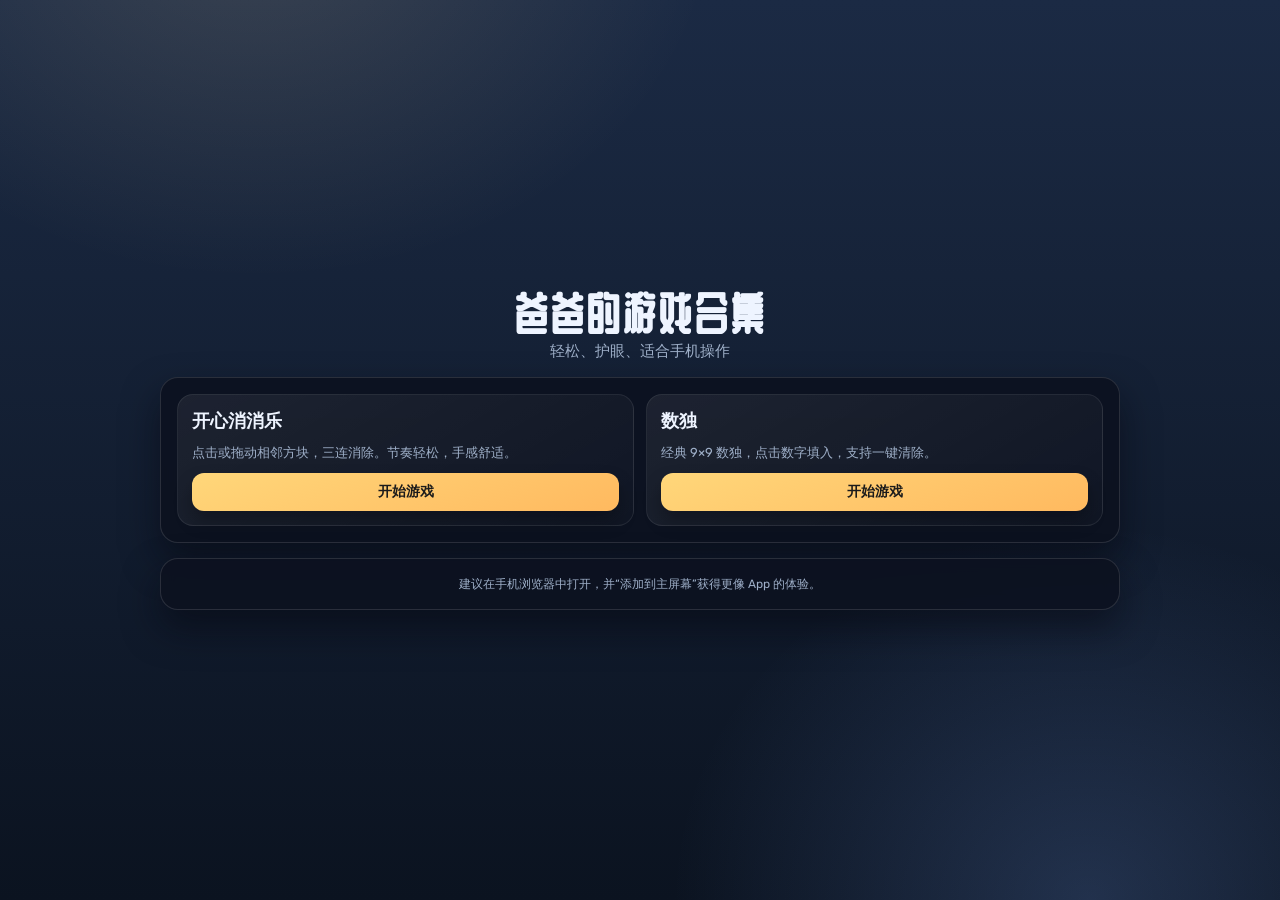
==== commit 2f8c8cc4: "Add game hub and sudoku" ====
--- a/index.html
+++ b/index.html
@@ -3,8 +3,10 @@
 <head>
   <meta charset="UTF-8" />
   <meta name="viewport" content="width=device-width, initial-scale=1.0, user-scalable=no" />
-  <title>爸爸的开心消消乐</title>
+  <title>爸爸的游戏合集</title>
   <style>
+    @import url('https://fonts.googleapis.com/css2?family=ZCOOL+QingKe+HuangYou&family=Rubik:wght@400;600;800&display=swap');
+
     :root {
       --bg-1: #0b1320;
       --bg-2: #1b2a44;
@@ -13,18 +15,15 @@
       --text: #eef4ff;
       --muted: #9fb0c9;
       --accent: #ffd77a;
-      --tile: min(12.5vw, 64px);
-      --gap: 7px;
-      --radius: 14px;
       --shadow: 0 18px 36px rgba(5, 8, 16, 0.55);
-      --board-grad: linear-gradient(145deg, rgba(255,255,255,0.05), rgba(255,255,255,0));
+      --radius: 18px;
     }
 
     * { box-sizing: border-box; }
 
     body {
       margin: 0;
-      font-family: "Noto Sans SC", "PingFang SC", "Microsoft YaHei", system-ui, sans-serif;
+      font-family: "Rubik", "Noto Sans SC", "PingFang SC", "Microsoft YaHei", system-ui, sans-serif;
       color: var(--text);
       min-height: 100vh;
       background:
@@ -43,118 +42,60 @@
     }
 
     .header {
+      text-align: center;
       display: grid;
       gap: 8px;
-      text-align: center;
     }
 
     h1 {
       margin: 0;
-      font-size: clamp(20px, 3.8vw, 30px);
-      letter-spacing: 1px;
+      font-family: "ZCOOL QingKe HuangYou", "Rubik", sans-serif;
+      font-size: clamp(26px, 5.4vw, 44px);
+      letter-spacing: 2px;
     }
 
     .subtitle {
       color: var(--muted);
-      font-size: clamp(12px, 2.6vw, 14px);
+      font-size: clamp(12px, 2.6vw, 15px);
     }
 
     .panel {
       background: var(--panel);
       border: 1px solid var(--panel-line);
-      border-radius: 18px;
+      border-radius: var(--radius);
       box-shadow: var(--shadow);
-      padding: 14px;
+      padding: 16px;
       backdrop-filter: blur(8px);
     }
 
-    .stats {
+    .grid {
       display: grid;
-      grid-template-columns: repeat(3, 1fr);
-      gap: 8px;
-      text-align: center;
-    }
-
-    .stat {
-      border: 1px solid rgba(255,255,255,0.08);
-      border-radius: 12px;
-      padding: 10px 6px;
-      background: rgba(255,255,255,0.04);
-    }
-
-    .stat h3 {
-      margin: 0;
-      font-size: 12px;
-      color: var(--muted);
-      font-weight: 500;
-    }
-
-    .stat p {
-      margin: 4px 0 0;
-      font-size: clamp(18px, 4vw, 24px);
-      font-weight: 700;
-    }
-
-    .board-wrap {
-      display: grid;
+      grid-template-columns: repeat(auto-fit, minmax(220px, 1fr));
       gap: 12px;
     }
 
-    .board {
-      width: calc(8 * var(--tile) + 7 * var(--gap) + 20px);
-      max-width: 100%;
-      margin: 0 auto;
-      padding: 10px;
-      border-radius: 18px;
-      background: var(--board-grad);
+    .card {
+      border-radius: 16px;
       border: 1px solid rgba(255,255,255,0.08);
+      padding: 14px;
       display: grid;
-      grid-template-columns: repeat(8, var(--tile));
-      gap: var(--gap);
-      justify-content: center;
-      touch-action: none;
+      gap: 10px;
+      background: linear-gradient(150deg, rgba(255,255,255,0.07), rgba(255,255,255,0.02));
     }
 
-    .tile {
-      width: var(--tile);
-      height: var(--tile);
-      border-radius: var(--radius);
-      display: grid;
-      place-items: center;
-      font-size: clamp(18px, 4.3vw, 22px);
-      font-weight: 700;
-      color: rgba(255, 255, 255, 0.9);
-      box-shadow: inset 0 2px 6px rgba(255,255,255,0.18), 0 6px 12px rgba(0,0,0,0.25);
-      transition: transform 0.16s ease, filter 0.16s ease;
-      user-select: none;
-      -webkit-tap-highlight-color: transparent;
+    .card h2 {
+      margin: 0;
+      font-size: 18px;
     }
 
-    .tile.selected {
-      transform: scale(1.08);
-      filter: brightness(1.15);
-      outline: 2px solid rgba(255, 255, 255, 0.6);
-      outline-offset: -2px;
+    .card p {
+      margin: 0;
+      color: var(--muted);
+      font-size: 13px;
+      line-height: 1.5;
     }
 
-    .tile.match {
-      animation: pop 0.24s ease;
-    }
-
-    @keyframes pop {
-      0% { transform: scale(1); }
-      40% { transform: scale(1.15); }
-      100% { transform: scale(0.9); opacity: 0.6; }
-    }
-
-    .controls {
-      display: grid;
-      grid-template-columns: repeat(3, 1fr);
-      gap: 8px;
-    }
-
-    button {
-      width: 100%;
+    .play {
       border: none;
       border-radius: 12px;
       padding: 10px 12px;
@@ -166,417 +107,37 @@
       box-shadow: 0 10px 18px rgba(0, 0, 0, 0.28);
     }
 
-    button.secondary {
-      background: linear-gradient(160deg, #4a638f, #2f3e5f);
-      color: #e7eeff;
-    }
-
-    button.ghost {
-      background: rgba(255,255,255,0.08);
-      color: #dce6ff;
-      border: 1px solid rgba(255,255,255,0.12);
-    }
-
-    .message {
+    .footer {
       text-align: center;
-      color: var(--accent);
-      font-weight: 700;
-      min-height: 24px;
-    }
-
-    .tips {
       color: var(--muted);
       font-size: 12px;
       line-height: 1.5;
-      text-align: center;
-    }
-
-    @media (max-width: 720px) {
-      :root { --gap: 6px; --tile: min(13.5vw, 66px); }
-      .controls { grid-template-columns: 1fr; }
-      .stats { grid-template-columns: repeat(2, 1fr); }
-      .stat:last-child { grid-column: span 2; }
     }
   </style>
 </head>
 <body>
   <div class="app">
     <div class="header">
-      <h1>爸爸的开心消消乐</h1>
-      <div class="subtitle">轻松消除，快乐每一天</div>
+      <h1>爸爸的游戏合集</h1>
+      <div class="subtitle">轻松、护眼、适合手机操作</div>
     </div>
 
-    <div class="panel">
-      <div class="stats">
-        <div class="stat">
-          <h3>得分</h3>
-          <p id="score">0</p>
-        </div>
-        <div class="stat">
-          <h3>剩余步数</h3>
-          <p id="moves">20</p>
-        </div>
-        <div class="stat">
-          <h3>目标分数</h3>
-          <p id="target">1200</p>
-        </div>
+    <div class="panel grid">
+      <div class="card">
+        <h2>开心消消乐</h2>
+        <p>点击或拖动相邻方块，三连消除。节奏轻松，手感舒适。</p>
+        <button class="play" onclick="location.href='./match3/'">开始游戏</button>
+      </div>
+      <div class="card">
+        <h2>数独</h2>
+        <p>经典 9×9 数独，点击数字填入，支持一键清除。</p>
+        <button class="play" onclick="location.href='./sudoku/'">开始游戏</button>
       </div>
     </div>
 
-    <div class="panel board-wrap">
-      <div id="message" class="message"></div>
-      <div id="board" class="board" aria-label="开心消消乐棋盘"></div>
-    </div>
-
-    <div class="panel">
-      <div class="controls">
-        <button id="restart">重新开始</button>
-        <button id="shuffle" class="secondary">洗牌</button>
-        <button id="help" class="ghost">玩法说明</button>
-      </div>
-    </div>
-
-    <div class="tips" id="tips">
-      点击或拖动两个相邻的方块进行交换，连成三个或更多同色即可消除。
+    <div class="panel footer">
+      建议在手机浏览器中打开，并“添加到主屏幕”获得更像 App 的体验。
     </div>
   </div>
-
-  <script>
-    const rows = 8;
-    const cols = 8;
-    const colors = [
-      { name: "sun", label: "★", bg: "linear-gradient(145deg, #ffd56a, #ffb85c)" },
-      { name: "sky", label: "◆", bg: "linear-gradient(145deg, #7fd2ff, #5aa9ff)" },
-      { name: "rose", label: "❤", bg: "linear-gradient(145deg, #ff8eb3, #ff6a88)" },
-      { name: "mint", label: "●", bg: "linear-gradient(145deg, #8ff0b5, #4bdc92)" },
-      { name: "grape", label: "▲", bg: "linear-gradient(145deg, #c3a5ff, #8b6bff)" },
-      { name: "amber", label: "✦", bg: "linear-gradient(145deg, #ffc37b, #ff8f4f)" }
-    ];
-
-    const boardEl = document.getElementById("board");
-    const scoreEl = document.getElementById("score");
-    const movesEl = document.getElementById("moves");
-    const targetEl = document.getElementById("target");
-    const messageEl = document.getElementById("message");
-    const tipsEl = document.getElementById("tips");
-
-    let board = [];
-    let selected = null;
-    let score = 0;
-    let moves = 20;
-    let target = 1200;
-    let busy = false;
-    let pointerId = null;
-    let dragStart = null;
-    let swapTriggered = false;
-
-    function randColor() {
-      return Math.floor(Math.random() * colors.length);
-    }
-
-    function createEmptyBoard() {
-      return Array.from({ length: rows }, () => Array(cols).fill(null));
-    }
-
-    function hasMatchAt(r, c, color) {
-      let count = 1;
-      let i = c - 1;
-      while (i >= 0 && board[r][i] === color) { count++; i--; }
-      i = c + 1;
-      while (i < cols && board[r][i] === color) { count++; i++; }
-      if (count >= 3) return true;
-
-      count = 1;
-      let j = r - 1;
-      while (j >= 0 && board[j][c] === color) { count++; j--; }
-      j = r + 1;
-      while (j < rows && board[j][c] === color) { count++; j++; }
-      return count >= 3;
-    }
-
-    function fillBoard() {
-      board = createEmptyBoard();
-      for (let r = 0; r < rows; r++) {
-        for (let c = 0; c < cols; c++) {
-          let color;
-          do {
-            color = randColor();
-          } while (hasMatchAt(r, c, color));
-          board[r][c] = color;
-        }
-      }
-    }
-
-    function renderBoard() {
-      boardEl.innerHTML = "";
-      for (let r = 0; r < rows; r++) {
-        for (let c = 0; c < cols; c++) {
-          const tile = document.createElement("div");
-          tile.className = "tile";
-          tile.dataset.row = r;
-          tile.dataset.col = c;
-          const color = colors[board[r][c]];
-          tile.style.background = color.bg;
-          tile.textContent = color.label;
-          boardEl.appendChild(tile);
-        }
-      }
-    }
-
-    function updateStats() {
-      scoreEl.textContent = score;
-      movesEl.textContent = moves;
-      targetEl.textContent = target;
-    }
-
-    function setMessage(text) {
-      messageEl.textContent = text || "";
-    }
-
-    function clearSelection() {
-      if (!selected) return;
-      const tile = getTileEl(selected.r, selected.c);
-      if (tile) tile.classList.remove("selected");
-      selected = null;
-    }
-
-    function getTileEl(r, c) {
-      return boardEl.querySelector(`[data-row="${r}"][data-col="${c}"]`);
-    }
-
-    function isAdjacent(a, b) {
-      return Math.abs(a.r - b.r) + Math.abs(a.c - b.c) === 1;
-    }
-
-    function swap(a, b) {
-      const temp = board[a.r][a.c];
-      board[a.r][a.c] = board[b.r][b.c];
-      board[b.r][b.c] = temp;
-    }
-
-    function findMatches() {
-      const matches = Array.from({ length: rows }, () => Array(cols).fill(false));
-      let found = false;
-
-      for (let r = 0; r < rows; r++) {
-        let streak = 1;
-        for (let c = 1; c <= cols; c++) {
-          if (c < cols && board[r][c] === board[r][c - 1]) {
-            streak++;
-          } else {
-            if (streak >= 3) {
-              found = true;
-              for (let k = 0; k < streak; k++) {
-                matches[r][c - 1 - k] = true;
-              }
-            }
-            streak = 1;
-          }
-        }
-      }
-
-      for (let c = 0; c < cols; c++) {
-        let streak = 1;
-        for (let r = 1; r <= rows; r++) {
-          if (r < rows && board[r][c] === board[r - 1][c]) {
-            streak++;
-          } else {
-            if (streak >= 3) {
-              found = true;
-              for (let k = 0; k < streak; k++) {
-                matches[r - 1 - k][c] = true;
-              }
-            }
-            streak = 1;
-          }
-        }
-      }
-
-      return { matches, found };
-    }
-
-    function applyMatches(matches) {
-      let cleared = 0;
-      for (let r = 0; r < rows; r++) {
-        for (let c = 0; c < cols; c++) {
-          if (matches[r][c]) {
-            cleared++;
-            board[r][c] = null;
-            const tile = getTileEl(r, c);
-            if (tile) tile.classList.add("match");
-          }
-        }
-      }
-      return cleared;
-    }
-
-    function dropTiles() {
-      for (let c = 0; c < cols; c++) {
-        let pointer = rows - 1;
-        for (let r = rows - 1; r >= 0; r--) {
-          if (board[r][c] !== null) {
-            board[pointer][c] = board[r][c];
-            if (pointer !== r) board[r][c] = null;
-            pointer--;
-          }
-        }
-        for (let r = pointer; r >= 0; r--) {
-          board[r][c] = randColor();
-        }
-      }
-    }
-
-    function delay(ms) {
-      return new Promise(resolve => setTimeout(resolve, ms));
-    }
-
-    async function resolveBoard() {
-      let chain = 0;
-      while (true) {
-        const { matches, found } = findMatches();
-        if (!found) break;
-        chain++;
-        const cleared = applyMatches(matches);
-        score += cleared * 20 * chain;
-        updateStats();
-        await delay(180);
-        dropTiles();
-        renderBoard();
-        await delay(120);
-      }
-    }
-
-    async function trySwap(a, b) {
-      if (busy) return;
-      if (!isAdjacent(a, b)) return;
-      busy = true;
-      swap(a, b);
-      renderBoard();
-      await delay(120);
-      const { found } = findMatches();
-      if (!found) {
-        swap(a, b);
-        renderBoard();
-        await delay(120);
-        busy = false;
-        return;
-      }
-      moves--;
-      updateStats();
-      await resolveBoard();
-      checkGame();
-      busy = false;
-    }
-
-    function checkGame() {
-      if (score >= target) {
-        setMessage("太棒了！目标完成！");
-      } else if (moves <= 0) {
-        setMessage("本局结束，再来一次吧！");
-      } else {
-        setMessage("");
-      }
-    }
-
-    function resetGame() {
-      score = 0;
-      moves = 20;
-      target = 1200;
-      updateStats();
-      setMessage("");
-      fillBoard();
-      renderBoard();
-    }
-
-    function shuffleBoard() {
-      if (busy) return;
-      let attempts = 0;
-      do {
-        for (let r = 0; r < rows; r++) {
-          for (let c = 0; c < cols; c++) {
-            board[r][c] = randColor();
-          }
-        }
-        attempts++;
-      } while (attempts < 10 && findMatches().found);
-      renderBoard();
-      setMessage("已洗牌");
-    }
-
-    function tileFromPoint(x, y) {
-      const el = document.elementFromPoint(x, y);
-      const tile = el ? el.closest(".tile") : null;
-      if (!tile) return null;
-      return { r: Number(tile.dataset.row), c: Number(tile.dataset.col), el: tile };
-    }
-
-    async function handleTapSwap(target) {
-      if (!selected) {
-        selected = { r: target.r, c: target.c };
-        target.el.classList.add("selected");
-        return;
-      }
-      if (selected.r === target.r && selected.c === target.c) {
-        clearSelection();
-        return;
-      }
-      const prev = selected;
-      clearSelection();
-      await trySwap(prev, { r: target.r, c: target.c });
-    }
-
-    boardEl.addEventListener("pointerdown", (event) => {
-      if (busy || moves <= 0) return;
-      const target = tileFromPoint(event.clientX, event.clientY);
-      if (!target) return;
-      pointerId = event.pointerId;
-      dragStart = { x: event.clientX, y: event.clientY };
-      swapTriggered = false;
-      boardEl.setPointerCapture(pointerId);
-      handleTapSwap(target);
-    });
-
-    boardEl.addEventListener("pointermove", async (event) => {
-      if (busy || moves <= 0 || pointerId !== event.pointerId || !selected) return;
-      const dx = event.clientX - dragStart.x;
-      const dy = event.clientY - dragStart.y;
-      const dist = Math.hypot(dx, dy);
-      if (dist < 8 || swapTriggered) return;
-      const target = tileFromPoint(event.clientX, event.clientY);
-      if (!target) return;
-      if (!isAdjacent(selected, target)) return;
-      swapTriggered = true;
-      const prev = selected;
-      clearSelection();
-      await trySwap(prev, { r: target.r, c: target.c });
-    });
-
-    boardEl.addEventListener("pointerup", (event) => {
-      if (pointerId === event.pointerId) {
-        pointerId = null;
-        dragStart = null;
-      }
-    });
-
-    boardEl.addEventListener("pointercancel", () => {
-      pointerId = null;
-      dragStart = null;
-      clearSelection();
-    });
-
-    document.getElementById("restart").addEventListener("click", () => {
-      resetGame();
-    });
-
-    document.getElementById("shuffle").addEventListener("click", () => {
-      shuffleBoard();
-    });
-
-    document.getElementById("help").addEventListener("click", () => {
-      tipsEl.textContent = "玩法：点击或拖动相邻方块交换，三连即可消除。每次交换消耗一步，连锁消除会有额外加分。";
-    });
-
-    resetGame();
-  </script>
 </body>
 </html>
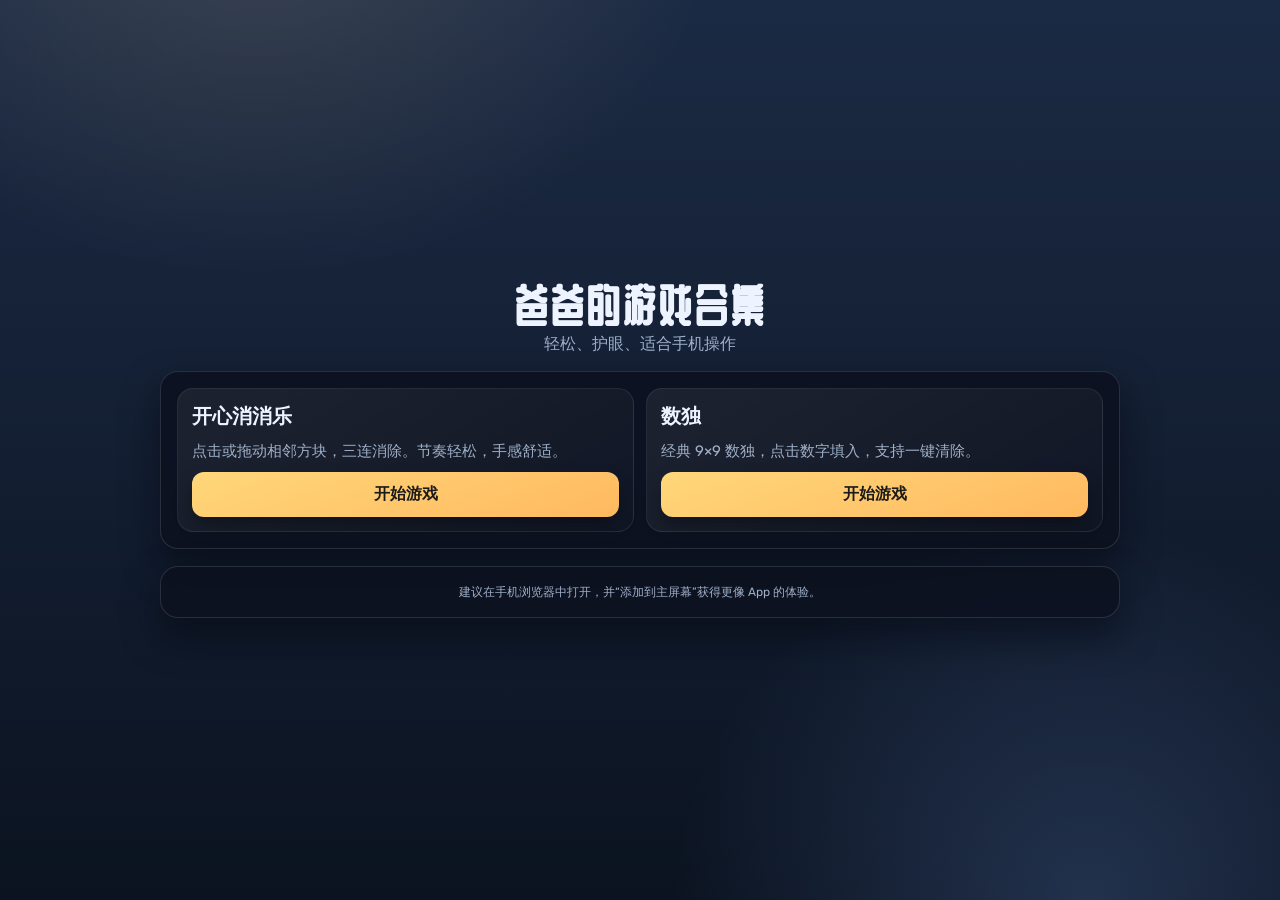
==== commit 6c070ce6: "Improve senior-friendly UI and pacing" ====
--- a/index.html
+++ b/index.html
@@ -56,7 +56,7 @@
 
     .subtitle {
       color: var(--muted);
-      font-size: clamp(12px, 2.6vw, 15px);
+      font-size: clamp(14px, 3.2vw, 16px);
     }
 
     .panel {
@@ -85,21 +85,21 @@
 
     .card h2 {
       margin: 0;
-      font-size: 18px;
+      font-size: 20px;
     }
 
     .card p {
       margin: 0;
       color: var(--muted);
-      font-size: 13px;
+      font-size: 15px;
       line-height: 1.5;
     }
 
     .play {
       border: none;
       border-radius: 12px;
-      padding: 10px 12px;
-      font-size: 14px;
+      padding: 12px 14px;
+      font-size: 16px;
       font-weight: 700;
       cursor: pointer;
       background: linear-gradient(160deg, #ffd77a, #ffb95f);
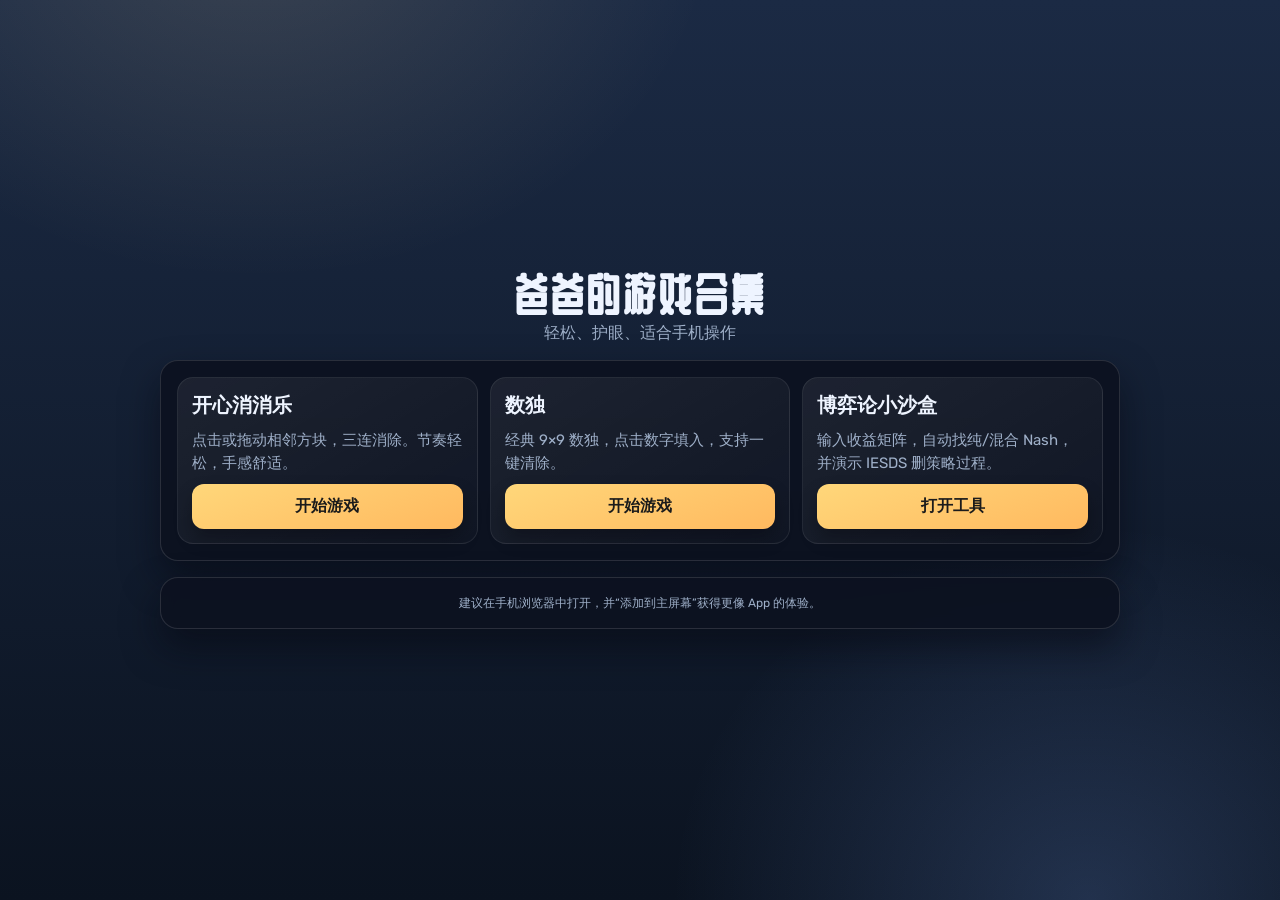
==== commit b6a4b532: "Add Game Theory Playground with Nash solver and IESDS demo" ====
--- a/index.html
+++ b/index.html
@@ -133,6 +133,11 @@
         <p>经典 9×9 数独，点击数字填入，支持一键清除。</p>
         <button class="play" onclick="location.href='./sudoku/'">开始游戏</button>
       </div>
+      <div class="card">
+        <h2>博弈论小沙盒</h2>
+        <p>输入收益矩阵，自动找纯/混合 Nash，并演示 IESDS 删策略过程。</p>
+        <button class="play" onclick="location.href='./game-theory-playground/'">打开工具</button>
+      </div>
     </div>
 
     <div class="panel footer">
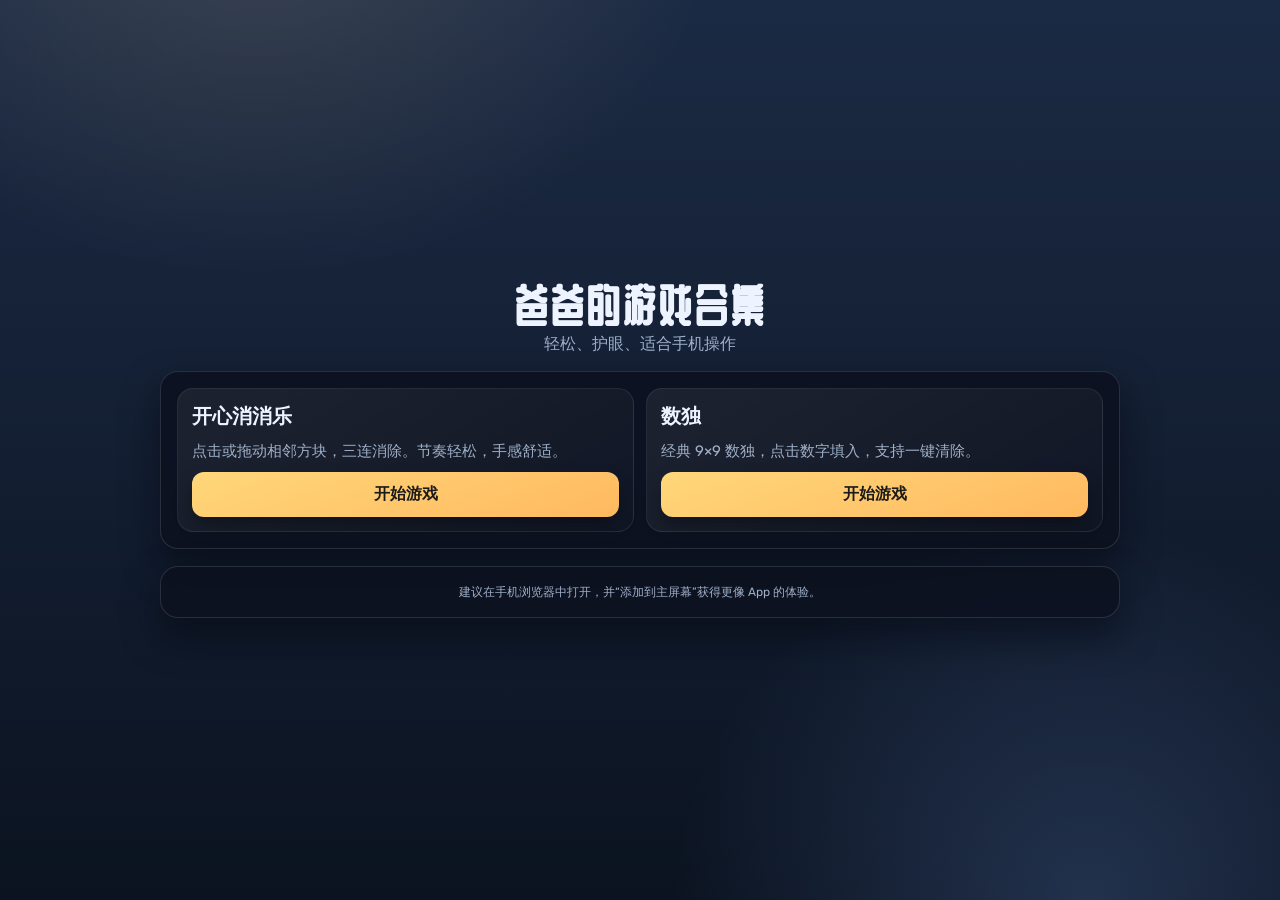
==== commit 96e85578: "Revert "Add Game Theory Playground with Nash solver and IESDS demo" This reverts commit b6a4b532dc9f" ====
--- a/index.html
+++ b/index.html
@@ -133,11 +133,6 @@
         <p>经典 9×9 数独，点击数字填入，支持一键清除。</p>
         <button class="play" onclick="location.href='./sudoku/'">开始游戏</button>
       </div>
-      <div class="card">
-        <h2>博弈论小沙盒</h2>
-        <p>输入收益矩阵，自动找纯/混合 Nash，并演示 IESDS 删策略过程。</p>
-        <button class="play" onclick="location.href='./game-theory-playground/'">打开工具</button>
-      </div>
     </div>
 
     <div class="panel footer">
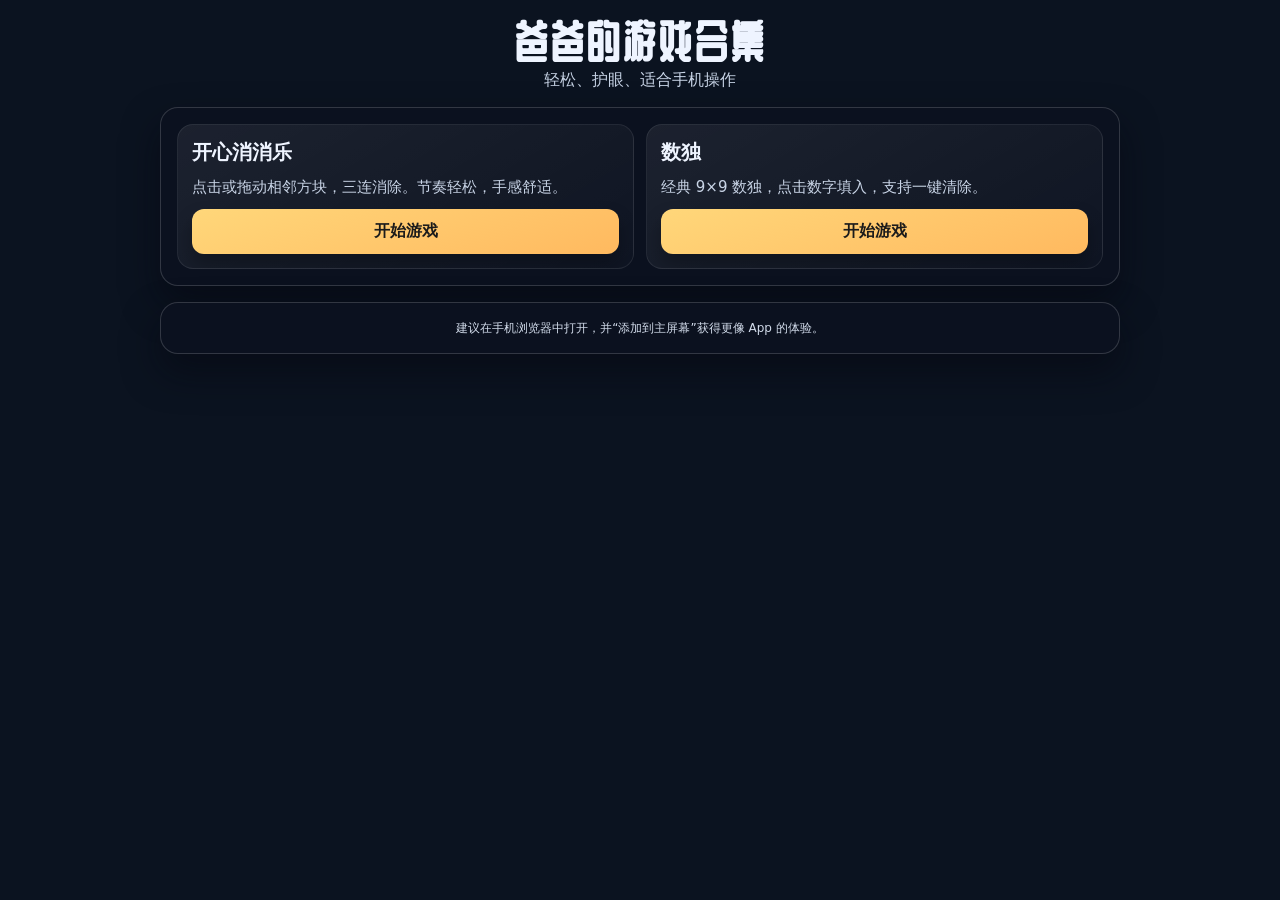
==== commit e943bdc1: "Fix page transition loader flash" ====
--- a/index.html
+++ b/index.html
@@ -4,118 +4,107 @@
   <meta charset="UTF-8" />
   <meta name="viewport" content="width=device-width, initial-scale=1.0, user-scalable=no" />
   <title>爸爸的游戏合集</title>
+  <script>document.documentElement.classList.add('has-loader');</script>
   <style>
-    @import url('https://fonts.googleapis.com/css2?family=ZCOOL+QingKe+HuangYou&family=Rubik:wght@400;600;800&display=swap');
-
     :root {
-      --bg-1: #0b1320;
-      --bg-2: #1b2a44;
-      --panel: rgba(12, 18, 32, 0.92);
-      --panel-line: rgba(255, 255, 255, 0.12);
-      --text: #eef4ff;
-      --muted: #9fb0c9;
-      --accent: #ffd77a;
-      --shadow: 0 18px 36px rgba(5, 8, 16, 0.55);
-      --radius: 18px;
+      --loader-bg-1: #0b1320;
+      --loader-bg-2: #1b2a44;
+      --loader-text: #eef4ff;
+      --loader-accent: #ffd77a;
     }
 
-    * { box-sizing: border-box; }
+    .has-loader,
+    .has-loader body {
+      min-height: 100%;
+      background: var(--loader-bg-1);
+    }
 
-    body {
+    .has-loader body {
       margin: 0;
-      font-family: "Rubik", "Noto Sans SC", "PingFang SC", "Microsoft YaHei", system-ui, sans-serif;
-      color: var(--text);
-      min-height: 100vh;
+      color: var(--loader-text);
+      font-family: "Noto Sans SC", "PingFang SC", "Microsoft YaHei", system-ui, sans-serif;
+    }
+
+    .has-loader body.is-loading {
+      overflow: hidden;
+    }
+
+    .has-loader body.is-loading .app {
+      visibility: hidden;
+    }
+
+    .has-loader body.is-ready .app {
+      visibility: visible;
+    }
+
+    .has-loader .page-loader {
+      position: fixed;
+      inset: 0;
+      z-index: 9999;
+      display: none;
+      align-items: center;
+      justify-content: center;
+      padding: 24px;
+      color: var(--loader-text);
       background:
         radial-gradient(60vmax 48vmax at 20% -10%, rgba(255, 225, 165, 0.14), transparent 60%),
         radial-gradient(50vmax 45vmax at 85% 100%, rgba(125, 170, 255, 0.2), transparent 65%),
-        linear-gradient(180deg, var(--bg-2), var(--bg-1));
-      display: grid;
-      place-items: center;
-      padding: 18px;
+        linear-gradient(180deg, var(--loader-bg-2), var(--loader-bg-1));
     }
 
-    .app {
-      width: min(960px, 100%);
-      display: grid;
-      gap: 16px;
+    .has-loader body.is-loading .page-loader {
+      display: flex;
     }
 
-    .header {
-      text-align: center;
-      display: grid;
-      gap: 8px;
+    .has-loader body.is-ready .page-loader {
+      display: none;
     }
 
-    h1 {
-      margin: 0;
-      font-family: "ZCOOL QingKe HuangYou", "Rubik", sans-serif;
-      font-size: clamp(26px, 5.4vw, 44px);
-      letter-spacing: 2px;
+    .page-loader__panel {
+      display: grid;
+      justify-items: center;
+      gap: 12px;
+      padding: 18px 22px;
+      border-radius: 18px;
+      border: 1px solid rgba(255,255,255,0.12);
+      background: rgba(9, 14, 27, 0.72);
+      box-shadow: 0 18px 36px rgba(5, 8, 16, 0.45);
     }
 
-    .subtitle {
-      color: var(--muted);
-      font-size: clamp(14px, 3.2vw, 16px);
+    .page-loader__dot {
+      width: 16px;
+      height: 16px;
+      border-radius: 999px;
+      background: radial-gradient(circle at 35% 35%, #fff6cb 0 30%, var(--loader-accent) 30% 62%, rgba(255,215,122,0.28) 62% 100%);
+      box-shadow: 0 0 22px rgba(255, 215, 122, 0.42);
+      animation: loaderPulse 0.95s ease-in-out infinite alternate;
     }
 
-    .panel {
-      background: var(--panel);
-      border: 1px solid var(--panel-line);
-      border-radius: var(--radius);
-      box-shadow: var(--shadow);
-      padding: 16px;
-      backdrop-filter: blur(8px);
+    .page-loader__text {
+      font-size: 14px;
+      letter-spacing: 0.04em;
     }
 
-    .grid {
-      display: grid;
-      grid-template-columns: repeat(auto-fit, minmax(220px, 1fr));
-      gap: 12px;
+    @keyframes loaderPulse {
+      from { transform: scale(0.88); opacity: 0.72; }
+      to { transform: scale(1.08); opacity: 1; }
     }
 
-    .card {
-      border-radius: 16px;
-      border: 1px solid rgba(255,255,255,0.08);
-      padding: 14px;
-      display: grid;
-      gap: 10px;
-      background: linear-gradient(150deg, rgba(255,255,255,0.07), rgba(255,255,255,0.02));
-    }
-
-    .card h2 {
-      margin: 0;
-      font-size: 20px;
-    }
-
-    .card p {
-      margin: 0;
-      color: var(--muted);
-      font-size: 15px;
-      line-height: 1.5;
-    }
-
-    .play {
-      border: none;
-      border-radius: 12px;
-      padding: 12px 14px;
-      font-size: 16px;
-      font-weight: 700;
-      cursor: pointer;
-      background: linear-gradient(160deg, #ffd77a, #ffb95f);
-      color: #1b1b1b;
-      box-shadow: 0 10px 18px rgba(0, 0, 0, 0.28);
-    }
-
-    .footer {
-      text-align: center;
-      color: var(--muted);
-      font-size: 12px;
-      line-height: 1.5;
+    @media (prefers-reduced-motion: reduce) {
+      .page-loader__dot {
+        animation: none;
+      }
     }
   </style>
+  <link rel="stylesheet" href="assets/css/home.min.css?v=20260430-loader1" data-page-style />
 </head>
-<body>
+<body class="is-loading">
+  <div class="page-loader" aria-hidden="true">
+    <div class="page-loader__panel">
+      <div class="page-loader__dot"></div>
+      <div class="page-loader__text">正在准备游戏…</div>
+    </div>
+  </div>
   <div class="app">
     <div class="header">
       <h1>爸爸的游戏合集</h1>
@@ -123,15 +112,15 @@
     </div>
 
     <div class="panel grid">
-      <div class="card">
+      <div class="card game-card" data-href="./match3/" tabindex="0" role="link" aria-label="打开开心消消乐">
         <h2>开心消消乐</h2>
         <p>点击或拖动相邻方块，三连消除。节奏轻松，手感舒适。</p>
-        <button class="play" onclick="location.href='./match3/'">开始游戏</button>
+        <button class="play" type="button" data-href="./match3/">开始游戏</button>
       </div>
-      <div class="card">
+      <div class="card game-card" data-href="./sudoku/" tabindex="0" role="link" aria-label="打开数独">
         <h2>数独</h2>
         <p>经典 9×9 数独，点击数字填入，支持一键清除。</p>
-        <button class="play" onclick="location.href='./sudoku/'">开始游戏</button>
+        <button class="play" type="button" data-href="./sudoku/">开始游戏</button>
       </div>
     </div>
 
@@ -139,5 +128,7 @@
       建议在手机浏览器中打开，并“添加到主屏幕”获得更像 App 的体验。
     </div>
   </div>
+  <script src="assets/js/page-transition.min.js?v=20260430-loader1"></script>
+  <script src="assets/js/home.min.js?v=20260430-loader1"></script>
 </body>
 </html>
--- a/assets/css/home.min.css
+++ b/assets/css/home.min.css
@@ -0,0 +1 @@
+@import url('https://fonts.googleapis.com/css2?family=ZCOOL+QingKe+HuangYou&family=Rubik:wght@400;600;800&display=swap');:root{--bg-1:#0b1320;--bg-2:#1b2a44;--panel:rgba(12,18,32,0.92);--panel-line:rgba(255,255,255,0.16);--text:#eef4ff;--muted:#c8d4e6;--accent:#ffd77a;--shadow:0 18px 36px rgba(5,8,16,0.55);--radius:18px}*{box-sizing:border-box}body{margin:0;font-family:"Rubik","Noto Sans SC","PingFang SC","Microsoft YaHei",system-ui,sans-serif;color:var(--text);min-height:100vh;background:radial-gradient(60vmax 48vmax at 20% -10%,rgba(255,225,165,0.14),transparent 60%),radial-gradient(50vmax 45vmax at 85% 100%,rgba(125,170,255,0.2),transparent 65%),linear-gradient(180deg,var(--bg-2),var(--bg-1));display:grid;place-items:center;padding:18px}body,.app>*,.page-loader,.card,.play{transition:opacity 0.28s ease,transform 0.28s ease,box-shadow 0.28s ease,border-color 0.28s ease,filter 0.28s ease,background 0.28s ease}.has-loader body.is-loading .app>*{opacity:0.01;transform:translateY(8px)}.has-loader body.is-loading .app{visibility:hidden}.has-loader body.is-ready .app{visibility:visible}body.is-ready .app>*{opacity:1;transform:translateY(0)}.app{width:min(960px,100%);display:grid;gap:16px}.header{text-align:center;display:grid;gap:8px}h1{margin:0;font-family:"ZCOOL QingKe HuangYou","Rubik",sans-serif;font-size:clamp(26px,5.4vw,44px);letter-spacing:2px}.subtitle{color:var(--muted);font-size:clamp(14px,3.2vw,16px)}.panel{background:var(--panel);border:1px solid var(--panel-line);border-radius:var(--radius);box-shadow:var(--shadow);padding:16px;backdrop-filter:blur(8px)}.grid{display:grid;grid-template-columns:repeat(auto-fit,minmax(220px,1fr));gap:12px}.card{border-radius:16px;border:1px solid rgba(255,255,255,0.08);padding:14px;display:grid;gap:10px;background:linear-gradient(150deg,rgba(255,255,255,0.07),rgba(255,255,255,0.02))}.game-card{cursor:pointer;position:relative;overflow:hidden}.game-card::after{content:"";position:absolute;inset:0;background:linear-gradient(130deg,rgba(255,255,255,0.08),transparent 55%);opacity:0;pointer-events:none;transition:opacity 0.28s ease}.game-card:hover,.game-card:focus-visible{transform:translateY(-4px);box-shadow:0 22px 40px rgba(5,8,16,0.62);border-color:rgba(255,215,122,0.24)}.game-card:hover::after,.game-card:focus-visible::after{opacity:1}.card h2{margin:0;font-size:20px}.card p{margin:0;color:var(--muted);font-size:15px;line-height:1.5}.play{border:none;border-radius:12px;padding:12px 14px;font-size:16px;font-weight:700;cursor:pointer;background:linear-gradient(160deg,#ffd77a,#ffb95f);color:#1b1b1b;box-shadow:0 10px 18px rgba(0,0,0,0.28)}.play:hover,.play:focus-visible{transform:translateY(-2px);box-shadow:0 16px 24px rgba(0,0,0,0.34);filter:brightness(1.04);outline:none}.game-card:hover .play,.game-card:focus-visible .play{transform:translateY(-1px);box-shadow:0 14px 22px rgba(0,0,0,0.32)}.page-loader{position:fixed;inset:0;display:none;align-items:center;justify-content:center;background:linear-gradient(180deg,rgba(11,19,32,0.82),rgba(27,42,68,0.68));backdrop-filter:blur(6px);z-index:20;opacity:0;pointer-events:none}.has-loader body.is-loading .page-loader{display:flex;opacity:1;pointer-events:auto}body.is-ready .page-loader{opacity:0;pointer-events:none}.page-loader__panel{display:grid;justify-items:center;gap:12px;padding:18px 22px;border-radius:18px;border:1px solid rgba(255,255,255,0.12);background:rgba(9,14,27,0.72);box-shadow:0 18px 36px rgba(5,8,16,0.45)}.page-loader__dot{width:16px;height:16px;border-radius:999px;background:radial-gradient(circle at 35% 35%,#fff6cb 0 30%,#ffd77a 30% 62%,rgba(255,215,122,0.28) 62% 100%);animation:loaderPulse 0.95s ease-in-out infinite alternate;box-shadow:0 0 22px rgba(255,215,122,0.42)}.page-loader__text{font-size:14px;color:rgba(238,244,255,0.9);letter-spacing:0.04em}@keyframes loaderPulse{from{transform:scale(0.88);opacity:0.72}to{transform:scale(1.08);opacity:1}}.footer{text-align:center;color:#d2dceb;font-size:12px;line-height:1.5}@media (prefers-reduced-motion:reduce){body,.app>*,.page-loader,.card,.play,.game-card::after{transition:none}.page-loader__dot{animation:none}}
